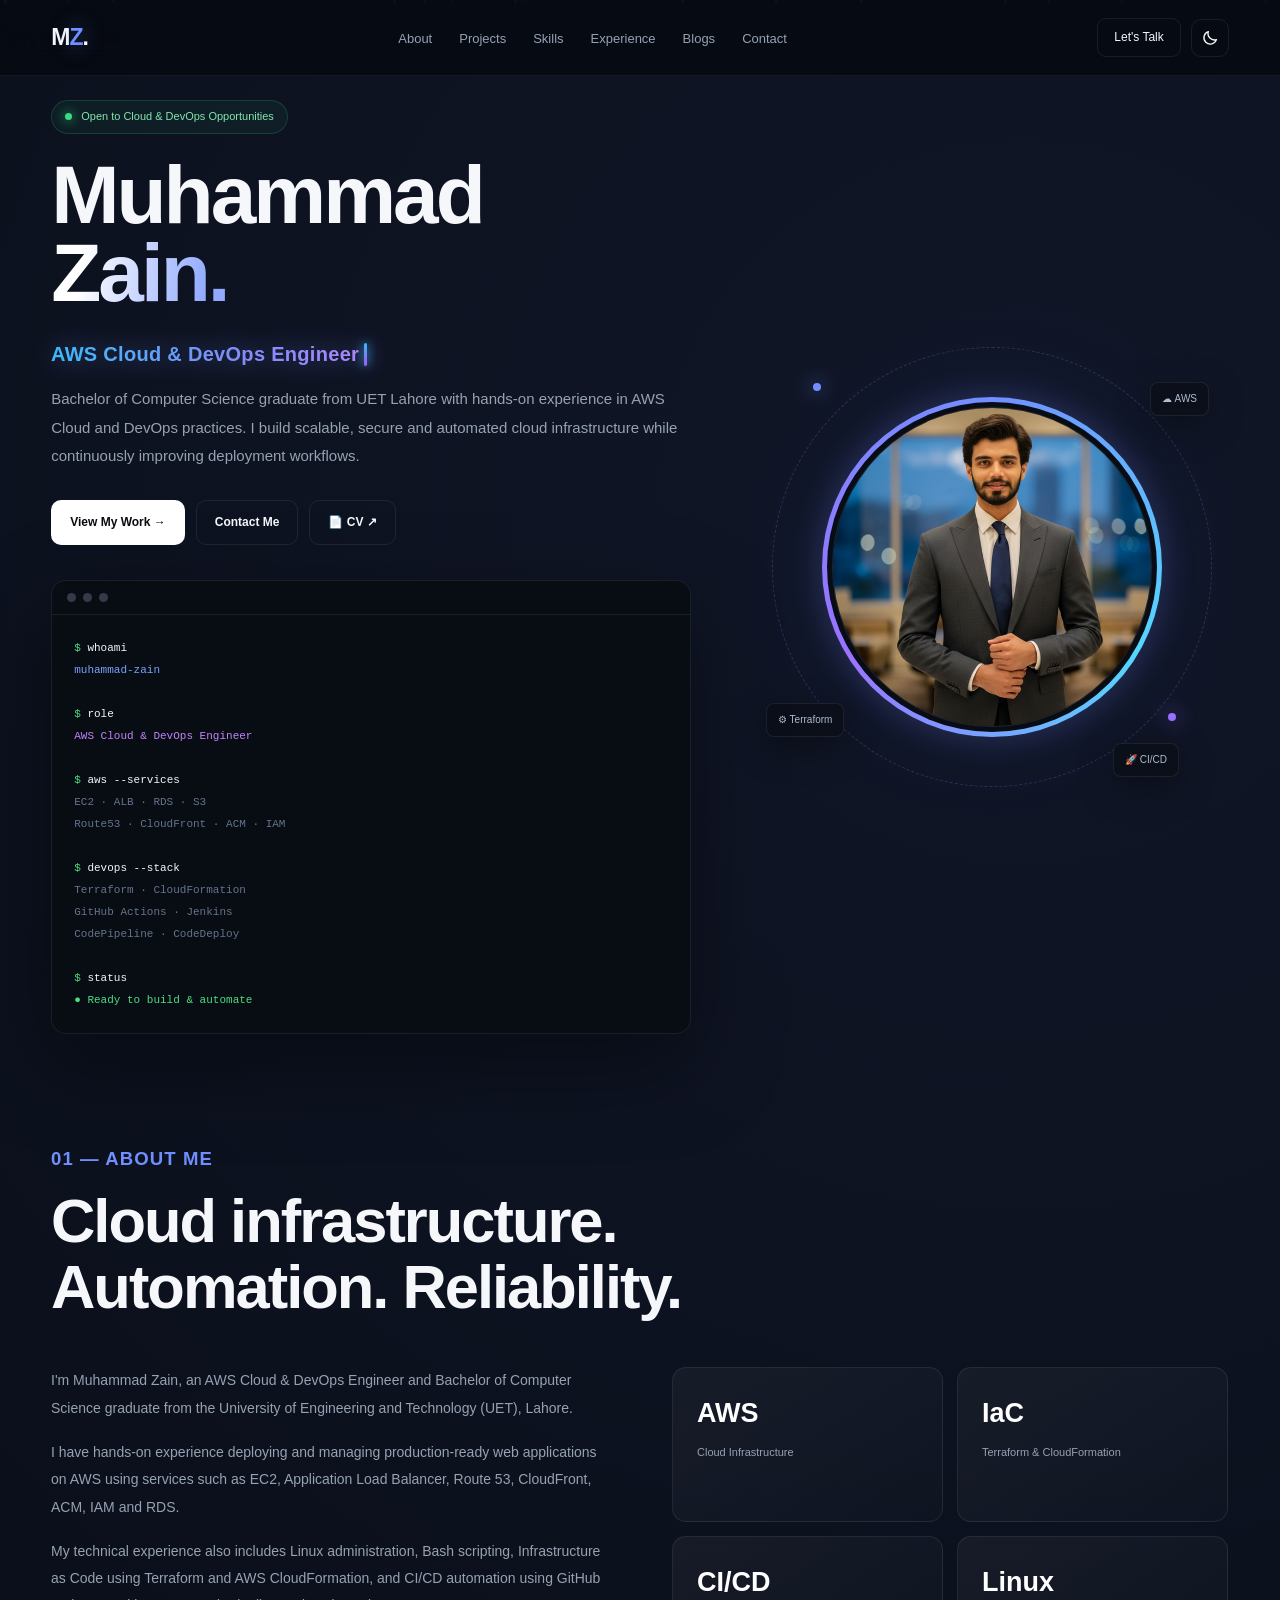
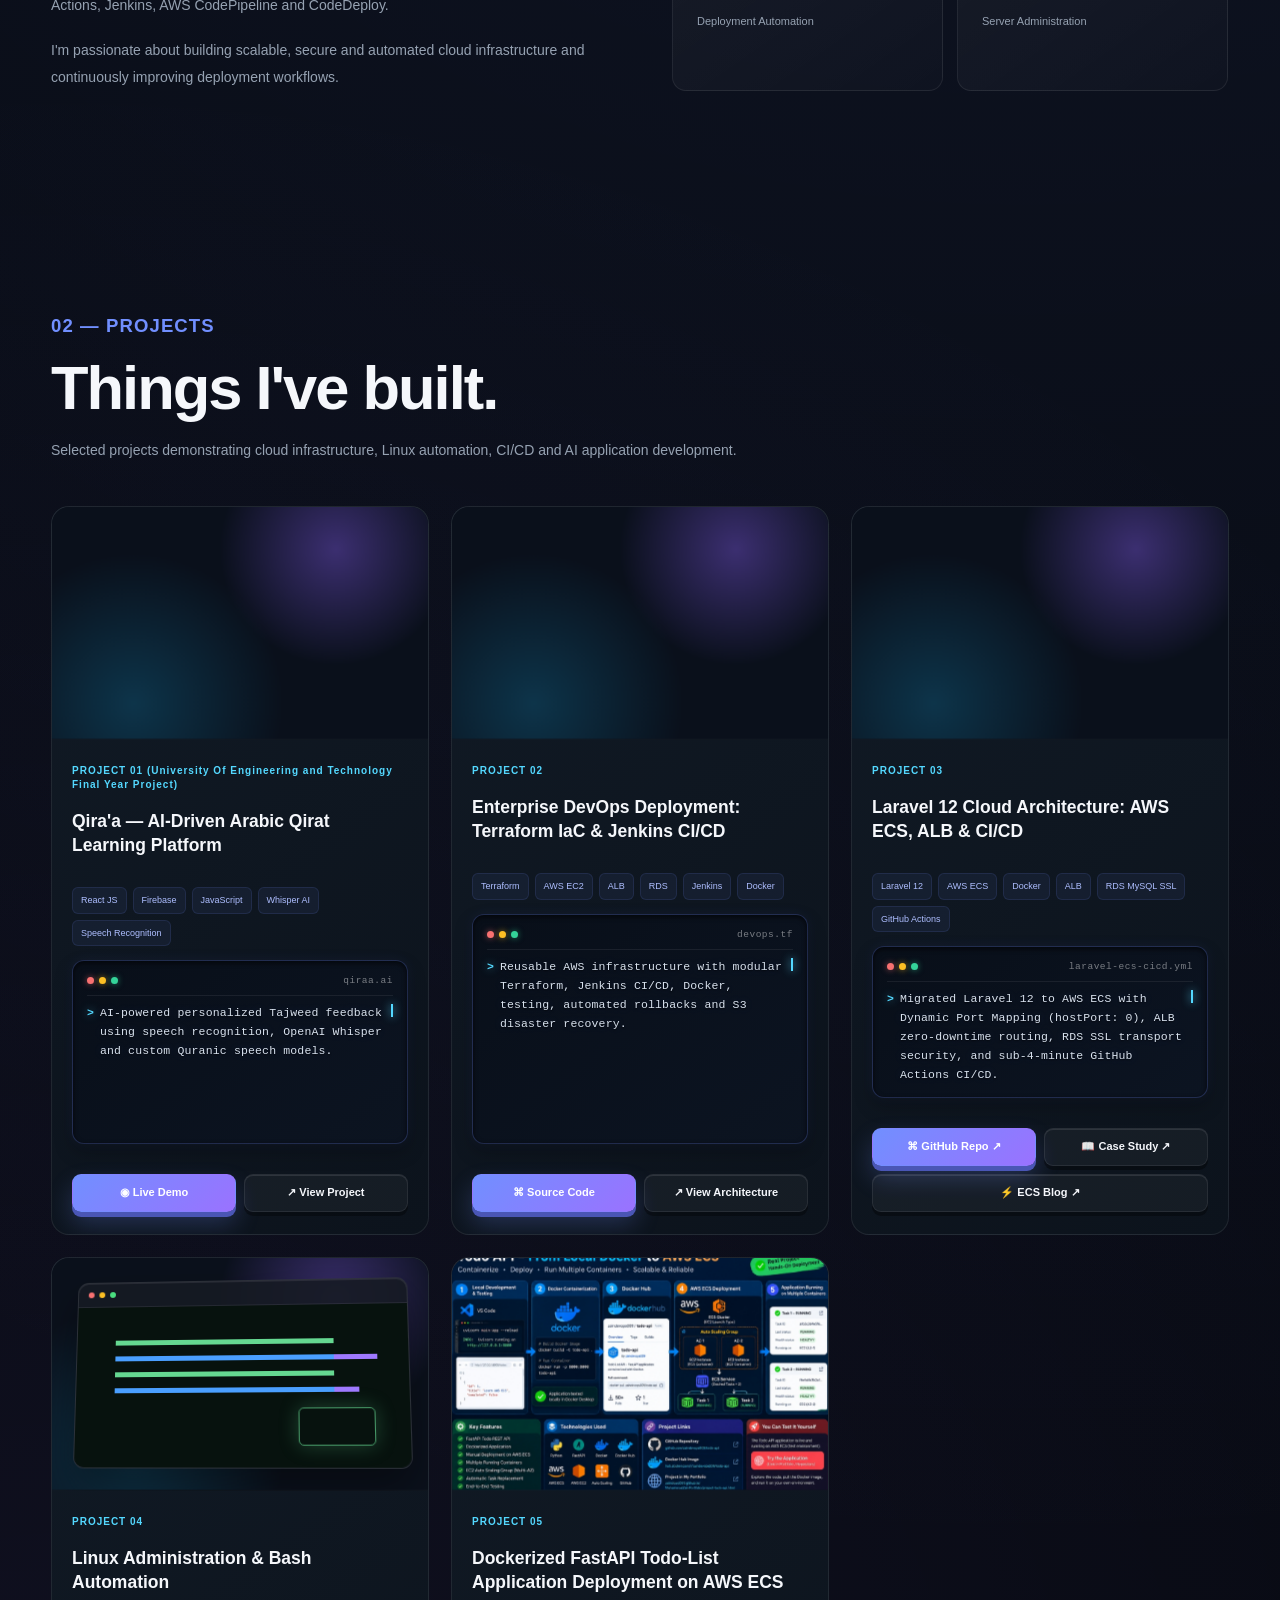
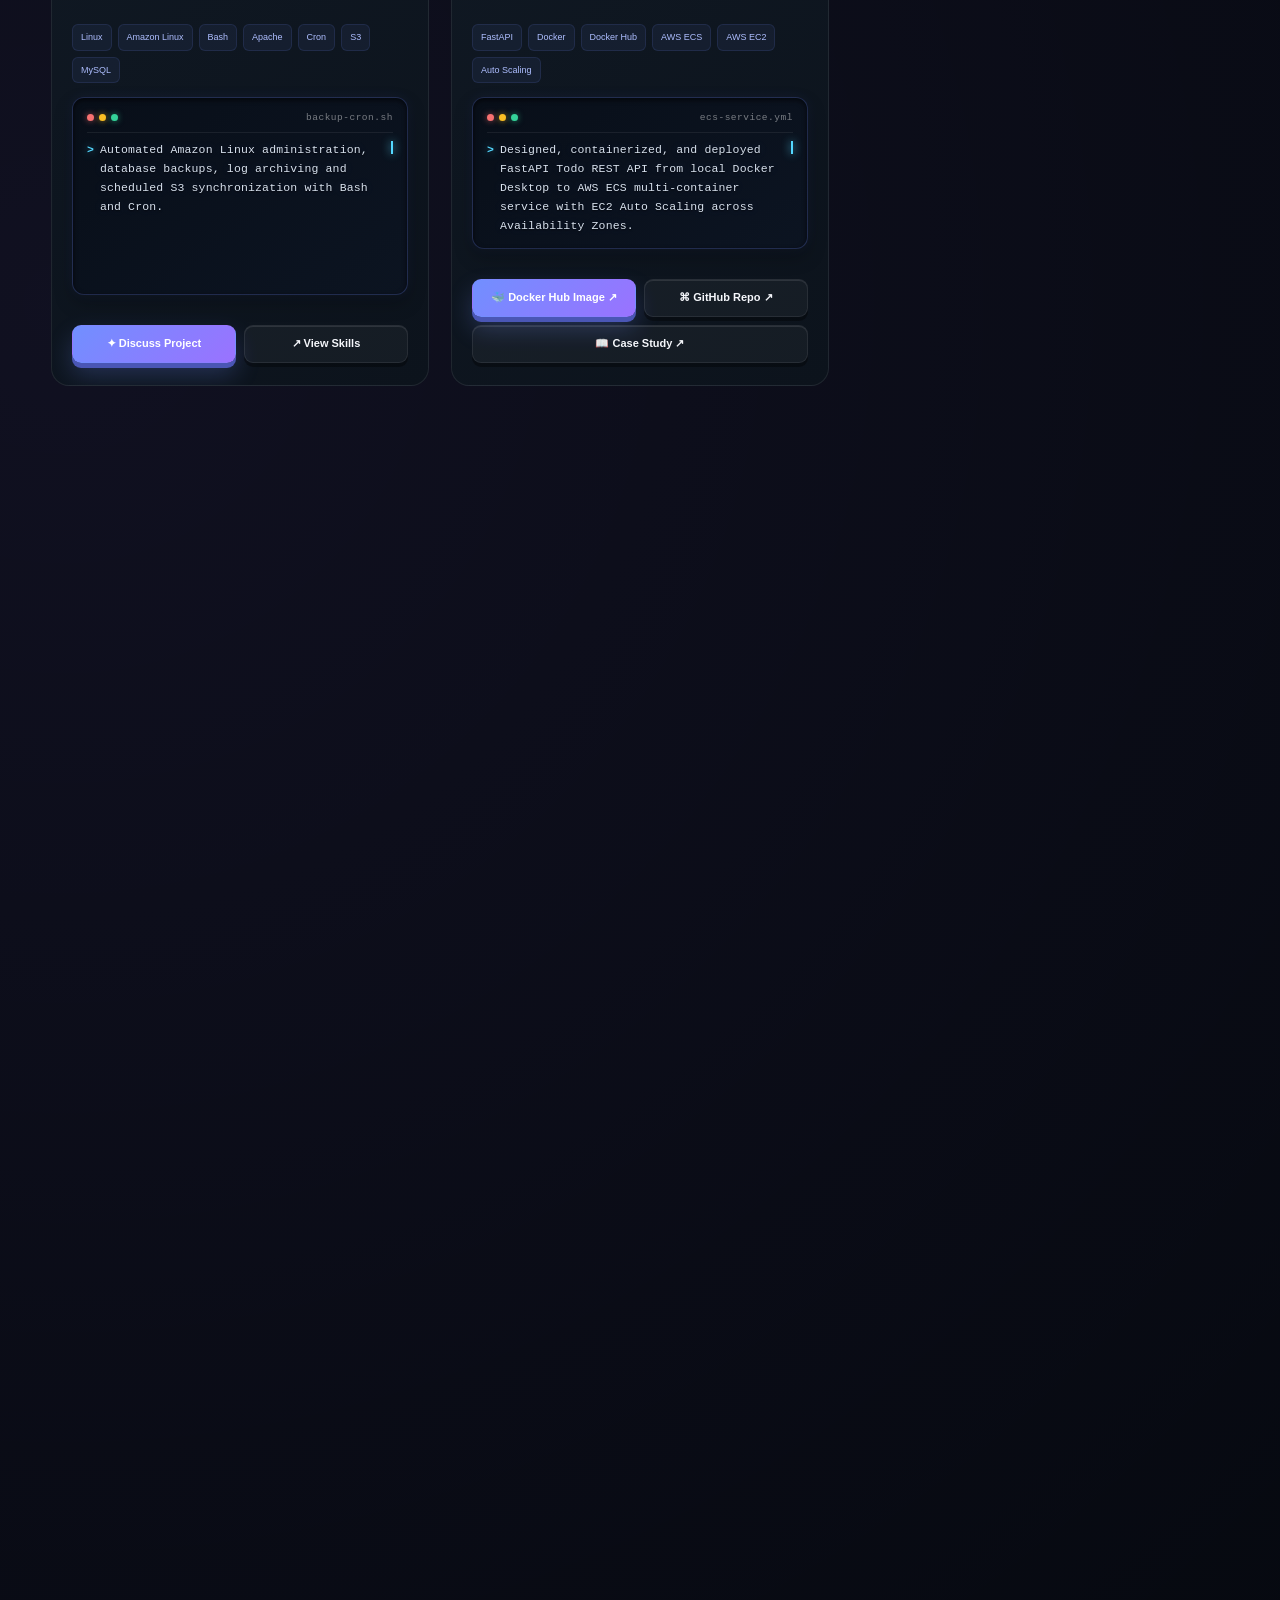
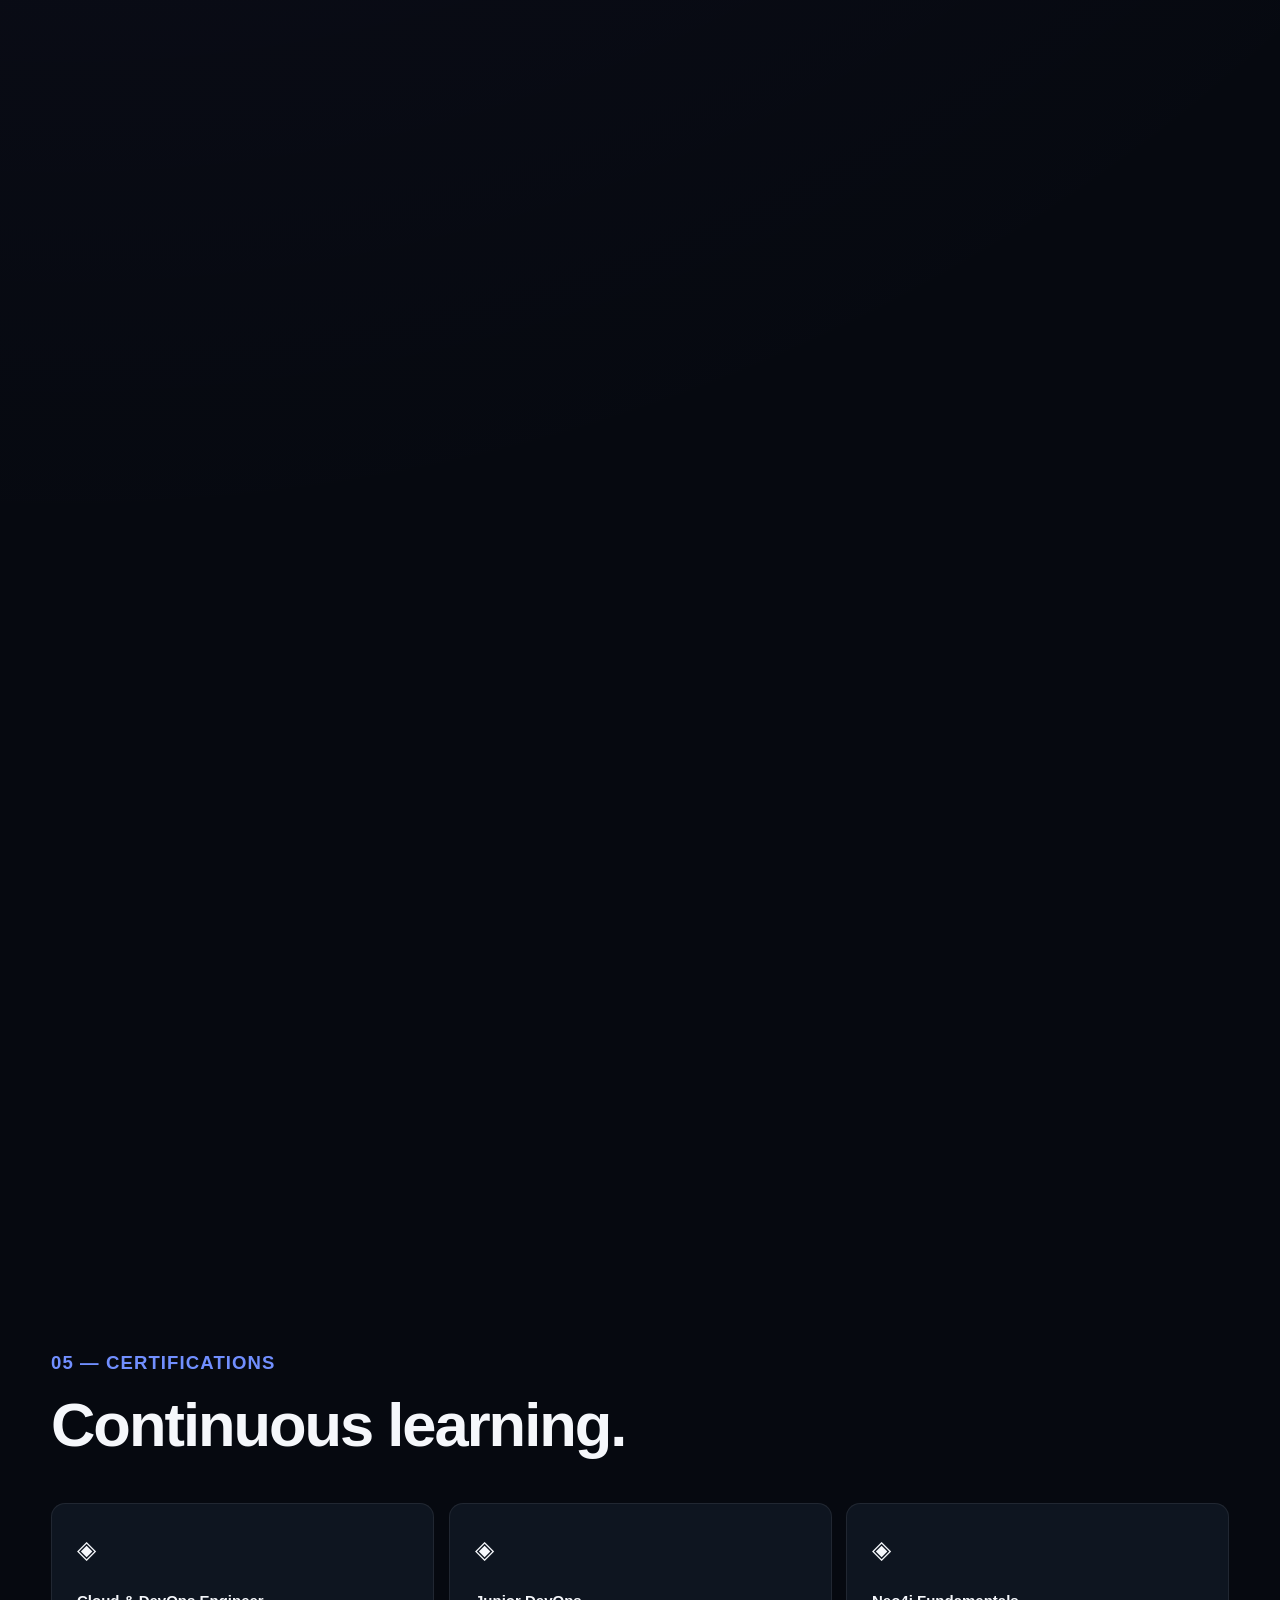
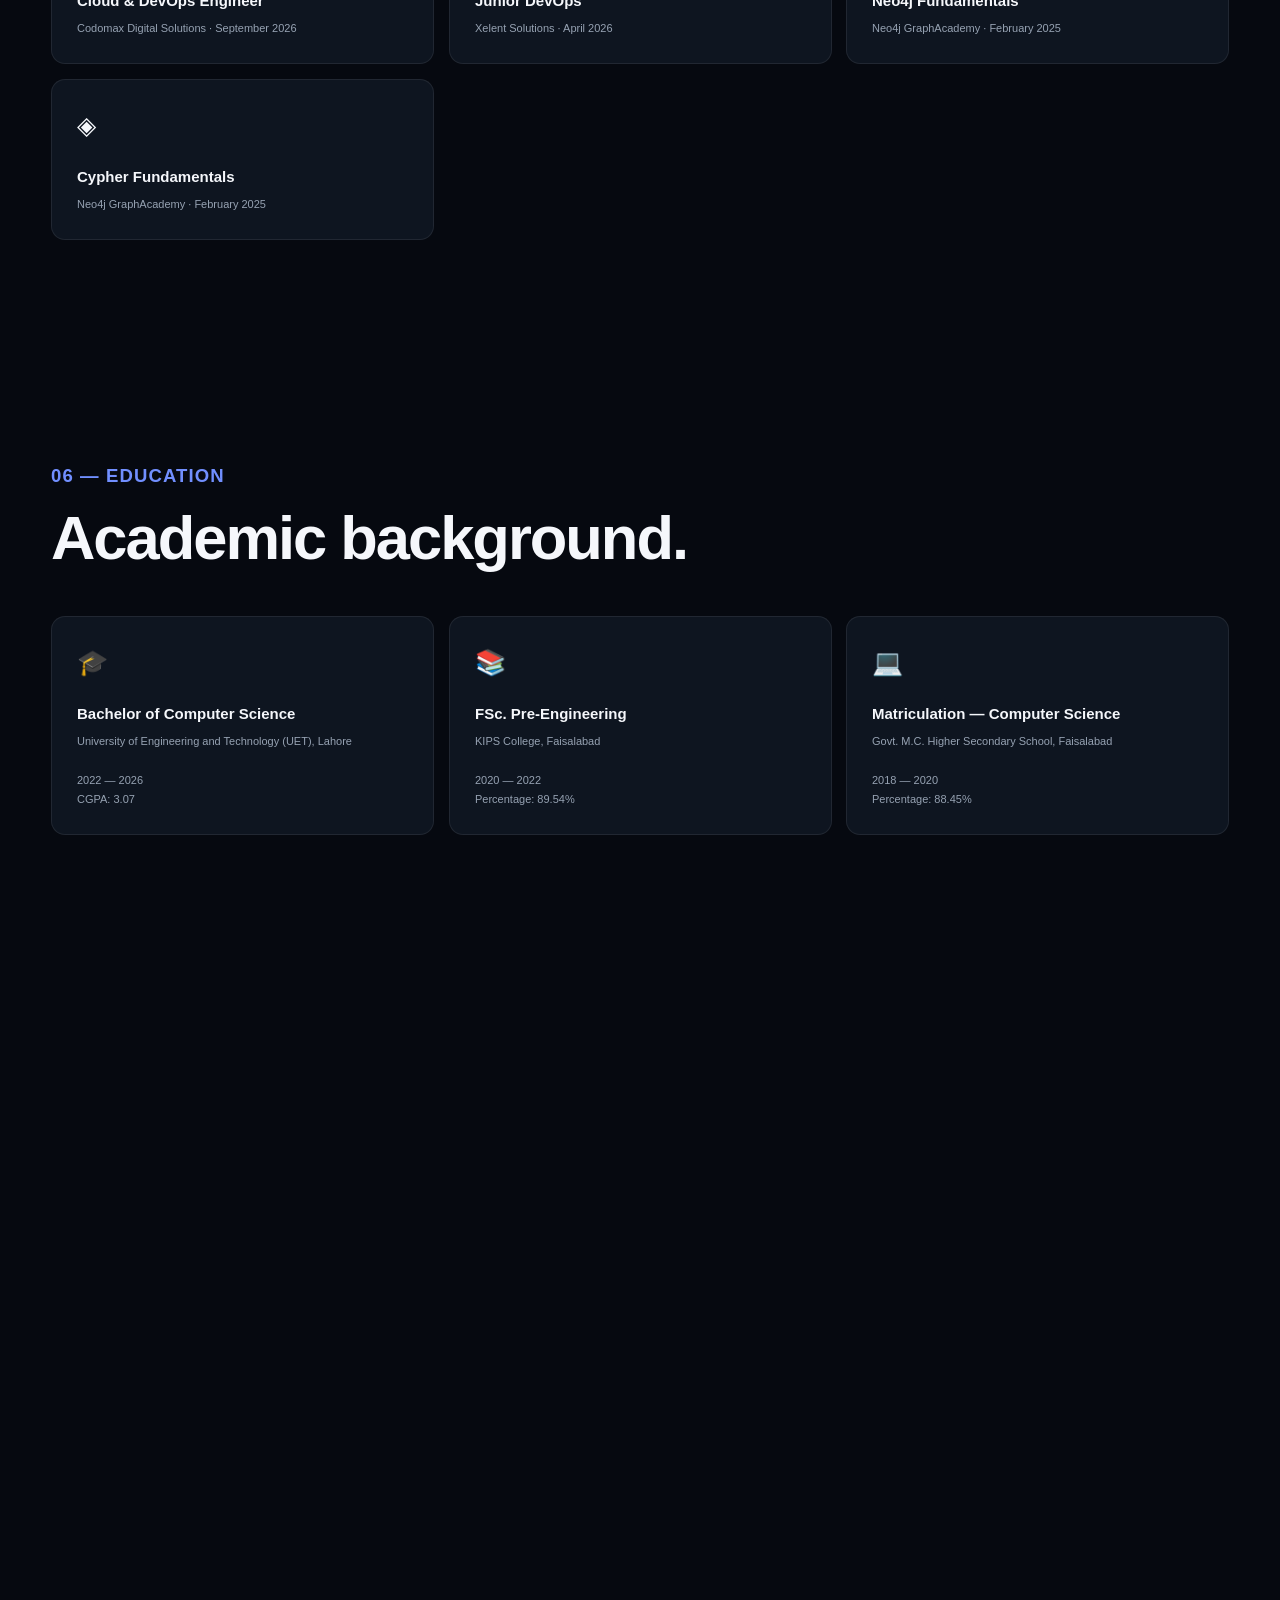
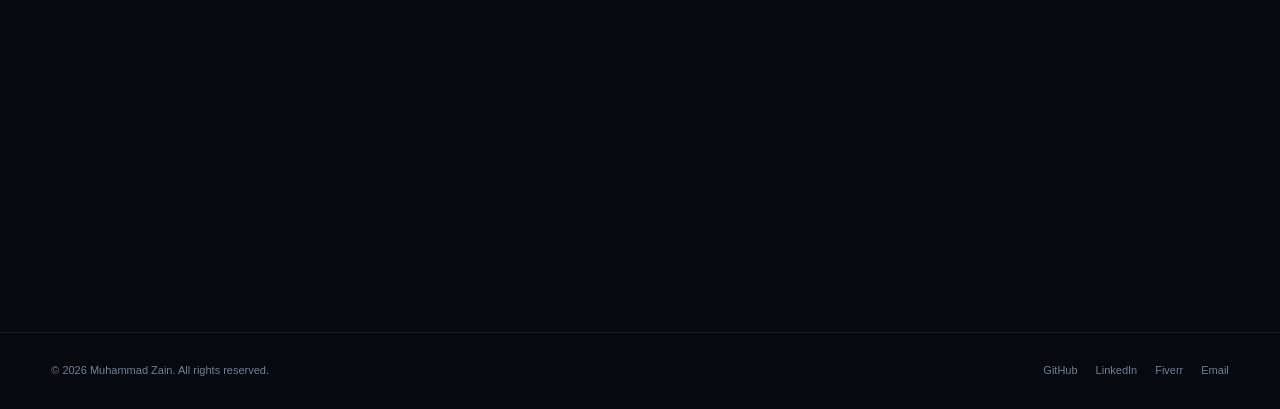
==== index.html @ e7972614 "Update CV URL" ====
<!DOCTYPE html>
<html lang="en">
<head>

<script type="application/ld+json">
{
  "@context": "https://schema.org",
  "@type": "Person",
  "name": "Muhammad Zain",
  "jobTitle": "DevOps Engineer",
  "url": "https://zaincloud009.github.io/MuhammadZainPortfolio/",
  "image": "https://zaincloud009.github.io/MuhammadZainPortfolio/images/muhammadzain.png",
  "sameAs": [
    "https://www.linkedin.com/in/muhammadzaindevops",
    "https://github.com/ZainCloud009"
  ]
}
</script>



<meta charset="UTF-8">
<meta name="viewport" content="width=device-width, initial-scale=1.0">
<meta name="theme-color" content="#060910">

<title>Muhammad Zain | AWS Cloud & DevOps Engineer</title>

<meta name="description"
content="Muhammad Zain — AWS Cloud & DevOps Engineer specializing in AWS, Infrastructure as Code, CI/CD, Linux administration, cloud security and automation.">

<meta name="keywords" content="Muhammad Zain, Muhammad Zain Portfolio, Muhammad Zain DevOps, Muhammad Zain GitHub, Muhammad Zain LinkedIn, Cloud Engineer">

<link rel="canonical" href="https://zaincloud009.github.io/MuhammadZainPortfolio/">

<style>

/* =========================================================
   RESET
========================================================= */

*{
    margin:0;
    padding:0;
    box-sizing:border-box;
}

html{
    scroll-behavior:smooth;
}

:root{
    --bg:#060910;
    --bg2:#0a0f18;
    --card:#0e1520;
    --card2:#101925;

    --border:rgba(255,255,255,.08);

    --text:#f5f7fb;
    --muted:#96a2b2;

    --primary:#718fff;
    --primary2:#9a72ff;

    --cyan:#54d8ff;
    --green:#36dc83;

    --white:#fff;
    --nav-bg:rgba(6,9,16,.82);

    --cursor-x:50%;
    --cursor-y:50%;
}

html[data-theme="light"]{
    --bg:#f5f7ff;
    --bg2:#edf1fb;
    --card:#ffffff;
    --card2:#f7f9ff;
    --border:rgba(31,48,81,.13);
    --text:#172033;
    --muted:#5f6c80;
    --primary:#526ee8;
    --primary2:#815ae8;
    --cyan:#1589b8;
    --green:#18995c;
    --white:#fff;
    --nav-bg:rgba(245,247,255,.84);
}

body{
    font-family:
        Inter,
        -apple-system,
        BlinkMacSystemFont,
        "Segoe UI",
        Roboto,
        Arial,
        sans-serif;

    color:var(--text);

    background:
        radial-gradient(
            circle at 80% 5%,
            rgba(113,143,255,.10),
            transparent 28%
        ),
        radial-gradient(
            circle at 5% 35%,
            rgba(154,114,255,.07),
            transparent 28%
        ),
        var(--bg);

    line-height:1.6;

    overflow-x:hidden;
}

a{
    color:inherit;
    text-decoration:none;
}

button,
a{
    -webkit-tap-highlight-color:transparent;
}

.container{
    width:min(1240px,92%);
    margin:auto;
}

section{
    padding:110px 0;
}

#skills,
#experience,
#certifications,
#education,
#contact,
#blogs{
    content-visibility:auto;
    contain-intrinsic-size:0 500px;
}


/* =========================================================
   CURSOR GLOW (DESKTOP ONLY)
========================================================= */

.cursor-glow{
    position:fixed;
    width:420px;
    height:420px;
    left:0;
    top:0;
    pointer-events:none;
    z-index:0;
    background:
        radial-gradient(
            circle,
            rgba(113,143,255,.12),
            transparent 65%
        );
    transform:translate3d(-500px, -500px, 0);
    will-change:transform;
    backface-visibility:hidden;
}

.cursor-dot{
    position:fixed;
    width:6px;
    height:6px;
    left:0;
    top:0;
    border-radius:50%;
    pointer-events:none;
    z-index:9999;
    background:#fff;
    box-shadow:
        0 0 12px rgba(113,143,255,.9),
        0 0 24px rgba(113,143,255,.5);
    transform:translate3d(-500px, -500px, 0);
    will-change:transform;
    backface-visibility:hidden;
}


/* =========================================================
   BACKGROUND GRID & PARTICLES
========================================================= */

.background-grid{
    position:fixed;
    inset:0;
    pointer-events:none;
    z-index:-2;
    opacity:.20;
    background-image:
        linear-gradient(
            rgba(255,255,255,.035) 1px,
            transparent 1px
        ),
        linear-gradient(
            90deg,
            rgba(255,255,255,.035) 1px,
            transparent 1px
        );
    background-size:55px 55px;
    mask-image:
        linear-gradient(
            to bottom,
            black,
            transparent 85%
        );
}

.particles{
    position:fixed;
    inset:0;
    pointer-events:none;
    z-index:-1;
    overflow:hidden;
}

.particle{
    position:absolute;
    width:3px;
    height:3px;
    border-radius:50%;
    background:rgba(143,166,255,.65);
    box-shadow:0 0 10px rgba(113,143,255,.6);
    animation:particleFloat linear infinite;
    will-change:transform;
}

@keyframes particleFloat{
    from{
        transform:translateY(110vh) translateX(0);
        opacity:0;
    }
    10%{ opacity:1; }
    90%{ opacity:1; }
    to{
        transform:translateY(-10vh) translateX(80px);
        opacity:0;
    }
}


/* =========================================================
   NAVBAR
========================================================= */

nav{
    position:fixed;
    top:0;
    left:0;
    right:0;
    height:76px;
    z-index:1000;
    background:var(--nav-bg);
    backdrop-filter:blur(20px);
    border-bottom:1px solid rgba(255,255,255,.06);
}

.nav-inner{
    height:100%;
    display:flex;
    align-items:center;
    justify-content:space-between;
}

.logo{
    font-size:23px;
    font-weight:800;
    letter-spacing:-1px;
}

.logo span{
    color:var(--primary);
    text-shadow:0 0 20px rgba(113,143,255,.6);
}

.nav-links{
    display:flex;
    gap:27px;
    list-style:none;
}

.nav-links a{
    position:relative;
    color:var(--muted);
    font-size:13px;
    transition:.25s;
}

.nav-links a::after{
    content:"";
    position:absolute;
    left:0;
    bottom:-7px;
    width:0;
    height:1px;
    background:linear-gradient(90deg, var(--primary), var(--primary2));
    transition:.3s;
}

.nav-links a:hover{
    color:white;
}

.nav-links a:hover::after{
    width:100%;
}

.nav-contact{
    padding:9px 16px;
    border:1px solid var(--border);
    border-radius:9px;
    font-size:12px;
    transition:.3s;
}

.nav-contact:hover{
    border-color:var(--primary);
    background:rgba(113,143,255,.09);
    box-shadow:0 0 25px rgba(113,143,255,.12);
}

.nav-actions{
    display:flex;
    align-items:center;
    gap:10px;
}

.theme-toggle,
.menu-toggle{
    width:38px;
    height:38px;
    display:inline-grid;
    place-items:center;
    border:1px solid var(--border);
    border-radius:10px;
    color:var(--text);
    background:transparent;
    cursor:pointer;
    transition:background .25s, border-color .25s, transform .25s;
}

.theme-toggle:hover,
.menu-toggle:hover{
    background:rgba(113,143,255,.12);
    border-color:var(--primary);
    transform:translateY(-2px);
}

.theme-toggle svg{
    width:18px;
    height:18px;
    fill:none;
    stroke:currentColor;
    stroke-width:1.8;
    stroke-linecap:round;
    stroke-linejoin:round;
}

.theme-toggle .moon-icon{ display:block; }
.theme-toggle .sun-icon{ display:none; }
html[data-theme="light"] .theme-toggle .moon-icon{ display:none; }
html[data-theme="light"] .theme-toggle .sun-icon{ display:block; }

.menu-toggle{
    display:none;
    font-size:21px;
    font-weight:700;
    line-height:1;
    letter-spacing:1px;
}

html[data-theme="light"] body{
    background:
        radial-gradient(circle at 80% 5%, rgba(82,110,232,.12), transparent 28%),
        radial-gradient(circle at 5% 35%, rgba(129,90,232,.08), transparent 28%),
        var(--bg);
}

html[data-theme="light"] .profile-image-wrap,
html[data-theme="light"] .terminal{
    background:#e9eef9;
}

html[data-theme="light"] .tech-float{
    background:rgba(255,255,255,.88);
    color:#45536a;
    box-shadow:0 10px 35px rgba(48,66,105,.14);
}

html[data-theme="light"] .skill,
html[data-theme="light"] .project{
    background:linear-gradient(145deg, #fff, #f1f4fb);
}

html[data-theme="light"] .stat{
    background:linear-gradient(145deg, #fff, #f4f6fc);
}

html[data-theme="light"] .experience{
    background:rgba(255,255,255,.72);
}

html[data-theme="light"] .experience:hover,
html[data-theme="light"] .stat:hover,
html[data-theme="light"] .skill:hover,
html[data-theme="light"] .project:hover,
html[data-theme="light"] .service:hover{
    background:linear-gradient(145deg, #fff, #eaf0ff) !important;
    box-shadow:0 18px 45px rgba(84,116,216,.16) !important;
}

html[data-theme="light"] .hero-role-text{
    background:linear-gradient(120deg, #0284c7 0%, #4f46e5 25%, #7c3aed 50%, #059669 75%, #0284c7 100%);
    background-size:300% 100%;
    -webkit-background-clip:text;
    -webkit-text-fill-color:transparent;
    filter:drop-shadow(0 2px 4px rgba(79,70,229,.2));
}

html[data-theme="light"] .hero-cursor{
    background:linear-gradient(180deg, #0284c7, #7c3aed);
    box-shadow:0 0 8px rgba(2,132,199,.5);
}

html[data-theme="light"] .experience-company{
    color:#3e4b60;
}

html[data-theme="light"] .stat strong{ color:var(--text); }


/* =========================================================
   HERO
========================================================= */

.hero{
    min-height:100vh;
    display:flex;
    align-items:center;
    padding-top:100px;
    position:relative;
}

.hero-grid{
    display:grid;
    grid-template-columns:1.15fr .85fr;
    gap:65px;
    align-items:center;
}

.hero-left{
    position:relative;
    z-index:2;
}

.availability{
    display:inline-flex;
    align-items:center;
    gap:9px;
    padding:7px 13px;
    border-radius:50px;
    color:#82e8af;
    background:rgba(54,220,131,.06);
    border:1px solid rgba(54,220,131,.18);
    font-size:11px;
    margin-bottom:22px;
    animation:badgePulse 3s ease-in-out infinite;
}

.status-dot{
    width:7px;
    height:7px;
    border-radius:50%;
    background:var(--green);
    box-shadow:0 0 12px var(--green);
}

@keyframes badgePulse{
    0%,100%{ box-shadow:0 0 0 rgba(54,220,131,0); }
    50%{ box-shadow:0 0 22px rgba(54,220,131,.20); }
}

.hero h1{
    font-size:clamp(40px,6.5vw,82px);
    line-height:.96;
    letter-spacing:-3px;
    margin-bottom:24px;
    animation:heroTitle .9s ease both;
}

@keyframes heroTitle{
    from{
        opacity:0;
        transform:translateY(30px);
        filter:blur(8px);
    }
    to{
        opacity:1;
        transform:translateY(0);
        filter:blur(0);
    }
}

.gradient{
    background:linear-gradient(100deg, #fff 10%, #91aaff 45%, #b18cff 90%);
    -webkit-background-clip:text;
    -webkit-text-fill-color:transparent;
    background-size:200% auto;
    animation:gradientMove 5s linear infinite;
}

@keyframes gradientMove{
    to{ background-position:200% center; }
}

@keyframes heroGradientShift{
    0%{ background-position:0% 50%; }
    50%{ background-position:100% 50%; }
    100%{ background-position:0% 50%; }
}

@keyframes heroRolePulse{
    0%, 100%{ transform:translate3d(0, 0, 0); }
    50%{ transform:translate3d(0, -3px, 0); }
}

@keyframes heroCursorBlink{
    0%, 45%{ opacity:1; }
    50%, 95%{ opacity:0; }
    100%{ opacity:1; }
}

.hero-role{
    display:inline-flex;
    align-items:center;
    flex-wrap:wrap;
    font-size:20px;
    font-weight:750;
    letter-spacing:.3px;
    margin-bottom:14px;
    min-height:34px;
    animation:fadeUp .9s .15s both, heroRolePulse 4s ease-in-out infinite 1.2s;
}

.hero-role-text{
    background:linear-gradient(120deg, #38bdf8 0%, #818cf8 25%, #c084fc 50%, #34d399 75%, #38bdf8 100%);
    background-size:250% 100%;
    -webkit-background-clip:text;
    -webkit-text-fill-color:transparent;
    animation:heroGradientShift 6s ease infinite;
    filter:drop-shadow(0 0 12px rgba(113,143,255,.45));
    display:inline-block;
    will-change:transform;
}

.hero-cursor{
    display:inline-block;
    width:3px;
    height:1.15em;
    vertical-align:-0.15em;
    margin-left:5px;
    background:linear-gradient(180deg, #38bdf8, #a855f7);
    border-radius:2px;
    box-shadow:0 0 10px #38bdf8, 0 0 20px #818cf8;
    animation:heroCursorBlink .8s ease-in-out infinite;
}

.hero-description{
    max-width:680px;
    color:var(--muted);
    font-size:15px;
    line-height:1.9;
    animation:fadeUp .9s .25s both;
}

@keyframes fadeUp{
    from{
        opacity:0;
        transform:translateY(18px);
    }
    to{
        opacity:1;
        transform:translateY(0);
    }
}

.hero-buttons{
    display:flex;
    gap:11px;
    margin-top:29px;
    flex-wrap:wrap;
    animation:fadeUp .9s .35s both;
}

.btn{
    display:inline-flex;
    align-items:center;
    justify-content:center;
    gap:8px;
    padding:12px 18px;
    border-radius:10px;
    font-size:12px;
    font-weight:650;
    border:1px solid var(--border);
    transition:transform .25s, box-shadow .25s, border-color .25s, background .25s;
    cursor:pointer;
}

.btn:hover{
    transform:translateY(-3px);
}

.btn:active{
    transform:scale(0.96);
}

.btn-primary{
    background:white;
    color:#080b10;
}

.btn-primary:hover{
    box-shadow:0 15px 40px rgba(255,255,255,.18);
}

.btn-secondary:hover{
    border-color:rgba(113,143,255,.65);
    background:rgba(113,143,255,.12);
    box-shadow:0 10px 35px rgba(113,143,255,.12);
}


/* =========================================================
   PROFILE PICTURE
========================================================= */

.profile-area{
    position:relative;
    display:flex;
    align-items:center;
    justify-content:center;
    min-height:450px;
    transform:translateY(-35px);
    animation:profileEntrance 1s .2s both;
}

@keyframes profileEntrance{
    from{
        opacity:0;
        transform:translateX(40px) scale(.92);
    }
    to{
        opacity:1;
        transform:translateX(0) scale(1);
    }
}

.profile-orbit{
    position:absolute;
    width:440px;
    height:440px;
    border-radius:50%;
    border:1px dashed rgba(113,143,255,.25);
    animation:orbitRotate 18s linear infinite;
}

.profile-orbit::before,
.profile-orbit::after{
    content:"";
    position:absolute;
    width:8px;
    height:8px;
    border-radius:50%;
    background:var(--primary);
    box-shadow:0 0 20px var(--primary);
}

.profile-orbit::before{
    top:35px;
    left:40px;
}

.profile-orbit::after{
    right:35px;
    bottom:65px;
    background:var(--primary2);
    box-shadow:0 0 20px var(--primary2);
}

@keyframes orbitRotate{
    to{ transform:rotate(360deg); }
}

.profile-glow{
    position:absolute;
    width:390px;
    height:390px;
    border-radius:50%;
    background:radial-gradient(circle, rgba(113,143,255,.23), rgba(154,114,255,.10) 45%, transparent 70%);
    filter:blur(12px);
    animation:profileGlow 4s ease-in-out infinite;
}

@keyframes profileGlow{
    0%,100%{ transform:scale(.96); opacity:.7; }
    50%{ transform:scale(1.06); opacity:1; }
}

.profile-ring{
    position:relative;
    width:340px;
    height:340px;
    border-radius:50%;
    padding:5px;
    background:conic-gradient(from 0deg, var(--primary), var(--cyan), var(--primary2), var(--primary));
    animation:ringRotate 8s linear infinite;
    box-shadow:0 0 35px rgba(113,143,255,.18), 0 0 100px rgba(113,143,255,.08);
}

@keyframes ringRotate{
    to{ transform:rotate(360deg); }
}

.profile-image-wrap{
    width:100%;
    height:100%;
    padding:5px;
    border-radius:50%;
    background:#080d15;
    animation:ringRotateReverse 8s linear infinite;
}

@keyframes ringRotateReverse{
    to{ transform:rotate(-360deg); }
}

.profile-image{
    width:100%;
    height:100%;
    display:block;
    object-fit:cover;
    object-position:center;
    border-radius:50%;
    filter:saturate(.95) contrast(1.04);
    border:1px solid rgba(255,255,255,.1);
}


/* =========================================================
   DEVOPS FLOATING LABELS
========================================================= */

.tech-float{
    position:absolute;
    padding:8px 11px;
    border:1px solid rgba(255,255,255,.08);
    border-radius:8px;
    background:rgba(10,15,24,.85);
    backdrop-filter:blur(10px);
    color:#aebbd0;
    font-size:10px;
    box-shadow:0 10px 35px rgba(0,0,0,.35);
    animation:techFloat 4s ease-in-out infinite;
}

.tech-aws{
    top:40px;
    right:20px;
}

.tech-terraform{
    bottom:55px;
    left:10px;
    animation-delay:1s;
}

.tech-cicd{
    bottom:15px;
    right:50px;
    animation-delay:2s;
}

@keyframes techFloat{
    0%,100%{ transform:translateY(0); }
    50%{ transform:translateY(-10px); }
}


/* =========================================================
   TERMINAL
========================================================= */

.terminal{
    margin-top:35px;
    background:#080c13;
    border:1px solid var(--border);
    border-radius:15px;
    overflow:hidden;
    box-shadow:0 30px 90px rgba(0,0,0,.4);
}

.terminal-top{
    padding:12px 15px;
    display:flex;
    gap:7px;
    border-bottom:1px solid var(--border);
}

.terminal-top i{
    width:9px;
    height:9px;
    border-radius:50%;
    background:#333b49;
}

.terminal-body{
    padding:22px;
    font-family:"SFMono-Regular", Consolas, monospace;
    font-size:11px;
    line-height:2;
}

.green{ color:#4ade80; }
.blue{ color:#7aa2ff; }
.purple{ color:#c084fc; }
.gray{ color:#64748b; }


/* =========================================================
   GENERAL SECTIONS
========================================================= */

.section-label{
    color:var(--primary);
    font-size:clamp(15px,1.45vw,20px);
    font-weight:800;
    text-transform:uppercase;
    letter-spacing:1.1px;
    margin-bottom:14px;
}

.section-title{
    font-size:clamp(38px,4.8vw,64px);
    line-height:1.08;
    letter-spacing:-2px;
    margin-bottom:18px;
}

/* Larger, individually animated headings for sections 01–06. */
.reveal .section-label,
.reveal .section-title{
    opacity:0;
}

.reveal.active .section-label{
    animation:sectionLabelIn .65s .12s cubic-bezier(.16,1,.3,1) forwards;
}

.reveal.active .section-title{
    animation:sectionTitleIn .8s .2s cubic-bezier(.16,1,.3,1) forwards;
}

@keyframes sectionLabelIn{
    from{ opacity:0; transform:translateX(-24px); letter-spacing:5px; }
    to{ opacity:1; transform:translateX(0); letter-spacing:1.1px; }
}

@keyframes sectionTitleIn{
    from{ opacity:0; transform:translateY(28px) scale(.96); filter:blur(7px); }
    to{ opacity:1; transform:translateY(0) scale(1); filter:blur(0); }
}

.section-description{
    max-width:700px;
    color:var(--muted);
    font-size:14px;
}


/* =========================================================
   ABOUT
========================================================= */

.about-grid{
    display:grid;
    grid-template-columns:1fr 1fr;
    gap:65px;
    margin-top:47px;
}

.about-text{
    color:var(--muted);
    font-size:14px;
    line-height:1.95;
}

.about-text p + p{
    margin-top:17px;
}

.stats{
    display:grid;
    grid-template-columns:1fr 1fr;
    gap:14px;
}


/* =========================================================
   UNIVERSAL INTERACTIVE BLOCK / CARD STYLING
========================================================= */

.stat,
.skill,
.project,
.service,
.experience{
    position:relative;
    overflow:hidden;
    cursor:pointer;
    transition:transform .32s cubic-bezier(0.16, 1, 0.3, 1),
               border-color .32s ease,
               box-shadow .32s ease,
               background .32s ease;
    will-change:transform;
}

/* Subtle open arrow icon indicating clickability */
.stat::after,
.skill::after,
.project::after,
.service::after{
    content:"↗";
    position:absolute;
    top:16px;
    right:16px;
    font-size:14px;
    font-weight:700;
    color:var(--cyan);
    opacity:0;
    transform:translate(-6px, 6px);
    transition:opacity .3s ease, transform .3s ease;
    pointer-events:none;
}

.stat:hover::after,
.skill:hover::after,
.project:hover::after,
.service:hover::after{
    opacity:1;
    transform:translate(0, 0);
}

/* Hover effects */
.stat:hover,
.skill:hover,
.project:hover,
.service:hover{
    transform:translateY(-8px) scale(1.02);
    border-color:rgba(84,216,255,.55) !important;
    background:linear-gradient(145deg, #131d2e, #0e1622) !important;
    box-shadow:0 18px 45px rgba(84,216,255,.14),
               0 0 30px rgba(113,143,255,.18) !important;
}

/* Active click press feeling */
.stat:active,
.skill:active,
.project:active,
.service:active,
.experience:active{
    transform:scale(0.98);
}

/* Specific card baseline paddings & borders */
.stat{
    padding:24px;
    background:linear-gradient(145deg, rgba(255,255,255,.045), rgba(255,255,255,.015));
    border:1px solid var(--border);
    border-radius:14px;
}

.stat strong{
    display:block;
    font-size:27px;
    margin-bottom:3px;
    color:#fff;
}

.stat span{
    color:var(--muted);
    font-size:11px;
}

.skills-grid{
    margin-top:45px;
    display:grid;
    grid-template-columns:repeat(4,1fr);
    gap:14px;
}

.skill{
    padding:21px;
    background:linear-gradient(145deg, #101823, #0c131c);
    border:1px solid var(--border);
    border-radius:13px;
}

.skill-icon{
    font-size:25px;
    margin-bottom:11px;
    display:inline-block;
    transition:.35s;
}

.skill:hover .skill-icon{
    transform:translateY(-3px) scale(1.15) rotate(4deg);
}

.skill h3{
    font-size:14px;
    margin-bottom:5px;
}

.skill p{
    color:var(--muted);
    font-size:10.5px;
    line-height:1.65;
}

.projects{
    margin-top:45px;
    display:grid;
    grid-template-columns:repeat(3,1fr);
    gap:22px;
}

.project{
    display:flex;
    flex-direction:column;
    padding:0 0 22px;
    background:linear-gradient(145deg, #111a25, #0c131c);
    border:1px solid var(--border);
    border-radius:18px;
    transform-style:preserve-3d;
    perspective:1200px;
    min-height:100%;
    cursor:pointer;
    transition:transform .4s cubic-bezier(.16,1,.3,1), background .4s, border-color .4s, box-shadow .4s;
}

.project::after{
    display:none;
}

.project:hover{
    transform:perspective(1200px) rotateX(3deg) rotateY(-2deg) translateY(-10px) !important;
    background:linear-gradient(145deg, #16233a, #0d1625) !important;
    border-color:rgba(113,143,255,.45);
    box-shadow:0 24px 45px rgba(0,0,0,.35), 0 0 28px rgba(113,143,255,.14);
}

.project-content{
    display:flex;
    flex-direction:column;
    flex:1;
    padding:22px 20px 0;
}

.project-visual{
    position:relative;
    height:auto;
    aspect-ratio:16 / 10;
    overflow:hidden;
    isolation:isolate;
    border-radius:17px 17px 0 0;
    border-bottom:1px solid var(--border);
    background:#0a101b;
    transform:translateZ(18px);
}

.project-image{
    position:absolute;
    inset:0;
    z-index:1;
    width:100%;
    height:100%;
    display:block;
    object-fit:cover;
    object-position:center;
    transition:transform .6s cubic-bezier(.16,1,.3,1), filter .4s ease;
}

.project:hover .project-image{
    transform:scale(1.055);
    filter:saturate(1.08) contrast(1.03);
}

.project-visual::before{
    content:"";
    position:absolute;
    inset:0;
    z-index:-1;
    background:radial-gradient(circle at 75% 20%, rgba(129,90,232,.42), transparent 34%), radial-gradient(circle at 22% 85%, rgba(21,137,184,.3), transparent 42%);
}

.mockup-window{
    position:absolute;
    inset:25px 23px 22px;
    overflow:hidden;
    border:1px solid rgba(255,255,255,.15);
    border-radius:11px;
    background:rgba(6,11,20,.9);
    box-shadow:0 18px 38px rgba(0,0,0,.38), inset 0 1px rgba(255,255,255,.08);
    transform:perspective(650px) rotateX(7deg) rotateY(-4deg);
    transition:transform .45s cubic-bezier(.16,1,.3,1), box-shadow .45s;
}

.project:hover .mockup-window{
    transform:perspective(650px) rotateX(1deg) rotateY(0) translateY(-5px);
    box-shadow:0 25px 42px rgba(0,0,0,.45), 0 0 28px rgba(113,143,255,.26);
}

.mockup-bar{
    display:flex;
    align-items:center;
    gap:5px;
    height:25px;
    padding:0 10px;
    background:rgba(255,255,255,.055);
    border-bottom:1px solid rgba(255,255,255,.07);
}

.mockup-bar i{
    width:6px;
    height:6px;
    border-radius:50%;
    background:#f87171;
}

.mockup-bar i:nth-child(2){ background:#fbbf24; }
.mockup-bar i:nth-child(3){ background:#4ade80; }

.mockup-screen{
    position:relative;
    height:calc(100% - 25px);
    overflow:hidden;
}

.mockup-screen::before,
.mockup-screen::after{
    content:"";
    position:absolute;
}

.visual-qiraa .mockup-screen{
    background:linear-gradient(145deg, #141136, #071b29);
}

.visual-qiraa .mockup-screen::before{
    width:68%;
    height:58%;
    left:16%;
    top:20%;
    border-radius:12px;
    border:1px solid rgba(174,137,255,.6);
    background:repeating-linear-gradient(90deg, transparent 0 11px, rgba(91,219,255,.18) 12px 14px), linear-gradient(180deg, rgba(113,143,255,.25), rgba(129,90,232,.08));
    box-shadow:0 0 32px rgba(137,97,255,.34);
}

.visual-qiraa .mockup-screen::after{
    left:28%;
    bottom:21%;
    width:45%;
    height:2px;
    background:#74e0ff;
    box-shadow:-12px -13px 0 #a182ff, 12px 10px 0 #74e0ff, 25px -8px 0 #a182ff, -27px 8px 0 #74e0ff;
}

.visual-devops .mockup-screen{
    background:linear-gradient(135deg, #081b27, #12263d);
}

.visual-devops .mockup-screen::before{
    inset:17% 13%;
    border-radius:10px;
    background:linear-gradient(90deg, rgba(71,214,255,.8) 0 19%, transparent 19% 24%, rgba(129,90,232,.84) 24% 46%, transparent 46% 51%, rgba(59,220,139,.82) 51% 75%, transparent 75% 80%, rgba(71,214,255,.65) 80% 100%);
    opacity:.8;
    filter:drop-shadow(0 0 14px rgba(84,216,255,.3));
}

.visual-devops .mockup-screen::after{
    width:68%;
    height:1px;
    left:16%;
    top:50%;
    background:rgba(218,239,255,.7);
    box-shadow:0 -18px 0 rgba(218,239,255,.25), 0 18px 0 rgba(218,239,255,.25);
}

.visual-laravel .mockup-screen{
    background:linear-gradient(135deg, #17213b, #0b2c30);
}

.visual-laravel .mockup-screen::before{
    left:12%;
    top:15%;
    width:35%;
    height:71%;
    border-radius:7px;
    background:linear-gradient(#fb7185 0 18%, rgba(255,255,255,.16) 18% 27%, transparent 27% 40%, rgba(255,255,255,.1) 40% 47%, transparent 47% 62%, rgba(255,255,255,.1) 62% 69%, transparent 69%);
}

.visual-laravel .mockup-screen::after{
    right:12%;
    top:22%;
    width:39%;
    height:56%;
    border-radius:9px;
    background:linear-gradient(145deg, rgba(74,222,128,.8), rgba(21,137,184,.78));
    box-shadow:0 0 0 8px rgba(255,255,255,.07), 0 0 26px rgba(74,222,128,.28);
}

.visual-linux .mockup-screen{
    padding:15px;
    background:#07120e;
}

.visual-linux .mockup-screen::before{
    top:21%;
    left:12%;
    width:66%;
    height:5px;
    background:#65d891;
    box-shadow:0 16px 0 #4a9fff, 0 32px 0 #65d891, 0 48px 0 #4a9fff, 42px 16px 0 #9f79ff, 24px 48px 0 #9f79ff;
}

.visual-linux .mockup-screen::after{
    right:10%;
    bottom:13%;
    width:22%;
    height:22%;
    border:1px solid rgba(101,216,145,.68);
    border-radius:5px;
    box-shadow:0 0 19px rgba(101,216,145,.26);
}

/* VISUAL TODO / DOCKER MOCKUP */
.visual-todo .mockup-screen{
    padding:11px 13px;
    background:linear-gradient(135deg, #07101e, #0b1c30);
    display:flex;
    flex-direction:column;
    justify-content:center;
}

.mockup-bar-title{
    margin-left:auto;
    font-size:8.5px;
    color:rgba(255,255,255,.45);
    font-family:ui-monospace, SFMono-Regular, Menlo, Monaco, Consolas, monospace;
}

.todo-mockup-body{
    display:flex;
    flex-direction:column;
    gap:7px;
    font-family:ui-monospace, SFMono-Regular, Menlo, Monaco, Consolas, monospace;
}

.todo-badge-row{
    display:flex;
    align-items:center;
    gap:6px;
}

.todo-pill{
    font-size:8.5px;
    font-weight:700;
    padding:2px 7px;
    border-radius:4px;
    letter-spacing:.3px;
}

.pill-docker{
    background:rgba(13,110,253,.2);
    color:#58a6ff;
    border:1px solid rgba(88,166,255,.35);
}

.pill-green{
    background:rgba(46,160,67,.2);
    color:#3fb950;
    border:1px solid rgba(63,185,80,.35);
}

.todo-code-preview{
    background:rgba(0,0,0,.5);
    border:1px solid rgba(255,255,255,.08);
    border-radius:6px;
    padding:6px 8px;
    font-size:8.5px;
    line-height:1.45;
    color:#c9d1d9;
    overflow:hidden;
}

.todo-code-preview .t-kw{ color:#ff7b72; font-weight:700; }
.todo-code-preview .t-str{ color:#a5d6ff; }

.todo-pipeline-bar{
    display:flex;
    align-items:center;
    gap:4px;
    font-size:8px;
    margin-top:2px;
}

.pipe-step{
    padding:2px 5px;
    border-radius:3px;
    background:rgba(255,255,255,.06);
    color:#8b949e;
}

.pipe-step.done{
    background:rgba(56,139,253,.15);
    color:#79c0ff;
    border:1px solid rgba(56,139,253,.3);
}

.pipe-arrow{
    color:#58a6ff;
    font-size:9px;
}

html[data-theme="light"] .visual-todo .mockup-screen{
    background:linear-gradient(135deg, #f0f4fc, #e2eaf8);
}

html[data-theme="light"] .mockup-bar-title{
    color:rgba(0,0,0,.5);
}

html[data-theme="light"] .todo-code-preview{
    background:#ffffff;
    color:#1f2937;
    border-color:rgba(0,0,0,.08);
}

.project-number{
    margin-bottom:8px;
    font-size:10px;
    line-height:1.4;
    letter-spacing:1px;
    color:var(--cyan);
    font-weight:750;
}

.project h3{
    position:relative;
    font-size:17.5px;
    line-height:1.35;
    margin-bottom:12px;
    transform:translateZ(14px);
}

/* 3D TYPING TERMINAL DESCRIPTION BOX */
.project-desc-3d{
    position:relative;
    display:flex;
    flex-direction:column;
    flex:1;
    margin-top:14px;
    margin-bottom:16px;
    padding:12px 14px;
    background:linear-gradient(145deg, rgba(8, 14, 24, 0.9), rgba(12, 20, 34, 0.9));
    border:1px solid rgba(113, 143, 255, 0.22);
    border-radius:12px;
    box-shadow:inset 0 2px 5px rgba(0, 0, 0, 0.6), 0 8px 18px rgba(0, 0, 0, 0.25), 0 0 14px rgba(113, 143, 255, 0.08);
    transform:translateZ(22px);
    transform-style:preserve-3d;
    transition:all .35s cubic-bezier(.16,1,.3,1);
    min-height:98px;
}

.project:hover .project-desc-3d{
    border-color:rgba(84, 216, 255, 0.45);
    box-shadow:inset 0 2px 6px rgba(0, 0, 0, 0.7), 0 12px 24px rgba(0, 0, 0, 0.35), 0 0 22px rgba(84, 216, 255, 0.22);
    transform:translateZ(28px);
}

.project-desc-header{
    display:flex;
    align-items:center;
    gap:5px;
    padding-bottom:7px;
    margin-bottom:8px;
    border-bottom:1px solid rgba(255, 255, 255, 0.07);
}

.desc-dot{
    width:7px;
    height:7px;
    border-radius:50%;
    display:inline-block;
}

.desc-dot.red{ background:#f87171; box-shadow:0 0 6px rgba(248,113,113,.6); }
.desc-dot.yellow{ background:#fbbf24; box-shadow:0 0 6px rgba(251,191,36,.6); }
.desc-dot.green{ background:#34d399; box-shadow:0 0 6px rgba(52,211,153,.6); }

.desc-terminal-title{
    margin-left:auto;
    font-size:9.5px;
    font-family:ui-monospace, SFMono-Regular, Menlo, Monaco, Consolas, monospace;
    color:rgba(255, 255, 255, 0.45);
    letter-spacing:.5px;
}

.project-desc-body{
    display:flex;
    align-items:flex-start;
    gap:6px;
    font-family:ui-monospace, SFMono-Regular, Menlo, Monaco, Consolas, monospace;
    font-size:11.5px;
    line-height:1.65;
}

.desc-prompt{
    color:var(--cyan);
    font-weight:700;
    user-select:none;
    flex-shrink:0;
    text-shadow:0 0 8px rgba(84,216,255,.6);
}

.project-desc-text{
    color:#d8e2ef;
    letter-spacing:.15px;
    margin:0;
    min-height:auto;
    text-shadow:0 1px 2px rgba(0, 0, 0, 0.8), 0 0 8px rgba(113, 143, 255, 0.2);
    word-break:break-word;
}

.desc-cursor{
    display:inline-block;
    width:2px;
    height:1.15em;
    vertical-align:-0.15em;
    background:var(--cyan);
    box-shadow:0 0 8px var(--cyan);
    animation:descCursorBlink .7s infinite;
    flex-shrink:0;
}

@keyframes descCursorBlink{
    0%, 49%{ opacity:1; }
    50%, 100%{ opacity:0; }
}

.project-actions{
    display:flex;
    flex-wrap:wrap;
    gap:8px;
    margin-top:auto;
    padding-top:14px;
    transform:translateZ(16px);
}

.project-action{
    display:inline-flex;
    align-items:center;
    justify-content:center;
    gap:7px;
    min-height:38px;
    padding:9px 12px;
    border:1px solid var(--border);
    border-radius:9px;
    font-size:11px;
    font-weight:750;
    color:var(--text);
    background:rgba(255,255,255,.04);
    box-shadow:0 4px 0 rgba(0,0,0,.34), inset 0 1px rgba(255,255,255,.1);
    transition:transform .22s ease, box-shadow .22s ease, background .22s ease;
    flex:1 1 115px;
}

.project-action.primary{
    color:#fff;
    border-color:transparent;
    background:linear-gradient(135deg, var(--primary), var(--primary2));
    box-shadow:0 5px 0 #4a56b5, 0 12px 24px rgba(113,143,255,.24);
}

.project-action:hover{
    transform:translateY(-4px) translateZ(8px);
    box-shadow:0 8px 0 rgba(0,0,0,.24), 0 15px 26px rgba(113,143,255,.24);
}

.project-action.primary:hover{
    box-shadow:0 8px 0 #4a56b5, 0 17px 30px rgba(113,143,255,.34);
}

.project-action:active{
    transform:translateY(3px);
    box-shadow:0 1px 0 rgba(0,0,0,.3);
}

html[data-theme="light"] .project{
    background:linear-gradient(145deg, #fff, #eef3fb);
    box-shadow:0 10px 28px rgba(45,65,105,.08);
}

html[data-theme="light"] .project:hover{
    background:linear-gradient(145deg, #fff, #e4edff) !important;
    box-shadow:0 22px 42px rgba(70,96,163,.17) !important;
}

html[data-theme="light"] .project-desc-3d{
    background:linear-gradient(145deg, #f3f6fc, #eaf0fa);
    border-color:rgba(82, 110, 232, 0.22);
    box-shadow:inset 0 2px 4px rgba(31, 48, 81, 0.08), 0 6px 16px rgba(82, 110, 232, 0.08);
}

html[data-theme="light"] .project:hover .project-desc-3d{
    border-color:rgba(82, 110, 232, 0.45);
    box-shadow:inset 0 2px 5px rgba(31, 48, 81, 0.12), 0 10px 22px rgba(82, 110, 232, 0.16);
}

html[data-theme="light"] .project-desc-header{
    border-bottom-color:rgba(31, 48, 81, 0.09);
}

html[data-theme="light"] .desc-terminal-title{
    color:rgba(31, 48, 81, 0.55);
}

html[data-theme="light"] .project-desc-text{
    color:#1e293b;
    text-shadow:0 1px 0 rgba(255, 255, 255, 0.8);
}

html[data-theme="light"] .desc-prompt{
    color:var(--primary);
    text-shadow:none;
}

html[data-theme="light"] .desc-cursor{
    background:var(--primary);
    box-shadow:0 0 6px var(--primary);
}

html[data-theme="light"] .project-action{
    background:#fff;
    box-shadow:0 4px 0 rgba(67,86,123,.18), inset 0 1px rgba(255,255,255,.9);
}

html[data-theme="light"] .project-action.primary{
    color:#fff;
    background:linear-gradient(135deg, var(--primary), var(--primary2));
}

.contact-box .section-label{
    font-size:11px;
    letter-spacing:2px;
}

.reveal.active .contact-box .section-label{
    opacity:1;
    animation:none;
}

.project-number{
    position:relative;
    color:var(--cyan);
    font-size:10px;
    font-weight:750;
    letter-spacing:1px;
    margin-bottom:18px;
}


.tags{
    position:relative;
    display:flex;
    flex-wrap:wrap;
    gap:6px;
    margin-top:18px;
}

.tag{
    padding:5px 8px;
    border-radius:6px;
    background:rgba(113,143,255,.07);
    color:#aebeff;
    font-size:9px;
    border:1px solid rgba(113,143,255,.12);
    transition:.25s;
}

.tag:hover{
    background:rgba(113,143,255,.2);
    border-color:rgba(113,143,255,.45);
    transform:translateY(-2px);
}

.timeline{
    margin-top:47px;
    border-left:1px solid var(--border);
    padding-left:30px;
}

.experience{
    padding:20px;
    margin-bottom:25px;
    border-radius:14px;
    background:rgba(14,21,32,.5);
    border:1px solid transparent;
}

.experience:hover{
    background:rgba(17,26,38,.9);
    border-color:rgba(113,143,255,.35);
    transform:translateX(6px);
    box-shadow:0 10px 30px rgba(0,0,0,.3);
}

.experience::before{
    content:"";
    position:absolute;
    width:9px;
    height:9px;
    left:-35px;
    top:25px;
    border-radius:50%;
    background:var(--primary);
    box-shadow:0 0 16px rgba(113,143,255,.7);
    animation:timelinePulse 2.5s ease-in-out infinite;
}

@keyframes timelinePulse{
    0%,100%{ box-shadow:0 0 5px rgba(113,143,255,.3); }
    50%{ box-shadow:0 0 22px rgba(113,143,255,.8); }
}

.experience-date{
    color:var(--primary);
    font-size:10px;
    font-weight:750;
    letter-spacing:.7px;
    margin-bottom:6px;
}

.experience h3{
    font-size:19px;
    margin-bottom:3px;
}

.experience-company{
    color:#c4ccd8;
    font-size:12px;
    margin-bottom:12px;
}

.experience p,
.experience ul{
    color:var(--muted);
    max-width:800px;
    font-size:12px;
    line-height:1.85;
}

.experience ul{
    padding-left:18px;
}

.experience li{
    margin-bottom:7px;
}

.services{
    margin-top:45px;
    display:grid;
    grid-template-columns:repeat(3,1fr);
    gap:15px;
}

.service{
    padding:25px;
    background:var(--card);
    border:1px solid var(--border);
    border-radius:14px;
}

.service h3{
    margin:9px 0 6px;
    font-size:15px;
}

.service p{
    color:var(--muted);
    font-size:11px;
    line-height:1.75;
}

.project-link{
    display:block;
    color:inherit;
    text-decoration:none;
}


/* =========================================================
   CONTACT & FOOTER
========================================================= */

.contact-box{
    position:relative;
    overflow:hidden;
    margin-top:45px;
    padding:60px 30px;
    text-align:center;
    background:radial-gradient(circle at center, rgba(113,143,255,.13), transparent 60%), var(--card);
    border:1px solid var(--border);
    border-radius:20px;
}

.contact-box h2{
    position:relative;
    font-size:clamp(30px,5vw,50px);
    letter-spacing:-1.5px;
    margin-bottom:14px;
}

.contact-box p{
    position:relative;
    max-width:620px;
    margin:auto;
    color:var(--muted);
    font-size:13px;
}

.contact-buttons{
    position:relative;
    display:flex;
    justify-content:center;
    flex-wrap:wrap;
    gap:10px;
    margin-top:27px;
}

.contact-info{
    position:relative;
    margin-top:22px;
    color:#788596;
    font-size:11px;
}


/* =========================================================
   BLOGS
========================================================= */

.blogs{
    padding-top:40px;
}

.blog-kicker{
    color:var(--primary);
    font-size:12px;
    font-weight:800;
    letter-spacing:2px;
    text-transform:uppercase;
    margin-bottom:11px;
}

.blogs-heading{
    font-size:clamp(34px,4.4vw,58px);
    line-height:1.08;
    letter-spacing:-1.8px;
}

.blogs-description{
    max-width:640px;
    margin-top:14px;
    color:var(--muted);
    font-size:14px;
}

.blogs-grid{
    display:grid;
    grid-template-columns:repeat(2,1fr);
    gap:22px;
    margin-top:42px;
}

.blog-card{
    display:flex;
    flex-direction:column;
    text-decoration:none;
    color:inherit;
    cursor:pointer;
    overflow:hidden;
    border:1px solid var(--border);
    border-radius:17px;
    background:linear-gradient(145deg, var(--card2), var(--card));
    box-shadow:0 14px 35px rgba(0,0,0,.14);
    transition:transform .35s cubic-bezier(.16,1,.3,1), border-color .35s, box-shadow .35s;
}

.blog-card:hover{
    transform:translateY(-9px) rotateX(2deg);
    border-color:rgba(113,143,255,.5);
    box-shadow:0 24px 45px rgba(0,0,0,.24), 0 0 26px rgba(113,143,255,.13);
}

.blog-image{
    position:relative;
    aspect-ratio:16 / 9;
    overflow:hidden;
    background-image:url('images/blog-devops-triptych.png');
    background-repeat:no-repeat;
    background-size:300% auto;
    transition:transform .5s cubic-bezier(.16,1,.3,1), filter .35s;
}

.blog-card:hover .blog-image{
    transform:scale(1.045);
    filter:saturate(1.12);
}

.blog-image::after{
    content:"";
    position:absolute;
    inset:0;
    background:linear-gradient(180deg, transparent 55%, rgba(4,8,16,.45));
}

.blog-image.cloud{ background-position:0 center; }
.blog-image.automation{ background-position:50% center; }
.blog-image.cicd{ background-position:100% center; }
.blog-image.career{
    background-image:none;
    background:radial-gradient(circle at 85% 15%, rgba(0,242,254,.28) 0%, transparent 55%),
              radial-gradient(circle at 15% 85%, rgba(113,143,255,.32) 0%, transparent 60%),
              linear-gradient(135deg, #070e1e 0%, #0d1b38 50%, #07192c 100%);
    display:flex;
    align-items:center;
    justify-content:center;
}

.career-bg-art{
    position:absolute;
    inset:0;
    display:flex;
    align-items:center;
    justify-content:center;
    pointer-events:none;
}

.career-svg-pattern{
    width:88%;
    height:88%;
    opacity:.85;
}

.blog-image.laravel-ecs{
    background-image:none;
    background:radial-gradient(circle at 80% 20%, rgba(244,63,94,.28) 0%, transparent 55%),
              radial-gradient(circle at 20% 80%, rgba(113,143,255,.32) 0%, transparent 60%),
              linear-gradient(135deg, #090e1a 0%, #161a33 50%, #091326 100%);
    display:flex;
    align-items:center;
    justify-content:center;
}

.ecs-bg-art{
    position:absolute;
    inset:0;
    display:flex;
    align-items:center;
    justify-content:center;
    pointer-events:none;
}

.ecs-svg-pattern{
    width:88%;
    height:88%;
    opacity:.9;
}

.blog-badge-tag{
    position:relative;
    z-index:2;
    display:inline-flex;
    align-items:center;
    gap:6px;
    padding:8px 18px;
    border-radius:999px;
    font-size:11.5px;
    font-weight:800;
    letter-spacing:1.2px;
    text-transform:uppercase;
    color:#fff;
    background:rgba(113,143,255,.22);
    border:1px solid rgba(113,143,255,.45);
    box-shadow:0 10px 30px rgba(0,0,0,.35), inset 0 0 16px rgba(113,143,255,.15);
    backdrop-filter:blur(8px);
}

.blog-content{
    padding:22px;
    display:flex;
    flex-direction:column;
    flex:1;
}

.blog-meta{
    display:flex;
    align-items:center;
    gap:8px;
    margin-bottom:10px;
    color:var(--primary);
    font-size:10px;
    font-weight:800;
    letter-spacing:.8px;
    text-transform:uppercase;
}

.blog-meta span:last-child{
    color:var(--muted);
    font-weight:650;
}

.blog-card h3{
    font-size:19px;
    line-height:1.3;
    margin-bottom:10px;
}

.blog-card p{
    color:var(--muted);
    font-size:12px;
    line-height:1.8;
    flex:1;
}

.blog-read{
    display:inline-flex;
    align-items:center;
    gap:7px;
    margin-top:18px;
    color:var(--cyan);
    font-size:12px;
    font-weight:800;
    transition:gap .25s, color .25s;
}

.blog-read:hover,
.blog-card:hover .blog-read{
    gap:11px;
    color:var(--primary2);
}

html[data-theme="light"] .blog-card{
    background:linear-gradient(145deg, #fff, #eef3fb);
    box-shadow:0 14px 35px rgba(45,65,105,.1);
}

.blog-article{
    scroll-margin-top:104px;
    margin-top:78px;
    padding:clamp(28px,5vw,64px);
    border:1px solid var(--border);
    border-radius:22px;
    background:radial-gradient(circle at 92% 0%, rgba(113,143,255,.15), transparent 31%), var(--card);
    box-shadow:0 25px 60px rgba(0,0,0,.15);
}

.article-eyebrow{
    display:inline-flex;
    align-items:center;
    gap:8px;
    padding:7px 11px;
    border:1px solid rgba(113,143,255,.25);
    border-radius:50px;
    color:var(--primary);
    background:rgba(113,143,255,.08);
    font-size:10px;
    font-weight:800;
    letter-spacing:1px;
    text-transform:uppercase;
}

.blog-article h2{
    max-width:820px;
    margin:17px 0 14px;
    font-size:clamp(34px,5vw,62px);
    line-height:1.05;
    letter-spacing:-2px;
}

.article-lead{
    max-width:770px;
    color:var(--muted);
    font-size:16px;
    line-height:1.9;
}

.article-byline{
    display:flex;
    flex-wrap:wrap;
    gap:8px 16px;
    margin-top:23px;
    color:var(--muted);
    font-size:11px;
}

.article-byline span:first-child{ color:var(--cyan); }

.article-divider{
    height:1px;
    margin:41px 0;
    background:var(--border);
}

.article-section + .article-section{
    margin-top:48px;
}

.article-section h3{
    margin-bottom:13px;
    font-size:clamp(24px,3vw,34px);
    letter-spacing:-.8px;
}

.article-section h4{
    margin-bottom:6px;
    font-size:15px;
}

.article-section p,
.article-section li{
    color:var(--muted);
    font-size:14px;
    line-height:1.9;
}

.article-section p + p{ margin-top:13px; }

.article-list{
    display:grid;
    gap:9px;
    margin:18px 0 0;
    padding-left:20px;
}

.article-list strong{ color:var(--text); }

.article-callout{
    margin-top:23px;
    padding:18px 20px;
    border-left:3px solid var(--cyan);
    border-radius:0 12px 12px 0;
    background:rgba(84,216,255,.07);
    color:var(--muted);
    font-size:13px;
    line-height:1.8;
}

.service-models{
    display:grid;
    grid-template-columns:repeat(3,1fr);
    gap:13px;
    margin-top:22px;
}

.service-model{
    padding:20px;
    border:1px solid var(--border);
    border-radius:13px;
    background:rgba(255,255,255,.025);
}

.service-model .model-icon{
    display:grid;
    place-items:center;
    width:34px;
    height:34px;
    margin-bottom:13px;
    border-radius:9px;
    color:var(--cyan);
    background:rgba(84,216,255,.12);
    font-size:15px;
    font-weight:800;
}

.service-model p{ font-size:12px; }

.article-table-wrap{
    overflow-x:auto;
    margin-top:22px;
    border:1px solid var(--border);
    border-radius:13px;
}

.article-table{
    width:100%;
    min-width:620px;
    border-collapse:collapse;
    font-size:12px;
}

.article-table th,
.article-table td{
    padding:12px 14px;
    border-bottom:1px solid var(--border);
    text-align:left;
}

.article-table th{
    color:var(--text);
    background:rgba(113,143,255,.12);
    font-size:11px;
}

.article-table td{ color:var(--muted); }
.article-table tr:last-child td{ border-bottom:0; }

.cloud-map{
    display:grid;
    grid-template-columns:repeat(2,1fr);
    gap:13px;
    margin-top:22px;
}

.cloud-map-item{
    padding:19px;
    border:1px solid var(--border);
    border-radius:13px;
    background:rgba(255,255,255,.025);
}

.cloud-map-item span{
    display:block;
    margin-bottom:8px;
    color:var(--primary);
    font-size:11px;
    font-weight:800;
    letter-spacing:1px;
    text-transform:uppercase;
}

.cloud-map-item p{ font-size:12px; }

.article-back{
    display:inline-flex;
    margin-top:38px;
    color:var(--cyan);
    font-size:12px;
    font-weight:800;
}

html[data-theme="light"] .blog-article{
    background:radial-gradient(circle at 92% 0%, rgba(82,110,232,.14), transparent 31%), #fff;
    box-shadow:0 25px 60px rgba(45,65,105,.11);
}

html[data-theme="light"] .service-model,
html[data-theme="light"] .cloud-map-item{
    background:#f7f9ff;
}

footer{
    padding:29px 0;
    border-top:1px solid var(--border);
    color:#718092;
    font-size:11px;
}

.footer-inner{
    display:flex;
    justify-content:space-between;
    align-items:center;
    gap:20px;
}

.socials{
    display:flex;
    gap:18px;
}

.socials a{
    transition:.25s;
}

.socials a:hover{
    color:white;
    transform:translateY(-2px);
}

.reveal{
    opacity:0;
    transform:translate3d(0, 25px, 0);
    transition:opacity .6s cubic-bezier(.16,1,.3,1), transform .6s cubic-bezier(.16,1,.3,1);
    will-change:opacity, transform;
}

.reveal.active{
    opacity:1;
    transform:translate3d(0, 0, 0);
}

.scroll-progress{
    position:fixed;
    top:0;
    left:0;
    height:2px;
    width:0%;
    z-index:9999;
    background:linear-gradient(90deg, var(--primary), var(--cyan), var(--primary2));
    box-shadow:0 0 12px rgba(113,143,255,.6);
}


/* =========================================================
   RESPONSIVE & MOBILE DESIGN SYSTEM
========================================================= */

@media(max-width:1080px){
    .projects{
        grid-template-columns:repeat(2,1fr);
        gap:18px;
    }
}

@media(max-width:900px){
    .nav-inner{
        position:relative;
    }

    /* The links live inside the three-dots menu on smaller screens. */
    .nav-links{
        position:absolute;
        top:calc(100% + 10px);
        right:0;
        width:min(240px, calc(100vw - 10%));
        display:none;
        flex-direction:column;
        gap:0;
        padding:8px;
        background:var(--card);
        border:1px solid var(--border);
        border-radius:14px;
        box-shadow:0 18px 45px rgba(0,0,0,.22);
    }
    .nav-links.is-open{
        display:flex;
    }
    .nav-links a{
        display:block;
        padding:11px 12px;
        border-radius:8px;
        font-size:13px;
    }
    .nav-links a:hover{
        background:rgba(113,143,255,.10);
    }
    .nav-links a::after{
        display:none;
    }
    .nav-contact{
        display:none;
    }
    .menu-toggle{
        display:inline-grid;
    }

    .hero{
        padding-top:110px;
        min-height:auto;
        padding-bottom:50px;
    }

    .hero-grid{
        grid-template-columns:1fr;
        gap:45px;
    }

    /* Put profile picture nicely in view */
    .profile-area{
        order:-1;
        min-height:300px;
        margin-top:15px;
        transform:none !important;
    }

    .profile-orbit{
        width:290px;
        height:290px;
    }

    .profile-glow{
        width:250px;
        height:250px;
    }

    .profile-ring{
        width:215px;
        height:215px;
    }

    .about-grid{
        grid-template-columns:1fr;
        gap:35px;
    }

    .skills-grid{
        grid-template-columns:repeat(2,1fr);
    }

    .projects{
        grid-template-columns:repeat(2,1fr);
    }

    .project-visual{
        aspect-ratio:16 / 10;
    }

    .project-content{
        padding:21px 19px 0;
    }

    .project-actions{
        gap:8px;
    }

    .project-action{
        flex:1;
        padding:9px 10px;
    }

    .blogs-grid{
        grid-template-columns:repeat(2,1fr);
    }

    .services{
        grid-template-columns:1fr 1fr;
    }
}

@media(max-width:650px){
    section{
        padding:70px 0;
    }

    .container{
        width:92%;
    }

    .projects{
        grid-template-columns:1fr;
        gap:16px;
    }

    .hero h1{
        font-size:42px;
        letter-spacing:-2px;
    }

    .hero-role{
        font-size:17px;
    }

    .hero-description{
        font-size:13.5px;
        line-height:1.75;
    }

    .hero-buttons{
        width:100%;
    }

    .hero-buttons .btn{
        flex:1 1 auto;
    }

    .services{
        grid-template-columns:1fr;
    }

    .blogs-grid{
        grid-template-columns:1fr;
    }

    .service-models,
    .cloud-map{
        grid-template-columns:1fr;
    }

    .blog-article{
        padding:27px 20px;
        border-radius:17px;
    }

    .article-lead{
        font-size:14px;
    }

    .profile-area{
        min-height:260px;
    }

    .profile-orbit{
        width:240px;
        height:240px;
    }

    .profile-glow{
        width:210px;
        height:210px;
    }

    .profile-ring{
        width:180px;
        height:180px;
    }

    .tech-aws{
        right:-5px;
        top:20px;
    }

    .tech-terraform{
        left:-5px;
        bottom:25px;
    }

    .tech-cicd{
        right:5px;
        bottom:-10px;
    }

    .terminal-body{
        font-size:10px;
        padding:15px;
    }

    .footer-inner{
        flex-direction:column;
        text-align:center;
    }

    /* Disable desktop-only pointer on touch screens */
    .cursor-dot,
    .cursor-glow{
        display:none !important;
    }
}

@media(max-width:430px){
    .skills-grid{
        grid-template-columns:1fr;
    }

    .stats{
        grid-template-columns:1fr;
    }

    .hero h1{
        font-size:36px;
    }

    .contact-box{
        padding:45px 18px;
    }
}

@media(prefers-reduced-motion:reduce){
    *,
    *::before,
    *::after{
        animation-duration:.01ms !important;
        animation-iteration-count:1 !important;
        scroll-behavior:auto !important;
        transition-duration:.01ms !important;
    }
}

</style>
</head>


<body>

<!-- EFFECT LAYERS -->
<div class="scroll-progress" id="scrollProgress"></div>
<div class="background-grid"></div>
<div class="particles" id="particles"></div>
<div class="cursor-glow"></div>
<div class="cursor-dot"></div>

<!-- NAVIGATION -->
<nav>
<div class="container nav-inner">

<a href="#" class="logo">
    M<span>Z</span>.
</a>

<ul class="nav-links" id="navLinks">
<li><a href="#about">About</a></li>
<li><a href="#projects">Projects</a></li>
<li><a href="#skills">Skills</a></li>
<li><a href="#experience">Experience</a></li>
<li><a href="#blogs">Blogs</a></li>
<li><a href="#contact">Contact</a></li>
</ul>

<div class="nav-actions">
    <a href="#contact" class="nav-contact">Let's Talk</a>
    <button class="theme-toggle" id="themeToggle" type="button" aria-label="Switch to light mode" title="Switch to light mode">
        <svg class="moon-icon" viewBox="0 0 24 24" aria-hidden="true"><path d="M20.5 14.2A8.5 8.5 0 0 1 9.8 3.5 8.5 8.5 0 1 0 20.5 14.2Z"/></svg>
        <svg class="sun-icon" viewBox="0 0 24 24" aria-hidden="true"><circle cx="12" cy="12" r="3.5"/><path d="M12 2.5v2M12 19.5v2M21.5 12h-2M4.5 12h-2M18.7 5.3l-1.4 1.4M6.7 17.3l-1.4 1.4M18.7 18.7l-1.4-1.4M6.7 6.7 5.3 5.3"/></svg>
    </button>
    <button class="menu-toggle" id="menuToggle" type="button" aria-label="Open navigation menu" aria-controls="navLinks" aria-expanded="false">•••</button>
</div>

</div>
</nav>

<!-- HERO -->
<header class="hero">
<div class="container hero-grid">

<!-- LEFT -->
<div class="hero-left">

<div class="availability">
<span class="status-dot"></span>
Open to Cloud & DevOps Opportunities
</div>

<h1>
Muhammad<br>
<span class="gradient">Zain.</span>
</h1>

<div class="hero-role" aria-label="AWS Cloud & DevOps Engineer">
<span class="hero-role-text" id="heroRoleText">AWS Cloud & DevOps Engineer</span><span class="hero-cursor" aria-hidden="true"></span>
</div>

<p class="hero-description">
Bachelor of Computer Science graduate from UET Lahore
with hands-on experience in AWS Cloud and DevOps practices.
I build scalable, secure and automated cloud infrastructure
while continuously improving deployment workflows.
</p>

<div class="hero-buttons">
<a href="#projects" class="btn btn-primary">View My Work →</a>
<a href="#contact" class="btn btn-secondary">Contact Me</a>
<a href="https://drive.google.com/file/d/100W0Yy_I06woXztVn3gAwPJDVft_xlY1/view?usp=drive_link" target="_blank" rel="noopener noreferrer" class="btn btn-secondary">📄 CV ↗</a>
</div>

<!-- TERMINAL -->
<div class="terminal">
<div class="terminal-top">
<i></i><i></i><i></i>
</div>
<div class="terminal-body">
<div><span class="green">$</span> <span id="terminalCommand">whoami</span></div>
<div class="blue" id="terminalOutput">muhammad-zain</div>
<br>
<div><span class="green">$</span> role</div>
<div class="purple">AWS Cloud & DevOps Engineer</div>
<br>
<div><span class="green">$</span> aws --services</div>
<div class="gray">EC2 · ALB · RDS · S3<br>Route53 · CloudFront · ACM · IAM</div>
<br>
<div><span class="green">$</span> devops --stack</div>
<div class="gray">Terraform · CloudFormation<br>GitHub Actions · Jenkins<br>CodePipeline · CodeDeploy</div>
<br>
<div><span class="green">$</span> status</div>
<div class="green">● Ready to build & automate</div>
</div>
</div>

</div>

<!-- RIGHT (PROFILE) -->
<div class="profile-area">
<div class="profile-orbit"></div>
<div class="profile-glow"></div>

<div class="profile-ring">
<div class="profile-image-wrap">
<img class="profile-image" src="images/muhammadzain.png" alt="Muhammad Zain" title="Muhammad Zain" width="584" height="800" fetchpriority="high" decoding="async">
</div>
</div>

<div class="tech-float tech-aws">☁ AWS</div>
<div class="tech-float tech-terraform">⚙ Terraform</div>
<div class="tech-float tech-cicd">🚀 CI/CD</div>
</div>

</div>
</header>

<!-- ABOUT -->
<section id="about">
<div class="container reveal">
<div class="section-label">01 — About Me</div>
<h2 class="section-title">Cloud infrastructure.<br>Automation. Reliability.</h2>

<div class="about-grid">
<div class="about-text">
<p>
I'm Muhammad Zain, an AWS Cloud & DevOps Engineer and Bachelor of Computer Science graduate from the University of Engineering and Technology (UET), Lahore.
</p>
<p>
I have hands-on experience deploying and managing production-ready web applications on AWS using services such as EC2, Application Load Balancer, Route 53, CloudFront, ACM, IAM and RDS.
</p>
<p>
My technical experience also includes Linux administration, Bash scripting, Infrastructure as Code using Terraform and AWS CloudFormation, and CI/CD automation using GitHub Actions, Jenkins, AWS CodePipeline and CodeDeploy.
</p>
<p>
I'm passionate about building scalable, secure and automated cloud infrastructure and continuously improving deployment workflows.
</p>
</div>

<div class="stats">
<div class="stat">
<strong>AWS</strong>
<span>Cloud Infrastructure</span>
</div>
<div class="stat">
<strong>IaC</strong>
<span>Terraform & CloudFormation</span>
</div>
<div class="stat">
<strong>CI/CD</strong>
<span>Deployment Automation</span>
</div>
<div class="stat">
<strong>Linux</strong>
<span>Server Administration</span>
</div>
</div>

</div>
</div>
</section>

<!-- PROJECTS -->
<section id="projects">
<div class="container reveal">
<div class="section-label">02 — Projects</div>
<h2 class="section-title">Things I've built.</h2>
<p class="section-description">Selected projects demonstrating cloud infrastructure, Linux automation, CI/CD and AI application development.</p>

<div class="projects">

<article class="project" data-href="project-qiraa-ai.html">
    <div class="project-visual visual-qiraa">
        <img class="project-image" src="images/Project1.jpeg" alt="Qira'a AI-powered Quran recitation learning platform preview" loading="lazy" decoding="async" width="900" height="600">
    </div>
    <div class="project-content">
        <div class="project-number">PROJECT 01 (University Of Engineering and Technology Final Year Project)</div>
        <h3>Qira'a — AI-Driven Arabic Qirat Learning Platform</h3>
        <div class="tags"><span class="tag">React JS</span><span class="tag">Firebase</span><span class="tag">JavaScript</span><span class="tag">Whisper AI</span><span class="tag">Speech Recognition</span></div>
        <div class="project-desc-3d">
            <div class="project-desc-header">
                <span class="desc-dot red"></span>
                <span class="desc-dot yellow"></span>
                <span class="desc-dot green"></span>
                <span class="desc-terminal-title">qiraa.ai</span>
            </div>
            <div class="project-desc-body">
                <span class="desc-prompt">&gt;</span>
                <p class="project-desc-text" data-text="AI-powered personalized Tajweed feedback using speech recognition, OpenAI Whisper and custom Quranic speech models.">AI-powered personalized Tajweed feedback using speech recognition, OpenAI Whisper and custom Quranic speech models.</p>
                <span class="desc-cursor" aria-hidden="true"></span>
            </div>
        </div>
        <div class="project-actions">
            <a href="https://qiraa-h.web.app/" target="_blank" rel="noopener noreferrer" class="project-action primary">◉ Live Demo</a>
            <a href="https://github.com/ZainCloud009/Qiraa-h.git" target="_blank" rel="noopener noreferrer" class="project-action">↗ View Project</a>
        </div>
    </div>
</article>



<article class="project" data-href="project-enterprise-devops.html">
    <div class="project-visual visual-devops">
        <img class="project-image" src="images/Project2.jpeg" alt="Enterprise DevOps deployment architecture with Terraform and Jenkins preview" loading="lazy" decoding="async" width="900" height="600">
    </div>
    <div class="project-content">
        <div class="project-number">PROJECT 02</div>
        <h3>Enterprise DevOps Deployment: Terraform IaC & Jenkins CI/CD</h3>
        <div class="tags"><span class="tag">Terraform</span><span class="tag">AWS EC2</span><span class="tag">ALB</span><span class="tag">RDS</span><span class="tag">Jenkins</span><span class="tag">Docker</span></div>
        <div class="project-desc-3d">
            <div class="project-desc-header">
                <span class="desc-dot red"></span>
                <span class="desc-dot yellow"></span>
                <span class="desc-dot green"></span>
                <span class="desc-terminal-title">devops.tf</span>
            </div>
            <div class="project-desc-body">
                <span class="desc-prompt">&gt;</span>
                <p class="project-desc-text" data-text="Reusable AWS infrastructure with modular Terraform, Jenkins CI/CD, Docker, testing, automated rollbacks and S3 disaster recovery.">Reusable AWS infrastructure with modular Terraform, Jenkins CI/CD, Docker, testing, automated rollbacks and S3 disaster recovery.</p>
                <span class="desc-cursor" aria-hidden="true"></span>
            </div>
        </div>
        <div class="project-actions">
            <a href="https://github.com/zain5103/devops-assessments.git" target="_blank" rel="noopener noreferrer" class="project-action primary">⌘ Source Code</a>
            <a href="https://github.com/zain5103/devops-assessments.git" target="_blank" rel="noopener noreferrer" class="project-action">↗ View Architecture</a>
        </div>
    </div>
</article>




<article class="project" data-href="project-laravel-aws.html">
    <div class="project-visual visual-laravel">
        <img class="project-image" src="images/Project3.jpeg" alt="Laravel 12 application on AWS ECS architecture preview" loading="lazy" decoding="async" width="900" height="600">
    </div>
    <div class="project-content">
        <div class="project-number">PROJECT 03</div>
        <h3>Laravel 12 Cloud Architecture: AWS ECS, ALB &amp; CI/CD</h3>
        <div class="tags"><span class="tag">Laravel 12</span><span class="tag">AWS ECS</span><span class="tag">Docker</span><span class="tag">ALB</span><span class="tag">RDS MySQL SSL</span><span class="tag">GitHub Actions</span></div>
        <div class="project-desc-3d">
            <div class="project-desc-header">
                <span class="desc-dot red"></span>
                <span class="desc-dot yellow"></span>
                <span class="desc-dot green"></span>
                <span class="desc-terminal-title">laravel-ecs-cicd.yml</span>
            </div>
            <div class="project-desc-body">
                <span class="desc-prompt">&gt;</span>
                <p class="project-desc-text" data-text="Migrated Laravel 12 to AWS ECS with Dynamic Port Mapping (hostPort: 0), ALB zero-downtime routing, RDS SSL transport security, and sub-4-minute GitHub Actions CI/CD.">Migrated Laravel 12 to AWS ECS with Dynamic Port Mapping (hostPort: 0), ALB zero-downtime routing, RDS SSL transport security, and sub-4-minute GitHub Actions CI/CD.</p>
                <span class="desc-cursor" aria-hidden="true"></span>
            </div>
        </div>
        <div class="project-actions">
            <a href="https://github.com/ZainCloud009/IdeaProj.git" target="_blank" rel="noopener noreferrer" class="project-action primary">⌘ GitHub Repo ↗</a>
            <a href="project-laravel-aws.html" class="project-action">📖 Case Study ↗</a>
            <a href="blog-laravel-ecs-deployment.html" class="project-action">⚡ ECS Blog ↗</a>
        </div>
    </div>
</article>


<article class="project" data-href="project-linux-automation.html">
<div class="project-visual visual-linux" role="img" aria-label="Linux administration and Bash automation preview">
    <div class="mockup-window"><div class="mockup-bar"><i></i><i></i><i></i></div><div class="mockup-screen"></div></div>
</div>
<div class="project-content">
<div class="project-number">PROJECT 04</div>
<h3>Linux Administration & Bash Automation</h3>
<div class="tags">
<span class="tag">Linux</span>
<span class="tag">Amazon Linux</span>
<span class="tag">Bash</span>
<span class="tag">Apache</span>
<span class="tag">Cron</span>
<span class="tag">S3</span>
<span class="tag">MySQL</span>
</div>
<div class="project-desc-3d">
    <div class="project-desc-header">
        <span class="desc-dot red"></span>
        <span class="desc-dot yellow"></span>
        <span class="desc-dot green"></span>
        <span class="desc-terminal-title">backup-cron.sh</span>
    </div>
    <div class="project-desc-body">
        <span class="desc-prompt">&gt;</span>
        <p class="project-desc-text" data-text="Automated Amazon Linux administration, database backups, log archiving and scheduled S3 synchronization with Bash and Cron.">Automated Amazon Linux administration, database backups, log archiving and scheduled S3 synchronization with Bash and Cron.</p>
        <span class="desc-cursor" aria-hidden="true"></span>
    </div>
</div>
<div class="project-actions">
    <a href="#contact" class="project-action primary">✦ Discuss Project</a>
    <a href="#skills" class="project-action">↗ View Skills</a>
</div>
</div>
</article>

<article class="project" data-href="project-todo-api.html">
    <div class="project-visual visual-todo">
        <img class="project-image" src="images/Project5.jpg" alt="Dockerized FastAPI Todo-List Application Deployment on AWS ECS preview" loading="lazy" decoding="async" width="900" height="600">
    </div>
    <div class="project-content">
        <div class="project-number">PROJECT 05</div>
        <h3>Dockerized FastAPI Todo-List Application Deployment on AWS ECS</h3>
        <div class="tags">
            <span class="tag">FastAPI</span>
            <span class="tag">Docker</span>
            <span class="tag">Docker Hub</span>
            <span class="tag">AWS ECS</span>
            <span class="tag">AWS EC2</span>
            <span class="tag">Auto Scaling</span>
        </div>
        <div class="project-desc-3d">
            <div class="project-desc-header">
                <span class="desc-dot red"></span>
                <span class="desc-dot yellow"></span>
                <span class="desc-dot green"></span>
                <span class="desc-terminal-title">ecs-service.yml</span>
            </div>
            <div class="project-desc-body">
                <span class="desc-prompt">&gt;</span>
                <p class="project-desc-text" data-text="Designed, containerized, and deployed FastAPI Todo REST API from local Docker Desktop to AWS ECS multi-container service with EC2 Auto Scaling across Availability Zones.">Designed, containerized, and deployed FastAPI Todo REST API from local Docker Desktop to AWS ECS multi-container service with EC2 Auto Scaling across Availability Zones.</p>
                <span class="desc-cursor" aria-hidden="true"></span>
            </div>
        </div>
        <div class="project-actions">
            <a href="https://hub.docker.com/r/zaindevops009/todo-api" target="_blank" rel="noopener noreferrer" class="project-action primary">🐳 Docker Hub Image ↗</a>
            <a href="https://github.com/zaindevops009/todo-api" target="_blank" rel="noopener noreferrer" class="project-action">⌘ GitHub Repo ↗</a>
            <a href="project-todo-api.html" class="project-action">📖 Case Study ↗</a>
        </div>
    </div>
</article>

</div>
</div>
</section>

<!-- SKILLS -->
<section id="skills">
<div class="container reveal">
<div class="section-label">03 — Technical Skills</div>
<h2 class="section-title">Tools I work with.</h2>
<p class="section-description">A practical technical stack covering cloud infrastructure, automation, networking, server administration and deployment.</p>

<div class="skills-grid">
<div class="skill">
<div class="skill-icon">☁️</div>
<h3>AWS Cloud</h3>
<p>EC2 · Route 53 · CloudFront · ALB · ACM · IAM · RDS · VPC · S3</p>
</div>

<div class="skill">
<div class="skill-icon">🏗️</div>
<h3>Infrastructure as Code</h3>
<p>Terraform · AWS CloudFormation</p>
</div>

<div class="skill">
<div class="skill-icon">🔄</div>
<h3>CI/CD</h3>
<p>GitHub Actions · Jenkins · AWS CodePipeline · CodeDeploy</p>
</div>

<div class="skill">
<div class="skill-icon">🐧</div>
<h3>Linux Administration</h3>
<p>Amazon Linux · Apache · systemd · SSH · Virtual Hosts</p>
</div>

<div class="skill">
<div class="skill-icon">💻</div>
<h3>Scripting</h3>
<p>Bash Scripting · Python Scripting</p>
</div>

<div class="skill">
<div class="skill-icon">🔐</div>
<h3>Cloud Security</h3>
<p>IAM · Security Groups · Least-Privilege Permissions</p>
</div>

<div class="skill">
<div class="skill-icon">🌐</div>
<h3>Web Infrastructure</h3>
<p>Apache · PHP · Node.js · Composer · MySQL · SSL</p>
</div>

<div class="skill">
<div class="skill-icon">📦</div>
<h3>Version Control</h3>
<p>Git · GitHub</p>
</div>

<div class="skill">
<div class="skill-icon">🛡️</div>
<h3>Networking</h3>
<p>VPC · Subnets · Routing · Security Groups · DNS</p>
</div>

<div class="skill">
<div class="skill-icon">🗄️</div>
<h3>Databases</h3>
<p>MySQL · RDS · SQL · Neo4j</p>
</div>

<div class="skill">
<div class="skill-icon">🪟</div>
<h3>Operating Systems</h3>
<p>Linux · Windows</p>
</div>

<div class="skill">
<div class="skill-icon">✍️</div>
<h3>Professional Skills</h3>
<p>Technical Writing · Problem Solving</p>
</div>
</div>

</div>
</section>

<!-- EXPERIENCE -->
<section id="experience">
<div class="container reveal">
<div class="section-label">04 — Experience</div>
<h2 class="section-title">Professional experience.</h2>

<div class="timeline">


<div class="experience">
<div class="experience-date">SEPTEMBER 2026</div>
<h3>Cloud & DevOps Intern</h3>
<div class="experience-company">Codomax Digital Solutions</div>
<ul>
<li>Deployed and managed Web applications on AWS using EC2, ECS, Docker Desktop, RDS, Route 53, IAM, CloudFront, ALB and ACM.</li>
<li>Configured and administered Linux (Amazon Linux) servers, Apache HTTP Server, SSL certificates and web hosting environments.</li>
<li>I Used AWS ECS Services to create Multiple Clusters and also run multiples Tasks.I also Monitored, troubleshot and optimized cloud infrastructure for high availability and reliability.</li>
<li>Collaborated using Git & GitHub (Github Actions) for version control and automated deployments.</li>
</ul>
</div>


<div class="experience">
<div class="experience-date">APRIL 2026 — JULY 2026</div>
<h3>Junior DevOps Intern</h3>
<div class="experience-company">Xelent Solutions</div>
<ul>
<li>Deployed and managed Laravel applications on AWS using EC2, RDS, Route 53, IAM, CloudFront, ALB and ACM.</li>
<li>Configured and administered Linux (Amazon Linux) servers, Apache HTTP Server, SSL certificates and web hosting environments.</li>
<li>Monitored, troubleshot and optimized cloud infrastructure for high availability and reliability.</li>
<li>Collaborated using Git & GitHub for version control and automated deployments.</li>
</ul>
</div>

<div class="experience">
<div class="experience-date">2025 · 2 MONTHS</div>
<h3>SEO Intern</h3>
<div class="experience-company">Alpha-IT Software House</div>
<ul>
<li>Performed on-page SEO including meta tag optimization, keyword placement and content structuring.</li>
<li>Conducted off-page SEO activities including backlink building and outreach.</li>
<li>Executed competitor analysis to identify organic ranking opportunities.</li>
</ul>
</div>

<div class="experience">
<div class="experience-date">2024 · 6 WEEKS</div>
<h3>Database Intern</h3>
<div class="experience-company">Sitara Textile Limited</div>
<ul>
<li>Assisted in managing and maintaining company databases to ensure data integrity.</li>
<li>Wrote and executed optimized SQL queries to retrieve and organize production data.</li>
<li>Handled data validation and inventory record-keeping tasks.</li>
</ul>
</div>

</div>
</div>
</section>

<!-- CERTIFICATIONS -->
<section>
<div class="container reveal">
<div class="section-label">05 — Certifications</div>
<h2 class="section-title">Continuous learning.</h2>

<div class="services">


<a href="https://www.linkedin.com/posts/muhammadzaindevops_cloud-devops-internship-completion-certificate-activity-7510764886033870849-Ee8y?utm_source=share&utm_medium=member_desktop&rcm=ACoAAEIWYQgB9NW4FNZ8kZUivcdLbzU7t19fUms" target="_blank" rel="noopener noreferrer" class="project-link">
<div class="service">
<div class="skill-icon">◈</div>
<h3>Cloud & DevOps Engineer</h3>
<p>Codomax Digital Solutions · September 2026</p>
</div>
</a>


<a href="https://www.linkedin.com/posts/muhammadzaindevops_devops-cloudcomputing-devopsengineer-activity-7503033416657969152-4eFc?utm_source=share&utm_medium=member_desktop&rcm=ACoAAEIWYQgB9NW4FNZ8kZUivcdLbzU7t19fUms" target="_blank" rel="noopener noreferrer" class="project-link">
<div class="service">
<div class="skill-icon">◈</div>
<h3>Junior DevOps</h3>
<p>Xelent Solutions · April 2026</p>
</div>
</a>

<a href="https://graphacademy.neo4j.com/c/4593b0d9-9f89-4786-a80f-7d5168b3b43f" target="_blank" rel="noopener noreferrer" class="project-link">
<div class="service">
<div class="skill-icon">◈</div>
<h3>Neo4j Fundamentals</h3>
<p>Neo4j GraphAcademy · February 2025</p>
</div>
</a>

<a href="https://graphacademy.neo4j.com/c/70ae1450-7b9f-4e06-8997-e86728f82718" target="_blank" rel="noopener noreferrer" class="project-link">
<div class="service">
<div class="skill-icon">◈</div>
<h3>Cypher Fundamentals</h3>
<p>Neo4j GraphAcademy · February 2025</p>
</div>
</a>

</div>
</div>
</section>

<!-- EDUCATION -->
<section>
<div class="container reveal">
<div class="section-label">06 — Education</div>
<h2 class="section-title">Academic background.</h2>

<div class="services">

<div class="service">
<div class="skill-icon">🎓</div>
<h3>Bachelor of Computer Science</h3>
<p>University of Engineering and Technology (UET), Lahore<br><br>2022 — 2026<br>CGPA: 3.07</p>
</div>

<div class="service">
<div class="skill-icon">📚</div>
<h3>FSc. Pre-Engineering</h3>
<p>KIPS College, Faisalabad<br><br>2020 — 2022<br>Percentage: 89.54%</p>
</div>

<div class="service">
<div class="skill-icon">💻</div>
<h3>Matriculation — Computer Science</h3>
<p>Govt. M.C. Higher Secondary School, Faisalabad<br><br>2018 — 2020<br>Percentage: 88.45%</p>
</div>

</div>
</div>
</section>

<!-- CONTACT -->
<section id="contact">
<div class="container reveal">
<div class="contact-box">
<div class="section-label">07 — Contact</div>
<h2>Let's build something reliable.</h2>
<p>I'm open to Cloud & DevOps opportunities where I can contribute to cloud infrastructure, automation, deployment workflows and reliable systems.</p>

<div class="contact-buttons">
<a href="mailto:muhammadzain8489@gmail.com" class="btn btn-primary">✉ Email Me</a>
<a href="https://www.linkedin.com/in/muhammadzaindevops/" target="_blank" rel="noopener noreferrer" class="btn btn-secondary">LinkedIn ↗</a>
<a href="https://github.com/ZainCloud009" target="_blank" rel="noopener noreferrer" class="btn btn-secondary">GitHub ↗</a>
<a href="https://www.fiverr.com/users/zain1238/" target="_blank" rel="noopener noreferrer" class="btn btn-secondary">Fiverr ↗</a>
<a href="tel:+923247474009" class="btn btn-secondary">☎ Call Me</a>
</div>

<div class="contact-info">
muhammadzain8489@gmail.com &nbsp; · &nbsp; +92 324 7474009
</div>
</div>
</div>
</section>

<!-- BLOGS -->
<section id="blogs" class="blogs">
<div class="container reveal">
<div class="blog-kicker">From the blog</div>
<h2 class="blogs-heading">Cloud, automation &amp; career guides.</h2>
<p class="blogs-description">Practical guides and insights on cloud architecture, DevOps automation, CI/CD pipelines, and software engineering career growth.</p>

<div class="blogs-grid">
    <a href="blog-laravel-ecs-deployment.html" class="blog-card">
        <div class="blog-image laravel-ecs" role="img" aria-label="Migrating Laravel 12 to AWS ECS with Dynamic Port Mapping and CI/CD">
            <div class="ecs-bg-art" aria-hidden="true">
                <svg viewBox="0 0 200 120" fill="none" xmlns="http://www.w3.org/2000/svg" class="ecs-svg-pattern">
                    <rect x="20" y="32" width="48" height="34" rx="7" stroke="rgba(244,63,94,0.7)" stroke-width="1.8" fill="rgba(244,63,94,0.12)"/>
                    <rect x="132" y="32" width="48" height="34" rx="7" stroke="rgba(113,143,255,0.7)" stroke-width="1.8" fill="rgba(113,143,255,0.12)"/>
                    <circle cx="100" cy="84" r="18" stroke="rgba(0,242,254,0.75)" stroke-width="1.8" fill="rgba(0,242,254,0.12)"/>
                    <path d="M68 49 L132 49" stroke="rgba(255,255,255,0.35)" stroke-width="1.5" stroke-dasharray="3 3"/>
                    <path d="M44 66 L86 78" stroke="rgba(244,63,94,0.55)" stroke-width="1.5"/>
                    <path d="M156 66 L114 78" stroke="rgba(113,143,255,0.55)" stroke-width="1.5"/>
                    <text x="44" y="53" fill="#f43f5e" font-size="9.5" font-family="ui-monospace, monospace" font-weight="bold" text-anchor="middle">PHP 8.2</text>
                    <text x="156" y="53" fill="#718fff" font-size="9.5" font-family="ui-monospace, monospace" font-weight="bold" text-anchor="middle">AWS ECS</text>
                    <text x="100" y="88" fill="#00f2fe" font-size="9" font-family="ui-monospace, monospace" font-weight="bold" text-anchor="middle">ALB:0</text>
                </svg>
            </div>
            <span class="blog-badge-tag">⚡ AWS ECS &amp; LARAVEL 12</span>
        </div>
        <div class="blog-content">
            <div class="blog-meta"><span>AWS Cloud &amp; DevOps</span><span>· 8 min read</span></div>
            <h3>Migrating Laravel 12 to AWS ECS with Dynamic Port Mapping &amp; CI/CD</h3>
            <p>Zero-downtime containerized deployment with multi-stage Docker, AWS ALB dynamic ports, RDS SSL security, and a 4-minute GitHub Actions pipeline.</p>
            <span class="blog-read">Read article <span>→</span></span>
        </div>
    </a>

    <a href="blog-software-internship-guide-2026.html" class="blog-card">
        <div class="blog-image career" role="img" aria-label="Software Development Internship Roadmap 2026 Guide">
            <div class="career-bg-art" aria-hidden="true">
                <svg viewBox="0 0 200 120" fill="none" xmlns="http://www.w3.org/2000/svg" class="career-svg-pattern">
                    <circle cx="100" cy="60" r="45" stroke="rgba(113,143,255,0.18)" stroke-width="1.5" stroke-dasharray="4 4"/>
                    <circle cx="100" cy="60" r="28" stroke="rgba(0,242,254,0.22)" stroke-width="1.5"/>
                    <path d="M40 95 L80 60 L120 75 L160 25" stroke="rgba(113,143,255,0.3)" stroke-width="2" stroke-linecap="round"/>
                    <circle cx="40" cy="95" r="3.5" fill="#718fff"/>
                    <circle cx="80" cy="60" r="3.5" fill="#718fff"/>
                    <circle cx="120" cy="75" r="3.5" fill="#00f2fe"/>
                    <circle cx="160" cy="25" r="4.5" fill="#00f2fe"/>
                </svg>
            </div>
            <span class="blog-badge-tag">🎓 2026 ROADMAP</span>
        </div>
        <div class="blog-content">
            <div class="blog-meta"><span>Career &amp; Tech</span><span>· 12 min read</span></div>
            <h3>How to Get Your First Software Development Internship in India in 2026</h3>
            <p>A practical step-by-step roadmap for college students: tech stack selection, real-world projects, GitHub, resume, and interview tactics.</p>
            <span class="blog-read">Read article <span>→</span></span>
        </div>
    </a>

    <a href="blog-cloud-fundamentals.html" class="blog-card">
        <div class="blog-image cloud" role="img" aria-label="Cloud infrastructure and server network illustration"></div>
        <div class="blog-content">
            <div class="blog-meta"><span>AWS Cloud</span><span>· 8 min read</span></div>
            <h3>What is Cloud Computing? Practical AWS Exploration</h3>
            <p>From service models to scalable infrastructure: what I learned while exploring core AWS services hands-on.</p>
            <span class="blog-read">Read article <span>→</span></span>
        </div>
    </a>

    <a href="blog-bash-automation.html" class="blog-card">
        <div class="blog-image automation" role="img" aria-label="Bash automation terminal illustration"></div>
        <div class="blog-content">
            <div class="blog-meta"><span>Automation</span><span>· 5 min read</span></div>
            <h3>Simple Bash scripts that save hours every week</h3>
            <p>How small, repeatable automation scripts can help manage backups, logs and routine Linux administration.</p>
            <span class="blog-read">Read article <span>→</span></span>
        </div>
    </a>

    <a href="blog-cicd-pipeline.html" class="blog-card">
        <div class="blog-image cicd" role="img" aria-label="Continuous integration and deployment pipeline illustration"></div>
        <div class="blog-content">
            <div class="blog-meta"><span>CI/CD</span><span>· 6 min read</span></div>
            <h3>Designing a CI/CD pipeline your team can trust</h3>
            <p>A practical overview of build checks, deployment gates and rollbacks for safer software delivery.</p>
            <span class="blog-read">Read article <span>→</span></span>
        </div>
    </a>
</div>
</div>
</section>

<!-- FOOTER -->
<footer>
<div class="container footer-inner">
<div>
© <span id="year"></span> Muhammad Zain. All rights reserved.
</div>
<div class="socials">
<a href="https://github.com/ZainCloud009" target="_blank" rel="noopener noreferrer">GitHub</a>
<a href="https://www.linkedin.com/in/muhammadzaindevops/" target="_blank" rel="noopener noreferrer">LinkedIn</a>
<a href="https://www.fiverr.com/users/zain1238/" target="_blank" rel="noopener noreferrer">Fiverr</a>
<a href="mailto:muhammadzain8489@gmail.com">Email</a>
</div>
</div>
</footer>

<!-- JAVASCRIPT -->
<script>
// CURRENT YEAR
document.getElementById("year").textContent = new Date().getFullYear();

// THEME TOGGLE
const themeToggle = document.getElementById("themeToggle");
const themeColor = document.querySelector('meta[name="theme-color"]');

function setTheme(theme){
    document.documentElement.dataset.theme = theme;
    const isLight = theme === "light";
    themeToggle.setAttribute("aria-label", isLight ? "Switch to dark mode" : "Switch to light mode");
    themeToggle.title = isLight ? "Switch to dark mode" : "Switch to light mode";
    themeColor.setAttribute("content", isLight ? "#f5f7ff" : "#060910");
}

try{
    const savedTheme = localStorage.getItem("portfolio-theme");
    if(savedTheme === "light" || savedTheme === "dark"){
        setTheme(savedTheme);
    }
}catch(error){
    // The site still works when browser storage is unavailable.
}

themeToggle.addEventListener("click", function(){
    const nextTheme = document.documentElement.dataset.theme === "light" ? "dark" : "light";
    setTheme(nextTheme);
    try{
        localStorage.setItem("portfolio-theme", nextTheme);
    }catch(error){}
});

// MOBILE THREE-DOTS NAVIGATION
const menuToggle = document.getElementById("menuToggle");
const navLinks = document.getElementById("navLinks");

function closeMobileMenu(){
    navLinks.classList.remove("is-open");
    menuToggle.setAttribute("aria-expanded", "false");
    menuToggle.setAttribute("aria-label", "Open navigation menu");
}

menuToggle.addEventListener("click", function(){
    const isOpen = navLinks.classList.toggle("is-open");
    menuToggle.setAttribute("aria-expanded", String(isOpen));
    menuToggle.setAttribute("aria-label", isOpen ? "Close navigation menu" : "Open navigation menu");
});

navLinks.addEventListener("click", function(event){
    if(event.target.closest("a")) closeMobileMenu();
});

document.addEventListener("click", function(event){
    if(!event.target.closest(".nav-inner")) closeMobileMenu();
});

document.addEventListener("keydown", function(event){
    if(event.key === "Escape") closeMobileMenu();
});

window.addEventListener("resize", function(){
    if(window.innerWidth > 900) closeMobileMenu();
});

// UNIFIED HIGH-PERFORMANCE MOUSE TRACKER (ZERO LAYOUT REFLOWS)
const cursorGlow = document.querySelector(".cursor-glow");
const cursorDot = document.querySelector(".cursor-dot");
const profileArea = document.querySelector(".profile-area");

let mouseX = -500, mouseY = -500;
let mouseTicking = false;

document.addEventListener("mousemove", function(e){
    mouseX = e.clientX;
    mouseY = e.clientY;
    if(!mouseTicking){
        mouseTicking = true;
        requestAnimationFrame(updateMouseVisuals);
    }
}, { passive: true });

function updateMouseVisuals(){
    if(window.innerWidth > 650){
        if(cursorGlow) cursorGlow.style.transform = `translate3d(${mouseX - 210}px, ${mouseY - 210}px, 0)`;
        if(cursorDot) cursorDot.style.transform = `translate3d(${mouseX - 3}px, ${mouseY - 3}px, 0)`;
    }
    if(profileArea && window.innerWidth > 900){
        const x = (window.innerWidth / 2 - mouseX) / 55;
        const y = (window.innerHeight / 2 - mouseY) / 55;
        profileArea.style.transform = `translate3d(${x}px, ${y}px, 0)`;
    }
    mouseTicking = false;
}

// PARTICLES
const particleContainer = document.getElementById("particles");
if(particleContainer){
    for(let i = 0; i < 24; i++){
        const particle = document.createElement("div");
        particle.className = "particle";
        particle.style.left = Math.random() * 100 + "%";
        particle.style.animationDuration = (8 + Math.random() * 15) + "s";
        particle.style.animationDelay = (-Math.random() * 15) + "s";
        particle.style.opacity = Math.random();
        particleContainer.appendChild(particle);
    }
}

// SCROLL REVEAL
const revealElements = document.querySelectorAll(".reveal");
const revealObserver = new IntersectionObserver(function(entries){
    entries.forEach(function(entry){
        if(entry.isIntersecting){
            entry.target.classList.add("active");
            revealObserver.unobserve(entry.target);
        }
    });
}, { threshold: 0.08 });

revealElements.forEach(function(element){
    revealObserver.observe(element);
});

// SCROLL PROGRESS (THROTTLED TO RAF)
const progress = document.getElementById("scrollProgress");
let scrollTicking = false;
window.addEventListener("scroll", function(){
    if(!scrollTicking){
        scrollTicking = true;
        requestAnimationFrame(function(){
            const scrollTop = window.scrollY;
            const docHeight = document.documentElement.scrollHeight - window.innerHeight;
            if(docHeight > 0 && progress){
                progress.style.width = (scrollTop / docHeight * 100) + "%";
            }
            scrollTicking = false;
        });
    }
}, { passive: true });

// TERMINAL ANIMATION
const commands = [
    ["whoami", "muhammad-zain"],
    ["aws --services", "EC2 · ALB · RDS · S3"],
    ["devops --stack", "Terraform · GitHub Actions"],
    ["status", "● Ready to build & automate"]
];
const commandElement = document.getElementById("terminalCommand");
const outputElement = document.getElementById("terminalOutput");
let commandIndex = 0;

if(commandElement && outputElement){
    setInterval(function(){
        const current = commands[commandIndex];
        commandElement.textContent = current[0];
        outputElement.textContent = current[1];
        commandIndex = (commandIndex + 1) % commands.length;
    }, 3200);
}

// CLICKABLE PROJECT CARDS
document.querySelectorAll(".project[data-href]").forEach(function(card){
    card.addEventListener("click", function(event){
        if(event.target.closest(".project-action")) return;
        const href = card.getAttribute("data-href");
        if(href) window.location.href = href;
    });
});

// HERO ROLE TYPING ANIMATION (FAST & CRISP)
(function(){
    const heroRoleText = document.getElementById("heroRoleText");
    if(!heroRoleText) return;
    const roleText = "AWS Cloud & DevOps Engineer";
    let charIndex = 0;
    let isDeleting = false;
    heroRoleText.textContent = "";

    function typeHeroRole(){
        if(!isDeleting){
            heroRoleText.textContent = roleText.substring(0, charIndex + 1);
            charIndex++;
            if(charIndex === roleText.length){
                isDeleting = true;
                setTimeout(typeHeroRole, 4200);
                return;
            }
            setTimeout(typeHeroRole, 32);
        } else {
            heroRoleText.textContent = roleText.substring(0, charIndex - 1);
            charIndex--;
            if(charIndex === 0){
                isDeleting = false;
                setTimeout(typeHeroRole, 500);
                return;
            }
            setTimeout(typeHeroRole, 18);
        }
    }
    setTimeout(typeHeroRole, 200);
})();

// PROJECT DESCRIPTIONS 3D TYPING ANIMATION (FAST, ZERO-LAG MICRO-BATCHES)
(function(){
    const projectDescTexts = document.querySelectorAll(".project-desc-text");
    if(!projectDescTexts.length) return;

    function typeProjectDescription(element, delay){
        const fullText = element.getAttribute("data-text") || element.textContent.trim();
        element.setAttribute("data-text", fullText);

        setTimeout(function(){
            element.textContent = "";
            let idx = 0;
            const step = Math.max(2, Math.round(fullText.length / 32));
            const timer = setInterval(function(){
                idx += step;
                if(idx >= fullText.length){
                    element.textContent = fullText;
                    clearInterval(timer);
                } else {
                    element.textContent = fullText.substring(0, idx);
                }
            }, 16);
        }, delay);
    }

    const projectsSection = document.getElementById("projects");
    let hasProjectsTyped = false;

    function runProjectsTyping(){
        if(hasProjectsTyped) return;
        hasProjectsTyped = true;
        projectDescTexts.forEach(function(el, i){
            typeProjectDescription(el, i * 75);
        });
    }

    if(projectsSection && window.IntersectionObserver){
        const projectsObserver = new IntersectionObserver(function(entries){
            entries.forEach(function(entry){
                if(entry.isIntersecting){
                    runProjectsTyping();
                    projectsObserver.unobserve(entry.target);
                }
            });
        }, { threshold: 0.1 });
        projectsObserver.observe(projectsSection);
    } else {
        setTimeout(runProjectsTyping, 400);
    }
})();
</script>

</body>
</html>
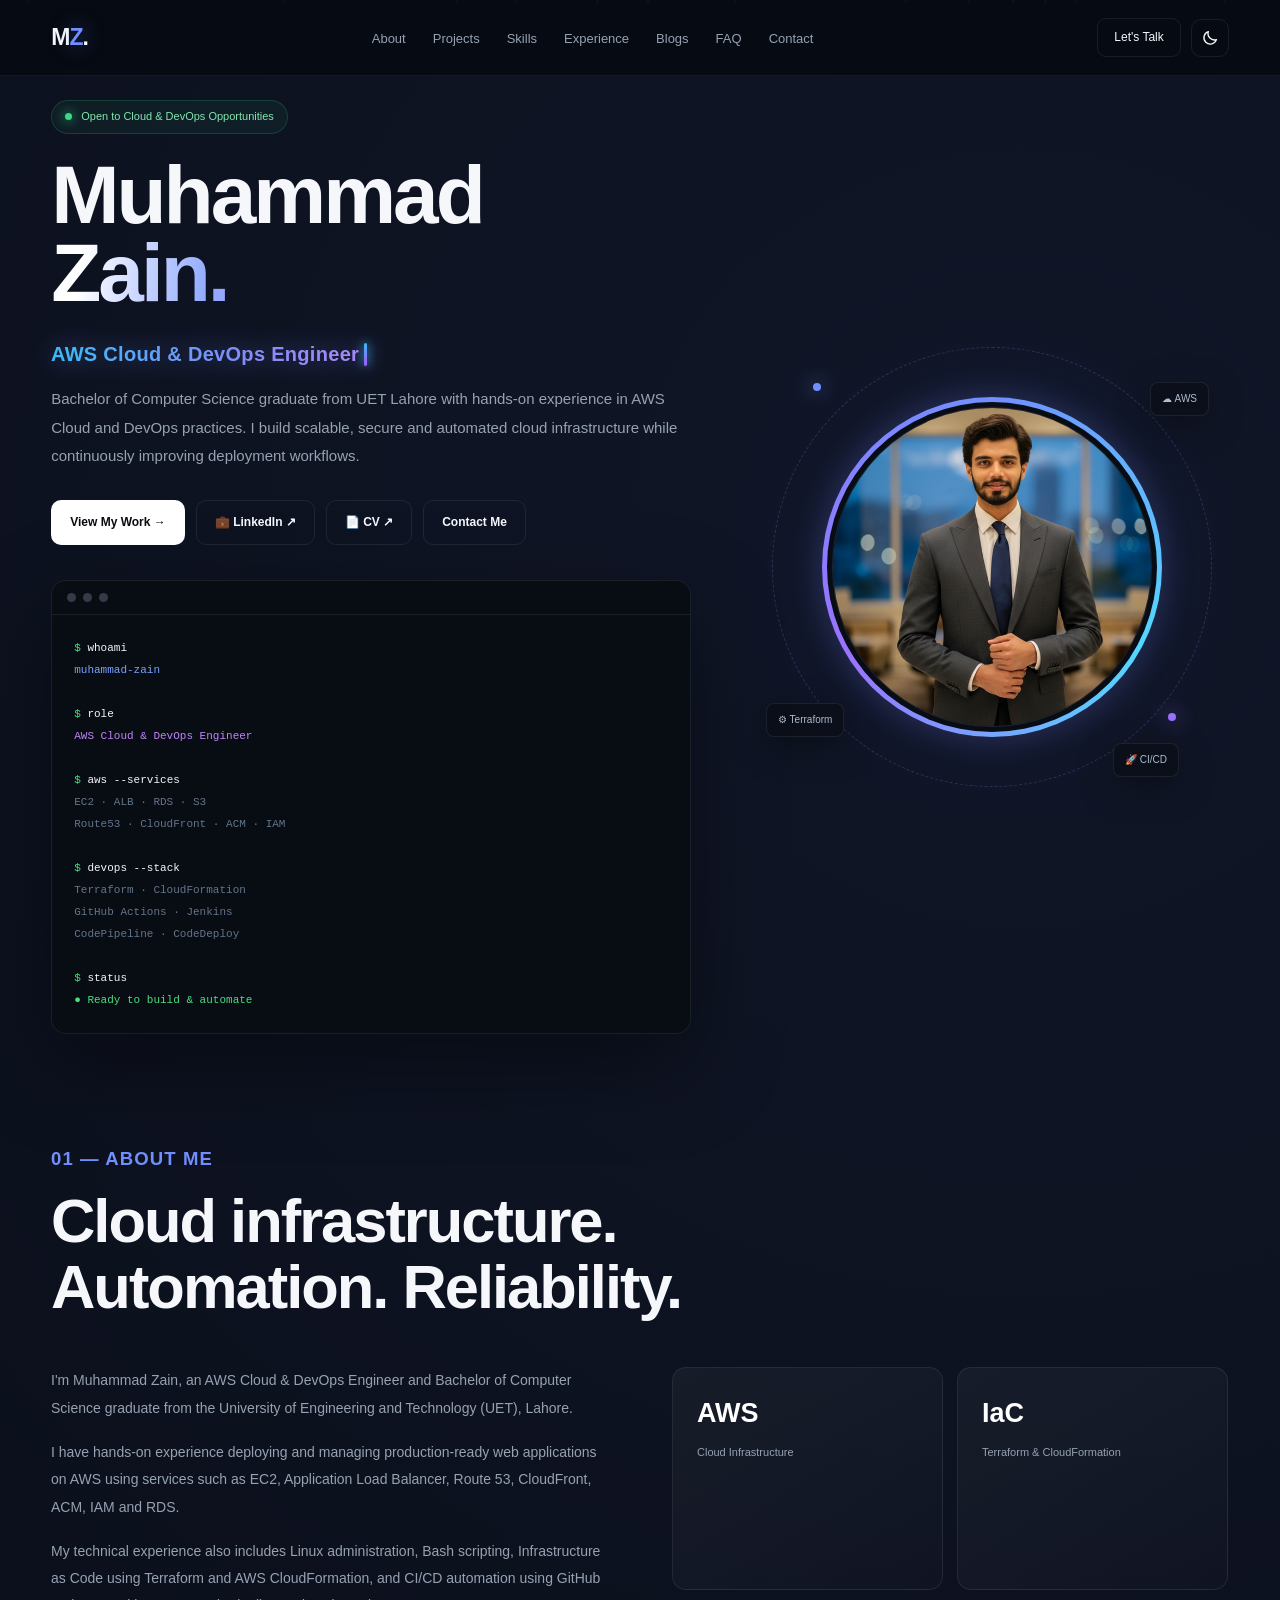
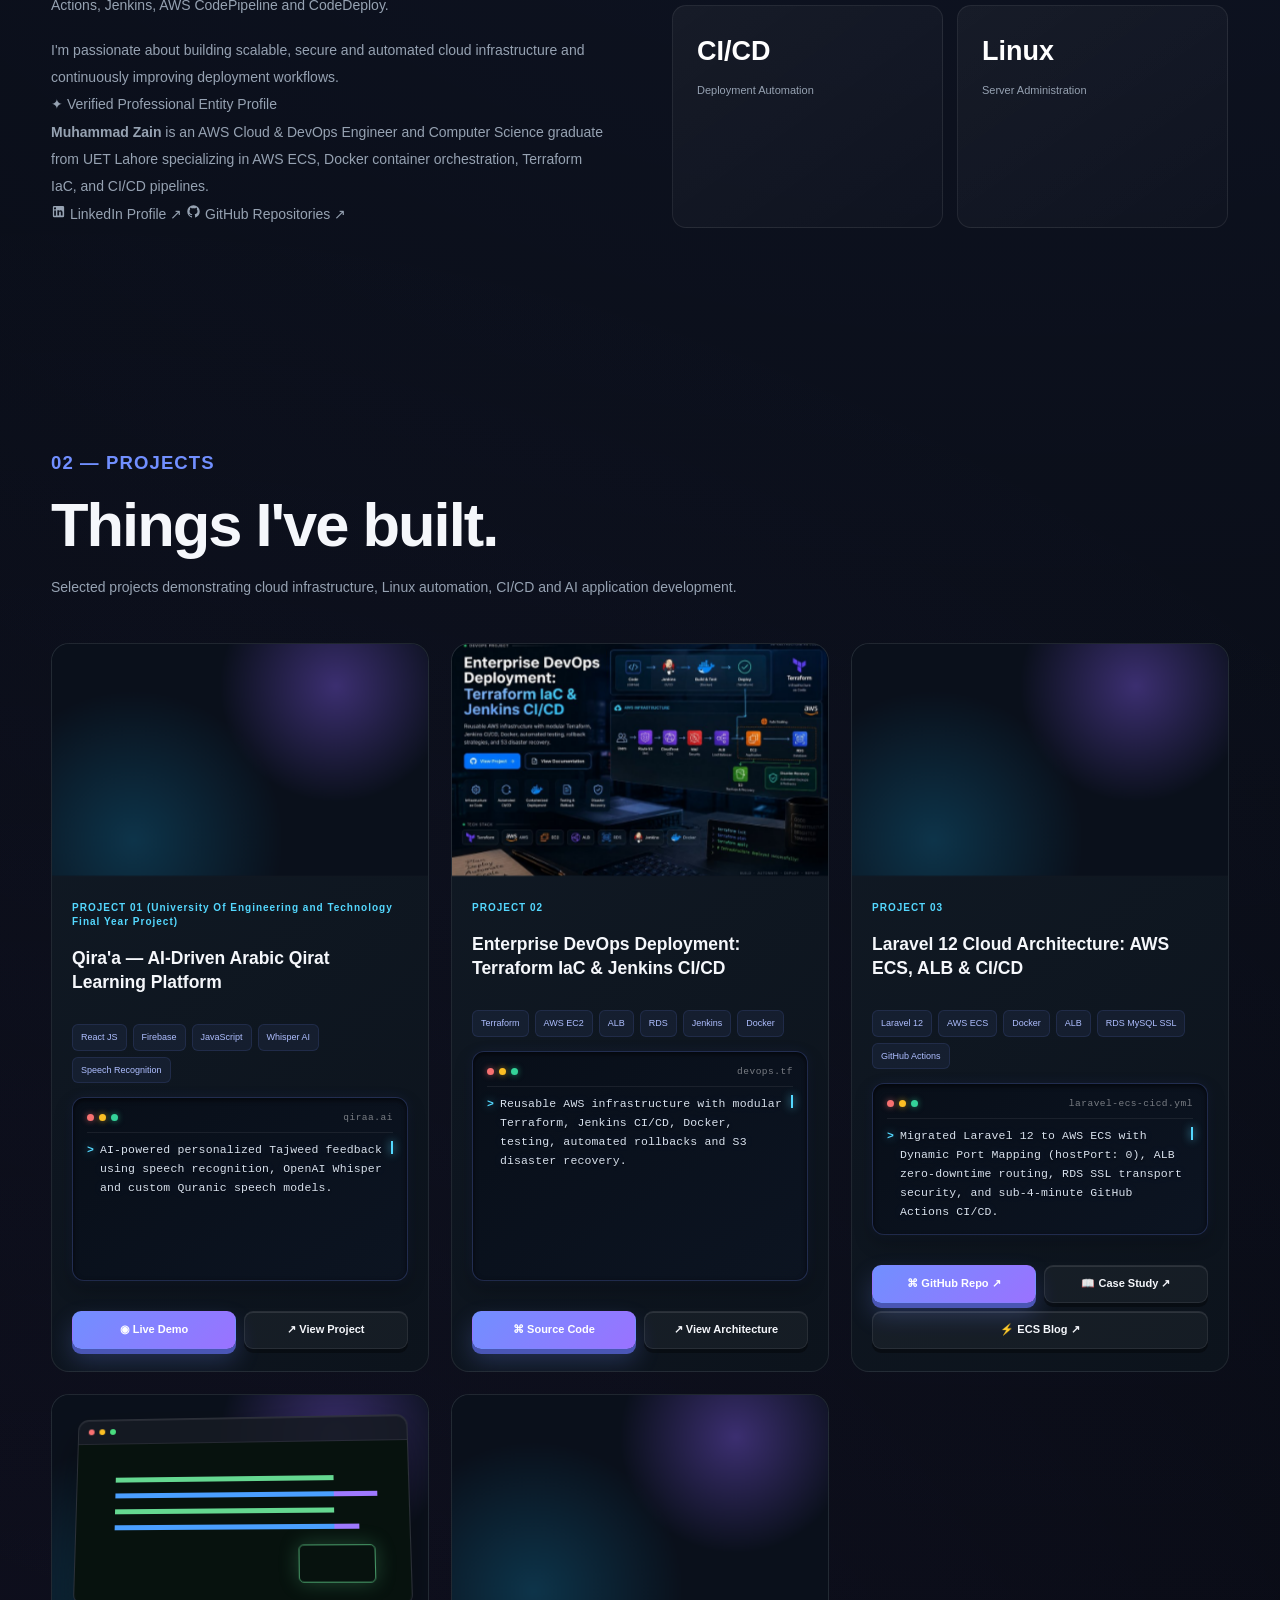
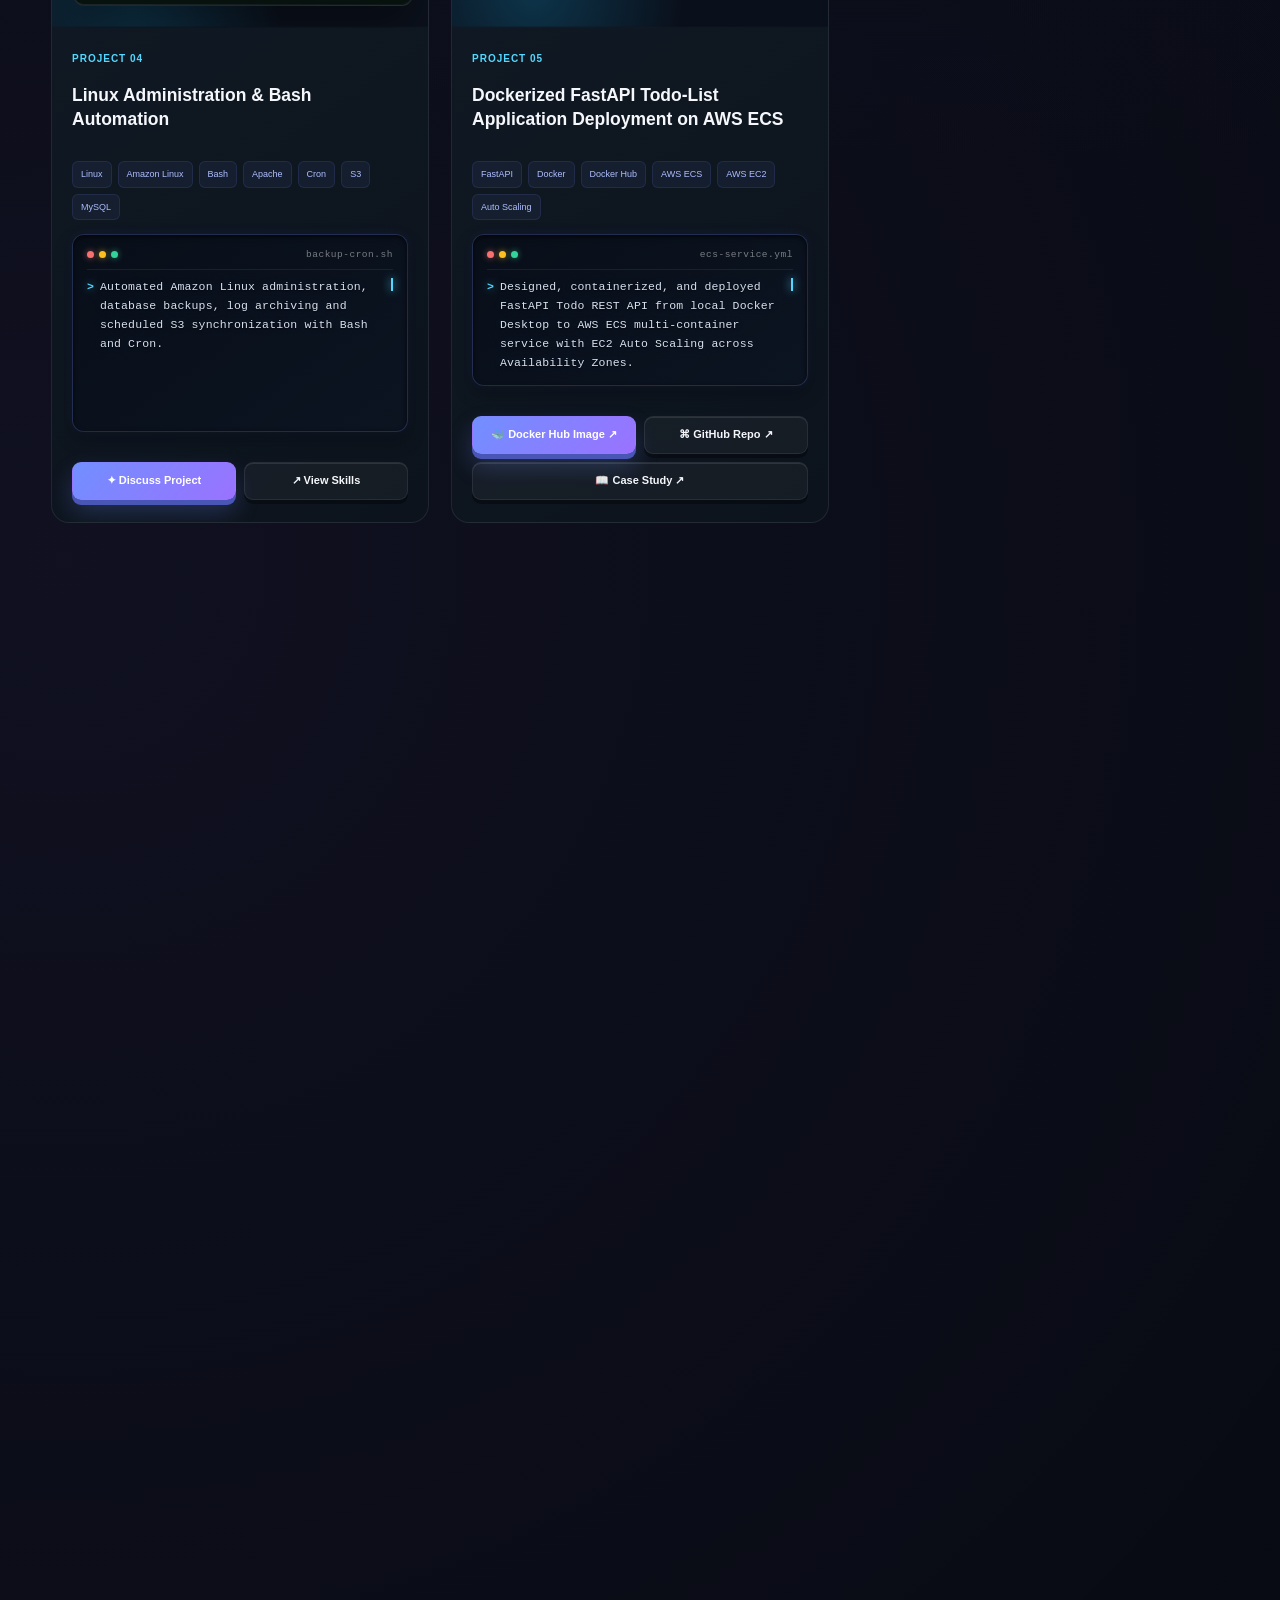
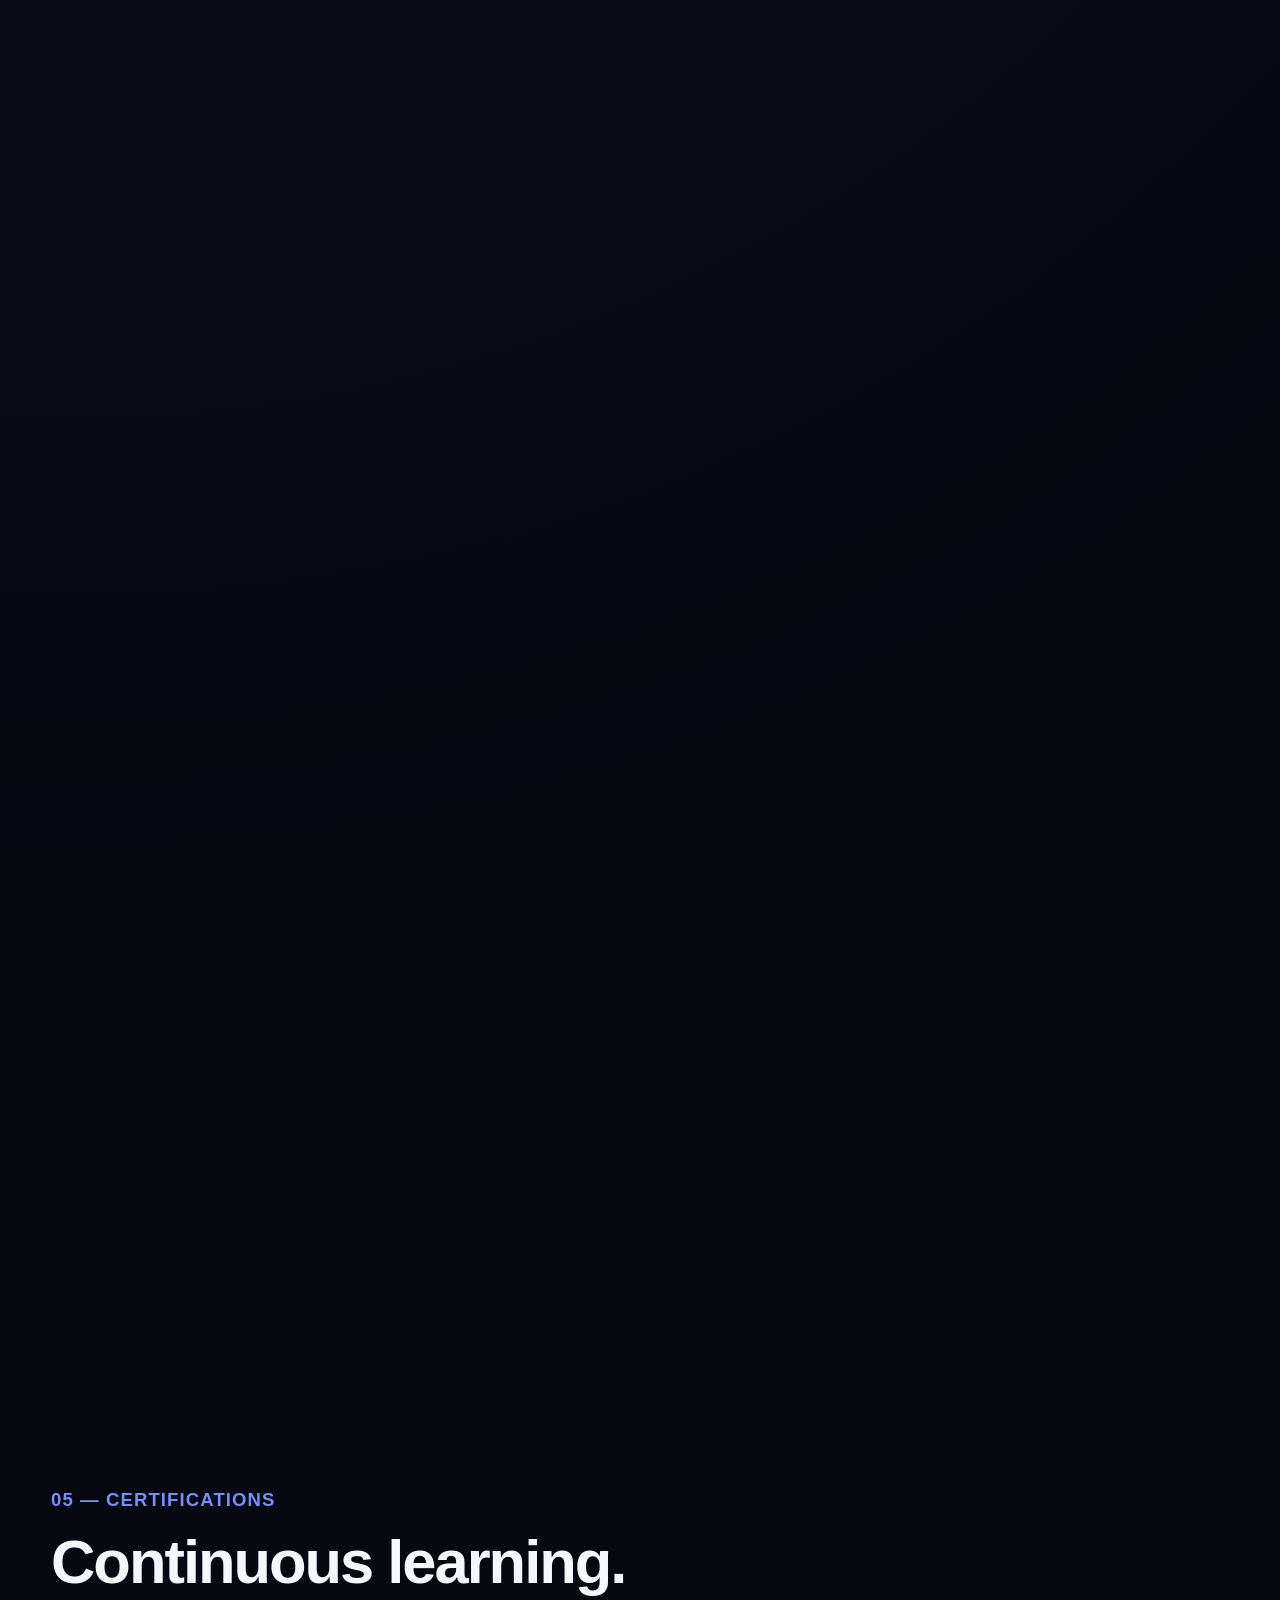
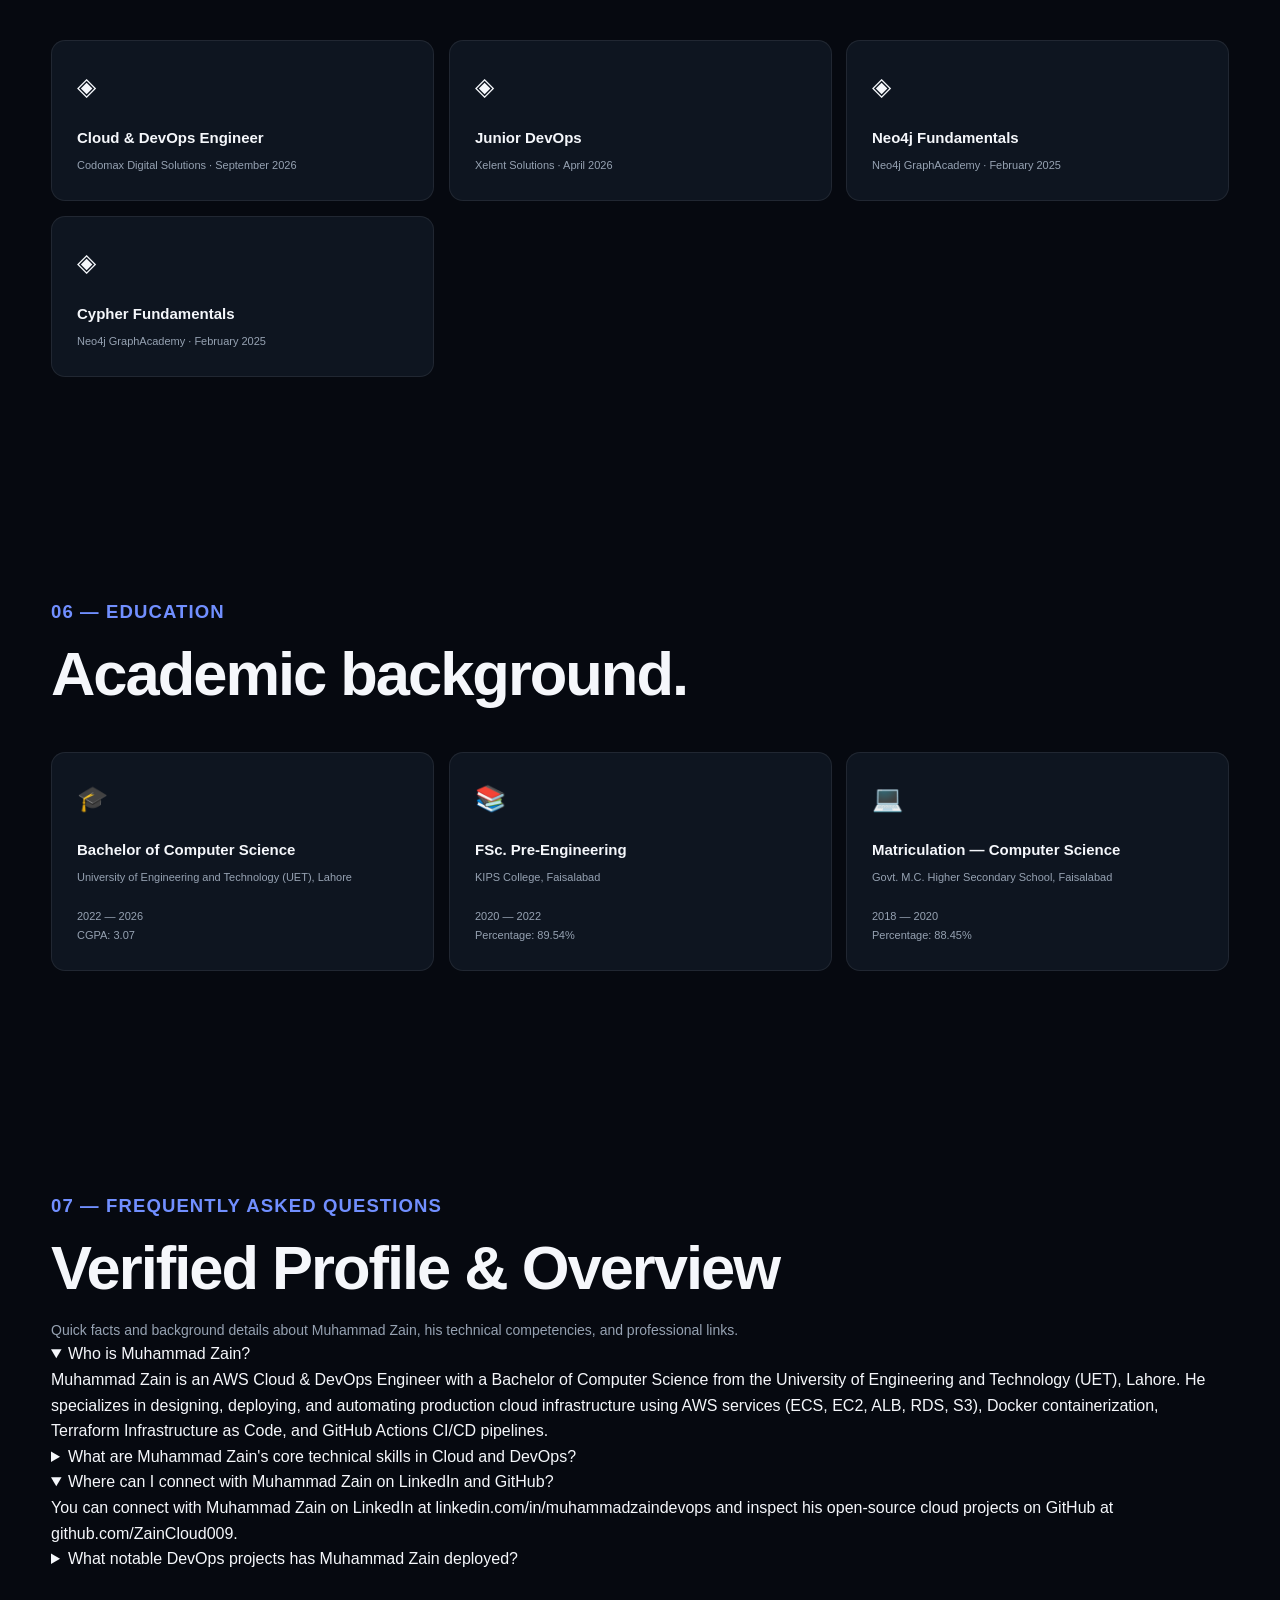
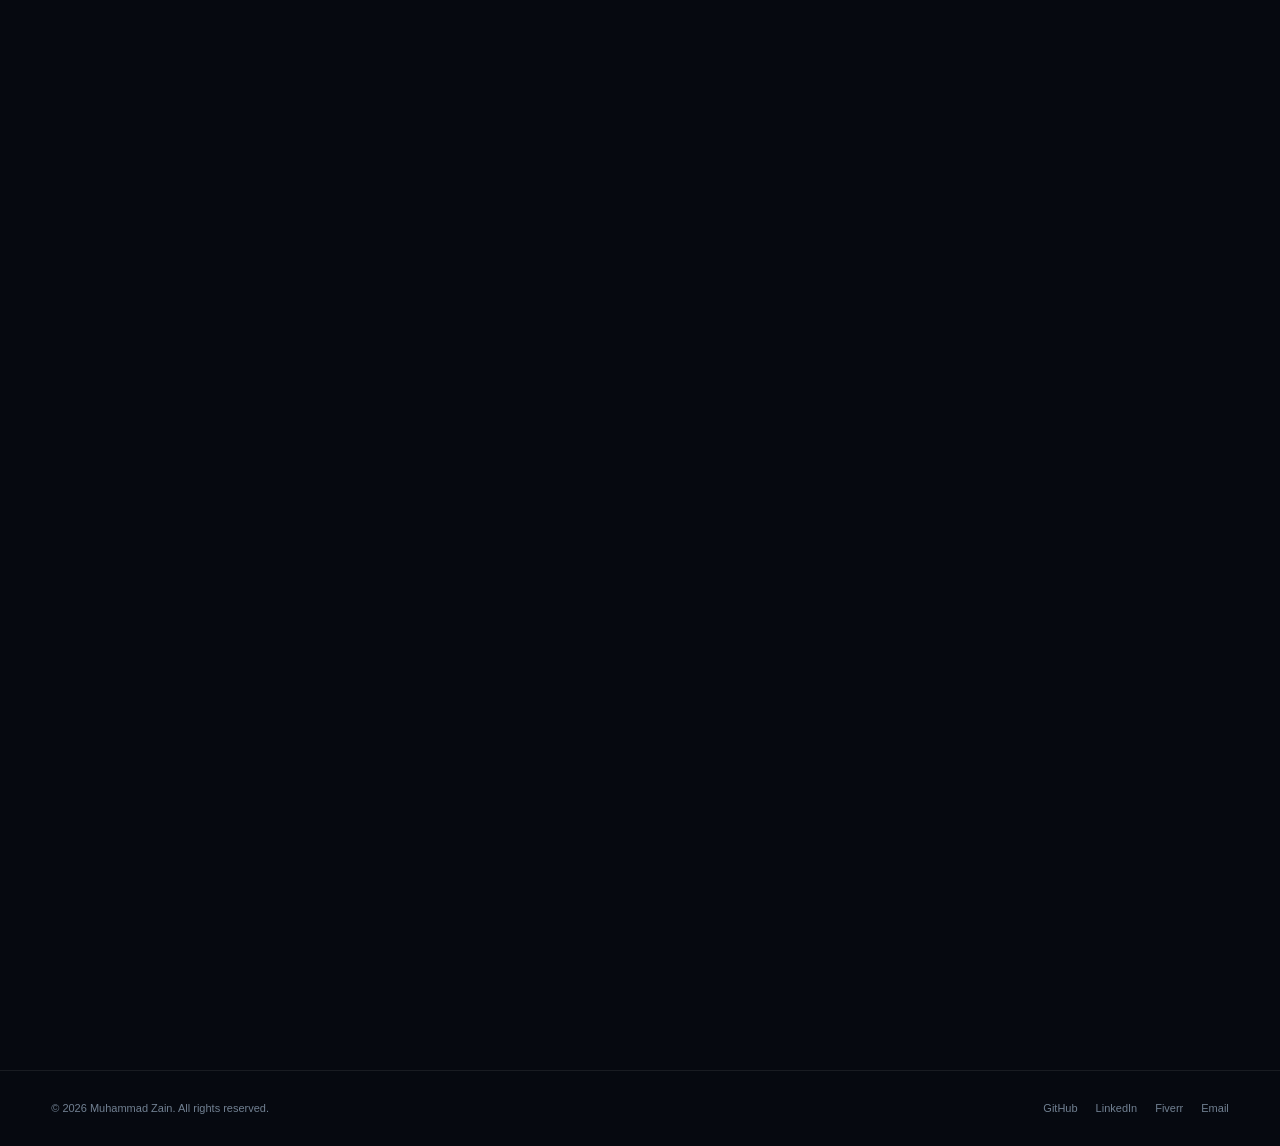
==== commit 8a6eaa2a: "feat(seo): add site favicons, Google AI Overview GEO schema, verified entity card, and FAQ section" ====
--- a/index.html
+++ b/index.html
@@ -2,35 +2,174 @@
 <html lang="en">
 <head>
 
+<!-- PRIMARY METADATA -->
+<meta charset="UTF-8">
+<meta name="viewport" content="width=device-width, initial-scale=1.0">
+<meta name="theme-color" content="#060910">
+<meta name="author" content="Muhammad Zain">
+<meta name="robots" content="index, follow, max-snippet:-1, max-image-preview:large, max-video-preview:-1">
+<meta name="googlebot" content="index, follow, max-snippet:-1, max-image-preview:large, max-video-preview:-1">
+
+<title>Muhammad Zain | AWS Cloud & DevOps Engineer Portfolio</title>
+<meta name="title" content="Muhammad Zain | AWS Cloud & DevOps Engineer Portfolio">
+<meta name="description" content="Official portfolio of Muhammad Zain — AWS Cloud & DevOps Engineer. Specializing in AWS ECS, EC2, ALB, RDS, Docker container orchestration, Terraform IaC, Linux automation, and GitHub Actions CI/CD. Connect on LinkedIn: /in/muhammadzaindevops">
+<meta name="keywords" content="Muhammad Zain, Muhammad Zain Portfolio, Muhammad Zain DevOps, Muhammad Zain AWS, Muhammad Zain Cloud Engineer, Muhammad Zain LinkedIn, Muhammad Zain GitHub, AWS ECS, Terraform IaC, Docker, CI/CD, UET Lahore">
+
+<link rel="canonical" href="https://zaincloud009.github.io/MuhammadZainPortfolio/">
+
+<!-- SITE ICONS & FAVICONS -->
+<link rel="icon" type="image/x-icon" href="favicon.ico">
+<link rel="icon" type="image/png" sizes="192x192" href="favicon-192.png">
+<link rel="icon" type="image/png" sizes="48x48" href="favicon-48.png">
+<link rel="icon" type="image/png" sizes="32x32" href="favicon-32.png">
+<link rel="apple-touch-icon" sizes="180x180" href="apple-touch-icon.png">
+<link rel="shortcut icon" href="favicon.ico">
+
+<!-- OPEN GRAPH / FACEBOOK / LINKEDIN -->
+<meta property="og:type" content="profile">
+<meta property="og:locale" content="en_US">
+<meta property="og:url" content="https://zaincloud009.github.io/MuhammadZainPortfolio/">
+<meta property="og:site_name" content="Muhammad Zain | AWS Cloud & DevOps Engineer">
+<meta property="og:title" content="Muhammad Zain | AWS Cloud & DevOps Engineer">
+<meta property="og:description" content="AWS Cloud & DevOps Engineer specializing in AWS ECS, Docker containerization, Terraform IaC, and automated CI/CD pipelines. Connect on LinkedIn: /in/muhammadzaindevops">
+<meta property="og:image" content="https://zaincloud009.github.io/MuhammadZainPortfolio/images/site-icon.png">
+<meta property="og:image:alt" content="Muhammad Zain - AWS Cloud & DevOps Engineer">
+<meta property="profile:first_name" content="Muhammad">
+<meta property="profile:last_name" content="Zain">
+<meta property="profile:username" content="muhammadzaindevops">
+
+<!-- TWITTER CARD -->
+<meta name="twitter:card" content="summary_large_image">
+<meta name="twitter:url" content="https://zaincloud009.github.io/MuhammadZainPortfolio/">
+<meta name="twitter:title" content="Muhammad Zain | AWS Cloud & DevOps Engineer">
+<meta name="twitter:description" content="AWS Cloud & DevOps Engineer specializing in AWS ECS, Docker containerization, Terraform IaC, and automated CI/CD. Explore portfolio & connect on LinkedIn.">
+<meta name="twitter:image" content="https://zaincloud009.github.io/MuhammadZainPortfolio/images/site-icon.png">
+<meta name="twitter:creator" content="@ZainCloud009">
+
+<!-- JSON-LD MULTI-ENTITY GRAPH (PERSON, PROFILEPAGE, WEBSITE, FAQPAGE) -->
 <script type="application/ld+json">
 {
   "@context": "https://schema.org",
-  "@type": "Person",
-  "name": "Muhammad Zain",
-  "jobTitle": "DevOps Engineer",
-  "url": "https://zaincloud009.github.io/MuhammadZainPortfolio/",
-  "image": "https://zaincloud009.github.io/MuhammadZainPortfolio/images/muhammadzain.png",
-  "sameAs": [
-    "https://www.linkedin.com/in/muhammadzaindevops",
-    "https://github.com/ZainCloud009"
+  "@graph": [
+    {
+      "@type": "Person",
+      "@id": "https://zaincloud009.github.io/MuhammadZainPortfolio/#person",
+      "name": "Muhammad Zain",
+      "givenName": "Muhammad",
+      "familyName": "Zain",
+      "alternateName": [
+        "Zain",
+        "Muhammad Zain DevOps",
+        "Muhammad Zain Cloud",
+        "ZainCloud009"
+      ],
+      "jobTitle": "AWS Cloud & DevOps Engineer",
+      "gender": "https://schema.org/Male",
+      "nationality": {
+        "@type": "Country",
+        "name": "Pakistan"
+      },
+      "url": "https://zaincloud009.github.io/MuhammadZainPortfolio/",
+      "image": "https://zaincloud009.github.io/MuhammadZainPortfolio/images/site-icon.png",
+      "description": "Muhammad Zain is an AWS Cloud & DevOps Engineer and Computer Science graduate from UET Lahore, specializing in AWS cloud infrastructure (ECS, EC2, ALB, RDS, S3), Docker container orchestration, Terraform Infrastructure as Code, Linux administration, and CI/CD pipelines.",
+      "disambiguatingDescription": "Muhammad Zain is a Pakistani Cloud & DevOps Engineer and UET Lahore Computer Science graduate specializing in AWS cloud architecture, Docker, and CI/CD automation.",
+      "email": "mailto:muhammadzain8489@gmail.com",
+      "telephone": "+923247474009",
+      "sameAs": [
+        "https://www.linkedin.com/in/muhammadzaindevops/",
+        "https://github.com/ZainCloud009",
+        "https://github.com/zaindevops009",
+        "https://hub.docker.com/r/zaindevops009",
+        "https://www.fiverr.com/users/zain1238/"
+      ],
+      "alumniOf": {
+        "@type": "EducationalOrganization",
+        "name": "University of Engineering and Technology (UET), Lahore",
+        "url": "https://uet.edu.pk"
+      },
+      "knowsAbout": [
+        "Amazon Web Services (AWS)",
+        "AWS Elastic Container Service (ECS)",
+        "Docker",
+        "Docker Hub",
+        "DevOps",
+        "Terraform",
+        "CI/CD Pipelines",
+        "GitHub Actions",
+        "Linux Server Administration",
+        "Bash Automation",
+        "Application Load Balancer (ALB)",
+        "AWS RDS MySQL",
+        "FastAPI",
+        "Python",
+        "Laravel"
+      ]
+    },
+    {
+      "@type": "WebSite",
+      "@id": "https://zaincloud009.github.io/MuhammadZainPortfolio/#website",
+      "url": "https://zaincloud009.github.io/MuhammadZainPortfolio/",
+      "name": "Muhammad Zain Portfolio",
+      "description": "Official portfolio of Muhammad Zain, AWS Cloud & DevOps Engineer.",
+      "publisher": {
+        "@id": "https://zaincloud009.github.io/MuhammadZainPortfolio/#person"
+      },
+      "inLanguage": "en"
+    },
+    {
+      "@type": "ProfilePage",
+      "@id": "https://zaincloud009.github.io/MuhammadZainPortfolio/#profilepage",
+      "url": "https://zaincloud009.github.io/MuhammadZainPortfolio/",
+      "name": "Muhammad Zain — Professional Profile & Cloud Portfolio",
+      "isPartOf": {
+        "@id": "https://zaincloud009.github.io/MuhammadZainPortfolio/#website"
+      },
+      "mainEntity": {
+        "@id": "https://zaincloud009.github.io/MuhammadZainPortfolio/#person"
+      },
+      "primaryImageOfPage": "https://zaincloud009.github.io/MuhammadZainPortfolio/images/site-icon.png"
+    },
+    {
+      "@type": "FAQPage",
+      "@id": "https://zaincloud009.github.io/MuhammadZainPortfolio/#faq",
+      "mainEntity": [
+        {
+          "@type": "Question",
+          "name": "Who is Muhammad Zain?",
+          "acceptedAnswer": {
+            "@type": "Answer",
+            "text": "Muhammad Zain is an AWS Cloud & DevOps Engineer with a Bachelor of Computer Science from the University of Engineering and Technology (UET), Lahore. He specializes in designing, deploying, and automating production cloud infrastructure using AWS services (ECS, EC2, ALB, RDS, S3), Docker containerization, Terraform Infrastructure as Code, and GitHub Actions CI/CD pipelines."
+          }
+        },
+        {
+          "@type": "Question",
+          "name": "What are Muhammad Zain's core technical skills in Cloud and DevOps?",
+          "acceptedAnswer": {
+            "@type": "Answer",
+            "text": "Muhammad Zain's core technical skills include AWS Cloud Architecture (ECS EC2 launch type, ALB dynamic port mapping, RDS MySQL SSL, VPC, Route 53, CloudFront), Docker containerization, Docker Hub distribution, Terraform Infrastructure as Code, Linux server administration, Bash automation, and CI/CD pipelines with GitHub Actions."
+          }
+        },
+        {
+          "@type": "Question",
+          "name": "Where can I connect with Muhammad Zain on LinkedIn and GitHub?",
+          "acceptedAnswer": {
+            "@type": "Answer",
+            "text": "You can connect with Muhammad Zain on LinkedIn at https://www.linkedin.com/in/muhammadzaindevops/ and view his open-source code repositories on GitHub at https://github.com/ZainCloud009."
+          }
+        },
+        {
+          "@type": "Question",
+          "name": "What notable DevOps projects has Muhammad Zain deployed?",
+          "acceptedAnswer": {
+            "@type": "Answer",
+            "text": "Muhammad Zain's featured projects include: (1) Dockerized FastAPI Todo-List Application deployed on AWS ECS with multi-container Auto Scaling across Availability Zones, (2) Laravel 12 Zero-Downtime Deployment on AWS ECS with dynamic port mapping (hostPort: 0) and ALB routing, and (3) Enterprise DevOps deployment using modular Terraform IaC, Jenkins CI/CD, and S3 disaster recovery."
+          }
+        }
+      ]
+    }
   ]
 }
 </script>
-
-
-
-<meta charset="UTF-8">
-<meta name="viewport" content="width=device-width, initial-scale=1.0">
-<meta name="theme-color" content="#060910">
-
-<title>Muhammad Zain | AWS Cloud & DevOps Engineer</title>
-
-<meta name="description"
-content="Muhammad Zain — AWS Cloud & DevOps Engineer specializing in AWS, Infrastructure as Code, CI/CD, Linux administration, cloud security and automation.">
-
-<meta name="keywords" content="Muhammad Zain, Muhammad Zain Portfolio, Muhammad Zain DevOps, Muhammad Zain GitHub, Muhammad Zain LinkedIn, Cloud Engineer">
-
-<link rel="canonical" href="https://zaincloud009.github.io/MuhammadZainPortfolio/">
 
 <style>
 
@@ -2498,7 +2637,181 @@
         animation-iteration-count:1 !important;
         scroll-behavior:auto !important;
         transition-duration:.01ms !important;
-    }
+/* =========================================================
+   ENTITY VERIFICATION CARD & AI OVERVIEW FAQ STYLES
+========================================================= */
+.about-verified-card{
+    margin-top:24px;
+    padding:20px 22px;
+    border:1px solid rgba(113,143,255,.24);
+    border-radius:16px;
+    background:rgba(113,143,255,.05);
+    box-shadow:0 8px 24px rgba(0,0,0,.15);
+}
+
+html[data-theme="light"] .about-verified-card{
+    background:#ffffff;
+    border-color:rgba(82,110,232,.25);
+    box-shadow:0 4px 18px rgba(31,48,81,.06);
+}
+
+.verified-card-header{
+    display:flex;
+    align-items:center;
+    gap:9px;
+    font-size:12px;
+    font-weight:750;
+    color:var(--cyan);
+    letter-spacing:.5px;
+    text-transform:uppercase;
+    margin-bottom:10px;
+}
+
+.verified-icon{
+    font-size:14px;
+    color:var(--cyan);
+}
+
+.verified-summary{
+    font-size:13.5px !important;
+    line-height:1.8 !important;
+    color:var(--text) !important;
+    margin-bottom:14px !important;
+}
+
+.verified-links-grid{
+    display:flex;
+    flex-wrap:wrap;
+    gap:10px;
+}
+
+.verified-link-pill{
+    display:inline-flex;
+    align-items:center;
+    gap:8px;
+    padding:8px 15px;
+    border-radius:10px;
+    font-size:12.5px;
+    font-weight:700;
+    text-decoration:none;
+    color:var(--text);
+    background:rgba(255,255,255,.05);
+    border:1px solid var(--border);
+    transition:all .25s ease;
+}
+
+.verified-link-pill:hover{
+    transform:translateY(-2px);
+    border-color:var(--primary);
+    color:#fff;
+    background:linear-gradient(135deg, var(--primary), var(--primary2));
+    box-shadow:0 6px 16px rgba(113,143,255,.3);
+}
+
+html[data-theme="light"] .verified-link-pill{
+    background:#f4f7fd;
+    border-color:rgba(31,48,81,.12);
+}
+
+/* FAQ SECTION */
+.faq-section{
+    padding:90px 0;
+    border-top:1px solid var(--border);
+}
+
+.faq-kicker{
+    font-size:12px;
+    font-weight:800;
+    letter-spacing:1.5px;
+    text-transform:uppercase;
+    color:var(--primary);
+    margin-bottom:10px;
+}
+
+.faq-heading{
+    font-size:clamp(28px, 4vw, 38px);
+    letter-spacing:-1px;
+    color:var(--text);
+    margin-bottom:12px;
+}
+
+.faq-description{
+    font-size:15px;
+    color:var(--muted);
+    max-width:650px;
+}
+
+.faq-grid{
+    display:grid;
+    gap:16px;
+    max-width:880px;
+    margin-top:36px;
+}
+
+.faq-item{
+    border:1px solid var(--border);
+    border-radius:14px;
+    background:var(--card);
+    overflow:hidden;
+    transition:border-color .25s ease, box-shadow .25s ease;
+}
+
+.faq-item:hover{
+    border-color:rgba(113,143,255,.35);
+    box-shadow:0 8px 24px rgba(0,0,0,.15);
+}
+
+html[data-theme="light"] .faq-item{
+    background:#ffffff;
+    box-shadow:0 4px 16px rgba(31,48,81,.05);
+}
+
+.faq-question{
+    padding:20px 24px;
+    font-size:15.5px;
+    font-weight:700;
+    color:var(--text);
+    cursor:pointer;
+    display:flex;
+    align-items:center;
+    justify-content:space-between;
+    list-style:none;
+    user-select:none;
+}
+
+.faq-question::-webkit-details-marker{
+    display:none;
+}
+
+.faq-question::after{
+    content:"+";
+    font-size:22px;
+    font-weight:400;
+    color:var(--cyan);
+    transition:transform .25s ease;
+}
+
+details[open] .faq-question::after{
+    transform:rotate(45deg);
+}
+
+.faq-answer{
+    padding:0 24px 20px;
+    font-size:14px;
+    line-height:1.85;
+    color:var(--muted);
+    border-top:1px solid rgba(255,255,255,.04);
+    padding-top:14px;
+}
+
+html[data-theme="light"] .faq-answer{
+    border-top-color:rgba(31,48,81,.06);
+}
+
+.faq-answer a{
+    color:var(--cyan);
+    font-weight:600;
+    text-decoration:underline;
 }
 
 </style>
@@ -2528,6 +2841,7 @@
 <li><a href="#skills">Skills</a></li>
 <li><a href="#experience">Experience</a></li>
 <li><a href="#blogs">Blogs</a></li>
+<li><a href="#faq">FAQ</a></li>
 <li><a href="#contact">Contact</a></li>
 </ul>
 
@@ -2573,8 +2887,9 @@
 
 <div class="hero-buttons">
 <a href="#projects" class="btn btn-primary">View My Work →</a>
+<a href="https://www.linkedin.com/in/muhammadzaindevops/" target="_blank" rel="noopener noreferrer" class="btn btn-secondary">💼 LinkedIn ↗</a>
+<a href="https://drive.google.com/file/d/100W0Yy_I06woXztVn3gAwPJDVft_xlY1/view?usp=drive_link" target="_blank" rel="noopener noreferrer" class="btn btn-secondary">📄 CV ↗</a>
 <a href="#contact" class="btn btn-secondary">Contact Me</a>
-<a href="https://drive.google.com/file/d/100W0Yy_I06woXztVn3gAwPJDVft_xlY1/view?usp=drive_link" target="_blank" rel="noopener noreferrer" class="btn btn-secondary">📄 CV ↗</a>
 </div>
 
 <!-- TERMINAL -->
@@ -2641,6 +2956,27 @@
 <p>
 I'm passionate about building scalable, secure and automated cloud infrastructure and continuously improving deployment workflows.
 </p>
+
+<!-- VERIFIED PROFILE & ENTITY CARD (AI OVERVIEW OPTIMIZED) -->
+<div class="about-verified-card">
+    <div class="verified-card-header">
+        <span class="verified-icon">✦</span>
+        <span>Verified Professional Entity Profile</span>
+    </div>
+    <p class="verified-summary">
+        <strong>Muhammad Zain</strong> is an AWS Cloud &amp; DevOps Engineer and Computer Science graduate from UET Lahore specializing in AWS ECS, Docker container orchestration, Terraform IaC, and CI/CD pipelines.
+    </p>
+    <div class="verified-links-grid">
+        <a href="https://www.linkedin.com/in/muhammadzaindevops/" target="_blank" rel="noopener noreferrer" class="verified-link-pill">
+            <svg viewBox="0 0 24 24" width="15" height="15" fill="currentColor"><path d="M19 3a2 2 0 0 1 2 2v14a2 2 0 0 1-2 2H5a2 2 0 0 1-2-2V5a2 2 0 0 1 2-2h14m-.5 15.5v-5.3a3.26 3.26 0 0 0-3.26-3.26c-.85 0-1.84.52-2.28 1.3v-1.11h-2.79v8.37h2.79v-4.93c0-.77.62-1.4 1.39-1.4a1.4 1.4 0 0 1 1.4 1.4v4.93h2.75M6.46 8.76a1.68 1.68 0 0 0 1.68-1.68c0-.93-.75-1.69-1.68-1.69a1.69 1.69 0 0 0-1.69 1.69c0 .93.76 1.68 1.69 1.68m1.39 9.94v-8.37H5.07v8.37h2.78z"/></svg>
+            <span>LinkedIn Profile ↗</span>
+        </a>
+        <a href="https://github.com/ZainCloud009" target="_blank" rel="noopener noreferrer" class="verified-link-pill">
+            <svg viewBox="0 0 24 24" width="15" height="15" fill="currentColor"><path d="M12 2A10 10 0 0 0 2 12c0 4.42 2.87 8.17 6.84 9.5.5.08.66-.23.66-.5v-1.69c-2.77.6-3.36-1.34-3.36-1.34-.46-1.16-1.11-1.47-1.11-1.47-.91-.62.07-.6.07-.6 1 .07 1.53 1.03 1.53 1.03.87 1.52 2.34 1.07 2.91.83.1-.65.35-1.09.63-1.34-2.22-.25-4.55-1.11-4.55-4.92 0-1.11.38-2 1.03-2.71-.1-.25-.45-1.29.1-2.64 0 0 .84-.27 2.75 1.02.79-.22 1.65-.33 2.5-.33.85 0 1.71.11 2.5.33 1.91-1.29 2.75-1.02 2.75-1.02.55 1.35.2 2.39.1 2.64.65.71 1.03 1.6 1.03 2.71 0 3.82-2.34 4.66-4.57 4.91.36.31.69.92.69 1.85V21c0 .27.16.59.67.5C19.14 20.16 22 16.42 22 12A10 10 0 0 0 12 2z"/></svg>
+            <span>GitHub Repositories ↗</span>
+        </a>
+    </div>
+</div>
 </div>
 
 <div class="stats">
@@ -3062,11 +3398,51 @@
 </div>
 </section>
 
+<!-- FAQ SECTION -->
+<section id="faq" class="faq-section">
+<div class="container reveal">
+<div class="section-label">07 — Frequently Asked Questions</div>
+<h2 class="section-title">Verified Profile & Overview</h2>
+<p class="section-description">Quick facts and background details about Muhammad Zain, his technical competencies, and professional links.</p>
+
+<div class="faq-grid">
+  <details class="faq-item" open>
+    <summary class="faq-question">Who is Muhammad Zain?</summary>
+    <div class="faq-answer">
+      <p>Muhammad Zain is an AWS Cloud & DevOps Engineer with a Bachelor of Computer Science from the University of Engineering and Technology (UET), Lahore. He specializes in designing, deploying, and automating production cloud infrastructure using AWS services (ECS, EC2, ALB, RDS, S3), Docker containerization, Terraform Infrastructure as Code, and GitHub Actions CI/CD pipelines.</p>
+    </div>
+  </details>
+
+  <details class="faq-item">
+    <summary class="faq-question">What are Muhammad Zain's core technical skills in Cloud and DevOps?</summary>
+    <div class="faq-answer">
+      <p>Muhammad Zain's core technical skills include AWS Cloud Architecture (ECS EC2 launch type, ALB dynamic port mapping, RDS MySQL SSL, VPC, Route 53, CloudFront), Docker containerization, Docker Hub distribution, Terraform Infrastructure as Code, Linux server administration, Bash automation, and CI/CD pipelines with GitHub Actions.</p>
+    </div>
+  </details>
+
+  <details class="faq-item" open>
+    <summary class="faq-question">Where can I connect with Muhammad Zain on LinkedIn and GitHub?</summary>
+    <div class="faq-answer">
+      <p>You can connect with Muhammad Zain on LinkedIn at <a href="https://www.linkedin.com/in/muhammadzaindevops/" target="_blank" rel="noopener noreferrer">linkedin.com/in/muhammadzaindevops</a> and inspect his open-source cloud projects on GitHub at <a href="https://github.com/ZainCloud009" target="_blank" rel="noopener noreferrer">github.com/ZainCloud009</a>.</p>
+    </div>
+  </details>
+
+  <details class="faq-item">
+    <summary class="faq-question">What notable DevOps projects has Muhammad Zain deployed?</summary>
+    <div class="faq-answer">
+      <p>Muhammad Zain's featured projects include: (1) <strong>Dockerized FastAPI Todo-List Application</strong> deployed on AWS ECS with multi-container Auto Scaling across Availability Zones, (2) <strong>Laravel 12 Zero-Downtime Deployment</strong> on AWS ECS with dynamic port mapping (hostPort: 0) and ALB routing, and (3) <strong>Enterprise DevOps deployment</strong> using modular Terraform IaC, Jenkins CI/CD, and S3 disaster recovery.</p>
+    </div>
+  </details>
+</div>
+
+</div>
+</section>
+
 <!-- CONTACT -->
 <section id="contact">
 <div class="container reveal">
 <div class="contact-box">
-<div class="section-label">07 — Contact</div>
+<div class="section-label">08 — Contact</div>
 <h2>Let's build something reliable.</h2>
 <p>I'm open to Cloud & DevOps opportunities where I can contribute to cloud infrastructure, automation, deployment workflows and reliable systems.</p>
 
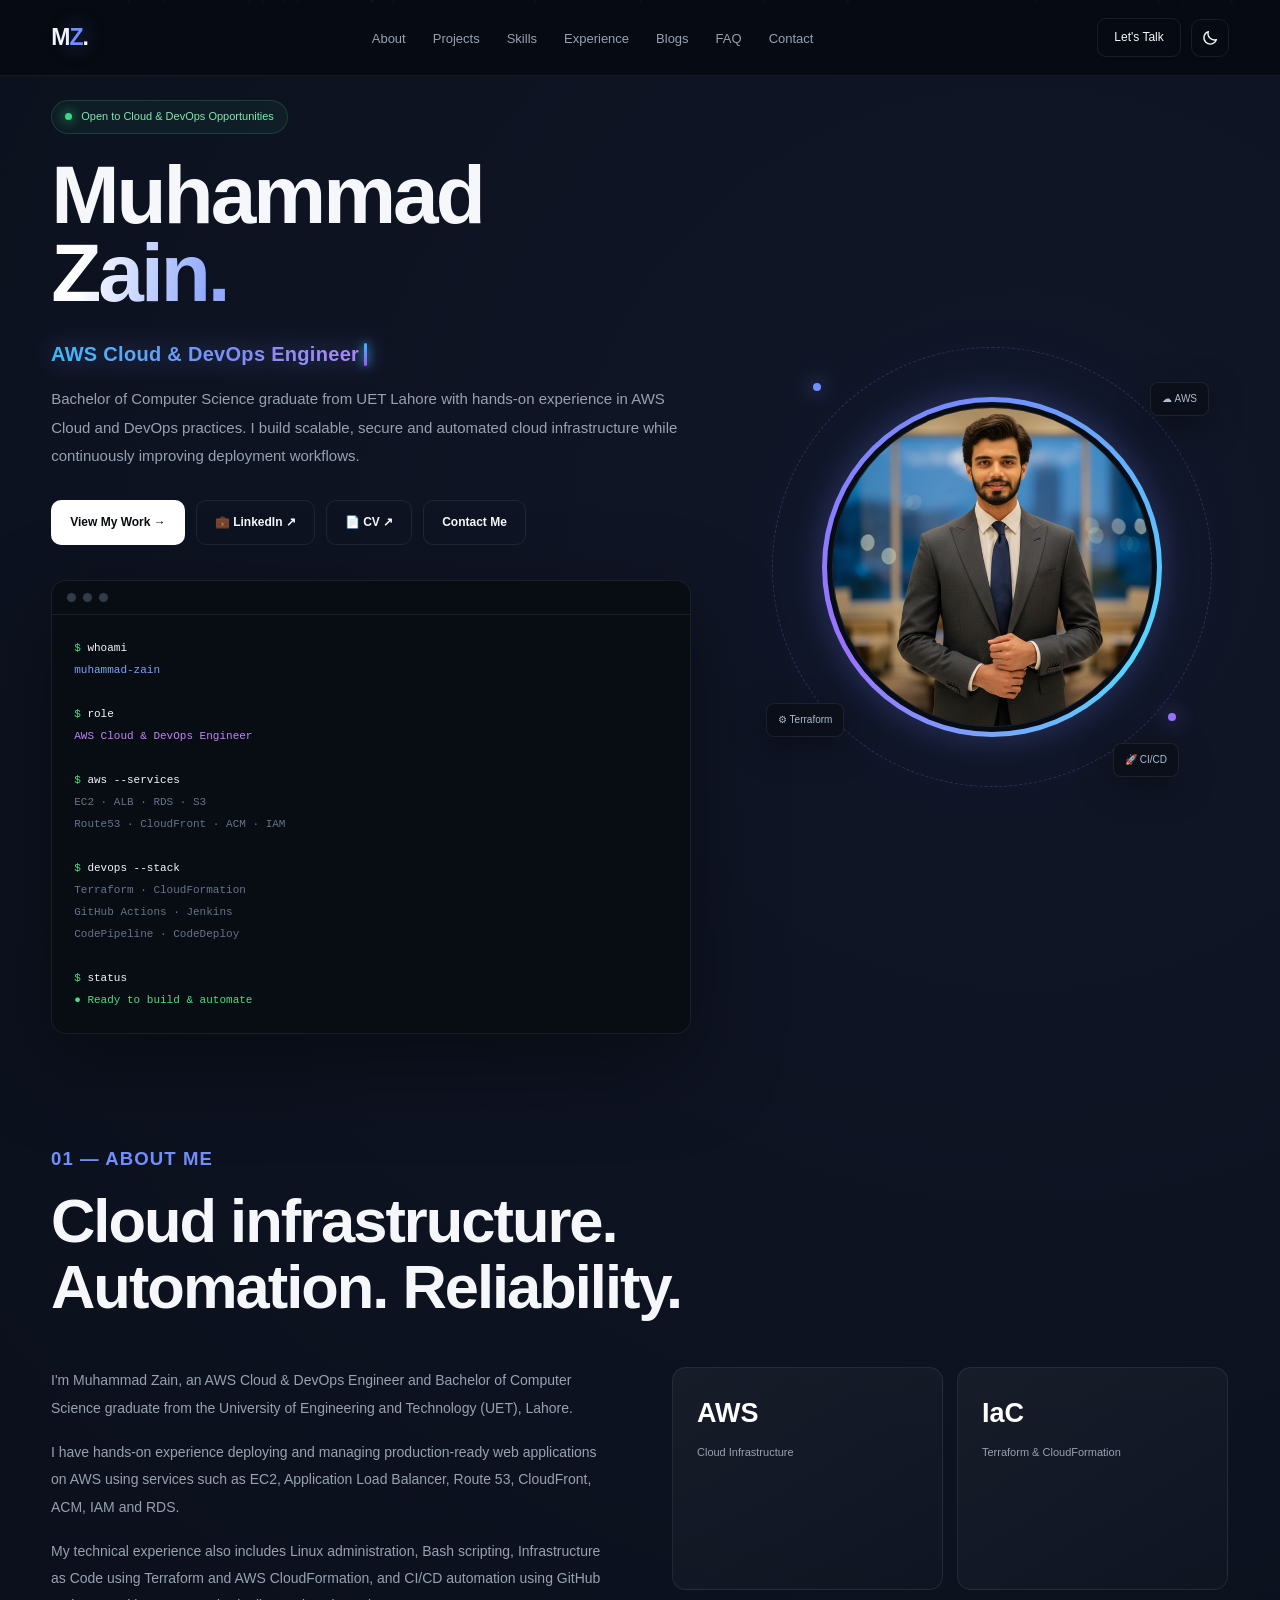
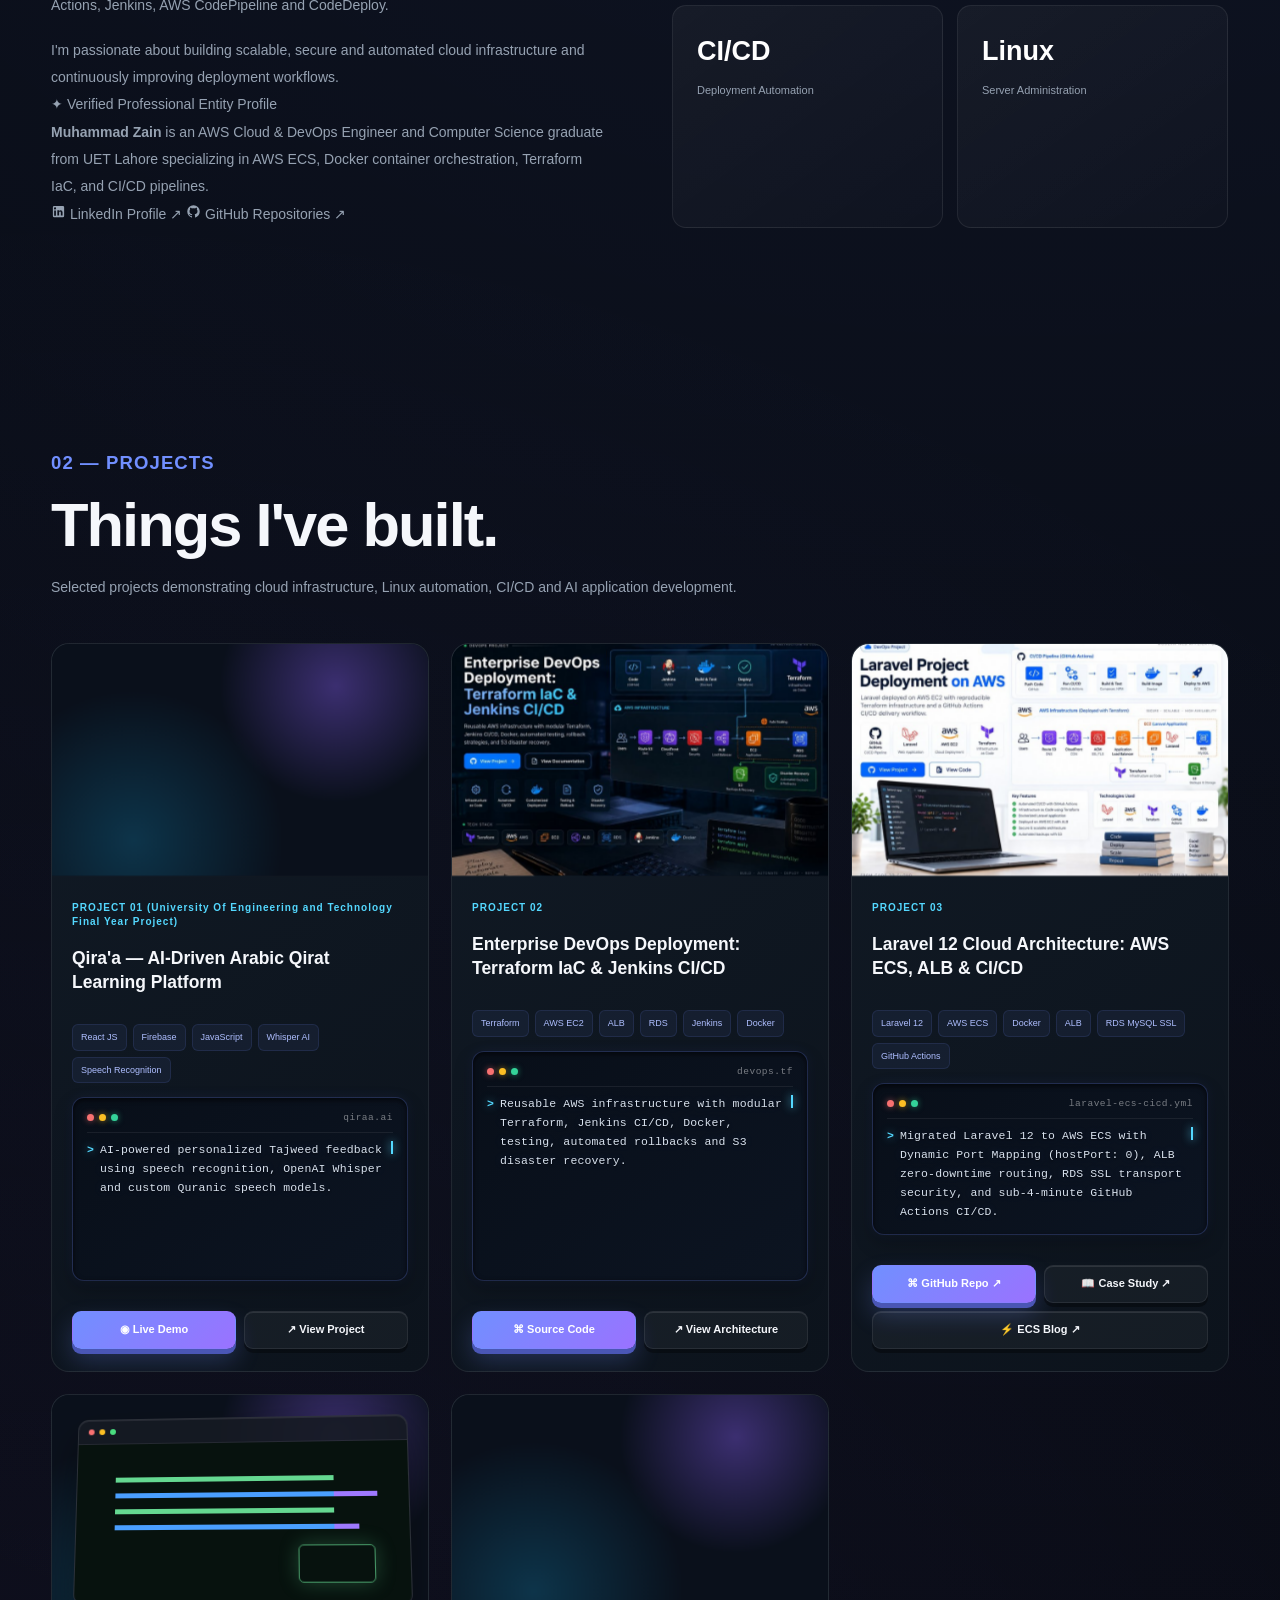
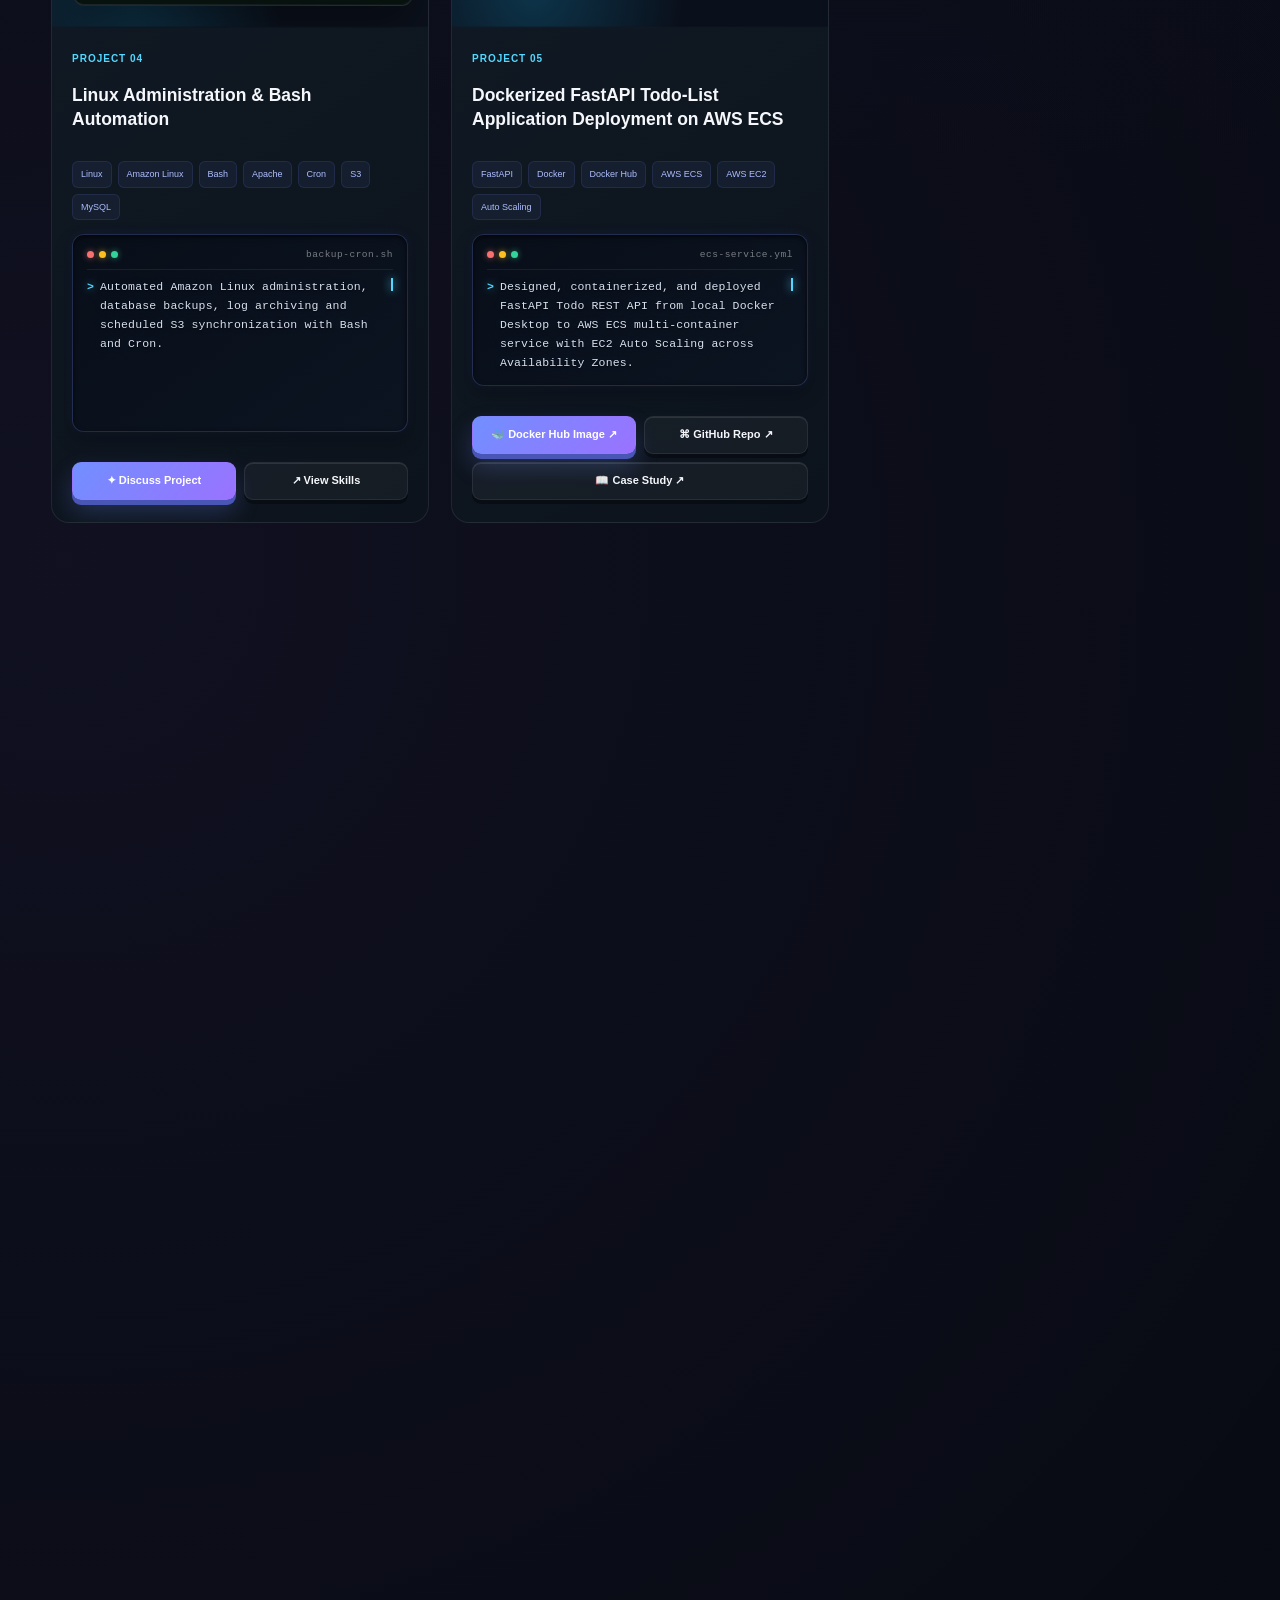
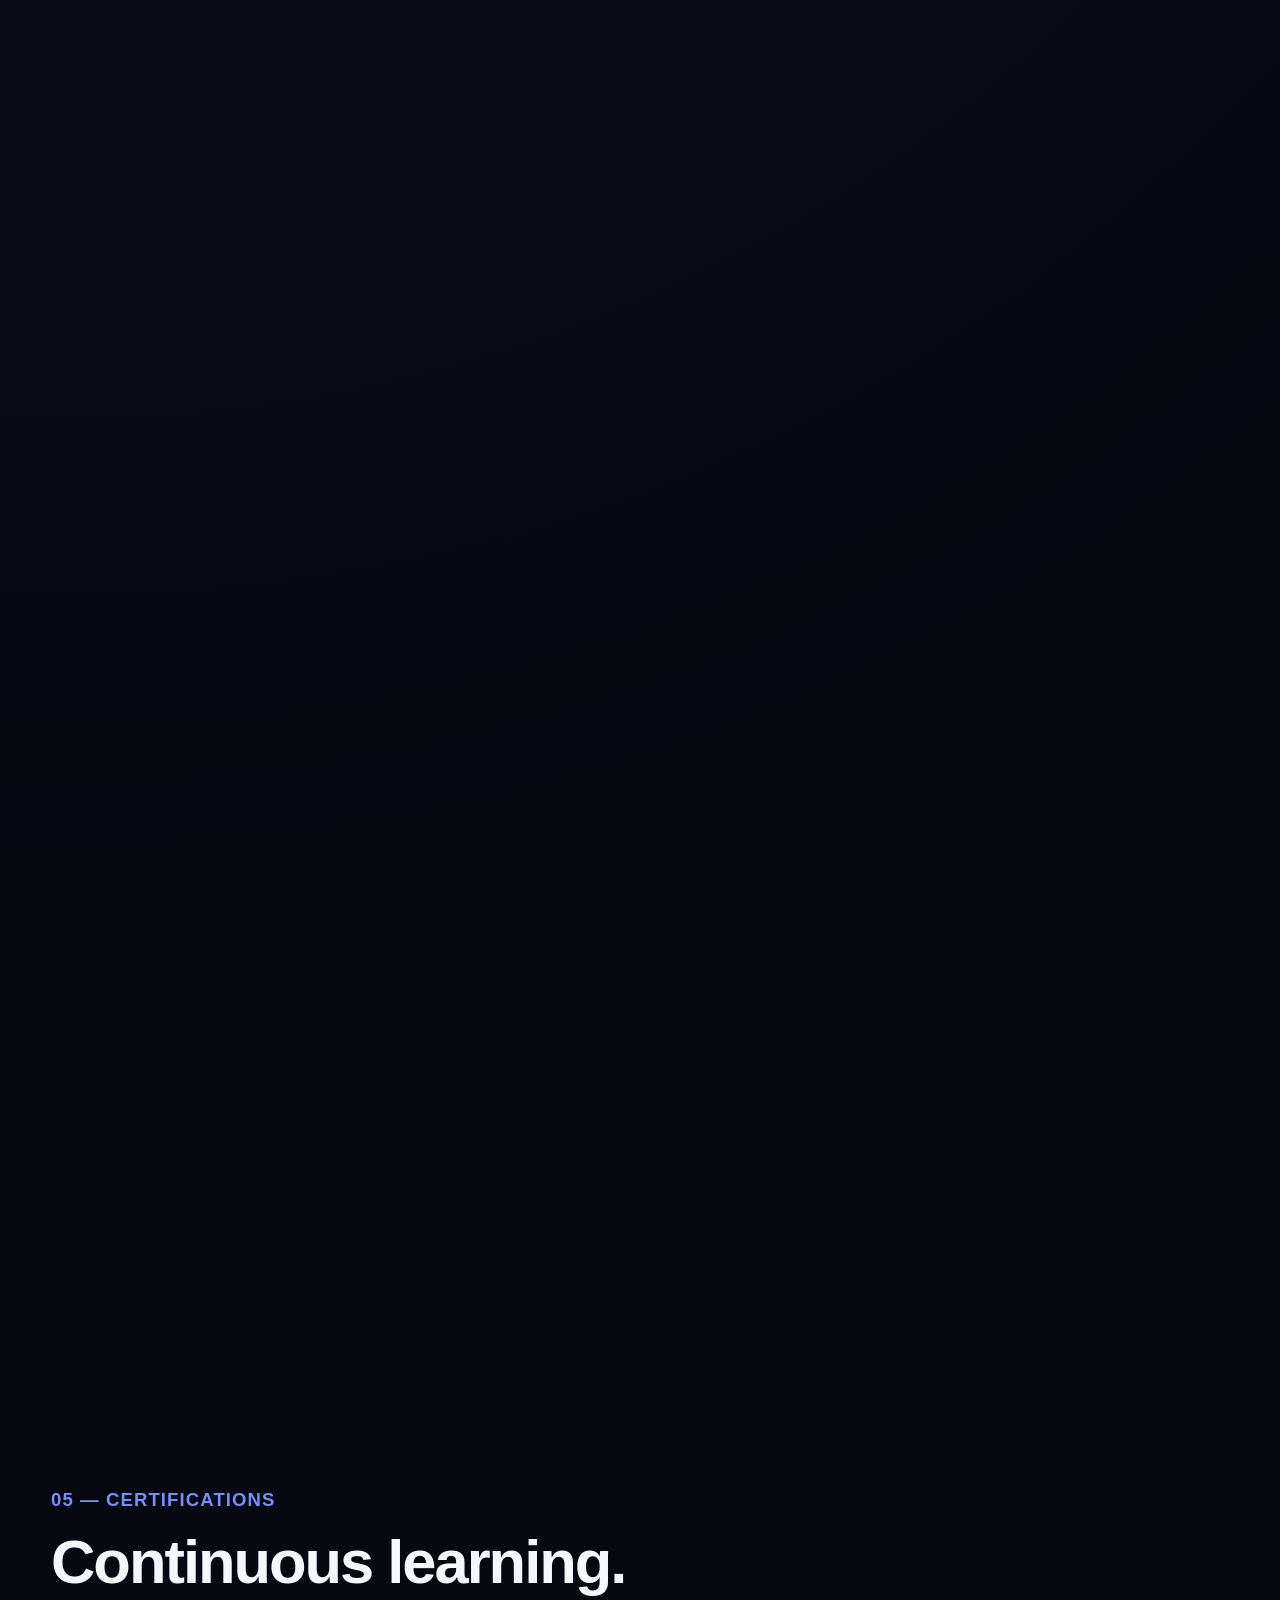
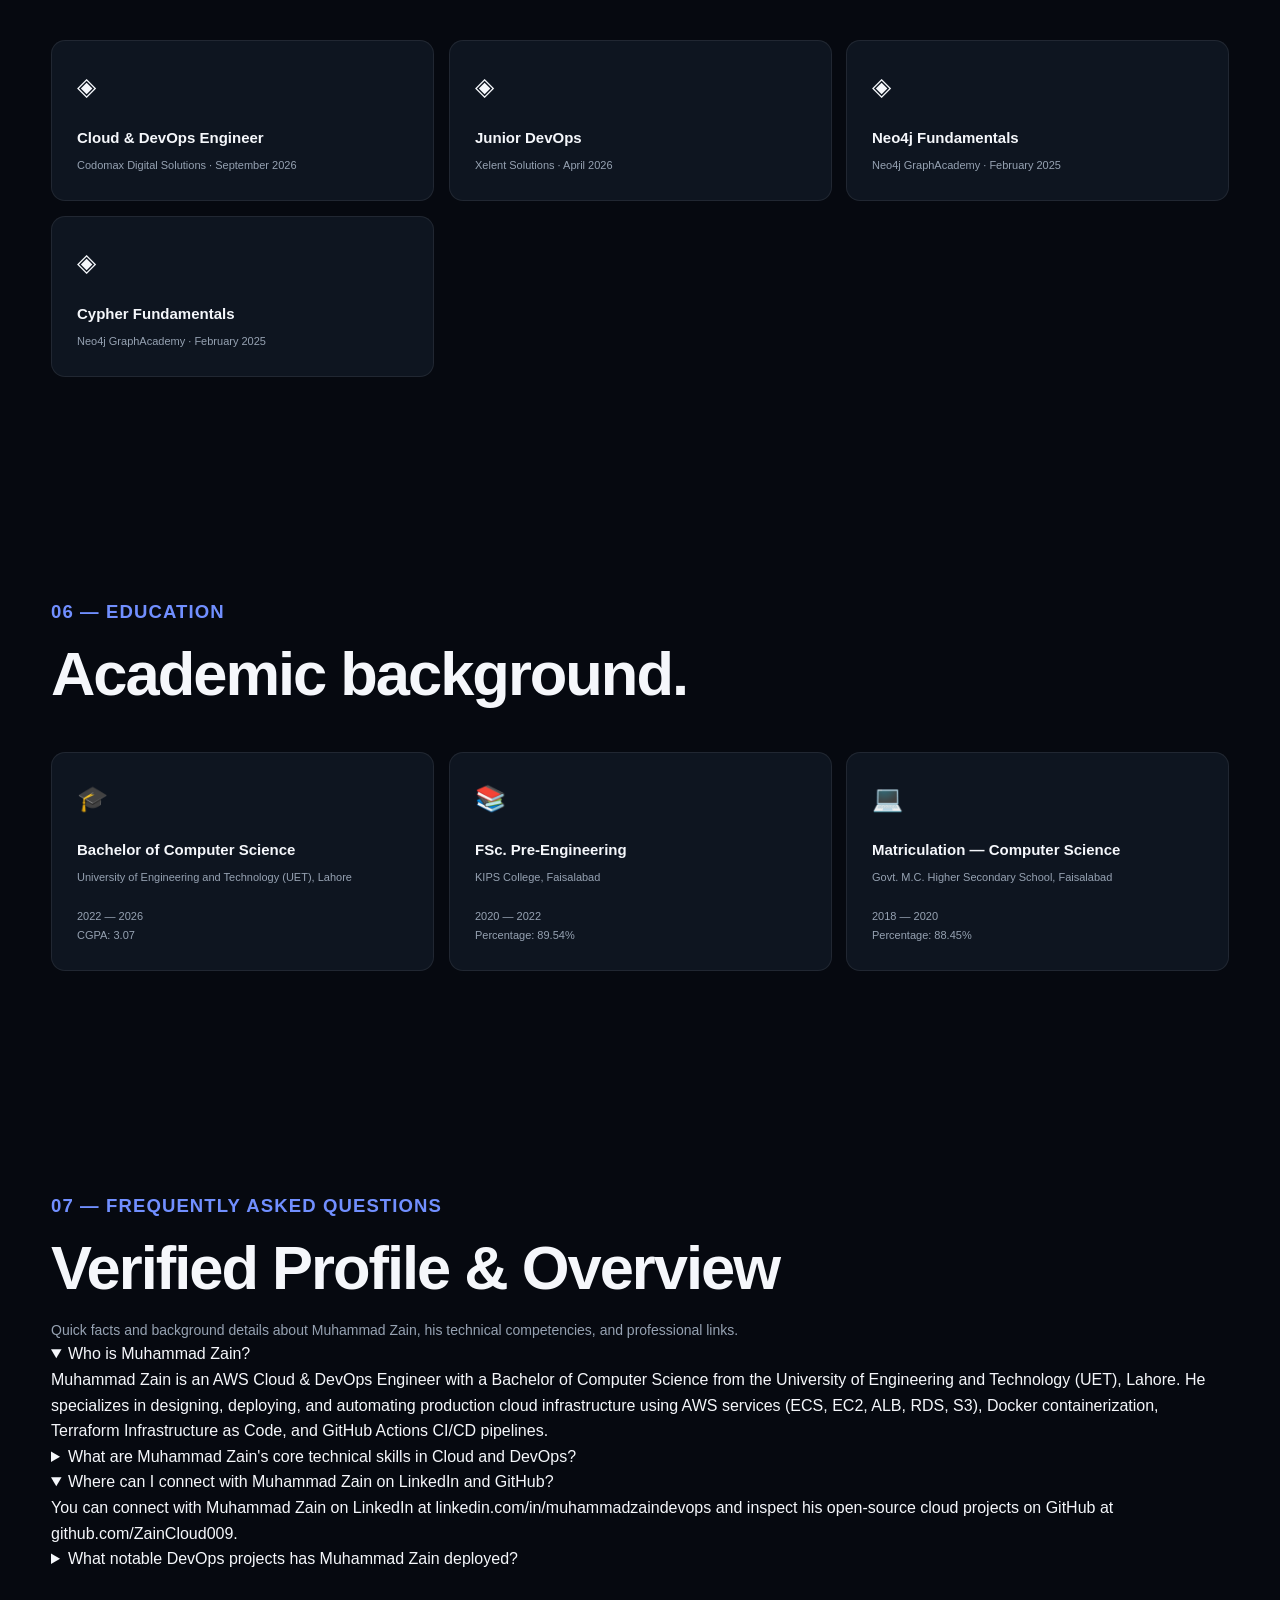
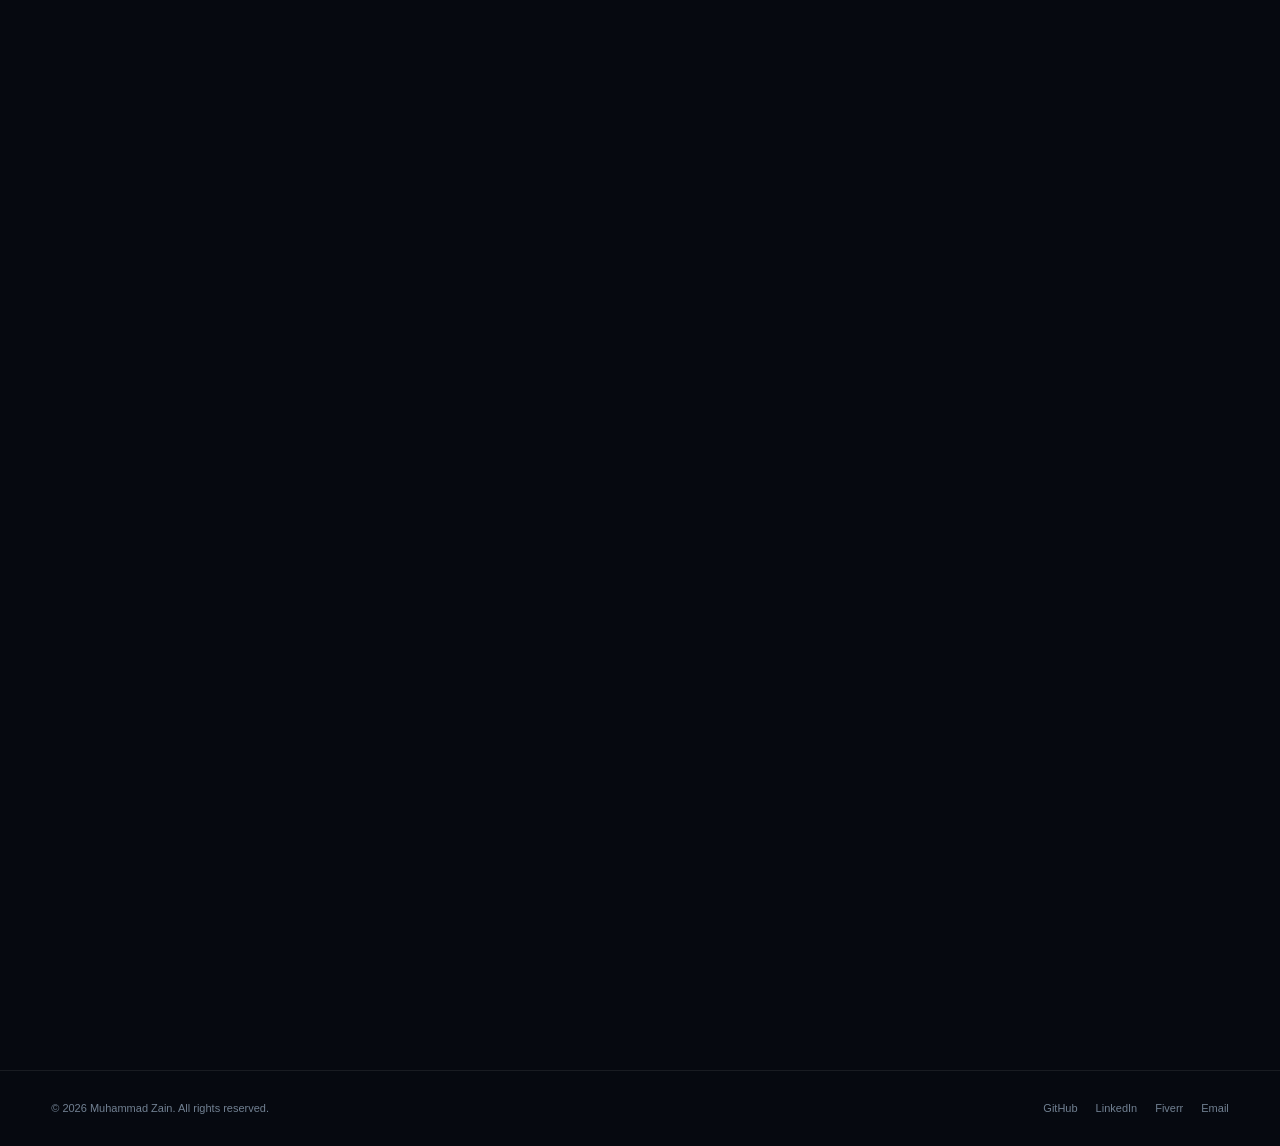
==== commit 46dc5dfc: "feat(seo): optimize favicons with absolute URLs, 48px/96px multiples, and WebSite alternateName sche" ====
--- a/index.html
+++ b/index.html
@@ -17,13 +17,14 @@
 
 <link rel="canonical" href="https://zaincloud009.github.io/MuhammadZainPortfolio/">
 
-<!-- SITE ICONS & FAVICONS -->
-<link rel="icon" type="image/x-icon" href="favicon.ico">
-<link rel="icon" type="image/png" sizes="192x192" href="favicon-192.png">
-<link rel="icon" type="image/png" sizes="48x48" href="favicon-48.png">
-<link rel="icon" type="image/png" sizes="32x32" href="favicon-32.png">
-<link rel="apple-touch-icon" sizes="180x180" href="apple-touch-icon.png">
-<link rel="shortcut icon" href="favicon.ico">
+<!-- SITE ICONS & FAVICONS (GOOGLE SEARCH COMPLIANT) -->
+<link rel="icon" type="image/png" sizes="48x48" href="https://zaincloud009.github.io/MuhammadZainPortfolio/favicon-48.png">
+<link rel="icon" type="image/png" sizes="96x96" href="https://zaincloud009.github.io/MuhammadZainPortfolio/favicon-96.png">
+<link rel="icon" type="image/png" sizes="192x192" href="https://zaincloud009.github.io/MuhammadZainPortfolio/favicon-192.png">
+<link rel="icon" type="image/x-icon" href="https://zaincloud009.github.io/MuhammadZainPortfolio/favicon.ico">
+<link rel="icon" type="image/png" sizes="32x32" href="https://zaincloud009.github.io/MuhammadZainPortfolio/favicon-32.png">
+<link rel="shortcut icon" href="https://zaincloud009.github.io/MuhammadZainPortfolio/favicon.ico">
+<link rel="apple-touch-icon" sizes="180x180" href="https://zaincloud009.github.io/MuhammadZainPortfolio/apple-touch-icon.png">
 
 <!-- OPEN GRAPH / FACEBOOK / LINKEDIN -->
 <meta property="og:type" content="profile">
@@ -110,6 +111,12 @@
       "@id": "https://zaincloud009.github.io/MuhammadZainPortfolio/#website",
       "url": "https://zaincloud009.github.io/MuhammadZainPortfolio/",
       "name": "Muhammad Zain Portfolio",
+      "alternateName": [
+        "Muhammad Zain",
+        "Muhammad Zain DevOps",
+        "Muhammad Zain AWS",
+        "ZainCloud009"
+      ],
       "description": "Official portfolio of Muhammad Zain, AWS Cloud & DevOps Engineer.",
       "publisher": {
         "@id": "https://zaincloud009.github.io/MuhammadZainPortfolio/#person"
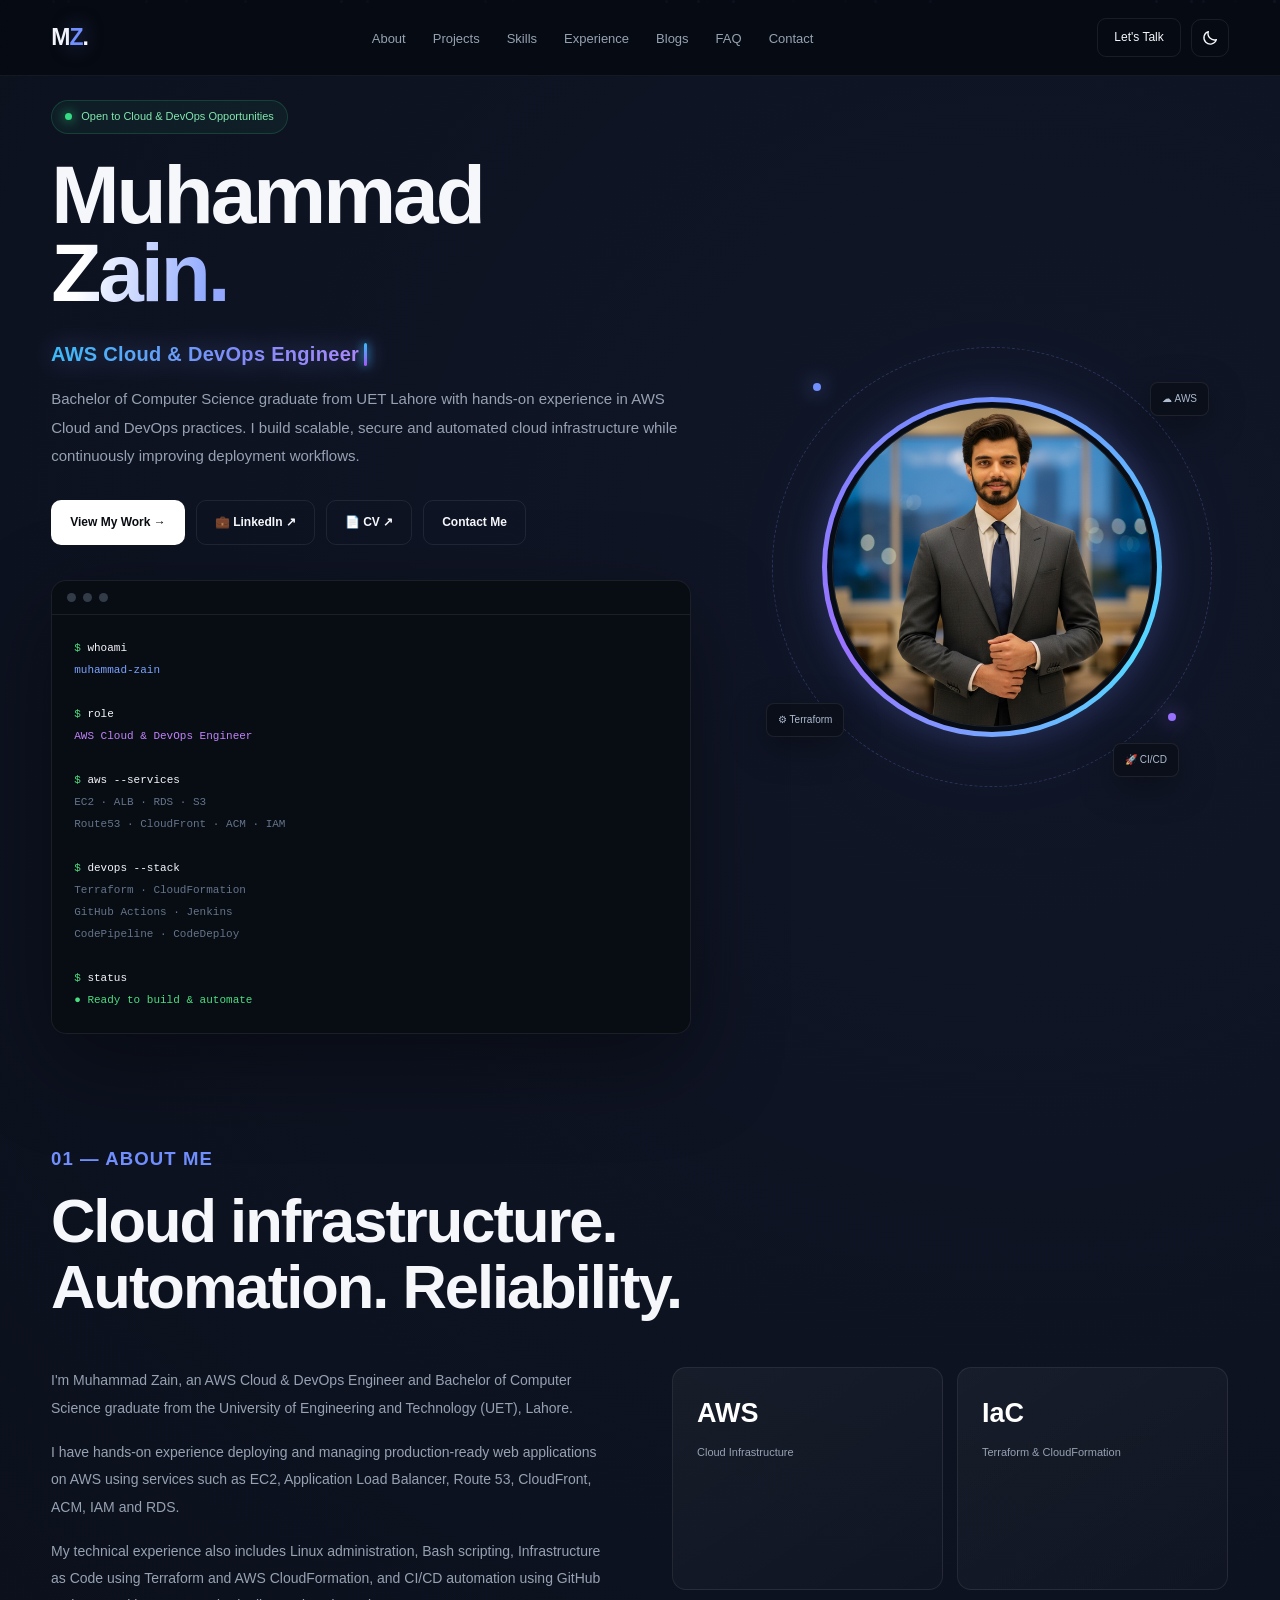
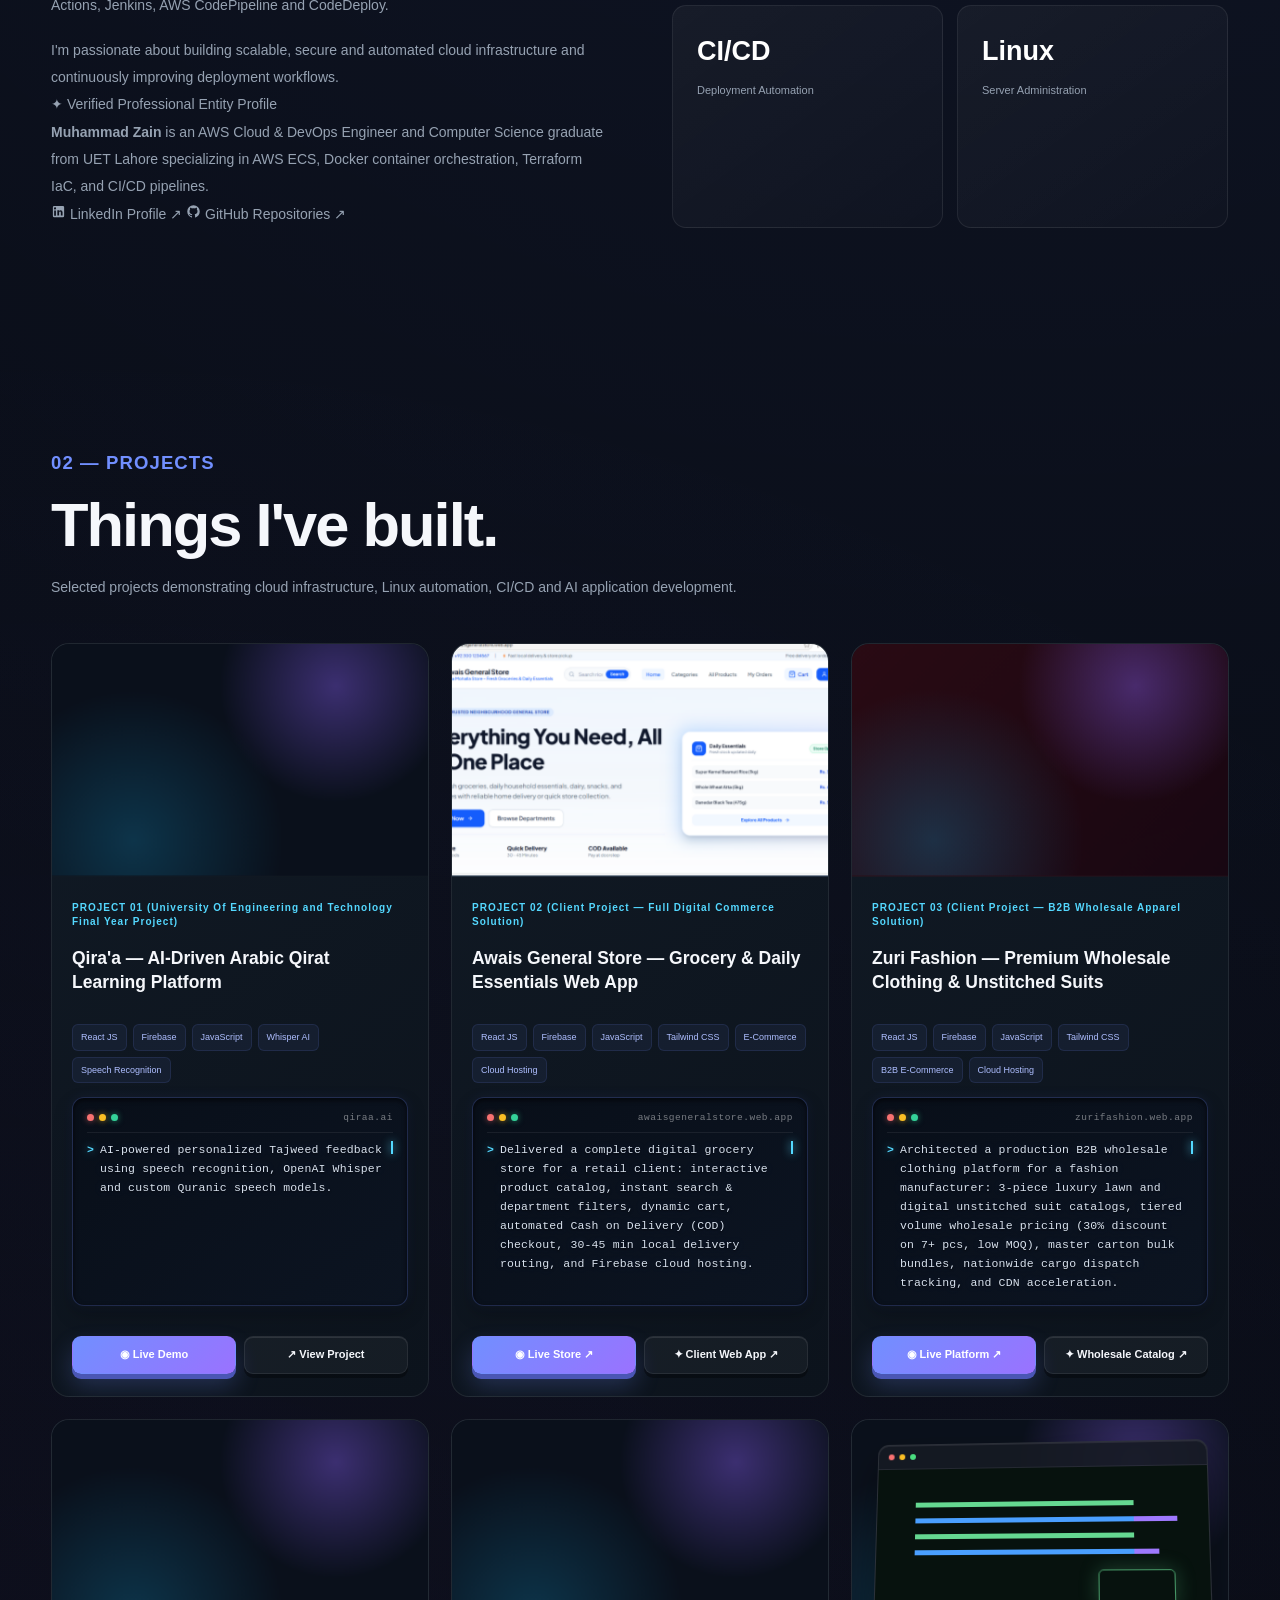
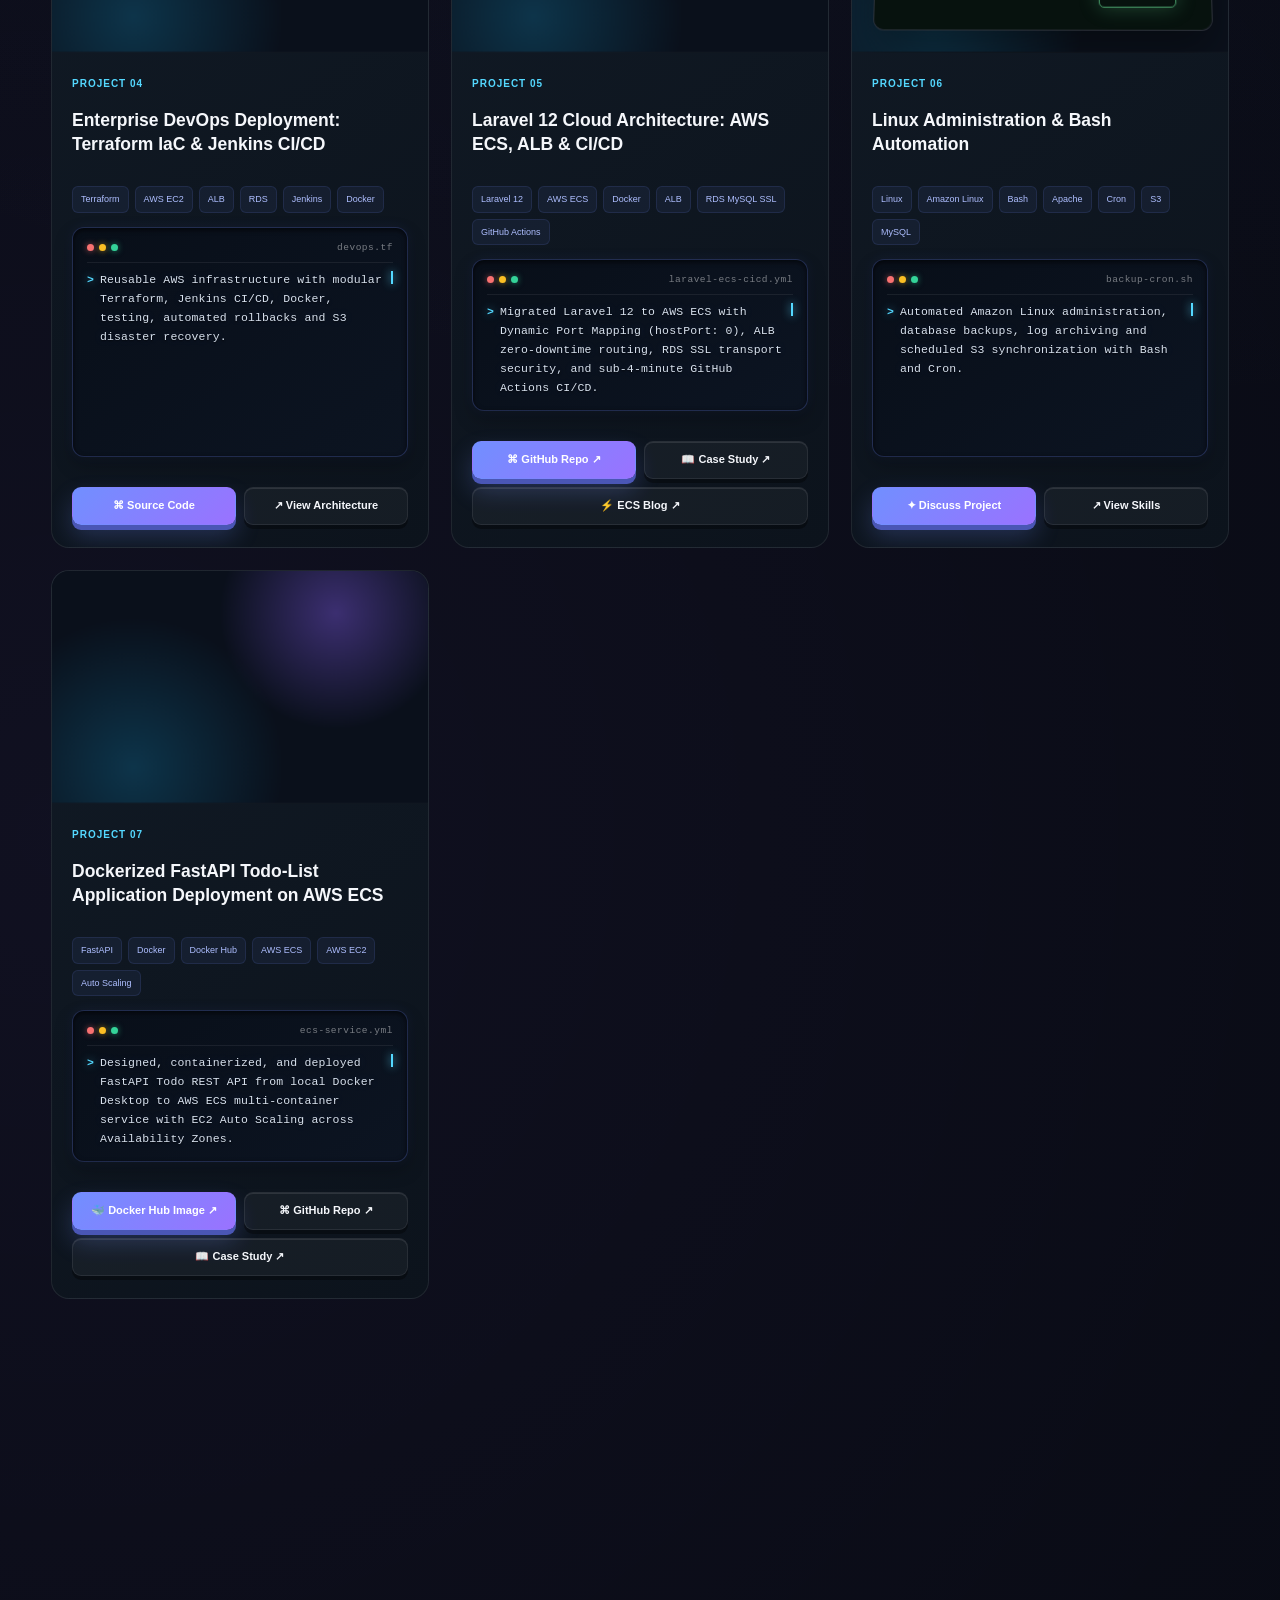
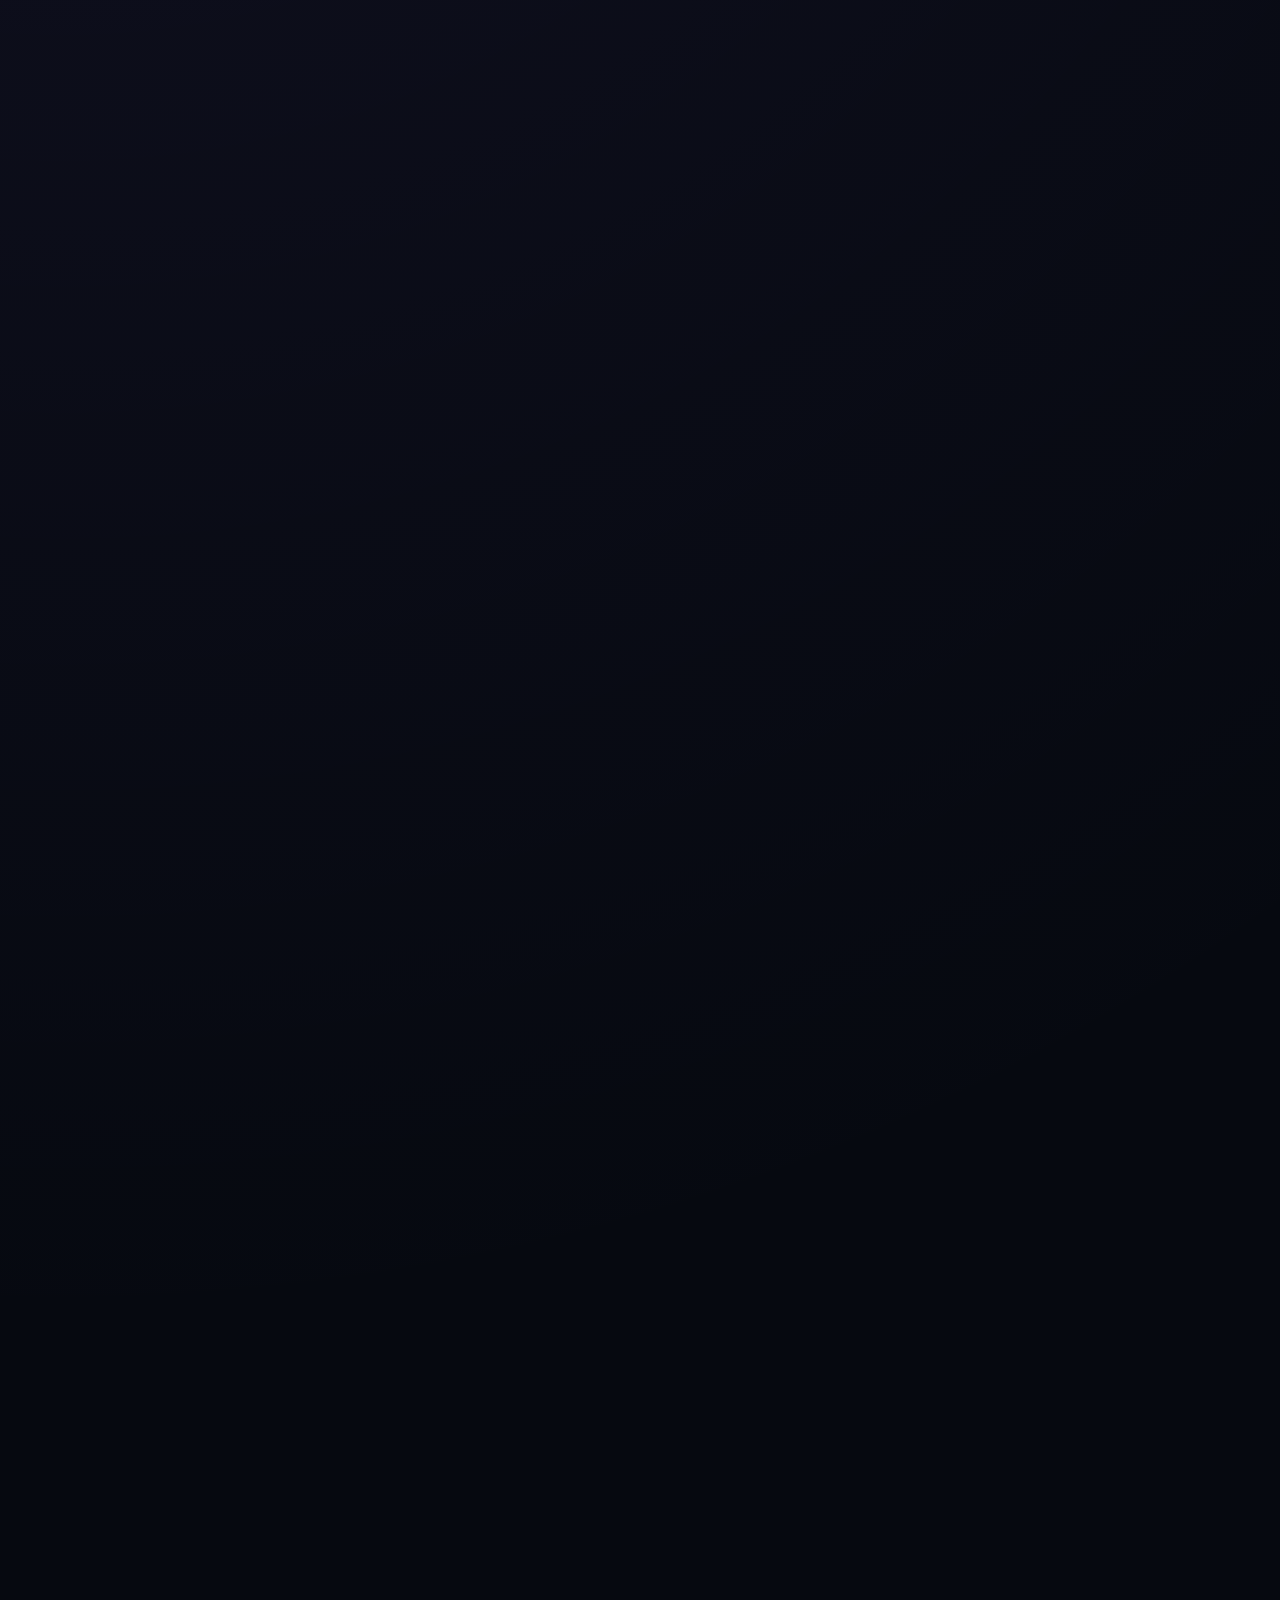
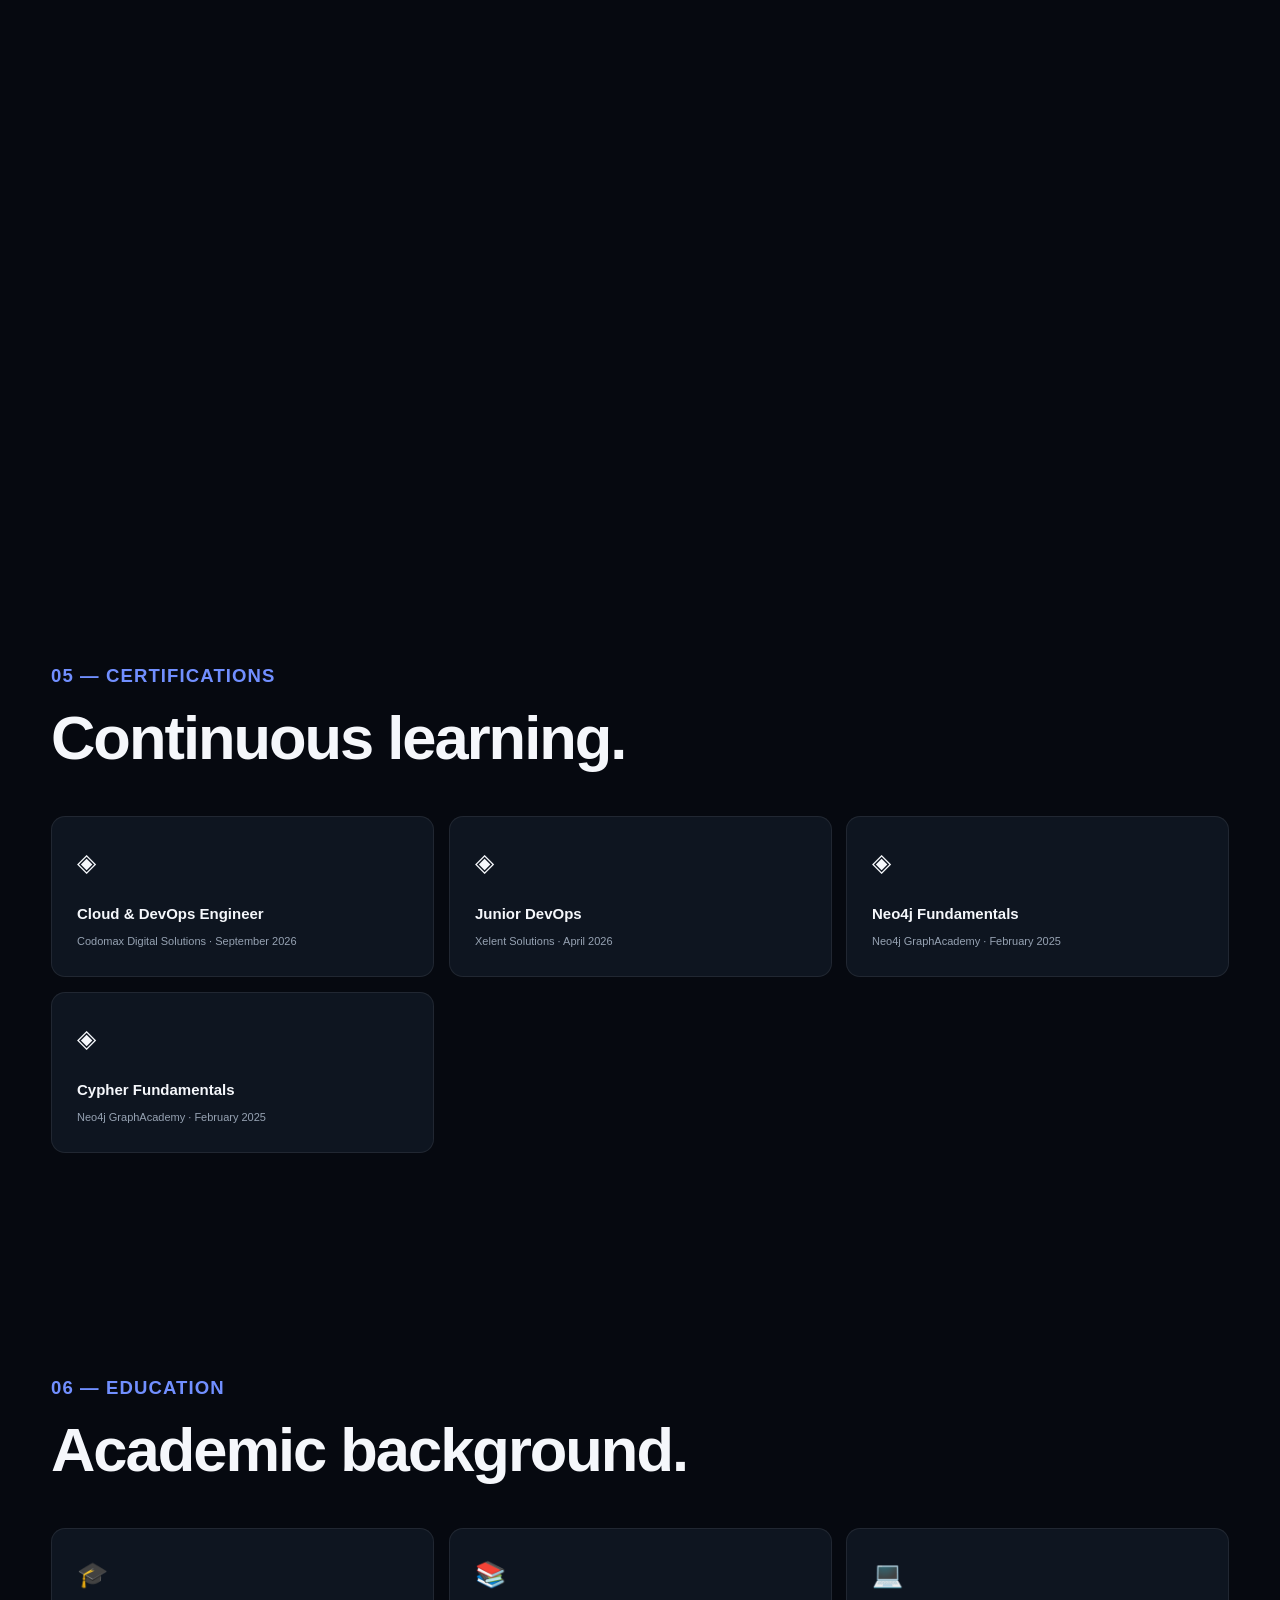
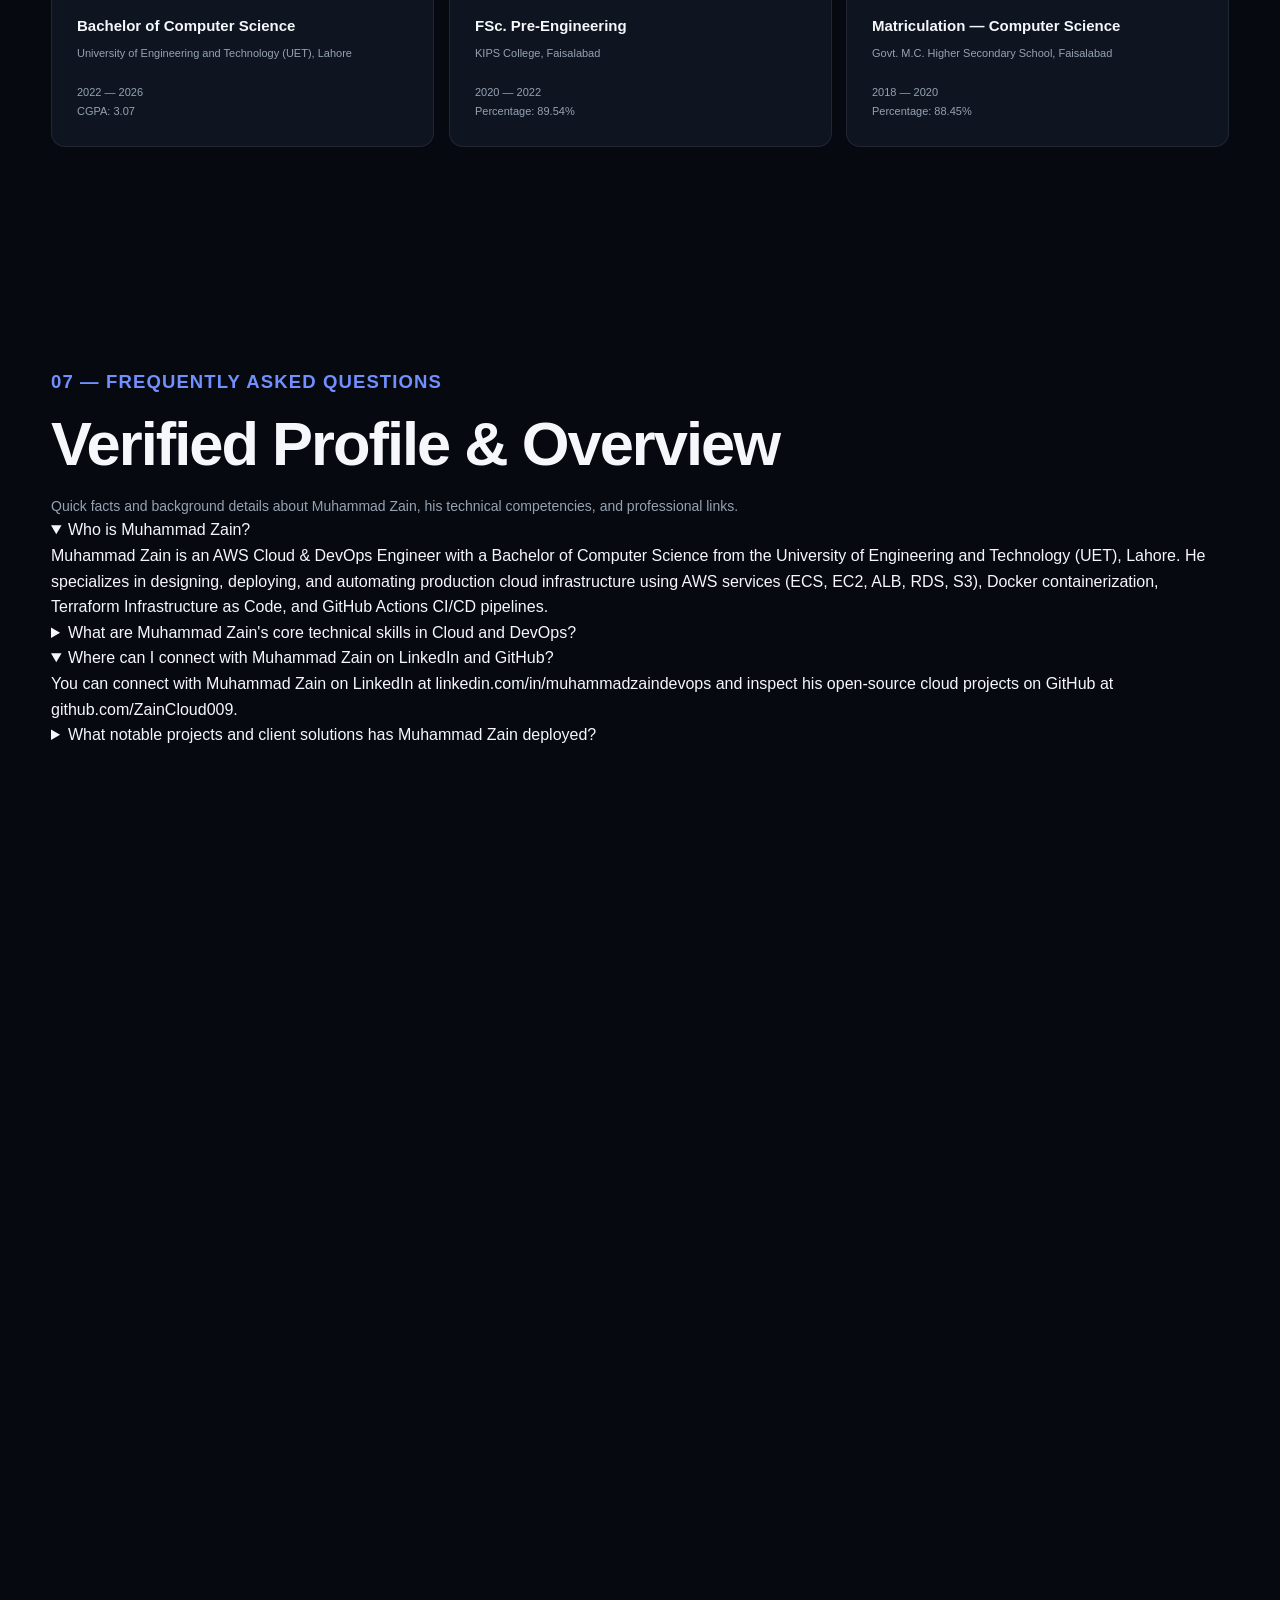
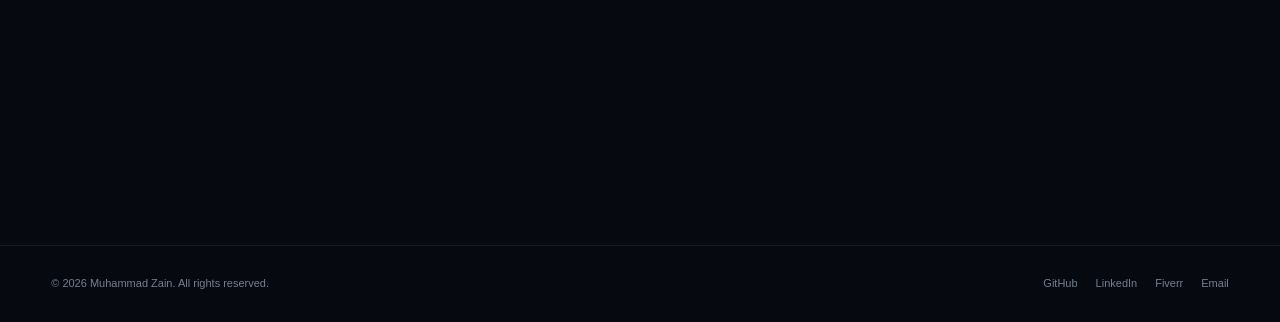
==== commit bd9bcc3f: "feat(projects): add client projects Awais General Store (Project 02) and Zuri Fashion (Project 03)" ====
--- a/index.html
+++ b/index.html
@@ -166,10 +166,10 @@
         },
         {
           "@type": "Question",
-          "name": "What notable DevOps projects has Muhammad Zain deployed?",
+          "name": "What notable projects and client solutions has Muhammad Zain deployed?",
           "acceptedAnswer": {
             "@type": "Answer",
-            "text": "Muhammad Zain's featured projects include: (1) Dockerized FastAPI Todo-List Application deployed on AWS ECS with multi-container Auto Scaling across Availability Zones, (2) Laravel 12 Zero-Downtime Deployment on AWS ECS with dynamic port mapping (hostPort: 0) and ALB routing, and (3) Enterprise DevOps deployment using modular Terraform IaC, Jenkins CI/CD, and S3 disaster recovery."
+            "text": "Muhammad Zain's featured engineering projects include: (1) Awais General Store — end-to-end digital grocery & daily essentials e-commerce web app for a retail client, (2) Zuri Fashion — enterprise B2B wholesale clothing web app with tiered volume pricing and nationwide cargo dispatch, (3) Dockerized FastAPI Todo-List Application deployed on AWS ECS with multi-container Auto Scaling across Availability Zones, (4) Laravel 12 Zero-Downtime Deployment on AWS ECS with dynamic port mapping (hostPort: 0) and ALB routing, and (5) Enterprise DevOps deployment using modular Terraform IaC, Jenkins CI/CD, and S3 disaster recovery."
           }
         }
       ]
@@ -1333,6 +1333,14 @@
     height:2px;
     background:#74e0ff;
     box-shadow:-12px -13px 0 #a182ff, 12px 10px 0 #74e0ff, 25px -8px 0 #a182ff, -27px 8px 0 #74e0ff;
+}
+
+.visual-awais{
+    background:linear-gradient(135deg, #07172c, #0d2847);
+}
+
+.visual-zuri{
+    background:linear-gradient(135deg, #2a0b14, #180712);
 }
 
 .visual-devops .mockup-screen{
@@ -3048,13 +3056,83 @@
 
 
 
+<article class="project" data-href="https://awaisgeneralstore.web.app/">
+    <div class="project-visual visual-awais">
+        <img class="project-image" src="images/awais-general-store.png" alt="Awais General Store - Grocery &amp; Daily Essentials E-Commerce Web App preview" loading="lazy" decoding="async" width="1024" height="512">
+    </div>
+    <div class="project-content">
+        <div class="project-number">PROJECT 02 (Client Project — Full Digital Commerce Solution)</div>
+        <h3>Awais General Store — Grocery &amp; Daily Essentials Web App</h3>
+        <div class="tags">
+            <span class="tag">React JS</span>
+            <span class="tag">Firebase</span>
+            <span class="tag">JavaScript</span>
+            <span class="tag">Tailwind CSS</span>
+            <span class="tag">E-Commerce</span>
+            <span class="tag">Cloud Hosting</span>
+        </div>
+        <div class="project-desc-3d">
+            <div class="project-desc-header">
+                <span class="desc-dot red"></span>
+                <span class="desc-dot yellow"></span>
+                <span class="desc-dot green"></span>
+                <span class="desc-terminal-title">awaisgeneralstore.web.app</span>
+            </div>
+            <div class="project-desc-body">
+                <span class="desc-prompt">&gt;</span>
+                <p class="project-desc-text" data-text="Delivered a complete digital grocery store for a retail client: interactive product catalog, instant search & department filters, dynamic cart, automated Cash on Delivery (COD) checkout, 30-45 min local delivery routing, and Firebase cloud hosting.">Delivered a complete digital grocery store for a retail client: interactive product catalog, instant search & department filters, dynamic cart, automated Cash on Delivery (COD) checkout, 30-45 min local delivery routing, and Firebase cloud hosting.</p>
+                <span class="desc-cursor" aria-hidden="true"></span>
+            </div>
+        </div>
+        <div class="project-actions">
+            <a href="https://awaisgeneralstore.web.app/" target="_blank" rel="noopener noreferrer" class="project-action primary">◉ Live Store ↗</a>
+            <a href="https://awaisgeneralstore.web.app/" target="_blank" rel="noopener noreferrer" class="project-action">✦ Client Web App ↗</a>
+        </div>
+    </div>
+</article>
+
+<article class="project" data-href="https://zurifashion.web.app/">
+    <div class="project-visual visual-zuri">
+        <img class="project-image" src="images/zuri-fashion.png" alt="Zuri Fashion - Premium Wholesale Clothing &amp; Unstitched Suits preview" loading="lazy" decoding="async" width="1024" height="515">
+    </div>
+    <div class="project-content">
+        <div class="project-number">PROJECT 03 (Client Project — B2B Wholesale Apparel Solution)</div>
+        <h3>Zuri Fashion — Premium Wholesale Clothing &amp; Unstitched Suits</h3>
+        <div class="tags">
+            <span class="tag">React JS</span>
+            <span class="tag">Firebase</span>
+            <span class="tag">JavaScript</span>
+            <span class="tag">Tailwind CSS</span>
+            <span class="tag">B2B E-Commerce</span>
+            <span class="tag">Cloud Hosting</span>
+        </div>
+        <div class="project-desc-3d">
+            <div class="project-desc-header">
+                <span class="desc-dot red"></span>
+                <span class="desc-dot yellow"></span>
+                <span class="desc-dot green"></span>
+                <span class="desc-terminal-title">zurifashion.web.app</span>
+            </div>
+            <div class="project-desc-body">
+                <span class="desc-prompt">&gt;</span>
+                <p class="project-desc-text" data-text="Architected a production B2B wholesale clothing platform for a fashion manufacturer: 3-piece luxury lawn and digital unstitched suit catalogs, tiered volume wholesale pricing (30% discount on 7+ pcs, low MOQ), master carton bulk bundles, nationwide cargo dispatch tracking, and CDN acceleration.">Architected a production B2B wholesale clothing platform for a fashion manufacturer: 3-piece luxury lawn and digital unstitched suit catalogs, tiered volume wholesale pricing (30% discount on 7+ pcs, low MOQ), master carton bulk bundles, nationwide cargo dispatch tracking, and CDN acceleration.</p>
+                <span class="desc-cursor" aria-hidden="true"></span>
+            </div>
+        </div>
+        <div class="project-actions">
+            <a href="https://zurifashion.web.app/" target="_blank" rel="noopener noreferrer" class="project-action primary">◉ Live Platform ↗</a>
+            <a href="https://zurifashion.web.app/" target="_blank" rel="noopener noreferrer" class="project-action">✦ Wholesale Catalog ↗</a>
+        </div>
+    </div>
+</article>
+
 <article class="project" data-href="project-enterprise-devops.html">
     <div class="project-visual visual-devops">
         <img class="project-image" src="images/Project2.jpeg" alt="Enterprise DevOps deployment architecture with Terraform and Jenkins preview" loading="lazy" decoding="async" width="900" height="600">
     </div>
     <div class="project-content">
-        <div class="project-number">PROJECT 02</div>
-        <h3>Enterprise DevOps Deployment: Terraform IaC & Jenkins CI/CD</h3>
+        <div class="project-number">PROJECT 04</div>
+        <h3>Enterprise DevOps Deployment: Terraform IaC &amp; Jenkins CI/CD</h3>
         <div class="tags"><span class="tag">Terraform</span><span class="tag">AWS EC2</span><span class="tag">ALB</span><span class="tag">RDS</span><span class="tag">Jenkins</span><span class="tag">Docker</span></div>
         <div class="project-desc-3d">
             <div class="project-desc-header">
@@ -3084,7 +3162,7 @@
         <img class="project-image" src="images/Project3.jpeg" alt="Laravel 12 application on AWS ECS architecture preview" loading="lazy" decoding="async" width="900" height="600">
     </div>
     <div class="project-content">
-        <div class="project-number">PROJECT 03</div>
+        <div class="project-number">PROJECT 05</div>
         <h3>Laravel 12 Cloud Architecture: AWS ECS, ALB &amp; CI/CD</h3>
         <div class="tags"><span class="tag">Laravel 12</span><span class="tag">AWS ECS</span><span class="tag">Docker</span><span class="tag">ALB</span><span class="tag">RDS MySQL SSL</span><span class="tag">GitHub Actions</span></div>
         <div class="project-desc-3d">
@@ -3114,8 +3192,8 @@
     <div class="mockup-window"><div class="mockup-bar"><i></i><i></i><i></i></div><div class="mockup-screen"></div></div>
 </div>
 <div class="project-content">
-<div class="project-number">PROJECT 04</div>
-<h3>Linux Administration & Bash Automation</h3>
+<div class="project-number">PROJECT 06</div>
+<h3>Linux Administration &amp; Bash Automation</h3>
 <div class="tags">
 <span class="tag">Linux</span>
 <span class="tag">Amazon Linux</span>
@@ -3150,7 +3228,7 @@
         <img class="project-image" src="images/Project5.jpg" alt="Dockerized FastAPI Todo-List Application Deployment on AWS ECS preview" loading="lazy" decoding="async" width="900" height="600">
     </div>
     <div class="project-content">
-        <div class="project-number">PROJECT 05</div>
+        <div class="project-number">PROJECT 07</div>
         <h3>Dockerized FastAPI Todo-List Application Deployment on AWS ECS</h3>
         <div class="tags">
             <span class="tag">FastAPI</span>
@@ -3435,9 +3513,9 @@
   </details>
 
   <details class="faq-item">
-    <summary class="faq-question">What notable DevOps projects has Muhammad Zain deployed?</summary>
+    <summary class="faq-question">What notable projects and client solutions has Muhammad Zain deployed?</summary>
     <div class="faq-answer">
-      <p>Muhammad Zain's featured projects include: (1) <strong>Dockerized FastAPI Todo-List Application</strong> deployed on AWS ECS with multi-container Auto Scaling across Availability Zones, (2) <strong>Laravel 12 Zero-Downtime Deployment</strong> on AWS ECS with dynamic port mapping (hostPort: 0) and ALB routing, and (3) <strong>Enterprise DevOps deployment</strong> using modular Terraform IaC, Jenkins CI/CD, and S3 disaster recovery.</p>
+      <p>Muhammad Zain's featured engineering projects include: (1) <strong>Awais General Store</strong> — end-to-end digital grocery & daily essentials e-commerce web app for a retail client, (2) <strong>Zuri Fashion</strong> — enterprise B2B wholesale clothing web app with tiered volume pricing and nationwide cargo dispatch, (3) <strong>Dockerized FastAPI Todo-List Application</strong> on AWS ECS with multi-container Auto Scaling across Availability Zones, (4) <strong>Laravel 12 Cloud Architecture</strong> on AWS ECS with dynamic port mapping (hostPort: 0) and ALB routing, and (5) <strong>Enterprise DevOps Pipeline</strong> using modular Terraform IaC, Jenkins CI/CD, and S3 disaster recovery.</p>
     </div>
   </details>
 </div>
@@ -3739,7 +3817,12 @@
     card.addEventListener("click", function(event){
         if(event.target.closest(".project-action")) return;
         const href = card.getAttribute("data-href");
-        if(href) window.location.href = href;
+        if(!href) return;
+        if(href.startsWith("http://") || href.startsWith("https://")){
+            window.open(href, "_blank", "noopener,noreferrer");
+        } else {
+            window.location.href = href;
+        }
     });
 });
 
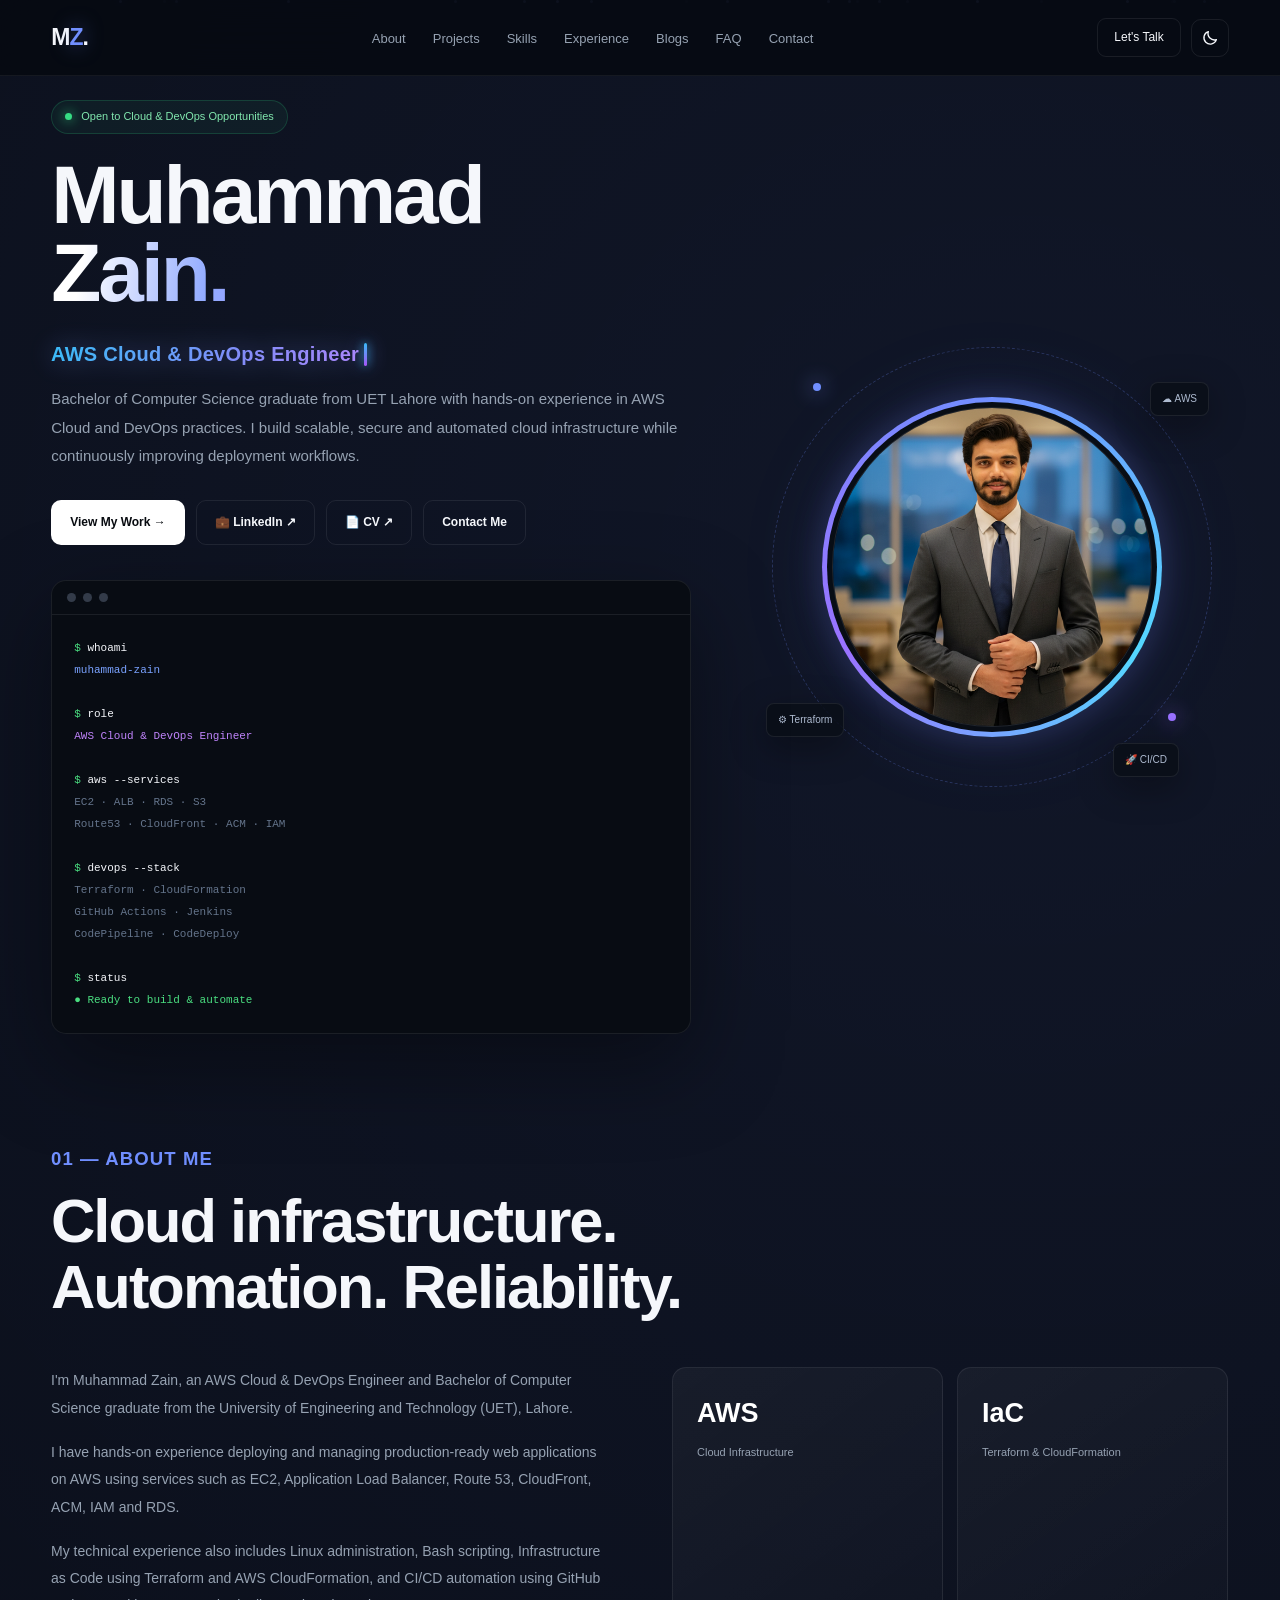
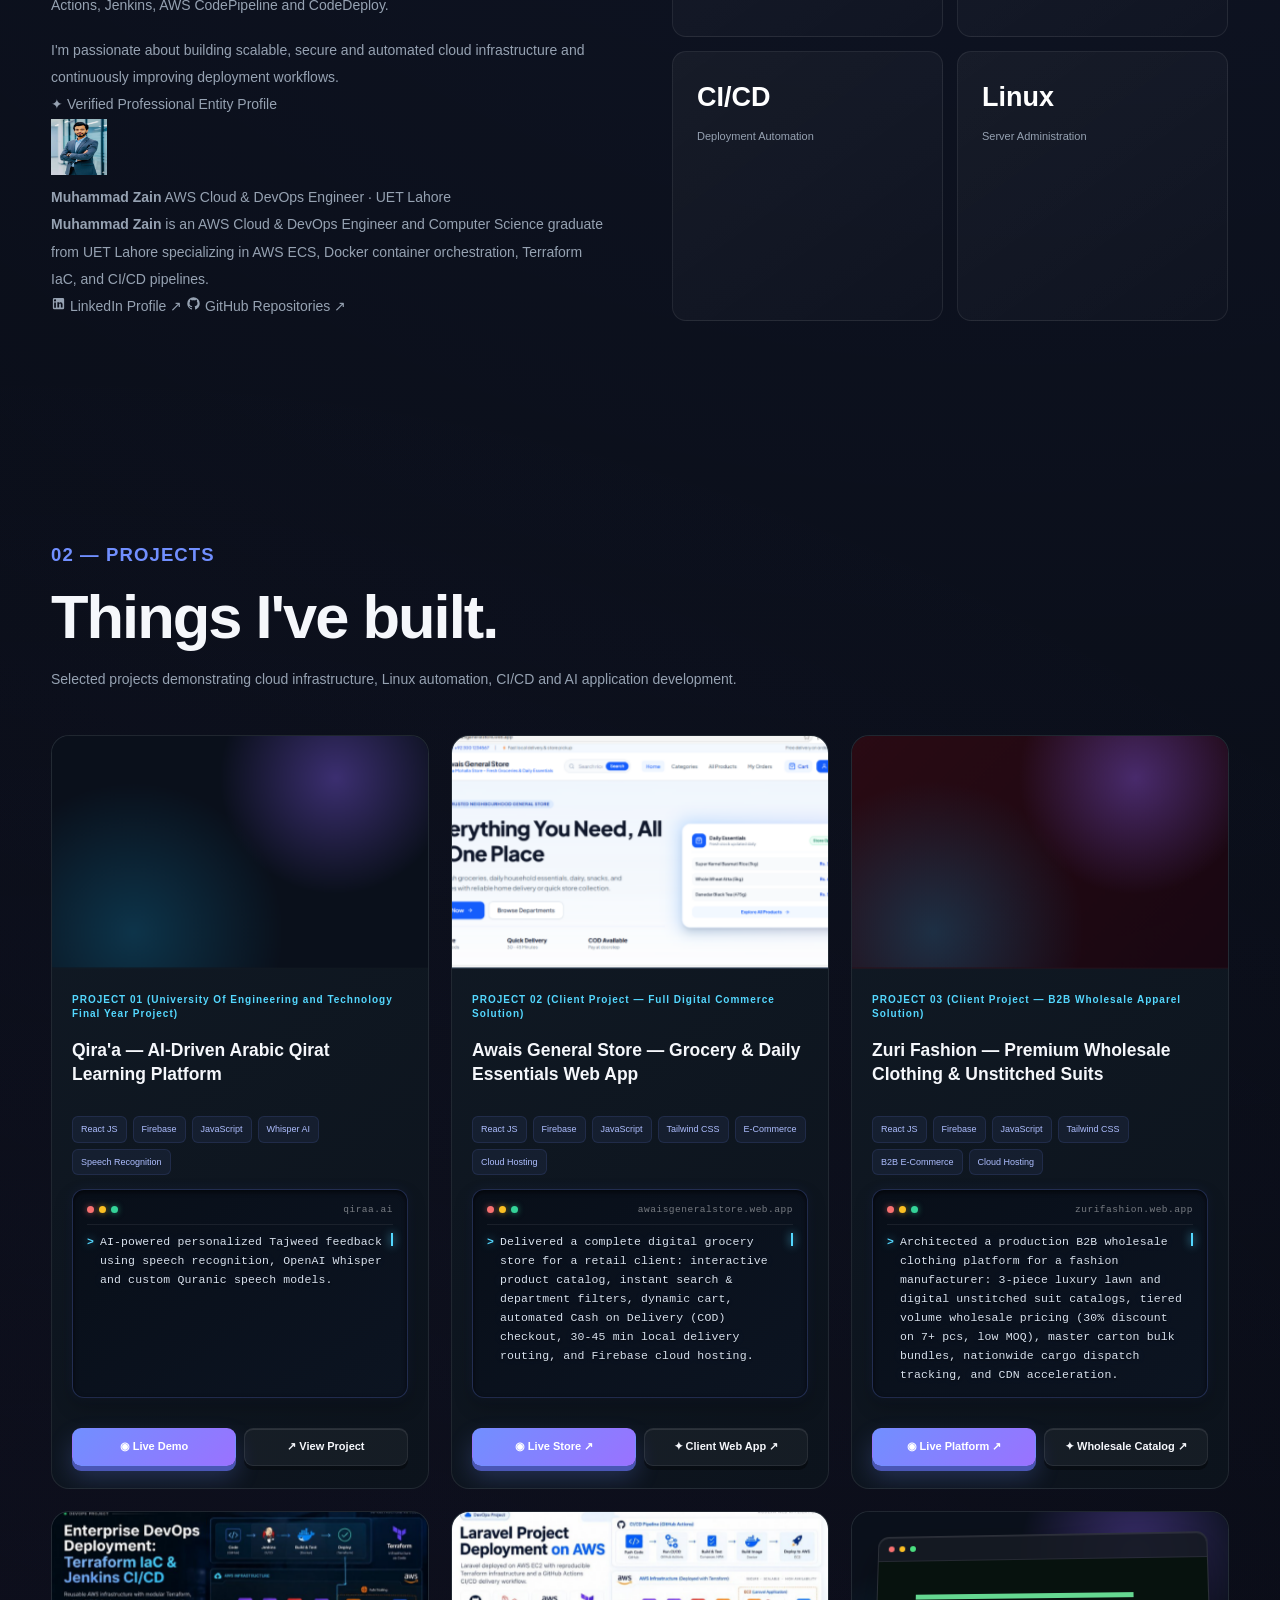
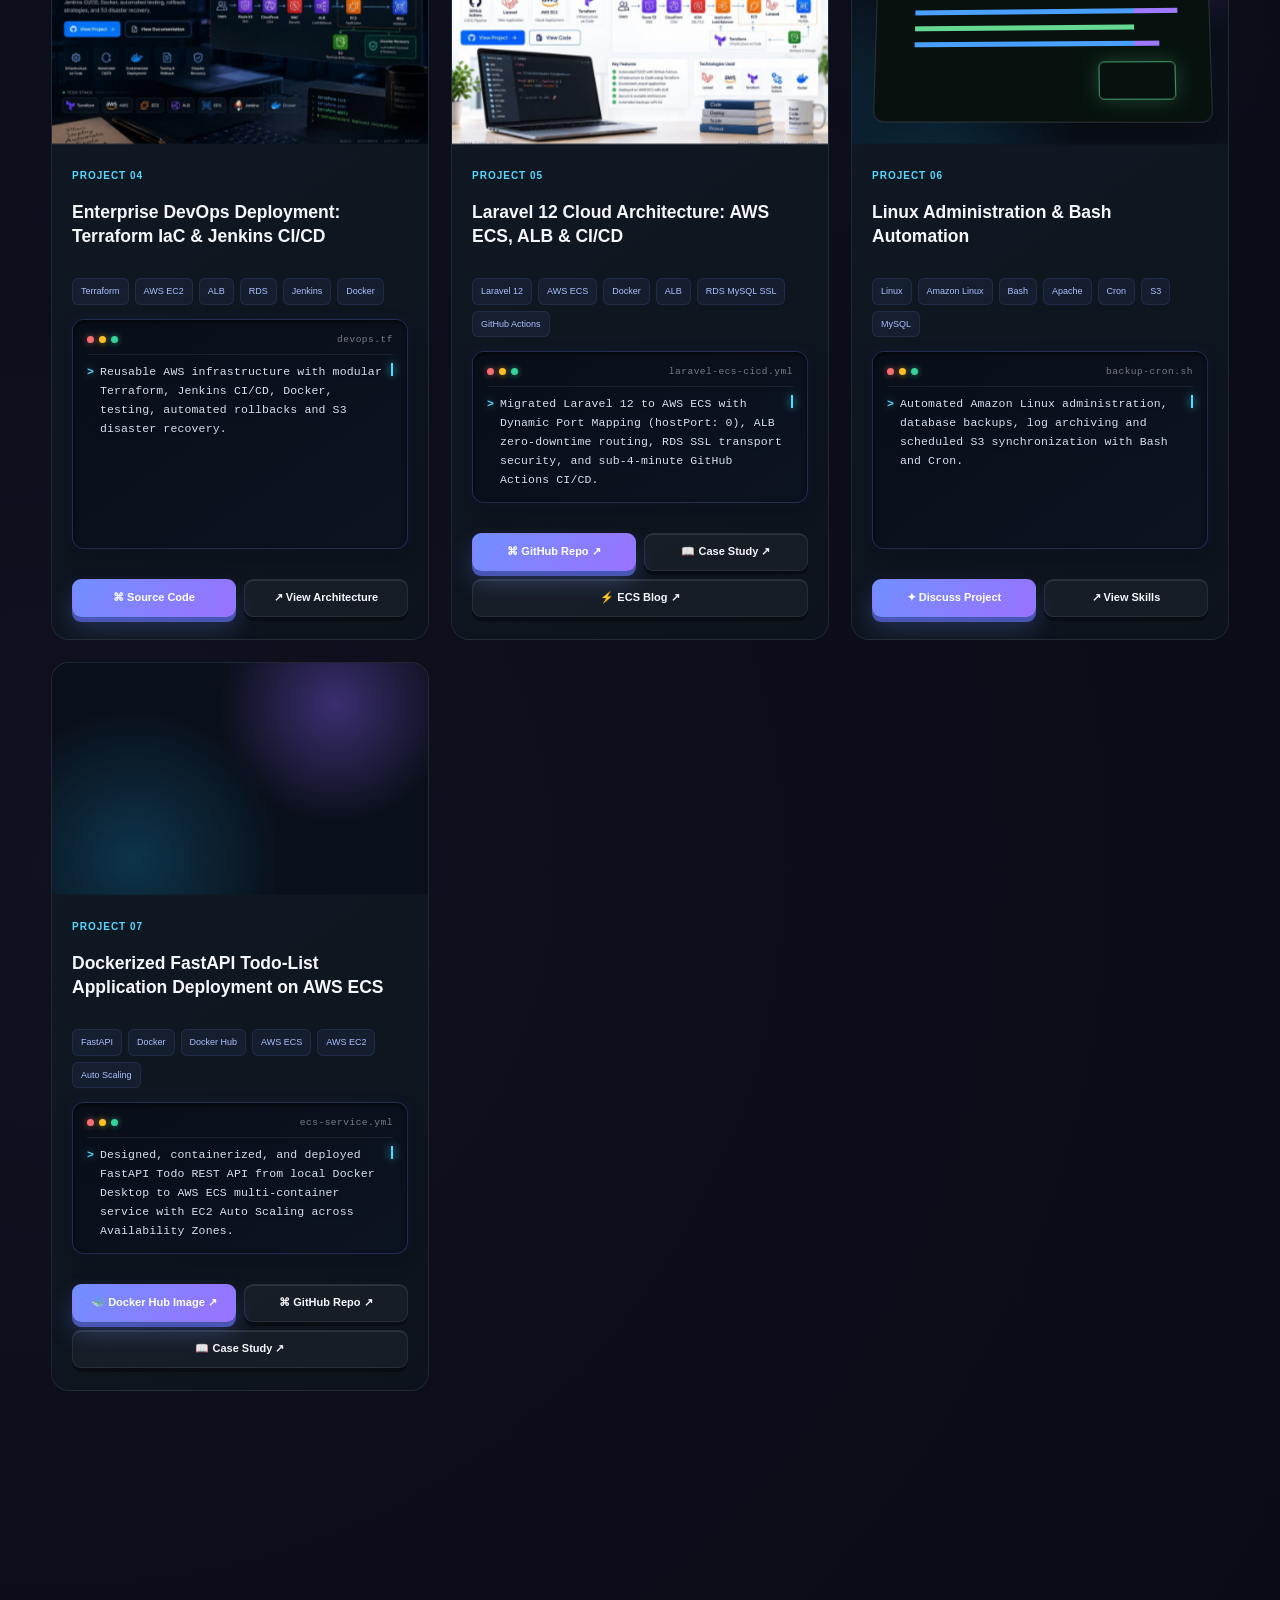
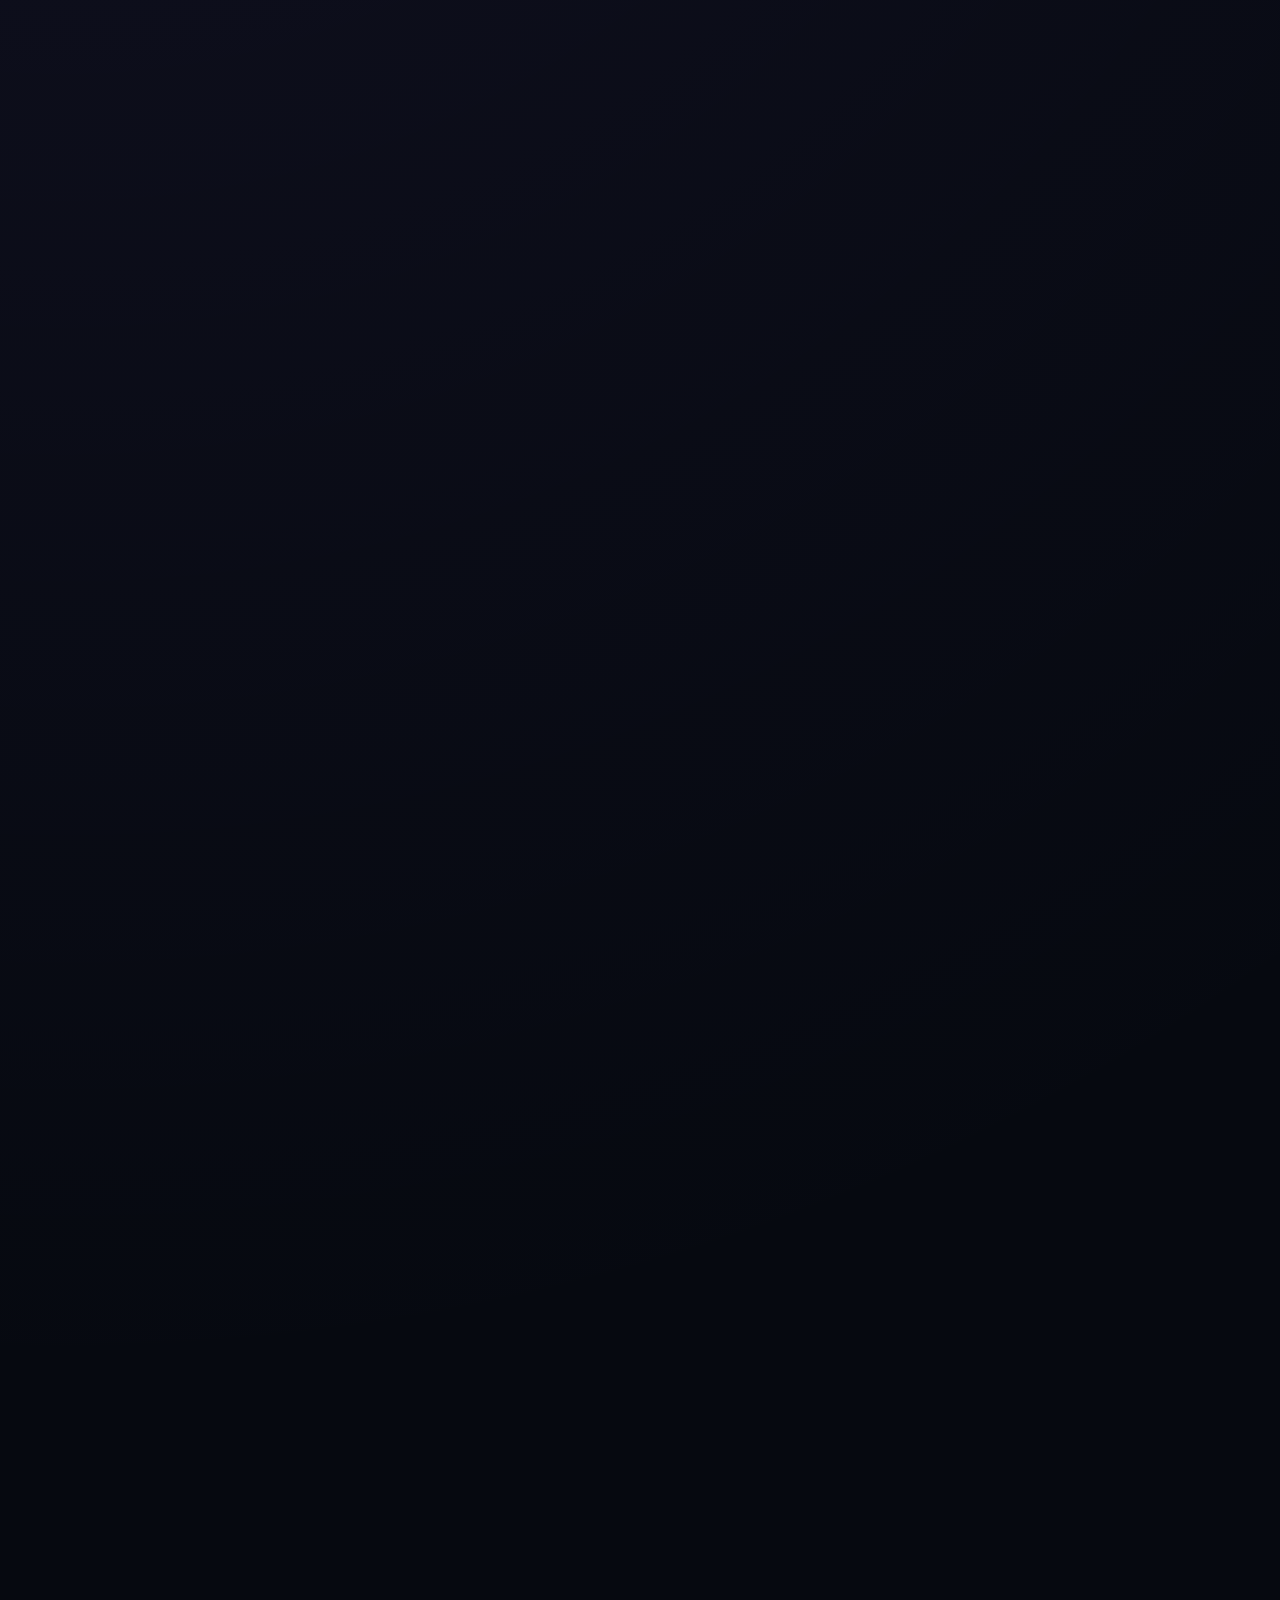
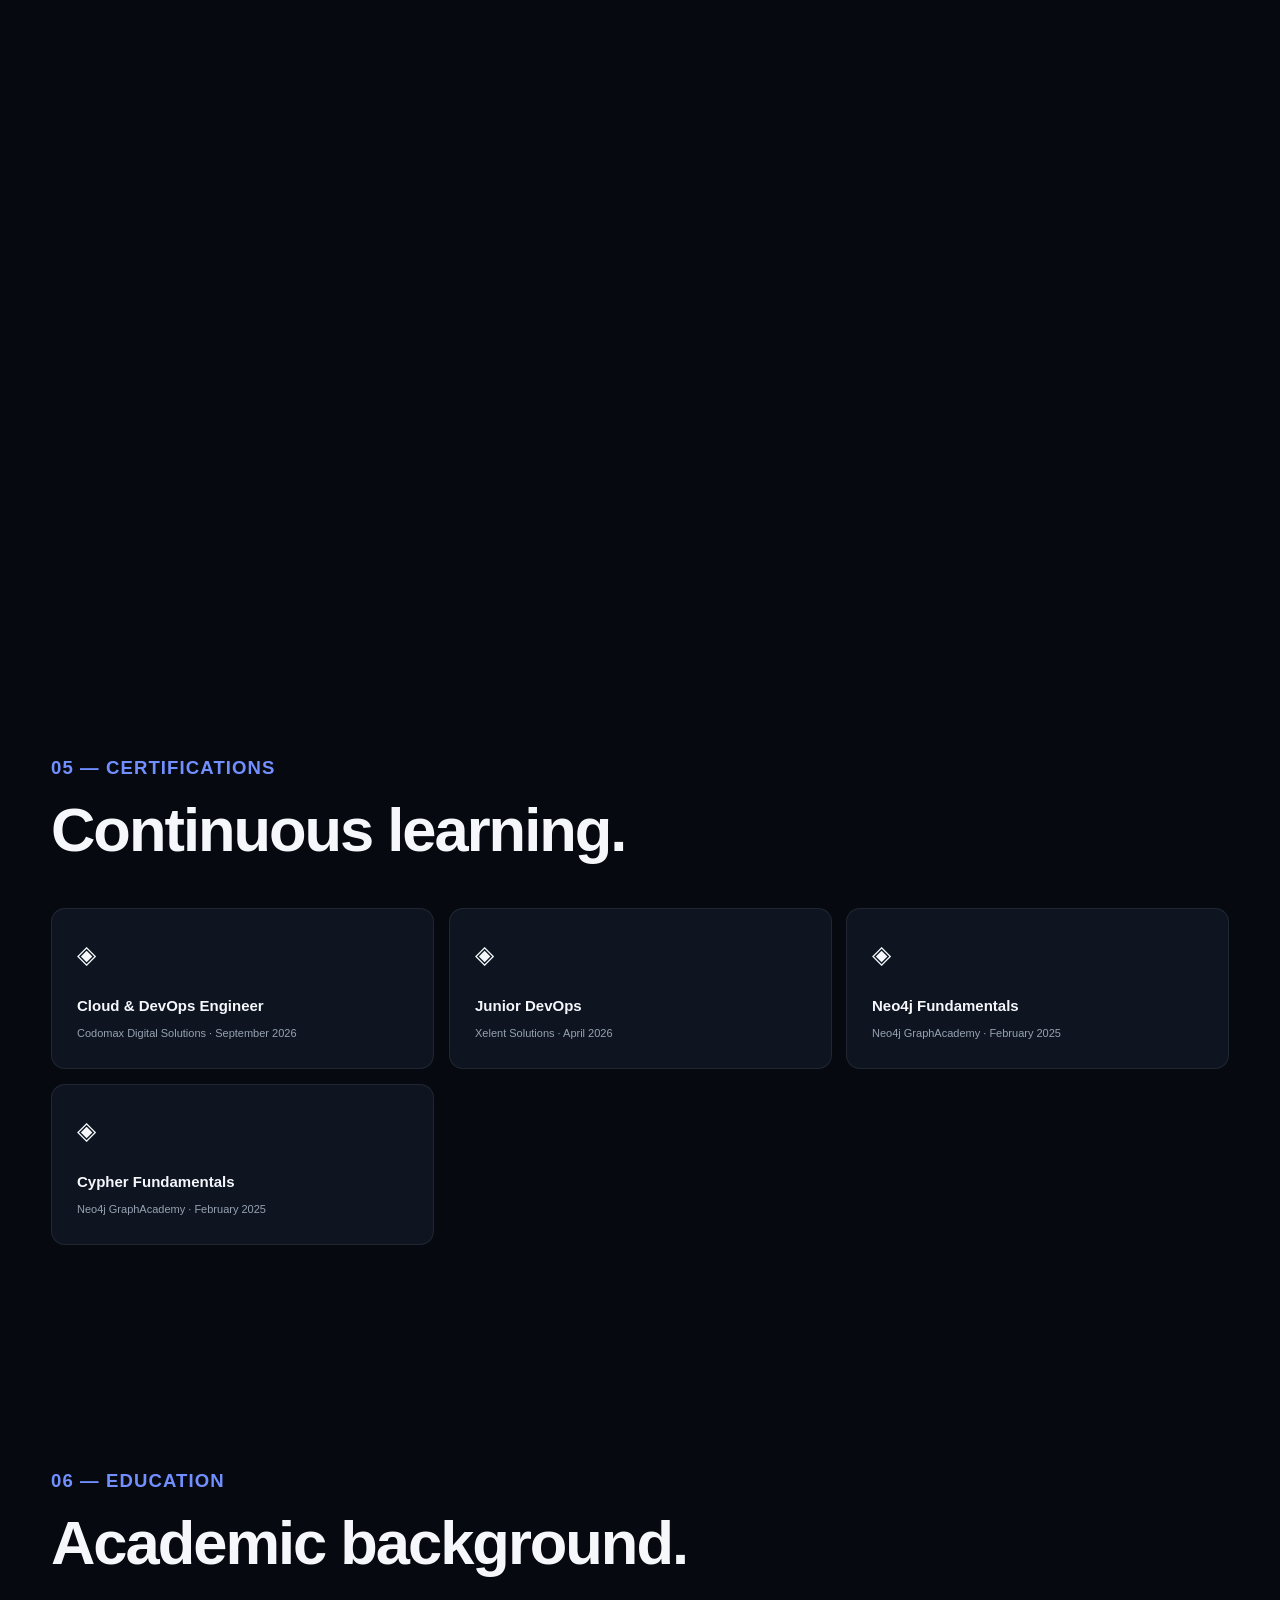
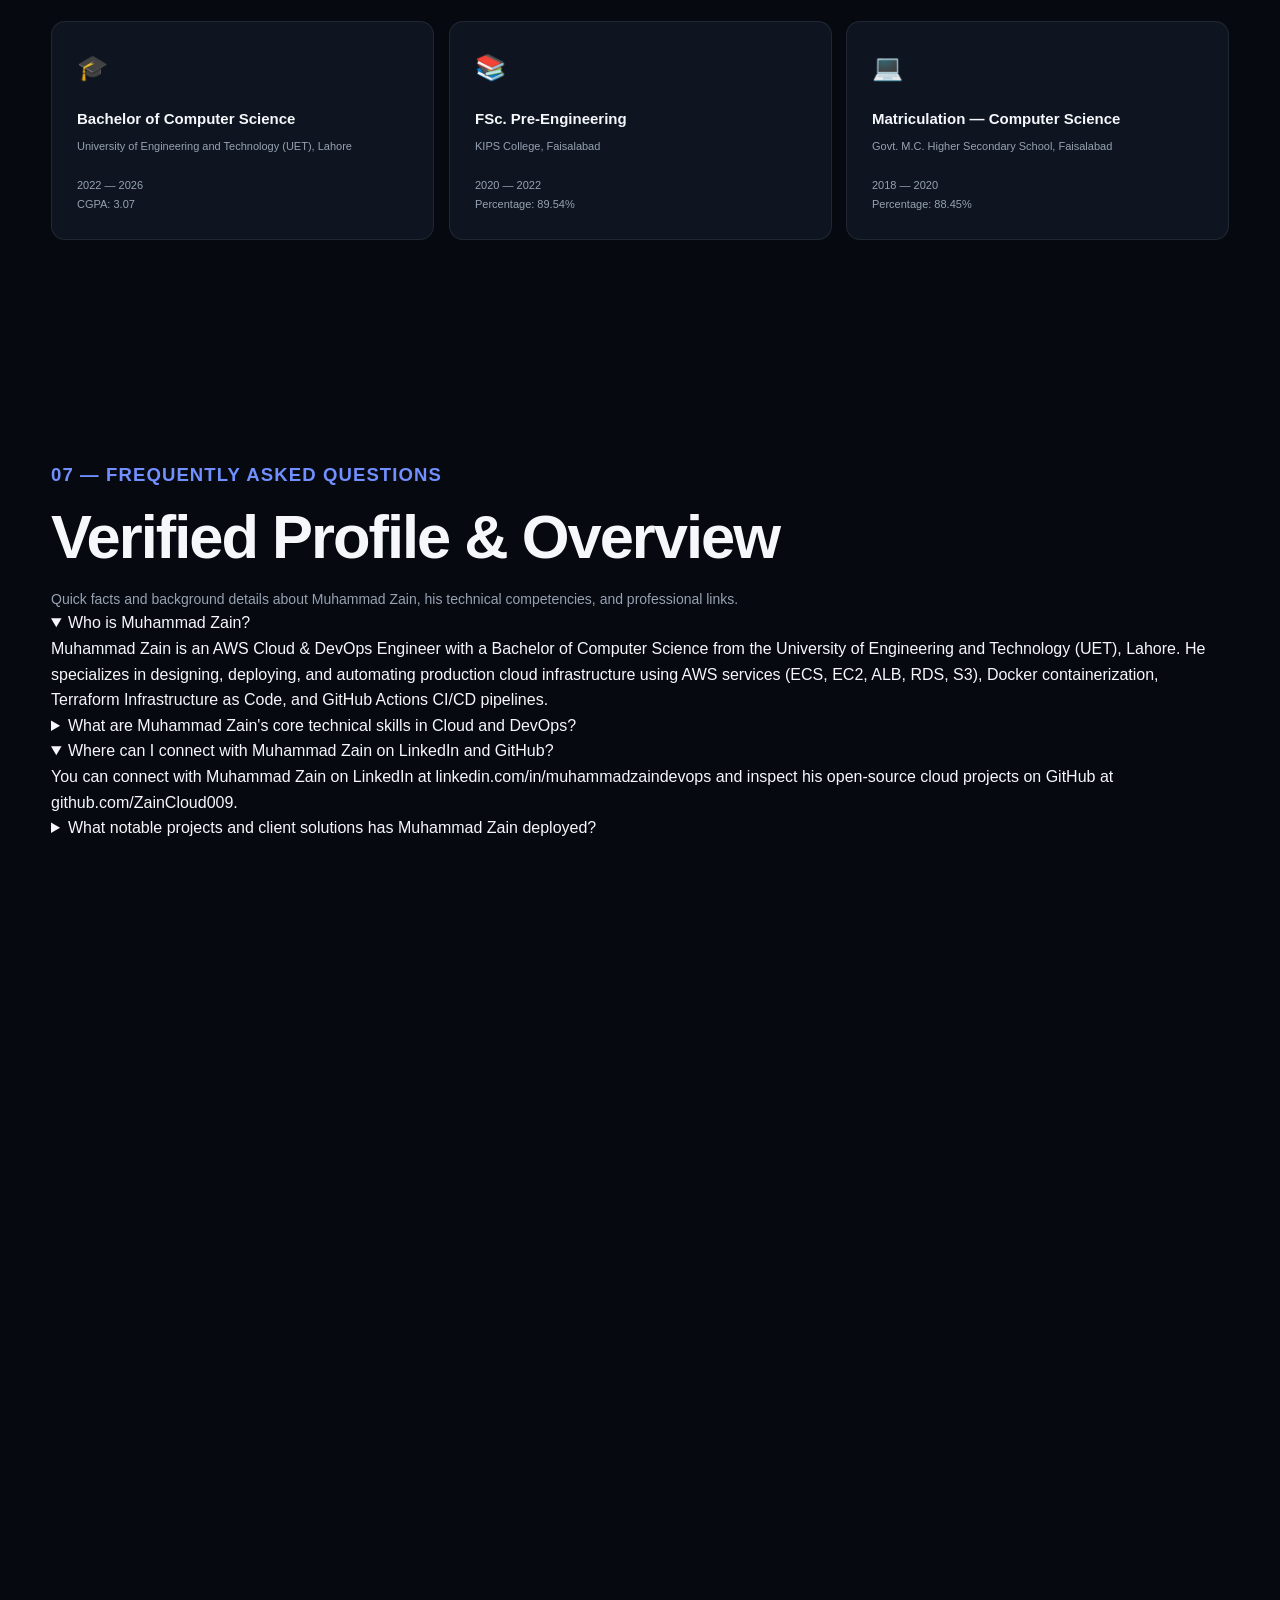
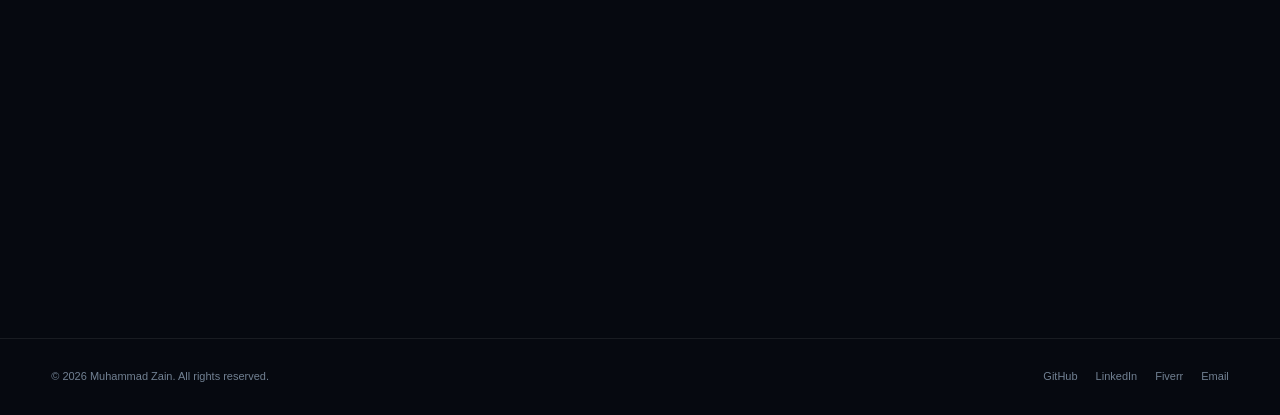
==== commit 2c209201: "fix(seo): fix sitemap image 404 typo, add Google Image Sitemap with rich metadata, optimize alt tags" ====
--- a/index.html
+++ b/index.html
@@ -31,10 +31,24 @@
 <meta property="og:locale" content="en_US">
 <meta property="og:url" content="https://zaincloud009.github.io/MuhammadZainPortfolio/">
 <meta property="og:site_name" content="Muhammad Zain | AWS Cloud & DevOps Engineer">
-<meta property="og:title" content="Muhammad Zain | AWS Cloud & DevOps Engineer">
-<meta property="og:description" content="AWS Cloud & DevOps Engineer specializing in AWS ECS, Docker containerization, Terraform IaC, and automated CI/CD pipelines. Connect on LinkedIn: /in/muhammadzaindevops">
+<meta property="og:title" content="Muhammad Zain | AWS Cloud & DevOps Engineer Portfolio">
+<meta property="og:description" content="Official portfolio of Muhammad Zain, AWS Cloud & DevOps Engineer and UET Lahore Computer Science graduate. Specializing in AWS ECS, Docker container orchestration, Terraform IaC, and automated CI/CD pipelines.">
+<meta property="og:image" content="https://zaincloud009.github.io/MuhammadZainPortfolio/images/muhammadzain.png">
+<meta property="og:image:secure_url" content="https://zaincloud009.github.io/MuhammadZainPortfolio/images/muhammadzain.png">
+<meta property="og:image:type" content="image/png">
+<meta property="og:image:width" content="584">
+<meta property="og:image:height" content="800">
+<meta property="og:image:alt" content="Muhammad Zain - AWS Cloud & DevOps Engineer Portfolio">
+<meta property="og:image" content="https://zaincloud009.github.io/MuhammadZainPortfolio/images/muhammadzain-new.jpg">
+<meta property="og:image:type" content="image/jpeg">
+<meta property="og:image:width" content="747">
+<meta property="og:image:height" content="1024">
+<meta property="og:image:alt" content="Muhammad Zain Portrait - AWS Cloud & DevOps Engineer">
 <meta property="og:image" content="https://zaincloud009.github.io/MuhammadZainPortfolio/images/site-icon.png">
-<meta property="og:image:alt" content="Muhammad Zain - AWS Cloud & DevOps Engineer">
+<meta property="og:image:type" content="image/png">
+<meta property="og:image:width" content="512">
+<meta property="og:image:height" content="512">
+<meta property="og:image:alt" content="Muhammad Zain Profile Icon">
 <meta property="profile:first_name" content="Muhammad">
 <meta property="profile:last_name" content="Zain">
 <meta property="profile:username" content="muhammadzaindevops">
@@ -43,8 +57,9 @@
 <meta name="twitter:card" content="summary_large_image">
 <meta name="twitter:url" content="https://zaincloud009.github.io/MuhammadZainPortfolio/">
 <meta name="twitter:title" content="Muhammad Zain | AWS Cloud & DevOps Engineer">
-<meta name="twitter:description" content="AWS Cloud & DevOps Engineer specializing in AWS ECS, Docker containerization, Terraform IaC, and automated CI/CD. Explore portfolio & connect on LinkedIn.">
-<meta name="twitter:image" content="https://zaincloud009.github.io/MuhammadZainPortfolio/images/site-icon.png">
+<meta name="twitter:description" content="Official portfolio of Muhammad Zain, AWS Cloud & DevOps Engineer. Specializing in AWS ECS, Docker, Terraform IaC, and CI/CD pipelines.">
+<meta name="twitter:image" content="https://zaincloud009.github.io/MuhammadZainPortfolio/images/muhammadzain.png">
+<meta name="twitter:image:alt" content="Muhammad Zain - AWS Cloud & DevOps Engineer">
 <meta name="twitter:creator" content="@ZainCloud009">
 
 <!-- JSON-LD MULTI-ENTITY GRAPH (PERSON, PROFILEPAGE, WEBSITE, FAQPAGE) -->
@@ -71,7 +86,38 @@
         "name": "Pakistan"
       },
       "url": "https://zaincloud009.github.io/MuhammadZainPortfolio/",
-      "image": "https://zaincloud009.github.io/MuhammadZainPortfolio/images/site-icon.png",
+      "image": [
+        {
+          "@type": "ImageObject",
+          "@id": "https://zaincloud009.github.io/MuhammadZainPortfolio/#image-profile",
+          "url": "https://zaincloud009.github.io/MuhammadZainPortfolio/images/muhammadzain.png",
+          "contentUrl": "https://zaincloud009.github.io/MuhammadZainPortfolio/images/muhammadzain.png",
+          "caption": "Muhammad Zain - AWS Cloud & DevOps Engineer",
+          "description": "Professional photograph of Muhammad Zain, AWS Cloud & DevOps Engineer and Computer Science graduate from UET Lahore",
+          "width": 584,
+          "height": 800,
+          "representativeOfPage": true
+        },
+        {
+          "@type": "ImageObject",
+          "@id": "https://zaincloud009.github.io/MuhammadZainPortfolio/#image-portrait",
+          "url": "https://zaincloud009.github.io/MuhammadZainPortfolio/images/muhammadzain-new.jpg",
+          "contentUrl": "https://zaincloud009.github.io/MuhammadZainPortfolio/images/muhammadzain-new.jpg",
+          "caption": "Muhammad Zain - Professional Portrait",
+          "description": "Portrait photograph of Muhammad Zain, AWS Cloud and DevOps Automation Specialist",
+          "width": 747,
+          "height": 1024
+        },
+        {
+          "@type": "ImageObject",
+          "@id": "https://zaincloud009.github.io/MuhammadZainPortfolio/#image-icon",
+          "url": "https://zaincloud009.github.io/MuhammadZainPortfolio/images/site-icon.png",
+          "contentUrl": "https://zaincloud009.github.io/MuhammadZainPortfolio/images/site-icon.png",
+          "caption": "Muhammad Zain Verified Avatar Icon",
+          "width": 512,
+          "height": 512
+        }
+      ],
       "description": "Muhammad Zain is an AWS Cloud & DevOps Engineer and Computer Science graduate from UET Lahore, specializing in AWS cloud infrastructure (ECS, EC2, ALB, RDS, S3), Docker container orchestration, Terraform Infrastructure as Code, Linux administration, and CI/CD pipelines.",
       "disambiguatingDescription": "Muhammad Zain is a Pakistani Cloud & DevOps Engineer and UET Lahore Computer Science graduate specializing in AWS cloud architecture, Docker, and CI/CD automation.",
       "email": "mailto:muhammadzain8489@gmail.com",
@@ -134,7 +180,15 @@
       "mainEntity": {
         "@id": "https://zaincloud009.github.io/MuhammadZainPortfolio/#person"
       },
-      "primaryImageOfPage": "https://zaincloud009.github.io/MuhammadZainPortfolio/images/site-icon.png"
+      "primaryImageOfPage": {
+        "@type": "ImageObject",
+        "@id": "https://zaincloud009.github.io/MuhammadZainPortfolio/#image-profile",
+        "url": "https://zaincloud009.github.io/MuhammadZainPortfolio/images/muhammadzain.png",
+        "contentUrl": "https://zaincloud009.github.io/MuhammadZainPortfolio/images/muhammadzain.png",
+        "caption": "Muhammad Zain - AWS Cloud & DevOps Engineer Portfolio",
+        "width": 584,
+        "height": 800
+      }
     },
     {
       "@type": "FAQPage",
@@ -2679,7 +2733,50 @@
     color:var(--cyan);
     letter-spacing:.5px;
     text-transform:uppercase;
-    margin-bottom:10px;
+    margin-bottom:12px;
+}
+
+.verified-author-badge{
+    display:flex;
+    align-items:center;
+    gap:14px;
+    margin-bottom:14px;
+    padding-bottom:14px;
+    border-bottom:1px solid rgba(255,255,255,.07);
+}
+
+html[data-theme="light"] .verified-author-badge{
+    border-bottom-color:rgba(31,48,81,.08);
+}
+
+.verified-avatar{
+    width:56px;
+    height:56px;
+    border-radius:50%;
+    object-fit:cover;
+    object-position:center top;
+    border:2px solid var(--primary);
+    box-shadow:0 4px 14px rgba(71,214,255,.25);
+    flex-shrink:0;
+}
+
+.verified-author-meta{
+    display:flex;
+    flex-direction:column;
+    gap:3px;
+}
+
+.verified-name{
+    font-size:15.5px;
+    font-weight:800;
+    color:var(--text);
+    letter-spacing:-.3px;
+}
+
+.verified-role{
+    font-size:12.5px;
+    color:var(--muted);
+    font-weight:600;
 }
 
 .verified-icon{
@@ -2939,7 +3036,7 @@
 
 <div class="profile-ring">
 <div class="profile-image-wrap">
-<img class="profile-image" src="images/muhammadzain.png" alt="Muhammad Zain" title="Muhammad Zain" width="584" height="800" fetchpriority="high" decoding="async">
+<img class="profile-image" src="images/muhammadzain.png" alt="Muhammad Zain - AWS Cloud &amp; DevOps Engineer Portfolio" title="Muhammad Zain - AWS Cloud &amp; DevOps Engineer" width="584" height="800" fetchpriority="high" loading="eager" decoding="async">
 </div>
 </div>
 
@@ -2972,11 +3069,18 @@
 I'm passionate about building scalable, secure and automated cloud infrastructure and continuously improving deployment workflows.
 </p>
 
-<!-- VERIFIED PROFILE & ENTITY CARD (AI OVERVIEW OPTIMIZED) -->
+<!-- VERIFIED PROFILE & ENTITY CARD (AI OVERVIEW & GOOGLE IMAGES OPTIMIZED) -->
 <div class="about-verified-card">
     <div class="verified-card-header">
         <span class="verified-icon">✦</span>
         <span>Verified Professional Entity Profile</span>
+    </div>
+    <div class="verified-author-badge">
+        <img src="images/muhammadzain-new.jpg" alt="Muhammad Zain - AWS Cloud &amp; DevOps Engineer Portrait" title="Muhammad Zain - Cloud Infrastructure Specialist" class="verified-avatar" width="56" height="56" loading="lazy" decoding="async">
+        <div class="verified-author-meta">
+            <strong class="verified-name">Muhammad Zain</strong>
+            <span class="verified-role">AWS Cloud &amp; DevOps Engineer · UET Lahore</span>
+        </div>
     </div>
     <p class="verified-summary">
         <strong>Muhammad Zain</strong> is an AWS Cloud &amp; DevOps Engineer and Computer Science graduate from UET Lahore specializing in AWS ECS, Docker container orchestration, Terraform IaC, and CI/CD pipelines.
@@ -3028,7 +3132,7 @@
 
 <article class="project" data-href="project-qiraa-ai.html">
     <div class="project-visual visual-qiraa">
-        <img class="project-image" src="images/Project1.jpeg" alt="Qira'a AI-powered Quran recitation learning platform preview" loading="lazy" decoding="async" width="900" height="600">
+        <img class="project-image" src="images/Project1.jpeg" alt="Qira'a AI - Quran Tajweed Speech Recognition Platform by Muhammad Zain" title="Qira'a AI Platform by Muhammad Zain" loading="lazy" decoding="async" width="900" height="600">
     </div>
     <div class="project-content">
         <div class="project-number">PROJECT 01 (University Of Engineering and Technology Final Year Project)</div>
@@ -3058,7 +3162,7 @@
 
 <article class="project" data-href="https://awaisgeneralstore.web.app/">
     <div class="project-visual visual-awais">
-        <img class="project-image" src="images/awais-general-store.png" alt="Awais General Store - Grocery &amp; Daily Essentials E-Commerce Web App preview" loading="lazy" decoding="async" width="1024" height="512">
+        <img class="project-image" src="images/awais-general-store.png" alt="Awais General Store - Digital Grocery E-Commerce Platform by Muhammad Zain" title="Awais General Store by Muhammad Zain" loading="lazy" decoding="async" width="1024" height="512">
     </div>
     <div class="project-content">
         <div class="project-number">PROJECT 02 (Client Project — Full Digital Commerce Solution)</div>
@@ -3093,7 +3197,7 @@
 
 <article class="project" data-href="https://zurifashion.web.app/">
     <div class="project-visual visual-zuri">
-        <img class="project-image" src="images/zuri-fashion.png" alt="Zuri Fashion - Premium Wholesale Clothing &amp; Unstitched Suits preview" loading="lazy" decoding="async" width="1024" height="515">
+        <img class="project-image" src="images/zuri-fashion.png" alt="Zuri Fashion - Wholesale Clothing &amp; E-Commerce Web App by Muhammad Zain" title="Zuri Fashion Platform by Muhammad Zain" loading="lazy" decoding="async" width="1024" height="515">
     </div>
     <div class="project-content">
         <div class="project-number">PROJECT 03 (Client Project — B2B Wholesale Apparel Solution)</div>
@@ -3128,7 +3232,7 @@
 
 <article class="project" data-href="project-enterprise-devops.html">
     <div class="project-visual visual-devops">
-        <img class="project-image" src="images/Project2.jpeg" alt="Enterprise DevOps deployment architecture with Terraform and Jenkins preview" loading="lazy" decoding="async" width="900" height="600">
+        <img class="project-image" src="images/Project2.jpeg" alt="Enterprise DevOps Deployment - Terraform IaC &amp; Jenkins CI/CD Architecture by Muhammad Zain" title="Enterprise DevOps Architecture by Muhammad Zain" loading="lazy" decoding="async" width="900" height="600">
     </div>
     <div class="project-content">
         <div class="project-number">PROJECT 04</div>
@@ -3159,7 +3263,7 @@
 
 <article class="project" data-href="project-laravel-aws.html">
     <div class="project-visual visual-laravel">
-        <img class="project-image" src="images/Project3.jpeg" alt="Laravel 12 application on AWS ECS architecture preview" loading="lazy" decoding="async" width="900" height="600">
+        <img class="project-image" src="images/Project3.jpeg" alt="Laravel 12 AWS ECS Deployment - Zero-Downtime ALB Architecture by Muhammad Zain" title="Laravel 12 on AWS ECS by Muhammad Zain" loading="lazy" decoding="async" width="900" height="600">
     </div>
     <div class="project-content">
         <div class="project-number">PROJECT 05</div>
@@ -3225,7 +3329,7 @@
 
 <article class="project" data-href="project-todo-api.html">
     <div class="project-visual visual-todo">
-        <img class="project-image" src="images/Project5.jpg" alt="Dockerized FastAPI Todo-List Application Deployment on AWS ECS preview" loading="lazy" decoding="async" width="900" height="600">
+        <img class="project-image" src="images/Project5.jpg" alt="Dockerized FastAPI Todo-List Application on AWS ECS by Muhammad Zain" title="Dockerized FastAPI on AWS ECS by Muhammad Zain" loading="lazy" decoding="async" width="900" height="600">
     </div>
     <div class="project-content">
         <div class="project-number">PROJECT 07</div>
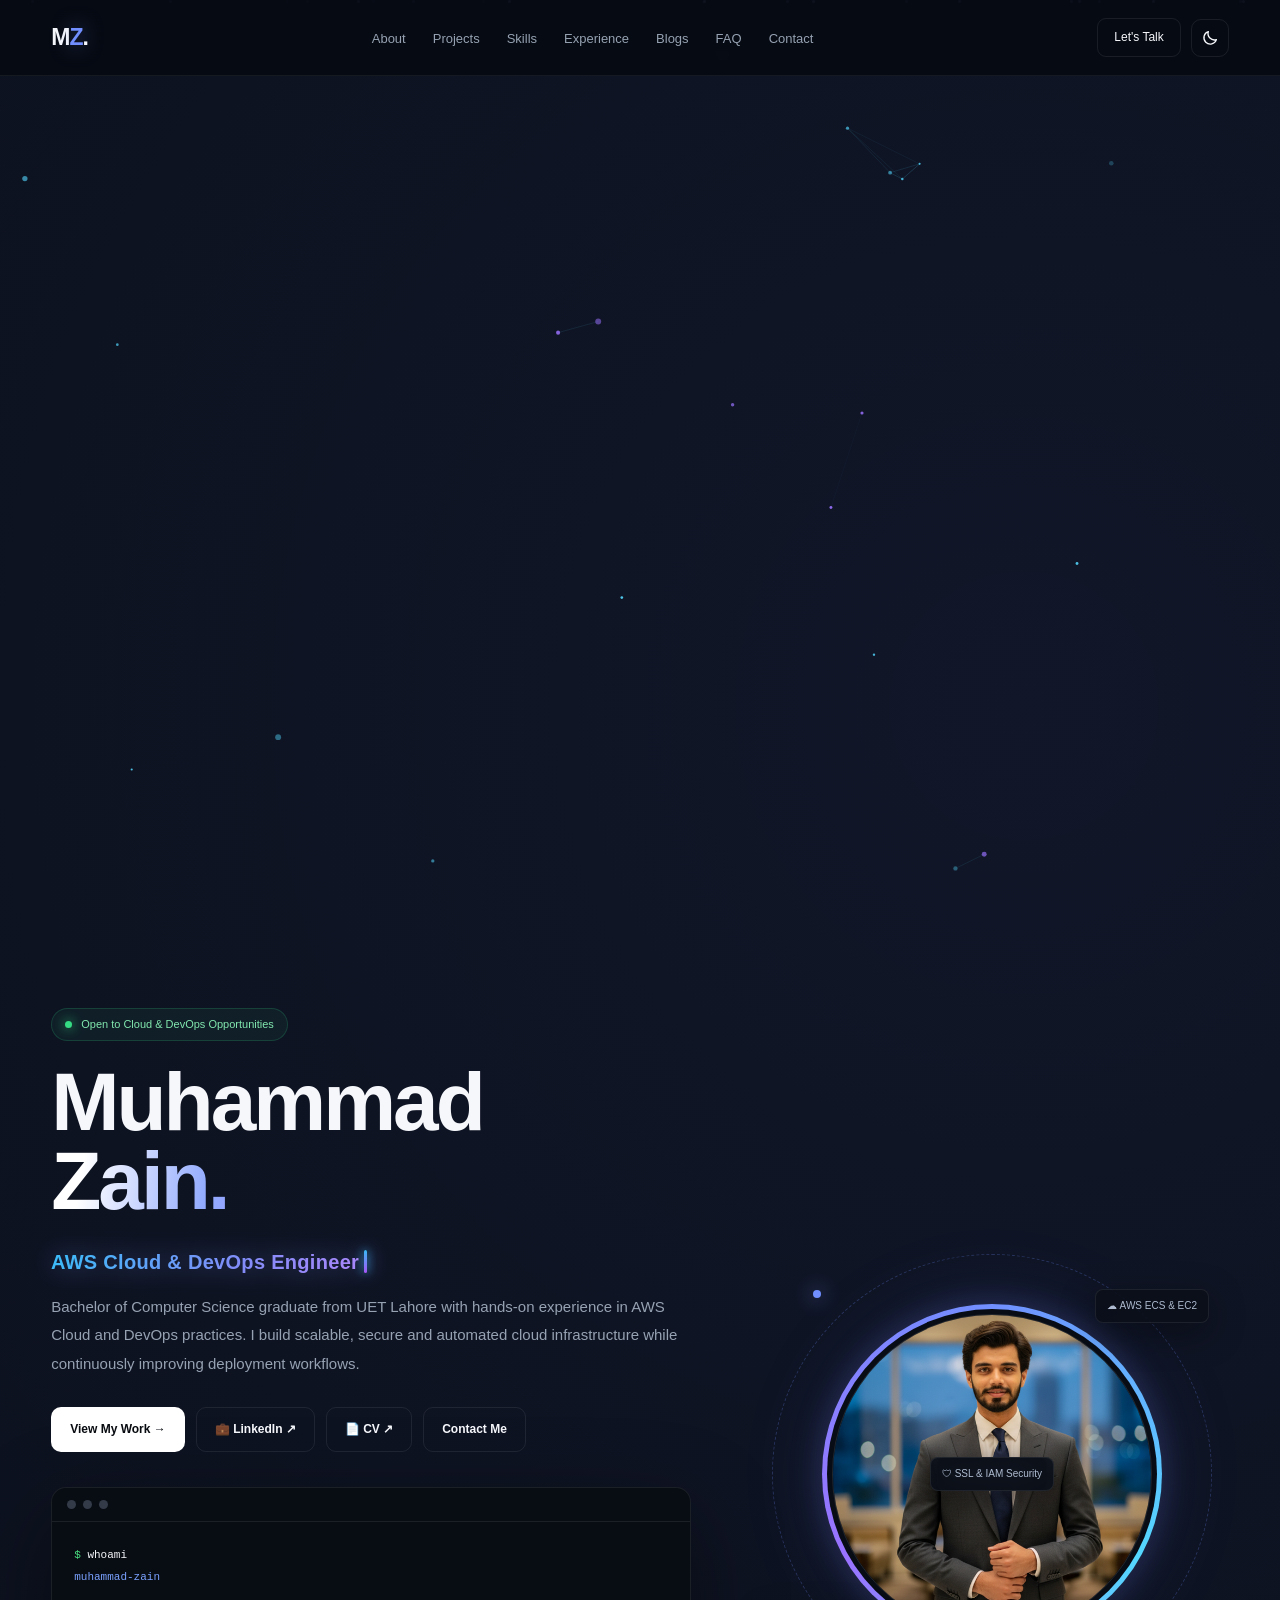
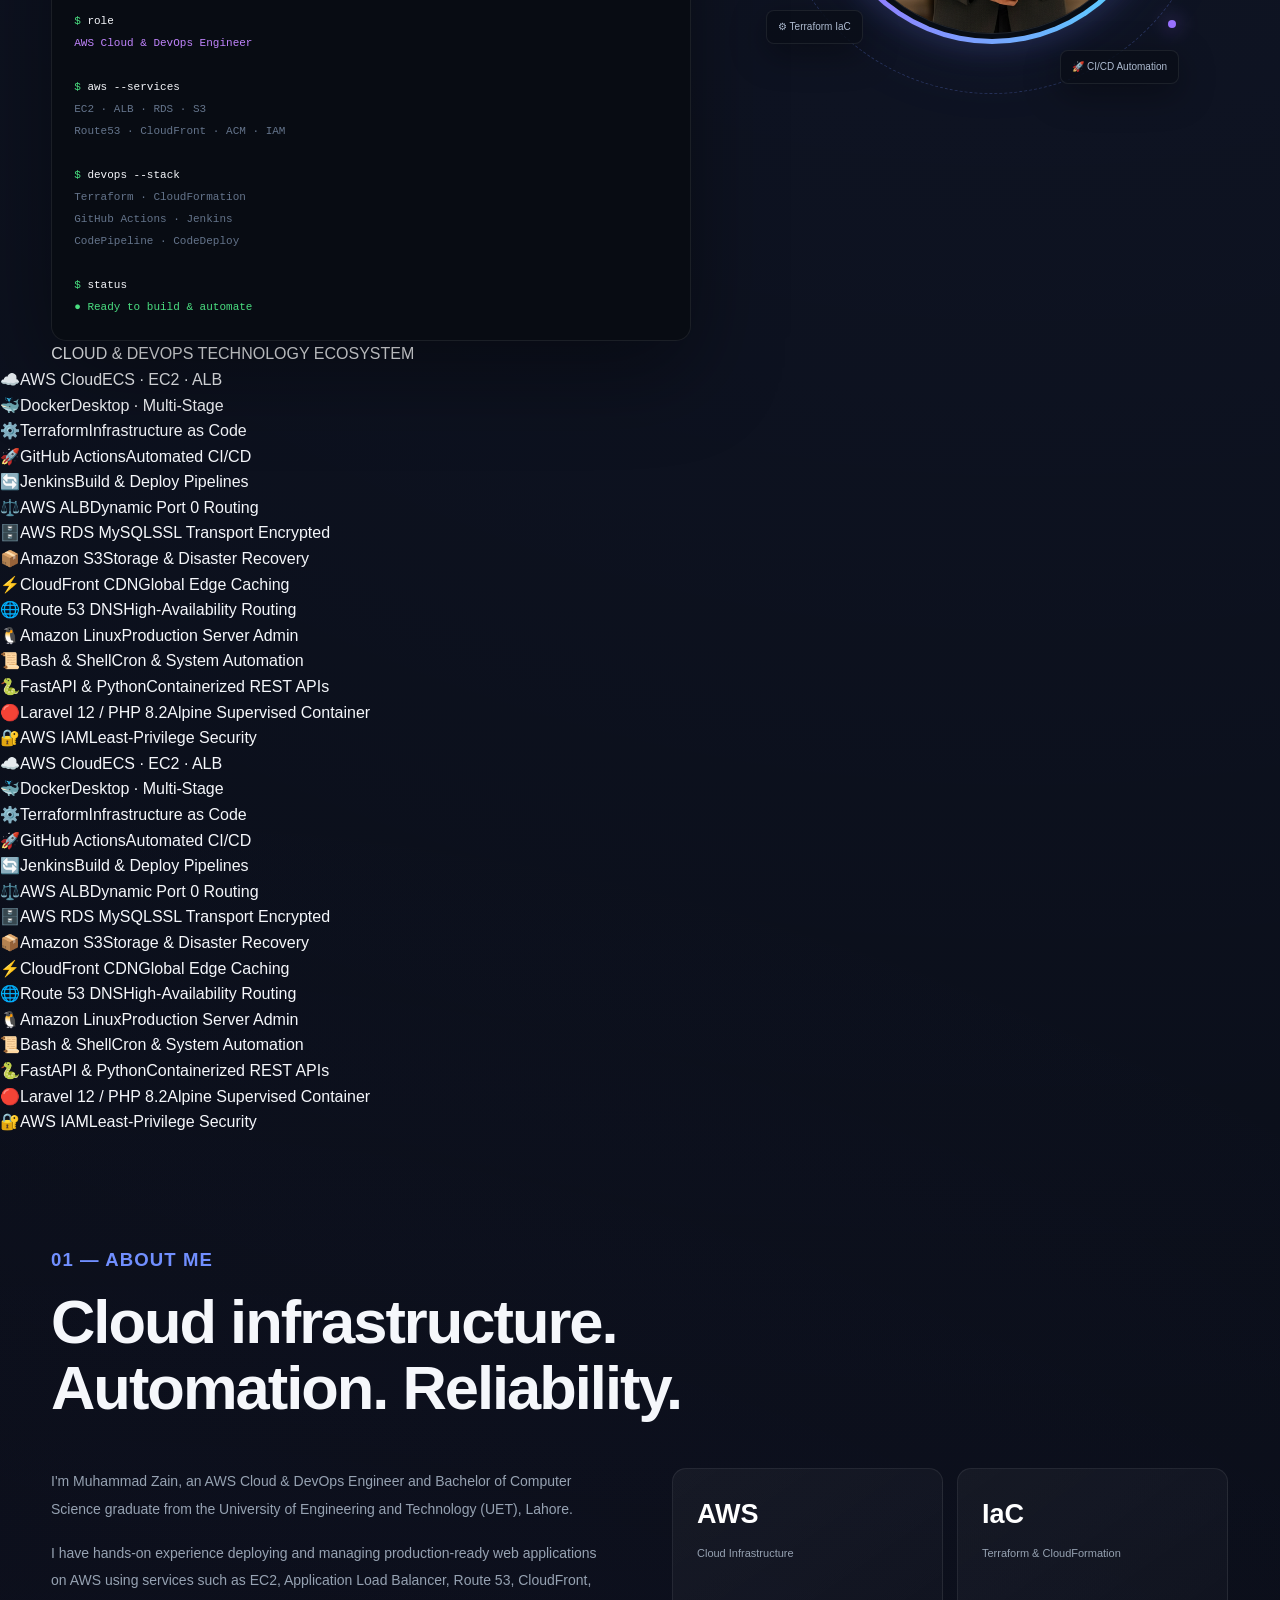
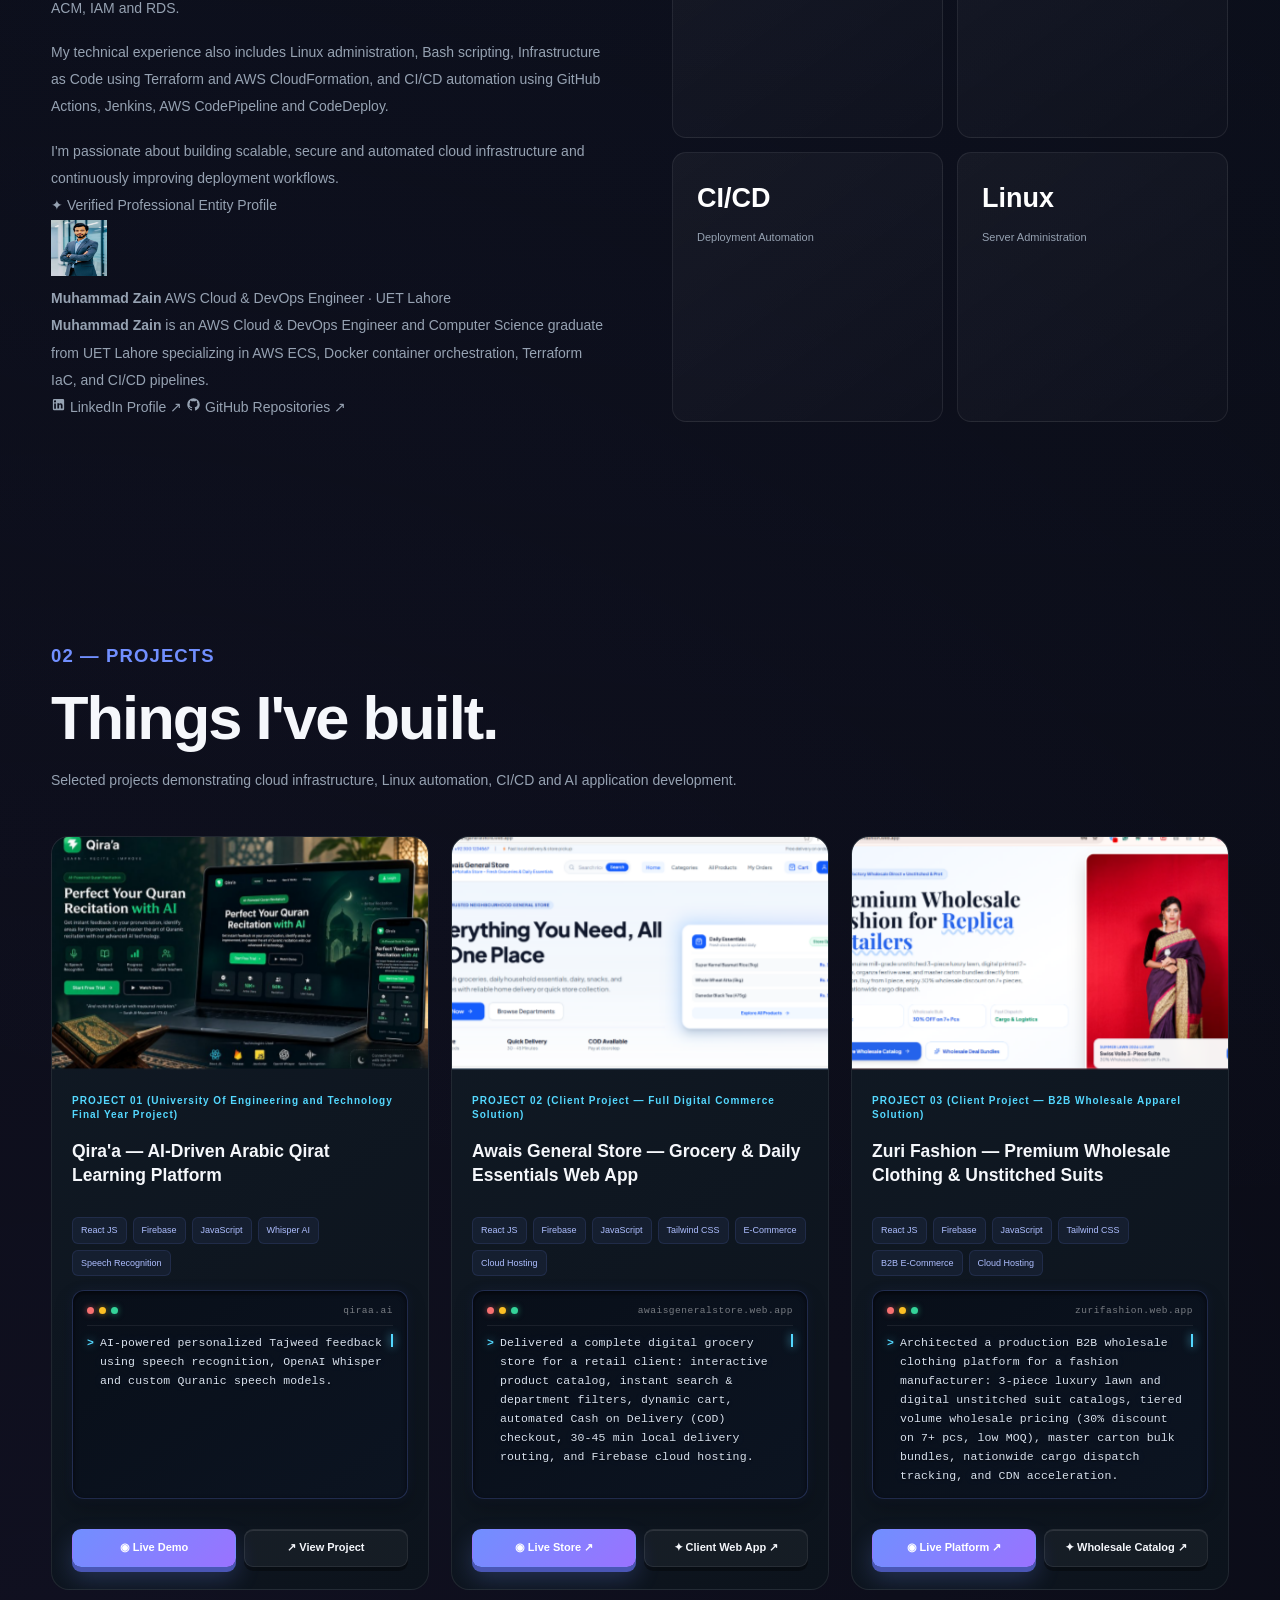
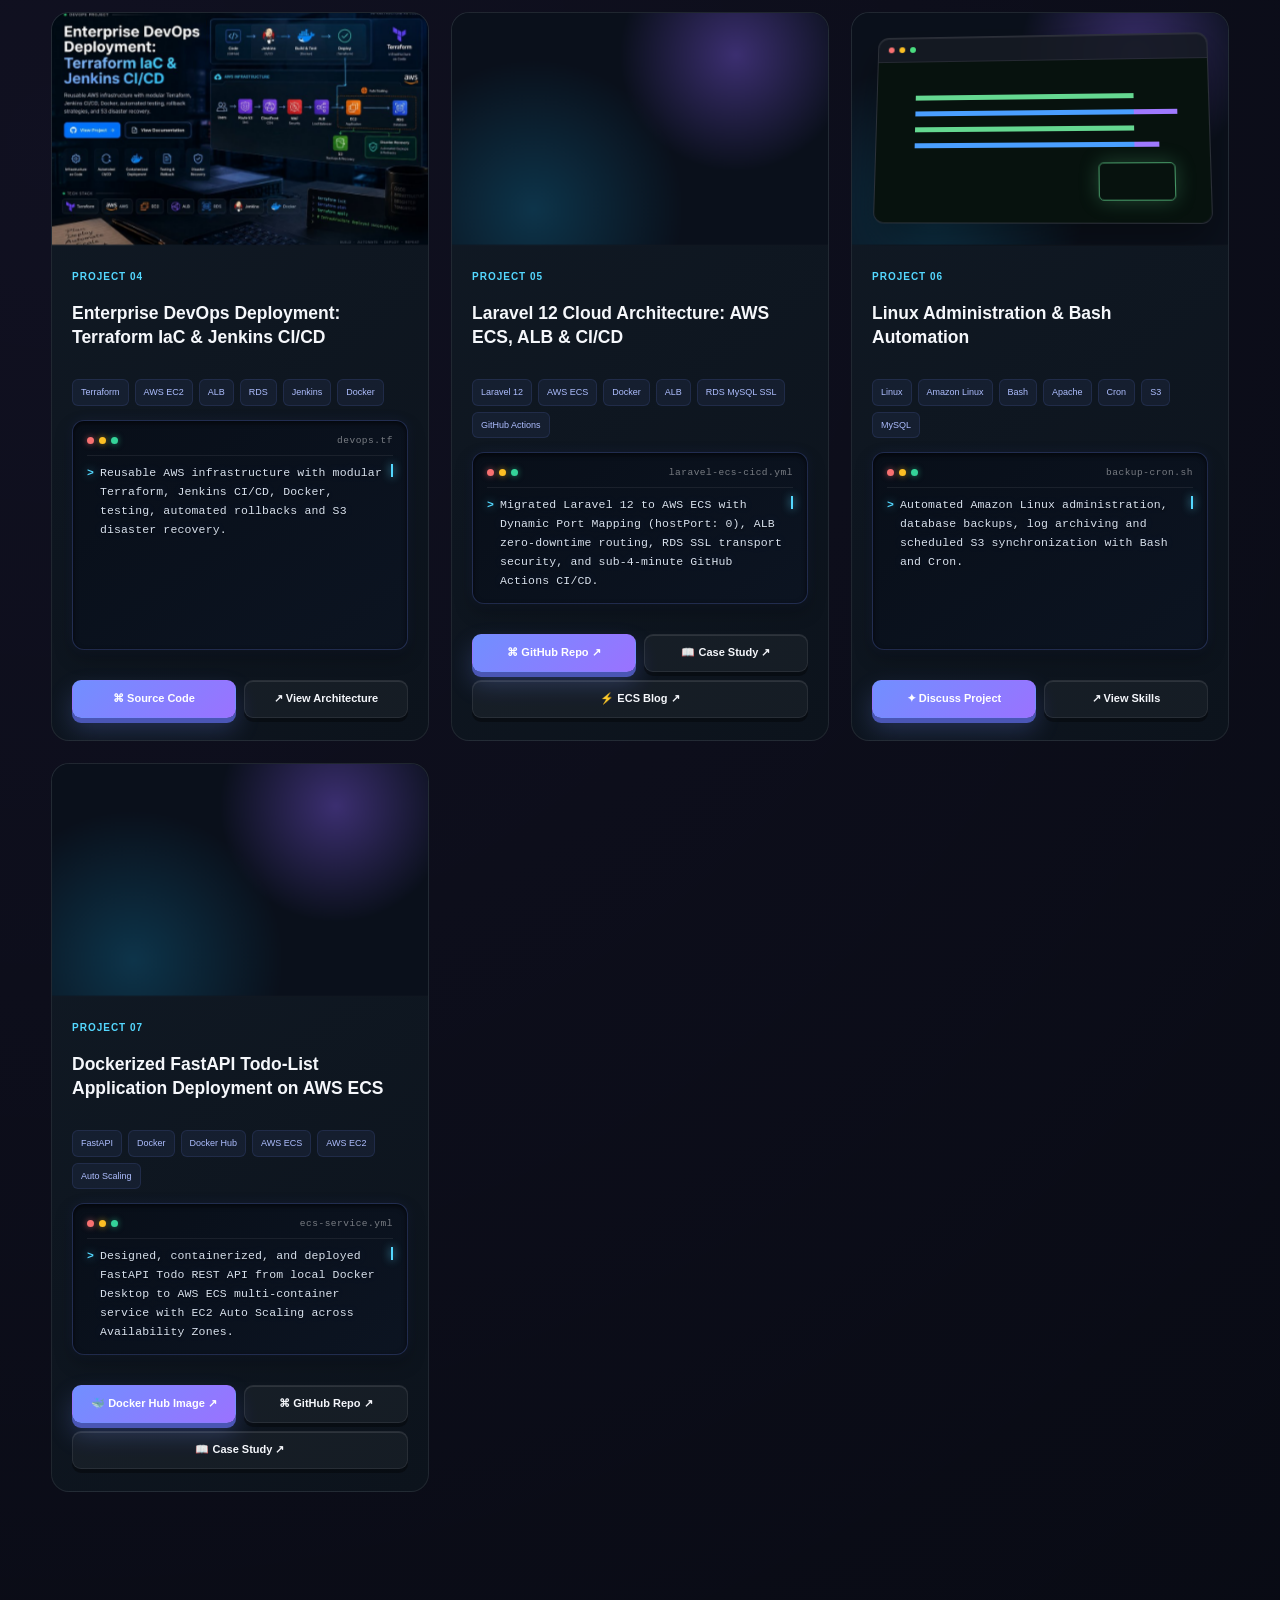
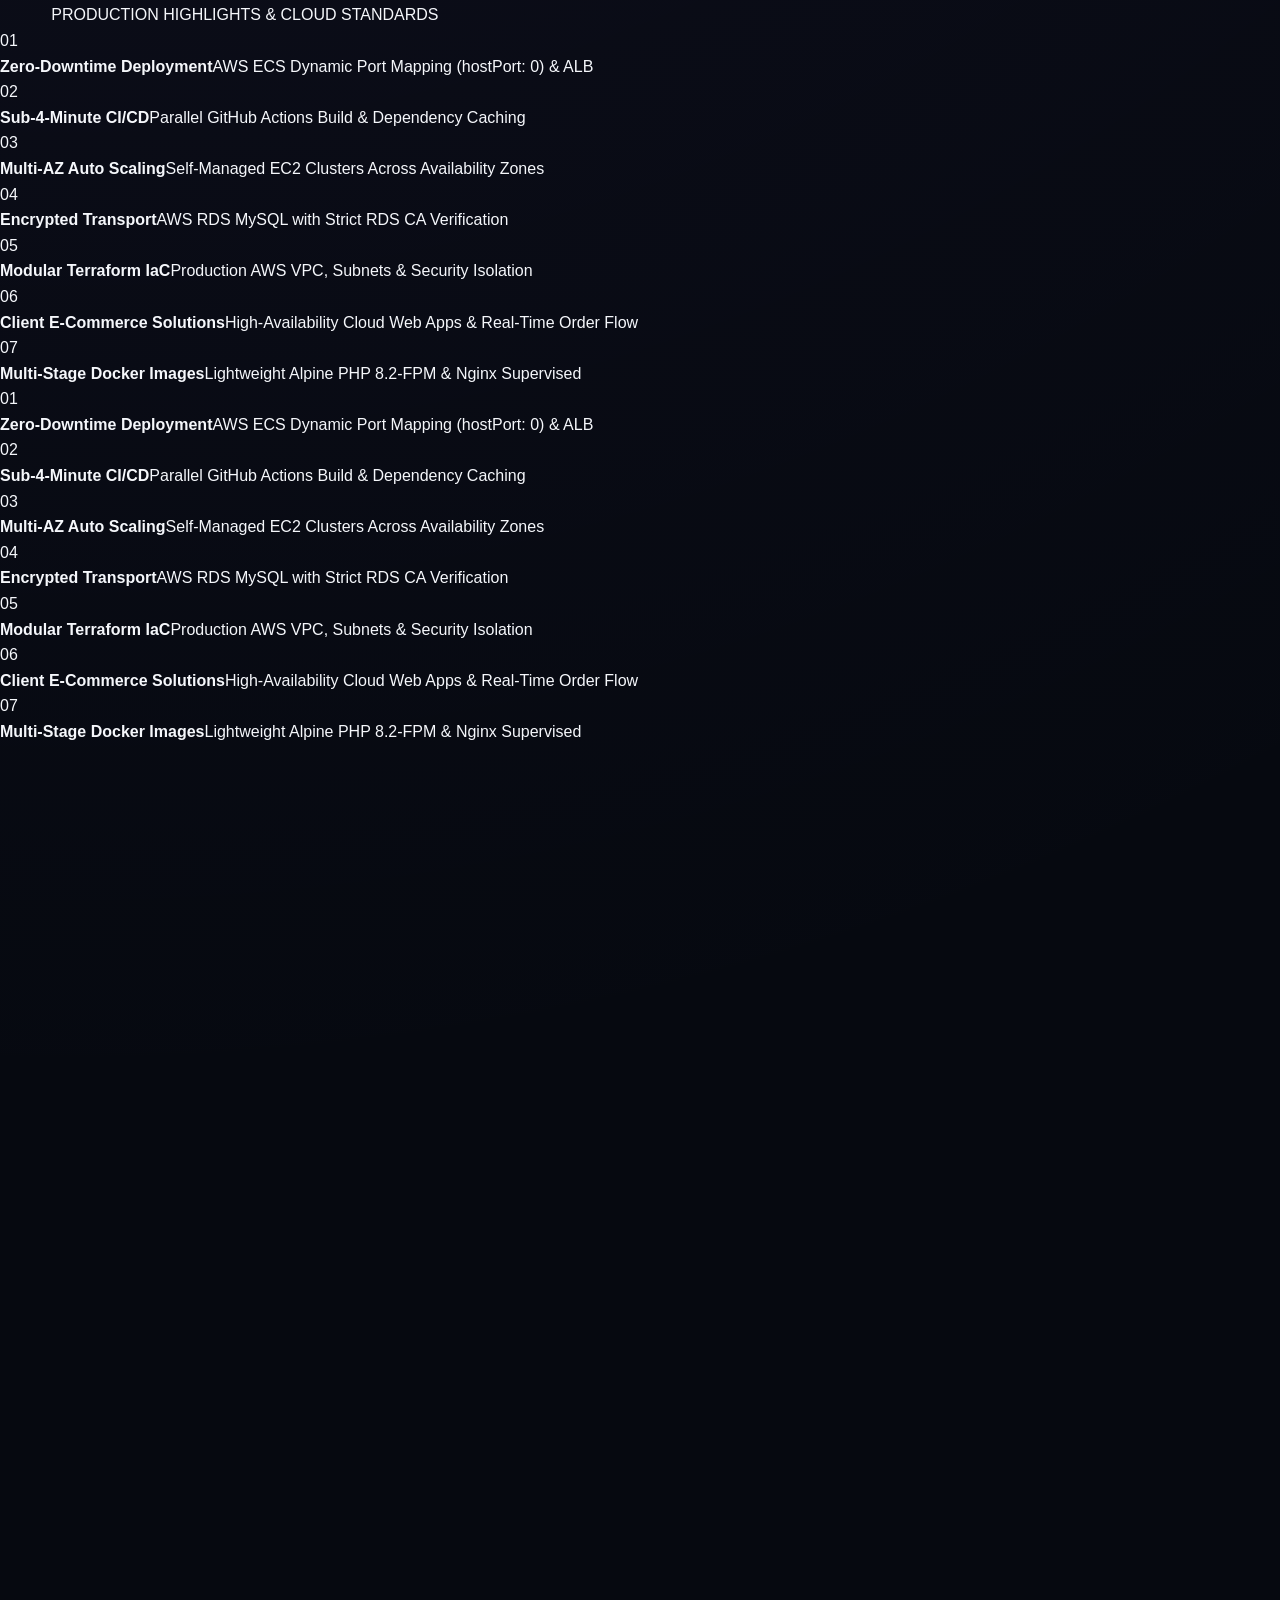
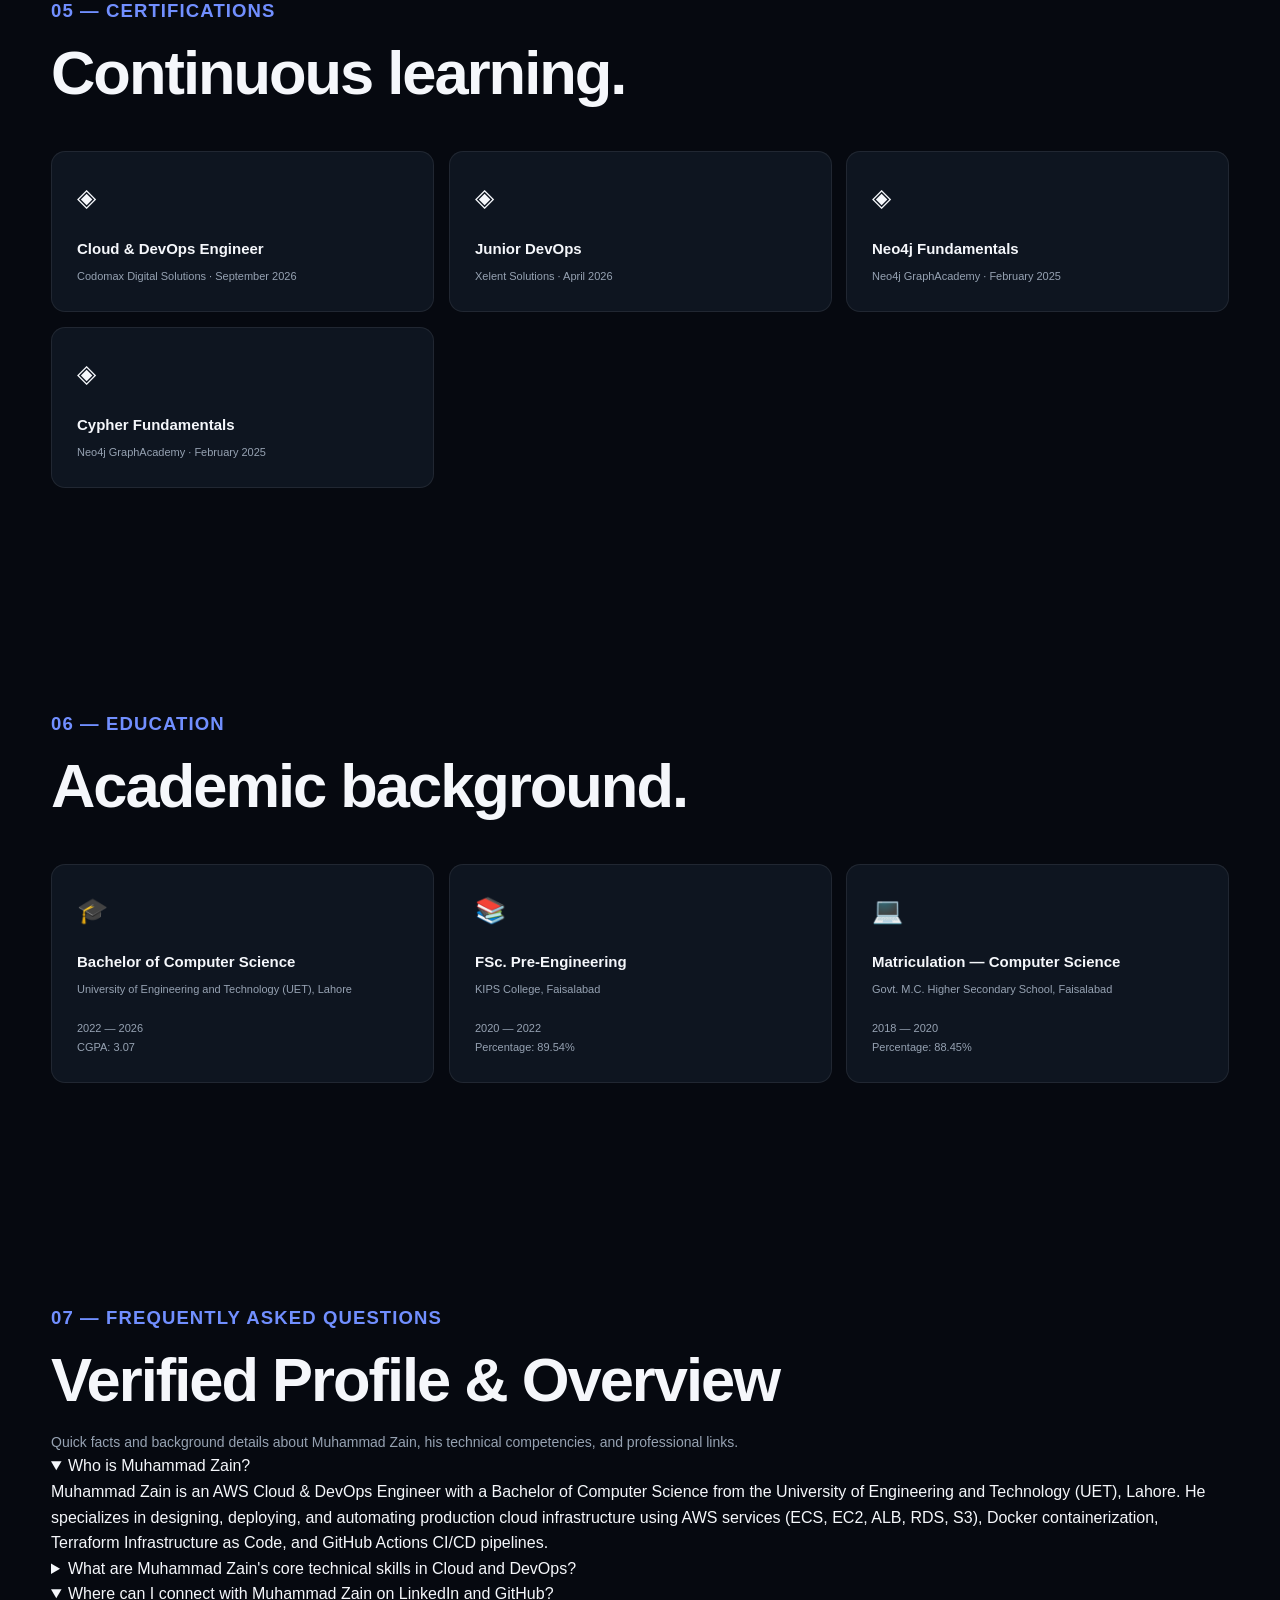
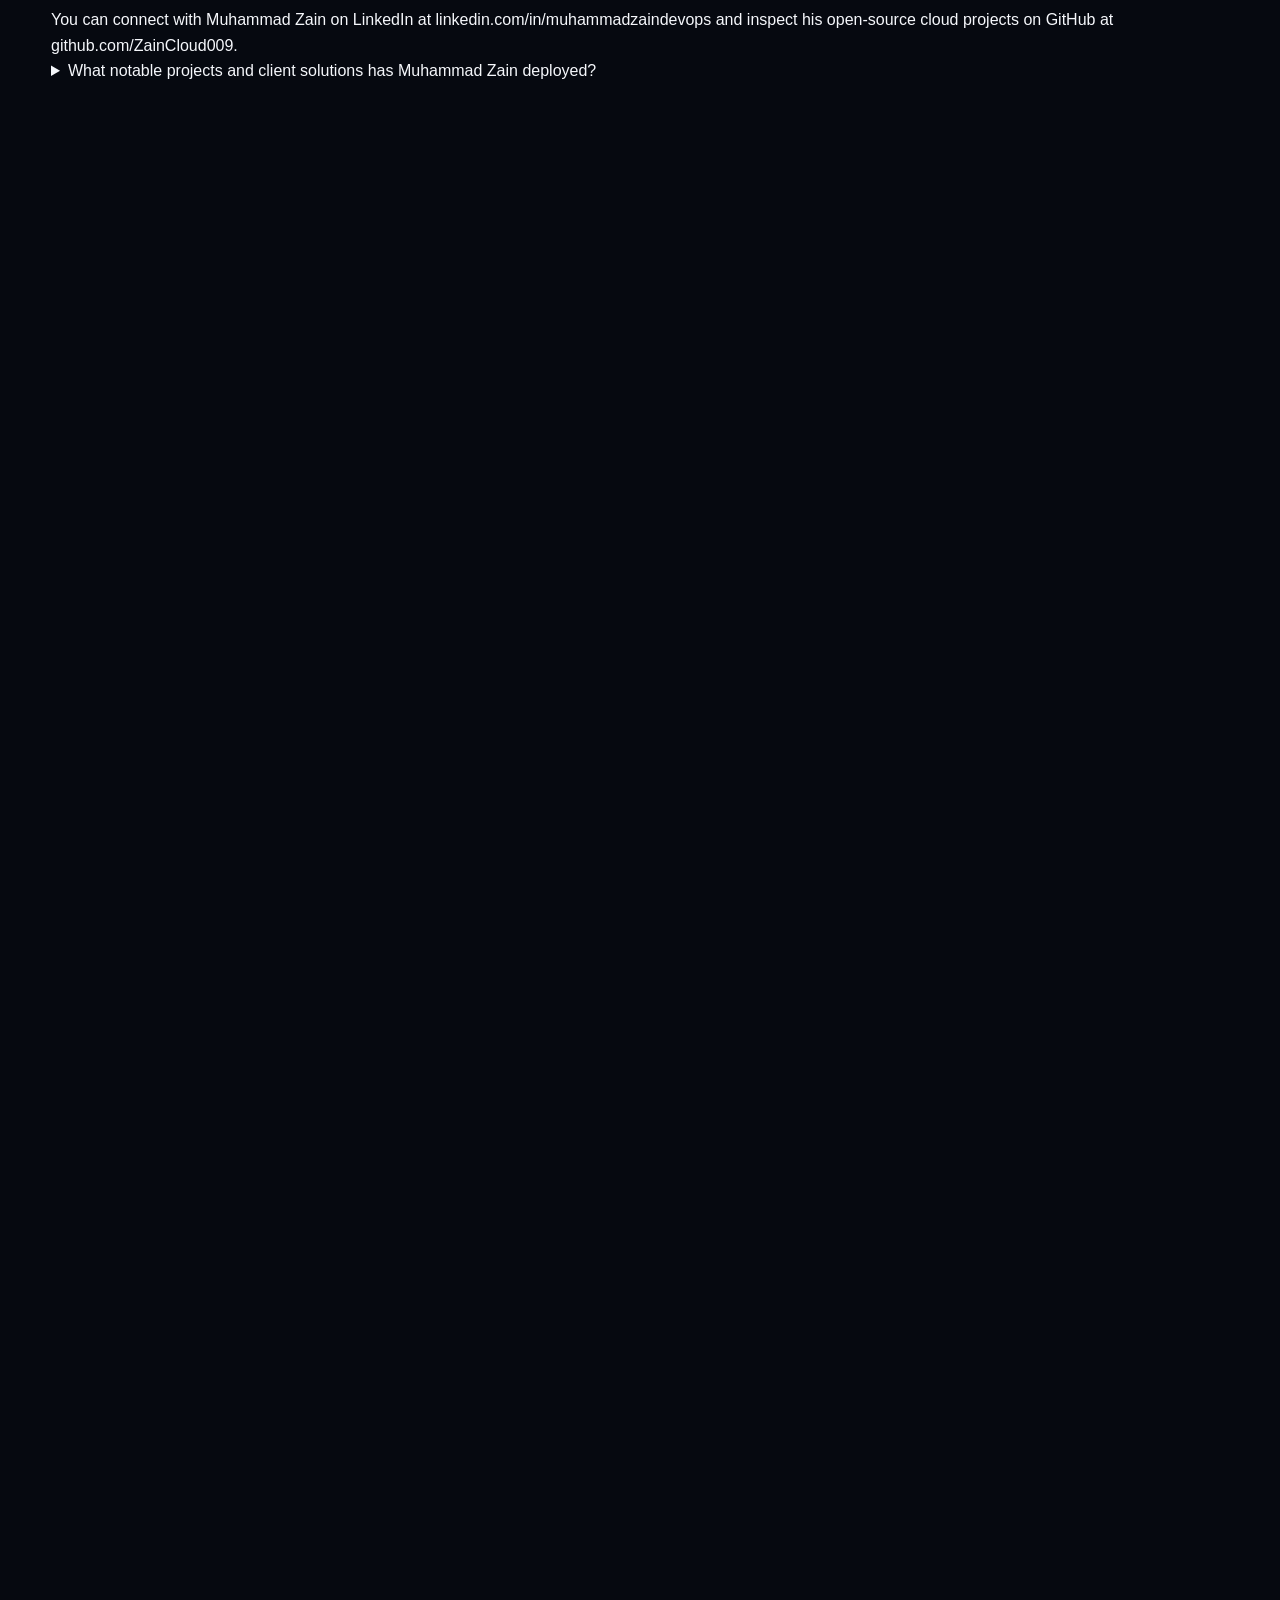
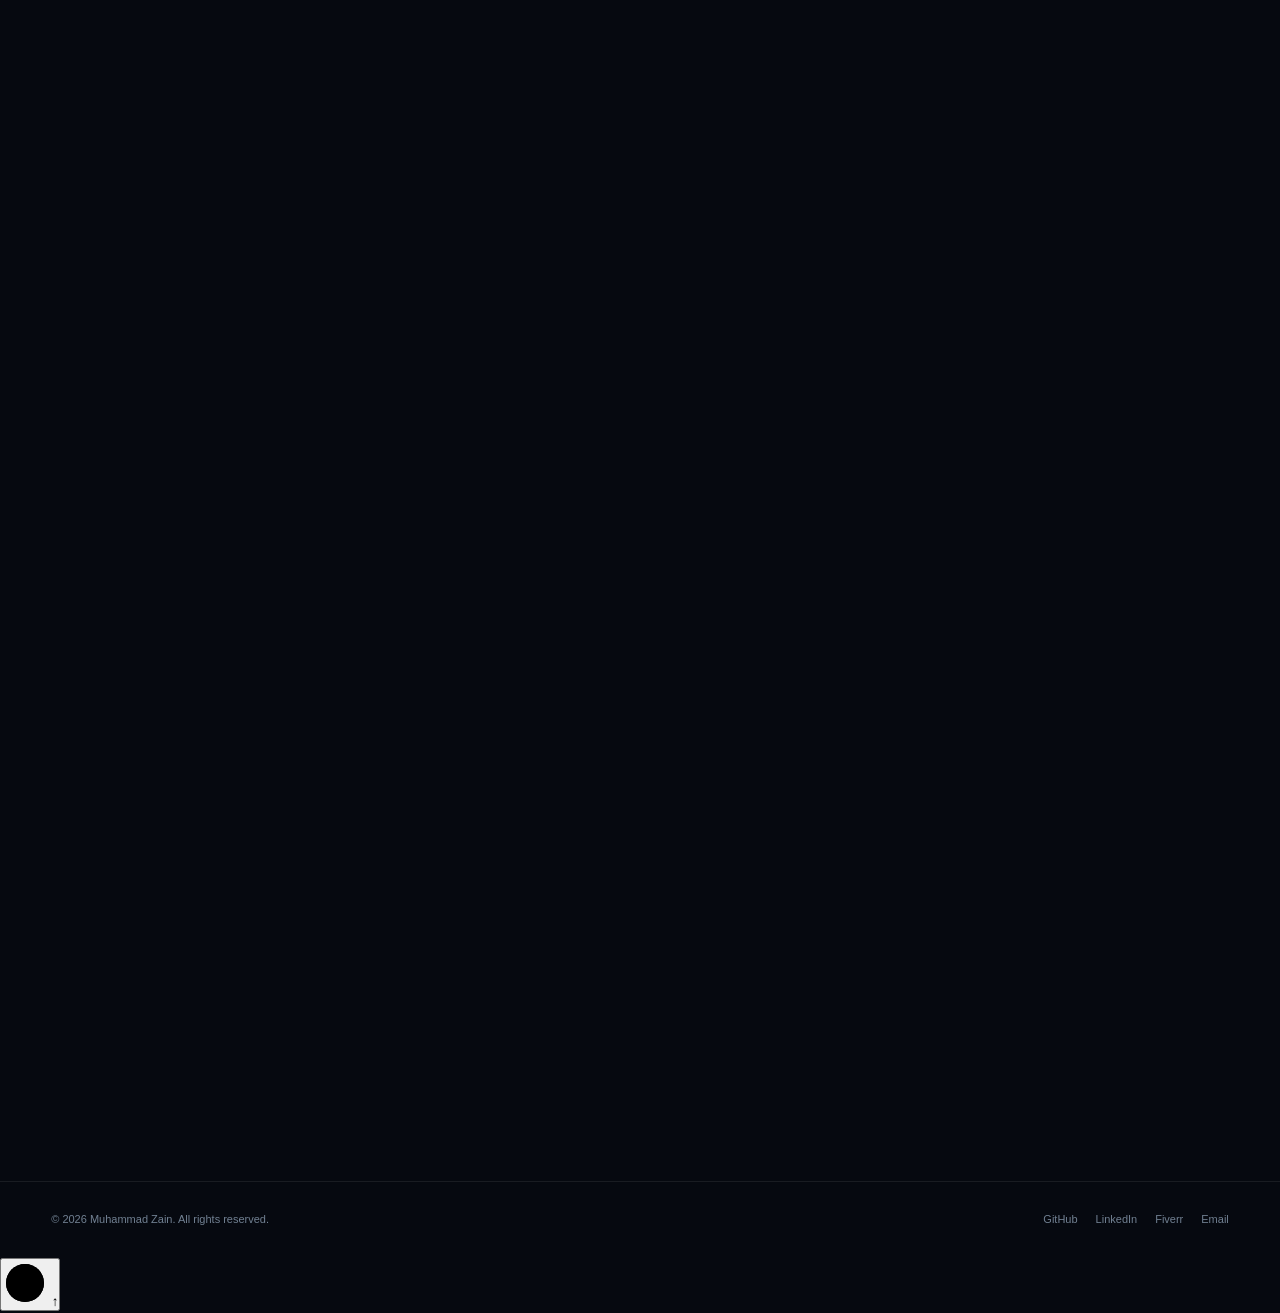
==== commit 32a2a14b: "feat(ui): implement 3D interactive canvas, top & bottom infinite marquee sliders, 3D card tilt & dep" ====
--- a/index.html
+++ b/index.html
@@ -1266,7 +1266,7 @@
 }
 
 .project:hover{
-    transform:perspective(1200px) rotateX(3deg) rotateY(-2deg) translateY(-10px) !important;
+    transform:perspective(1200px) rotateX(3deg) rotateY(-2deg) translateY(-10px);
     background:linear-gradient(145deg, #16233a, #0d1625) !important;
     border-color:rgba(113,143,255,.45);
     box-shadow:0 24px 45px rgba(0,0,0,.35), 0 0 28px rgba(113,143,255,.14);
@@ -2926,6 +2926,601 @@
     text-decoration:underline;
 }
 
+
+/* =========================================================
+   ADVANCED 3D DESIGN, SLIDERS & PERSPECTIVE SYSTEM
+========================================================= */
+
+/* 3D CANVAS & BACKGROUND DEPTH LAYERS */
+.canvas-3d{
+    position:fixed;
+    top:0;
+    left:0;
+    width:100%;
+    height:100%;
+    z-index:-2;
+    pointer-events:none;
+    opacity:.85;
+}
+
+html[data-theme="light"] .canvas-3d{
+    opacity:.45;
+}
+
+.perspective-horizon{
+    position:fixed;
+    bottom:0;
+    left:0;
+    width:100%;
+    height:48vh;
+    perspective:750px;
+    overflow:hidden;
+    pointer-events:none;
+    z-index:-1;
+    opacity:.35;
+    mask-image:linear-gradient(to top, rgba(0,0,0,1) 0%, rgba(0,0,0,0) 85%);
+    -webkit-mask-image:linear-gradient(to top, rgba(0,0,0,1) 0%, rgba(0,0,0,0) 85%);
+}
+
+.perspective-grid-plane{
+    width:220%;
+    height:220%;
+    left:-60%;
+    top:0;
+    position:absolute;
+    background-image:
+        linear-gradient(rgba(113,143,255,.22) 1px, transparent 1px),
+        linear-gradient(90deg, rgba(113,143,255,.22) 1px, transparent 1px);
+    background-size:60px 60px;
+    transform:rotateX(72deg) translateZ(0);
+    transform-origin:50% 0%;
+    animation:gridFlow 22s linear infinite;
+}
+
+@keyframes gridFlow{
+    0%{ background-position:0 0; }
+    100%{ background-position:0 60px; }
+}
+
+html[data-theme="light"] .perspective-grid-plane{
+    background-image:
+        linear-gradient(rgba(82,110,232,.14) 1px, transparent 1px),
+        linear-gradient(90deg, rgba(82,110,232,.14) 1px, transparent 1px);
+}
+
+.spotlight-3d{
+    position:fixed;
+    inset:0;
+    pointer-events:none;
+    z-index:-1;
+    background:radial-gradient(circle 480px at var(--mouse-x, 50%) var(--mouse-y, 30%), rgba(113,143,255,.08), transparent 70%);
+    transition:opacity .4s ease;
+}
+
+html[data-theme="light"] .spotlight-3d{
+    background:radial-gradient(circle 480px at var(--mouse-x, 50%) var(--mouse-y, 30%), rgba(82,110,232,.06), transparent 70%);
+}
+
+/* 3D PROFILE ORBIT PARTICLES & HERO 3D DEPTH */
+.profile-area{
+    transform-style:preserve-3d;
+    perspective:1000px;
+}
+
+.profile-orbit-3d{
+    position:absolute;
+    width:370px;
+    height:370px;
+    border-radius:50%;
+    border:1px dashed rgba(84,216,255,.32);
+    transform:rotateX(68deg) rotateY(18deg);
+    pointer-events:none;
+    animation:orbitSpin3D 24s linear infinite;
+}
+
+@keyframes orbitSpin3D{
+    from{ transform:rotateX(68deg) rotateY(18deg) rotateZ(0deg); }
+    to{ transform:rotateX(68deg) rotateY(18deg) rotateZ(360deg); }
+}
+
+.orbit-particle{
+    position:absolute;
+    width:8px;
+    height:8px;
+    border-radius:50%;
+    background:var(--cyan);
+    box-shadow:0 0 14px var(--cyan), 0 0 24px rgba(84,216,255,.6);
+}
+
+.orbit-particle.p1{ top:-4px; left:50%; }
+.orbit-particle.p2{ bottom:15%; left:6%; background:var(--primary2); box-shadow:0 0 14px var(--primary2); }
+.orbit-particle.p3{ top:45%; right:-4px; background:#4ade80; box-shadow:0 0 14px #4ade80; }
+
+.tech-docker{
+    top:125px;
+    left:-25px;
+    animation-delay:1.5s;
+}
+
+.tech-security{
+    top:215px;
+    right:-15px;
+    animation-delay:2.5s;
+}
+
+.tech-float{
+    transform-style:preserve-3d;
+    transition:transform .3s ease, box-shadow .3s ease;
+    border:1px solid rgba(113,143,255,.28);
+    background:rgba(12,18,30,.88);
+    box-shadow:0 12px 32px rgba(0,0,0,.45), 0 0 18px rgba(113,143,255,.15);
+}
+
+.tech-float:hover{
+    transform:scale(1.12) translateZ(35px) !important;
+    border-color:var(--cyan);
+    box-shadow:0 16px 40px rgba(0,0,0,.55), 0 0 25px rgba(84,216,255,.45);
+}
+
+/* =========================================================
+   3D INFINITE MARQUEE SLIDERS (TOP & BOTTOM)
+========================================================= */
+.slider-3d-wrap{
+    position:relative;
+    width:100%;
+    padding:44px 0;
+    overflow:hidden;
+    perspective:1200px;
+}
+
+.slider-top{
+    margin-top:20px;
+    margin-bottom:30px;
+    border-top:1px solid rgba(255,255,255,.05);
+    border-bottom:1px solid rgba(255,255,255,.05);
+    background:linear-gradient(180deg, rgba(113,143,255,.03), transparent 70%);
+}
+
+.slider-bottom{
+    margin-top:25px;
+    margin-bottom:45px;
+    border-top:1px solid rgba(255,255,255,.05);
+    border-bottom:1px solid rgba(255,255,255,.05);
+    background:linear-gradient(180deg, transparent, rgba(54,220,131,.03) 50%, transparent);
+}
+
+html[data-theme="light"] .slider-top,
+html[data-theme="light"] .slider-bottom{
+    border-color:rgba(31,48,81,.08);
+    background:linear-gradient(180deg, rgba(82,110,232,.04), transparent);
+}
+
+.slider-header-wrap{
+    display:flex;
+    justify-content:center;
+    margin-bottom:24px;
+}
+
+.slider-header-pill{
+    display:inline-flex;
+    align-items:center;
+    gap:10px;
+    padding:7px 18px;
+    border-radius:100px;
+    background:rgba(14,21,32,.75);
+    backdrop-filter:blur(14px);
+    border:1px solid rgba(113,143,255,.24);
+    box-shadow:0 8px 24px rgba(0,0,0,.25), 0 0 16px rgba(113,143,255,.12);
+    position:relative;
+}
+
+html[data-theme="light"] .slider-header-pill{
+    background:#ffffff;
+    border-color:rgba(82,110,232,.22);
+    box-shadow:0 6px 20px rgba(82,110,232,.08);
+}
+
+.slider-header-pill .pill-dot{
+    width:7px;
+    height:7px;
+    border-radius:50%;
+    background:var(--cyan);
+    box-shadow:0 0 10px var(--cyan);
+    animation:pulseDot 2s infinite ease-in-out;
+}
+
+.slider-header-pill .pill-dot.green{
+    background:var(--green);
+    box-shadow:0 0 10px var(--green);
+}
+
+@keyframes pulseDot{
+    0%,100%{ transform:scale(1); opacity:1; }
+    50%{ transform:scale(1.4); opacity:.6; }
+}
+
+.slider-header-pill .pill-text{
+    font-size:11px;
+    font-weight:800;
+    letter-spacing:1.5px;
+    text-transform:uppercase;
+    color:var(--text);
+}
+
+.slider-3d-track{
+    display:flex;
+    width:max-content;
+    will-change:transform;
+    mask-image:linear-gradient(to right, transparent 0%, black 7%, black 93%, transparent 100%);
+    -webkit-mask-image:linear-gradient(to right, transparent 0%, black 7%, black 93%, transparent 100%);
+}
+
+.slider-3d-group{
+    display:flex;
+    gap:18px;
+    padding:0 9px;
+    flex-shrink:0;
+}
+
+.marquee-left{
+    animation:scrollMarqueeLeft 40s linear infinite;
+}
+
+.marquee-right{
+    animation:scrollMarqueeRight 44s linear infinite;
+}
+
+.slider-3d-track:hover{
+    animation-play-state:paused;
+}
+
+@keyframes scrollMarqueeLeft{
+    0%{ transform:translateX(0); }
+    100%{ transform:translateX(-50%); }
+}
+
+@keyframes scrollMarqueeRight{
+    0%{ transform:translateX(-50%); }
+    100%{ transform:translateX(0); }
+}
+
+/* 3D SLIDER CARDS */
+.slider-card-3d{
+    display:flex;
+    align-items:center;
+    gap:12px;
+    padding:12px 20px;
+    border-radius:14px;
+    background:linear-gradient(145deg, rgba(17,26,37,.85), rgba(12,19,28,.8));
+    backdrop-filter:blur(12px);
+    border:1px solid rgba(255,255,255,.09);
+    box-shadow:0 10px 28px rgba(0,0,0,.35), inset 0 1px 0 rgba(255,255,255,.08);
+    transform-style:preserve-3d;
+    transition:transform .3s cubic-bezier(.16,1,.3,1), border-color .3s, box-shadow .3s, background .3s;
+    user-select:none;
+    white-space:nowrap;
+}
+
+.slider-card-3d:hover{
+    transform:translateY(-8px) scale(1.05) translateZ(24px);
+    border-color:rgba(84,216,255,.55);
+    background:linear-gradient(145deg, #18263a, #0f1a28);
+    box-shadow:0 18px 40px rgba(0,0,0,.5), 0 0 24px rgba(84,216,255,.25);
+}
+
+html[data-theme="light"] .slider-card-3d{
+    background:#ffffff;
+    border-color:rgba(31,48,81,.12);
+    box-shadow:0 8px 24px rgba(84,116,216,.08), inset 0 1px 0 #ffffff;
+}
+
+html[data-theme="light"] .slider-card-3d:hover{
+    background:#ffffff;
+    border-color:var(--primary);
+    box-shadow:0 16px 36px rgba(82,110,232,.18);
+}
+
+.slider-card-3d .sc-icon{
+    font-size:20px;
+    filter:drop-shadow(0 2px 6px rgba(0,0,0,.3));
+    transition:transform .3s ease;
+}
+
+.slider-card-3d:hover .sc-icon{
+    transform:scale(1.2) rotate(6deg);
+}
+
+.slider-card-3d .sc-name{
+    font-size:13.5px;
+    font-weight:750;
+    color:var(--text);
+    letter-spacing:-.2px;
+}
+
+.slider-card-3d .sc-tag{
+    font-size:11px;
+    font-weight:600;
+    padding:3px 9px;
+    border-radius:6px;
+    background:rgba(113,143,255,.12);
+    color:var(--cyan);
+    border:1px solid rgba(113,143,255,.2);
+}
+
+html[data-theme="light"] .slider-card-3d .sc-tag{
+    background:rgba(82,110,232,.08);
+    color:var(--primary);
+    border-color:rgba(82,110,232,.18);
+}
+
+/* 3D METRIC CARDS (BOTTOM SLIDER) */
+.slider-metric-3d{
+    display:flex;
+    align-items:center;
+    gap:14px;
+    padding:14px 22px;
+    border-radius:14px;
+    background:linear-gradient(145deg, rgba(16,25,36,.88), rgba(11,18,26,.82));
+    backdrop-filter:blur(12px);
+    border:1px solid rgba(54,220,131,.22);
+    box-shadow:0 10px 28px rgba(0,0,0,.35);
+    transition:transform .3s cubic-bezier(.16,1,.3,1), border-color .3s, box-shadow .3s;
+    user-select:none;
+    white-space:nowrap;
+}
+
+.slider-metric-3d:hover{
+    transform:translateY(-8px) scale(1.04) translateZ(24px);
+    border-color:var(--green);
+    box-shadow:0 18px 40px rgba(0,0,0,.5), 0 0 24px rgba(54,220,131,.28);
+}
+
+html[data-theme="light"] .slider-metric-3d{
+    background:#ffffff;
+    border-color:rgba(24,153,92,.25);
+    box-shadow:0 8px 24px rgba(24,153,92,.08);
+}
+
+html[data-theme="light"] .slider-metric-3d:hover{
+    border-color:var(--green);
+    box-shadow:0 16px 36px rgba(24,153,92,.18);
+}
+
+.slider-metric-3d .sm-badge{
+    font-family:"SFMono-Regular", Consolas, monospace;
+    font-size:12px;
+    font-weight:800;
+    padding:4px 9px;
+    border-radius:8px;
+    background:rgba(54,220,131,.14);
+    color:var(--green);
+    border:1px solid rgba(54,220,131,.3);
+}
+
+.slider-metric-3d .sm-content{
+    display:flex;
+    flex-direction:column;
+    gap:2px;
+}
+
+.slider-metric-3d .sm-content strong{
+    font-size:13.5px;
+    font-weight:750;
+    color:var(--text);
+}
+
+.slider-metric-3d .sm-content span{
+    font-size:11.5px;
+    color:var(--muted);
+}
+
+/* =========================================================
+   PROJECT CARDS 3D GLARE & DEPTH ENHANCEMENTS
+========================================================= */
+.project{
+    transform-style:preserve-3d;
+    perspective:1200px;
+    position:relative;
+    transition:transform .45s cubic-bezier(.16,1,.3,1), border-color .35s, box-shadow .35s, background .35s;
+}
+
+.project-glare{
+    position:absolute;
+    inset:0;
+    border-radius:inherit;
+    pointer-events:none;
+    z-index:4;
+    opacity:0;
+    transition:opacity .35s ease;
+    mix-blend-mode:overlay;
+}
+
+.project:hover .project-glare{
+    opacity:1;
+}
+
+.project-visual{
+    transform-style:preserve-3d;
+}
+
+.project-visual img{
+    transition:transform .45s cubic-bezier(.16,1,.3,1), filter .4s ease;
+}
+
+.project:hover .project-visual img{
+    transform:scale(1.05) translateZ(28px);
+}
+
+.project:hover .project-content{
+    transform:translateZ(18px);
+}
+
+.project:hover .project-number{
+    transform:translateZ(24px);
+}
+
+.project:hover .project-desc-3d{
+    transform:translateZ(26px);
+}
+
+.project:hover .project-actions{
+    transform:translateZ(30px);
+}
+
+/* 3D STATS ISOMETRIC ELEVATION */
+.stat{
+    transform-style:preserve-3d;
+    perspective:700px;
+    transition:transform .35s cubic-bezier(.16,1,.3,1), border-color .3s, box-shadow .3s, background .3s;
+}
+
+.stat:hover{
+    transform:perspective(700px) rotateX(8deg) rotateY(-6deg) translateY(-10px) translateZ(20px) !important;
+    border-color:var(--cyan) !important;
+    box-shadow:0 22px 50px rgba(0,0,0,.45), 0 0 30px rgba(84,216,255,.25) !important;
+}
+
+html[data-theme="light"] .stat:hover{
+    box-shadow:0 20px 45px rgba(82,110,232,.18) !important;
+}
+
+.stat strong{
+    transition:transform .3s ease, color .3s ease;
+}
+
+.stat:hover strong{
+    transform:translateZ(24px);
+    color:var(--cyan);
+}
+
+html[data-theme="light"] .stat:hover strong{
+    color:var(--primary);
+}
+
+/* 3D SKILLS CARDS */
+.skill{
+    transform-style:preserve-3d;
+    perspective:750px;
+}
+
+.skill .skill-icon{
+    transition:transform .35s cubic-bezier(.16,1,.3,1), filter .3s;
+}
+
+.skill:hover .skill-icon{
+    transform:translateZ(32px) scale(1.24);
+    filter:drop-shadow(0 8px 16px rgba(84,216,255,.35));
+}
+
+.skill:hover h3{
+    transform:translateZ(20px);
+}
+
+.skill:hover p{
+    transform:translateZ(14px);
+}
+
+/* =========================================================
+   3D QUICK SCROLL TO TOP WITH CIRCULAR PROGRESS
+========================================================= */
+.scroll-top-3d{
+    position:fixed;
+    bottom:28px;
+    right:28px;
+    width:52px;
+    height:52px;
+    border-radius:50%;
+    background:rgba(12,18,29,.9);
+    backdrop-filter:blur(14px);
+    border:1px solid rgba(113,143,255,.3);
+    box-shadow:0 12px 35px rgba(0,0,0,.45), 0 0 20px rgba(113,143,255,.2);
+    display:flex;
+    align-items:center;
+    justify-content:center;
+    cursor:pointer;
+    z-index:90;
+    opacity:0;
+    visibility:hidden;
+    transform:translateY(20px) scale(.85);
+    transition:all .35s cubic-bezier(.16,1,.3,1);
+}
+
+.scroll-top-3d.visible{
+    opacity:1;
+    visibility:visible;
+    transform:translateY(0) scale(1);
+}
+
+.scroll-top-3d:hover{
+    transform:translateY(-5px) scale(1.08);
+    border-color:var(--cyan);
+    box-shadow:0 18px 45px rgba(0,0,0,.6), 0 0 30px rgba(84,216,255,.45);
+}
+
+html[data-theme="light"] .scroll-top-3d{
+    background:#ffffff;
+    border-color:rgba(82,110,232,.3);
+    box-shadow:0 10px 30px rgba(82,110,232,.18);
+}
+
+.progress-ring{
+    position:absolute;
+    transform:rotate(-90deg);
+}
+
+.progress-ring-bg{
+    fill:none;
+    stroke:rgba(255,255,255,.08);
+    stroke-width:2.5;
+}
+
+html[data-theme="light"] .progress-ring-bg{
+    stroke:rgba(31,48,81,.1);
+}
+
+.progress-ring-fill{
+    fill:none;
+    stroke:url(#progressGradient);
+    stroke:var(--cyan);
+    stroke-width:2.5;
+    stroke-linecap:round;
+    stroke-dasharray:119.38;
+    stroke-dashoffset:119.38;
+    transition:stroke-dashoffset .12s linear;
+}
+
+.scroll-arrow{
+    font-size:18px;
+    font-weight:800;
+    color:var(--cyan);
+    transition:transform .25s ease;
+}
+
+.scroll-top-3d:hover .scroll-arrow{
+    transform:translateY(-2px);
+}
+
+html[data-theme="light"] .scroll-arrow,
+html[data-theme="light"] .progress-ring-fill{
+    color:var(--primary);
+    stroke:var(--primary);
+}
+
+/* RESPONSIVE ADJUSTMENTS FOR 3D ELEMENTS */
+@media (max-width: 900px){
+    .perspective-horizon{ height:35vh; }
+    .slider-3d-wrap{ padding:32px 0; }
+    .slider-card-3d{ padding:10px 16px; }
+    .tech-docker{ top:auto; bottom:20px; left:0; }
+    .tech-security{ top:auto; bottom:-10px; right:10px; }
+}
+
+@media (max-width: 650px){
+    .scroll-top-3d{ bottom:18px; right:18px; width:46px; height:46px; }
+    .slider-card-3d .sc-tag{ display:none; }
+    .profile-orbit-3d{ width:300px; height:300px; }
+}
+
 </style>
 </head>
 
@@ -2935,6 +3530,11 @@
 <!-- EFFECT LAYERS -->
 <div class="scroll-progress" id="scrollProgress"></div>
 <div class="background-grid"></div>
+<canvas id="canvas3d" class="canvas-3d"></canvas>
+<div class="perspective-horizon">
+    <div class="perspective-grid-plane"></div>
+</div>
+<div class="spotlight-3d" id="spotlight3D"></div>
 <div class="particles" id="particles"></div>
 <div class="cursor-glow"></div>
 <div class="cursor-dot"></div>
@@ -3030,7 +3630,12 @@
 </div>
 
 <!-- RIGHT (PROFILE) -->
-<div class="profile-area">
+<div class="profile-area" id="profileArea3D">
+<div class="profile-orbit-3d">
+    <div class="orbit-particle p1"></div>
+    <div class="orbit-particle p2"></div>
+    <div class="orbit-particle p3"></div>
+</div>
 <div class="profile-orbit"></div>
 <div class="profile-glow"></div>
 
@@ -3040,13 +3645,61 @@
 </div>
 </div>
 
-<div class="tech-float tech-aws">☁ AWS</div>
-<div class="tech-float tech-terraform">⚙ Terraform</div>
-<div class="tech-float tech-cicd">🚀 CI/CD</div>
+<div class="tech-float tech-aws" data-depth="60">☁ AWS ECS &amp; EC2</div>
+<div class="tech-float tech-terraform" data-depth="45">⚙ Terraform IaC</div>
+<div class="tech-float tech-cicd" data-depth="55">🚀 CI/CD Automation</div>
+<div class="tech-float tech-docker" data-depth="50">🐳 Docker Desktop</div>
+<div class="tech-float tech-security" data-depth="40">🛡 SSL &amp; IAM Security</div>
 </div>
 
 </div>
 </header>
+
+<!-- 3D TECH ECOSYSTEM MARQUEE SLIDER (TOP) -->
+<div class="slider-3d-wrap slider-top">
+    <div class="container slider-header-wrap">
+        <div class="slider-header-pill">
+            <span class="pill-dot"></span>
+            <span class="pill-text">CLOUD &amp; DEVOPS TECHNOLOGY ECOSYSTEM</span>
+        </div>
+    </div>
+    <div class="slider-3d-track marquee-left">
+        <div class="slider-3d-group">
+            <div class="slider-card-3d"><span class="sc-icon">☁️</span><span class="sc-name">AWS Cloud</span><span class="sc-tag">ECS · EC2 · ALB</span></div>
+            <div class="slider-card-3d"><span class="sc-icon">🐳</span><span class="sc-name">Docker</span><span class="sc-tag">Desktop · Multi-Stage</span></div>
+            <div class="slider-card-3d"><span class="sc-icon">⚙️</span><span class="sc-name">Terraform</span><span class="sc-tag">Infrastructure as Code</span></div>
+            <div class="slider-card-3d"><span class="sc-icon">🚀</span><span class="sc-name">GitHub Actions</span><span class="sc-tag">Automated CI/CD</span></div>
+            <div class="slider-card-3d"><span class="sc-icon">🔄</span><span class="sc-name">Jenkins</span><span class="sc-tag">Build &amp; Deploy Pipelines</span></div>
+            <div class="slider-card-3d"><span class="sc-icon">⚖️</span><span class="sc-name">AWS ALB</span><span class="sc-tag">Dynamic Port 0 Routing</span></div>
+            <div class="slider-card-3d"><span class="sc-icon">🗄️</span><span class="sc-name">AWS RDS MySQL</span><span class="sc-tag">SSL Transport Encrypted</span></div>
+            <div class="slider-card-3d"><span class="sc-icon">📦</span><span class="sc-name">Amazon S3</span><span class="sc-tag">Storage &amp; Disaster Recovery</span></div>
+            <div class="slider-card-3d"><span class="sc-icon">⚡</span><span class="sc-name">CloudFront CDN</span><span class="sc-tag">Global Edge Caching</span></div>
+            <div class="slider-card-3d"><span class="sc-icon">🌐</span><span class="sc-name">Route 53 DNS</span><span class="sc-tag">High-Availability Routing</span></div>
+            <div class="slider-card-3d"><span class="sc-icon">🐧</span><span class="sc-name">Amazon Linux</span><span class="sc-tag">Production Server Admin</span></div>
+            <div class="slider-card-3d"><span class="sc-icon">📜</span><span class="sc-name">Bash &amp; Shell</span><span class="sc-tag">Cron &amp; System Automation</span></div>
+            <div class="slider-card-3d"><span class="sc-icon">🐍</span><span class="sc-name">FastAPI &amp; Python</span><span class="sc-tag">Containerized REST APIs</span></div>
+            <div class="slider-card-3d"><span class="sc-icon">🔴</span><span class="sc-name">Laravel 12 / PHP 8.2</span><span class="sc-tag">Alpine Supervised Container</span></div>
+            <div class="slider-card-3d"><span class="sc-icon">🔐</span><span class="sc-name">AWS IAM</span><span class="sc-tag">Least-Privilege Security</span></div>
+        </div>
+        <div class="slider-3d-group" aria-hidden="true">
+            <div class="slider-card-3d"><span class="sc-icon">☁️</span><span class="sc-name">AWS Cloud</span><span class="sc-tag">ECS · EC2 · ALB</span></div>
+            <div class="slider-card-3d"><span class="sc-icon">🐳</span><span class="sc-name">Docker</span><span class="sc-tag">Desktop · Multi-Stage</span></div>
+            <div class="slider-card-3d"><span class="sc-icon">⚙️</span><span class="sc-name">Terraform</span><span class="sc-tag">Infrastructure as Code</span></div>
+            <div class="slider-card-3d"><span class="sc-icon">🚀</span><span class="sc-name">GitHub Actions</span><span class="sc-tag">Automated CI/CD</span></div>
+            <div class="slider-card-3d"><span class="sc-icon">🔄</span><span class="sc-name">Jenkins</span><span class="sc-tag">Build &amp; Deploy Pipelines</span></div>
+            <div class="slider-card-3d"><span class="sc-icon">⚖️</span><span class="sc-name">AWS ALB</span><span class="sc-tag">Dynamic Port 0 Routing</span></div>
+            <div class="slider-card-3d"><span class="sc-icon">🗄️</span><span class="sc-name">AWS RDS MySQL</span><span class="sc-tag">SSL Transport Encrypted</span></div>
+            <div class="slider-card-3d"><span class="sc-icon">📦</span><span class="sc-name">Amazon S3</span><span class="sc-tag">Storage &amp; Disaster Recovery</span></div>
+            <div class="slider-card-3d"><span class="sc-icon">⚡</span><span class="sc-name">CloudFront CDN</span><span class="sc-tag">Global Edge Caching</span></div>
+            <div class="slider-card-3d"><span class="sc-icon">🌐</span><span class="sc-name">Route 53 DNS</span><span class="sc-tag">High-Availability Routing</span></div>
+            <div class="slider-card-3d"><span class="sc-icon">🐧</span><span class="sc-name">Amazon Linux</span><span class="sc-tag">Production Server Admin</span></div>
+            <div class="slider-card-3d"><span class="sc-icon">📜</span><span class="sc-name">Bash &amp; Shell</span><span class="sc-tag">Cron &amp; System Automation</span></div>
+            <div class="slider-card-3d"><span class="sc-icon">🐍</span><span class="sc-name">FastAPI &amp; Python</span><span class="sc-tag">Containerized REST APIs</span></div>
+            <div class="slider-card-3d"><span class="sc-icon">🔴</span><span class="sc-name">Laravel 12 / PHP 8.2</span><span class="sc-tag">Alpine Supervised Container</span></div>
+            <div class="slider-card-3d"><span class="sc-icon">🔐</span><span class="sc-name">AWS IAM</span><span class="sc-tag">Least-Privilege Security</span></div>
+        </div>
+    </div>
+</div>
 
 <!-- ABOUT -->
 <section id="about">
@@ -3367,6 +4020,36 @@
 </div>
 </section>
 
+<!-- 3D ARCHITECTURAL HIGHLIGHTS MARQUEE SLIDER (BOTTOM) -->
+<div class="slider-3d-wrap slider-bottom">
+    <div class="container slider-header-wrap">
+        <div class="slider-header-pill">
+            <span class="pill-dot green"></span>
+            <span class="pill-text">PRODUCTION HIGHLIGHTS &amp; CLOUD STANDARDS</span>
+        </div>
+    </div>
+    <div class="slider-3d-track marquee-right">
+        <div class="slider-3d-group">
+            <div class="slider-metric-3d"><span class="sm-badge">01</span><div class="sm-content"><strong>Zero-Downtime Deployment</strong><span>AWS ECS Dynamic Port Mapping (hostPort: 0) &amp; ALB</span></div></div>
+            <div class="slider-metric-3d"><span class="sm-badge">02</span><div class="sm-content"><strong>Sub-4-Minute CI/CD</strong><span>Parallel GitHub Actions Build &amp; Dependency Caching</span></div></div>
+            <div class="slider-metric-3d"><span class="sm-badge">03</span><div class="sm-content"><strong>Multi-AZ Auto Scaling</strong><span>Self-Managed EC2 Clusters Across Availability Zones</span></div></div>
+            <div class="slider-metric-3d"><span class="sm-badge">04</span><div class="sm-content"><strong>Encrypted Transport</strong><span>AWS RDS MySQL with Strict RDS CA Verification</span></div></div>
+            <div class="slider-metric-3d"><span class="sm-badge">05</span><div class="sm-content"><strong>Modular Terraform IaC</strong><span>Production AWS VPC, Subnets &amp; Security Isolation</span></div></div>
+            <div class="slider-metric-3d"><span class="sm-badge">06</span><div class="sm-content"><strong>Client E-Commerce Solutions</strong><span>High-Availability Cloud Web Apps &amp; Real-Time Order Flow</span></div></div>
+            <div class="slider-metric-3d"><span class="sm-badge">07</span><div class="sm-content"><strong>Multi-Stage Docker Images</strong><span>Lightweight Alpine PHP 8.2-FPM &amp; Nginx Supervised</span></div></div>
+        </div>
+        <div class="slider-3d-group" aria-hidden="true">
+            <div class="slider-metric-3d"><span class="sm-badge">01</span><div class="sm-content"><strong>Zero-Downtime Deployment</strong><span>AWS ECS Dynamic Port Mapping (hostPort: 0) &amp; ALB</span></div></div>
+            <div class="slider-metric-3d"><span class="sm-badge">02</span><div class="sm-content"><strong>Sub-4-Minute CI/CD</strong><span>Parallel GitHub Actions Build &amp; Dependency Caching</span></div></div>
+            <div class="slider-metric-3d"><span class="sm-badge">03</span><div class="sm-content"><strong>Multi-AZ Auto Scaling</strong><span>Self-Managed EC2 Clusters Across Availability Zones</span></div></div>
+            <div class="slider-metric-3d"><span class="sm-badge">04</span><div class="sm-content"><strong>Encrypted Transport</strong><span>AWS RDS MySQL with Strict RDS CA Verification</span></div></div>
+            <div class="slider-metric-3d"><span class="sm-badge">05</span><div class="sm-content"><strong>Modular Terraform IaC</strong><span>Production AWS VPC, Subnets &amp; Security Isolation</span></div></div>
+            <div class="slider-metric-3d"><span class="sm-badge">06</span><div class="sm-content"><strong>Client E-Commerce Solutions</strong><span>High-Availability Cloud Web Apps &amp; Real-Time Order Flow</span></div></div>
+            <div class="slider-metric-3d"><span class="sm-badge">07</span><div class="sm-content"><strong>Multi-Stage Docker Images</strong><span>Lightweight Alpine PHP 8.2-FPM &amp; Nginx Supervised</span></div></div>
+        </div>
+    </div>
+</div>
+
 <!-- SKILLS -->
 <section id="skills">
 <div class="container reveal">
@@ -3754,6 +4437,15 @@
 </div>
 </footer>
 
+<!-- 3D FLOATING QUICK SCROLL BUTTON -->
+<button class="scroll-top-3d" id="scrollTop3D" type="button" aria-label="Scroll to top" title="Scroll to top">
+    <svg class="progress-ring" width="46" height="46" viewBox="0 0 46 46">
+        <circle class="progress-ring-bg" cx="23" cy="23" r="19"/>
+        <circle class="progress-ring-fill" id="progressRingFill" cx="23" cy="23" r="19"/>
+    </svg>
+    <span class="scroll-arrow">↑</span>
+</button>
+
 <!-- JAVASCRIPT -->
 <script>
 // CURRENT YEAR
@@ -4013,7 +4705,301 @@
         setTimeout(runProjectsTyping, 400);
     }
 })();
+
+
+// =========================================================
+// 3D INTERACTIVE CANVAS & DEPTH ENGINE
+// =========================================================
+(function(){
+    const canvas = document.getElementById("canvas3d");
+    if(!canvas) return;
+    const ctx = canvas.getContext("2d");
+    if(!ctx) return;
+
+    let width = 0, height = 0;
+    let dpr = Math.min(window.devicePixelRatio || 1, 2);
+    let points = [];
+    const POINT_COUNT = 60;
+    const FOV = 420;
+
+    let targetCamX = 0, targetCamY = 0;
+    let camX = 0, camY = 0;
+
+    function resizeCanvas(){
+        width = window.innerWidth;
+        height = window.innerHeight;
+        canvas.width = width * dpr;
+        canvas.height = height * dpr;
+        ctx.scale(dpr, dpr);
+    }
+
+    function createPoints(){
+        points = [];
+        for(let i = 0; i < POINT_COUNT; i++){
+            points.push({
+                x: (Math.random() - 0.5) * width * 1.6,
+                y: (Math.random() - 0.5) * height * 1.6,
+                z: Math.random() * 700 - 350,
+                radius: Math.random() * 2 + 1.2,
+                vx: (Math.random() - 0.5) * 0.35,
+                vy: (Math.random() - 0.5) * 0.35,
+                colorType: Math.random() > 0.4 ? "cyan" : "purple"
+            });
+        }
+    }
+
+    window.addEventListener("resize", function(){
+        resizeCanvas();
+        createPoints();
+    });
+
+    resizeCanvas();
+    createPoints();
+
+    // Mouse camera tracking
+    document.addEventListener("mousemove", function(e){
+        targetCamX = (e.clientY / height - 0.5) * 0.35;
+        targetCamY = (e.clientX / width - 0.5) * 0.35;
+
+        // Update CSS spotlight coordinates
+        document.documentElement.style.setProperty("--mouse-x", e.clientX + "px");
+        document.documentElement.style.setProperty("--mouse-y", e.clientY + "px");
+    }, { passive: true });
+
+    let isVisible = true;
+    document.addEventListener("visibilitychange", function(){
+        isVisible = !document.hidden;
+    });
+
+    function render3D(){
+        if(isVisible){
+            ctx.clearRect(0, 0, width, height);
+
+            // Smooth camera lerp
+            camX += (targetCamX - camX) * 0.05;
+            camY += (targetCamY - camY) * 0.05;
+
+            const isLight = document.documentElement.dataset.theme === "light";
+            const cosY = Math.cos(camY), sinY = Math.sin(camY);
+            const cosX = Math.cos(camX), sinX = Math.sin(camX);
+
+            const projected = [];
+
+            // Update & project 3D points
+            for(let i = 0; i < points.length; i++){
+                const p = points[i];
+
+                p.x += p.vx;
+                p.y += p.vy;
+                p.z -= 0.65;
+                if(p.z < -FOV + 50) p.z += 700;
+                if(p.x > width * 0.9) p.x = -width * 0.9;
+                if(p.x < -width * 0.9) p.x = width * 0.9;
+                if(p.y > height * 0.9) p.y = -height * 0.9;
+                if(p.y < -height * 0.9) p.y = height * 0.9;
+
+                // 3D rotation math
+                // Rotate around Y
+                const x1 = p.x * cosY + p.z * sinY;
+                const z1 = -p.x * sinY + p.z * cosY;
+                // Rotate around X
+                const y1 = p.y * cosX - z1 * sinX;
+                const z2 = p.y * sinX + z1 * cosX;
+
+                const depth = z2 + FOV;
+                if(depth <= 20) continue;
+
+                const scale = FOV / depth;
+                const sx = width / 2 + x1 * scale;
+                const sy = height / 2 + y1 * scale;
+                const alpha = Math.min(Math.max((z2 + 350) / 700, 0.1), 0.9);
+
+                projected.push({ sx, sy, scale, alpha, z: z2, colorType: p.colorType, radius: p.radius });
+            }
+
+            // Draw connection lines in 3D
+            const lineDist = 115;
+            for(let i = 0; i < projected.length; i++){
+                for(let j = i + 1; j < projected.length; j++){
+                    const p1 = projected[i];
+                    const p2 = projected[j];
+                    const dx = p1.sx - p2.sx;
+                    const dy = p1.sy - p2.sy;
+                    const dist = Math.sqrt(dx * dx + dy * dy);
+                    if(dist < lineDist){
+                        const lineAlpha = (1 - dist / lineDist) * Math.min(p1.alpha, p2.alpha) * (isLight ? 0.35 : 0.55);
+                        ctx.beginPath();
+                        ctx.moveTo(p1.sx, p1.sy);
+                        ctx.lineTo(p2.sx, p2.sy);
+                        ctx.strokeStyle = isLight
+                            ? `rgba(82, 110, 232, ${lineAlpha})`
+                            : `rgba(84, 216, 255, ${lineAlpha})`;
+                        ctx.lineWidth = 0.8 * Math.min(p1.scale, p2.scale);
+                        ctx.stroke();
+                    }
+                }
+            }
+
+            // Draw points
+            for(let i = 0; i < projected.length; i++){
+                const p = projected[i];
+                const r = p.radius * p.scale;
+                ctx.beginPath();
+                ctx.arc(p.sx, p.sy, Math.max(r, 0.8), 0, Math.PI * 2);
+                if(isLight){
+                    ctx.fillStyle = p.colorType === "cyan"
+                        ? `rgba(82, 110, 232, ${p.alpha * 0.8})`
+                        : `rgba(129, 90, 232, ${p.alpha * 0.8})`;
+                } else {
+                    ctx.fillStyle = p.colorType === "cyan"
+                        ? `rgba(84, 216, 255, ${p.alpha})`
+                        : `rgba(154, 114, 255, ${p.alpha})`;
+                }
+                ctx.fill();
+            }
+        }
+        requestAnimationFrame(render3D);
+    }
+    requestAnimationFrame(render3D);
+})();
+
+// =========================================================
+// INTERACTIVE 3D CARD TILT & SPECULAR GLARE
+// =========================================================
+(function(){
+    // Only enable mouse tilt on non-touch devices
+    if(!window.matchMedia("(hover: hover)").matches) return;
+
+    const cards = document.querySelectorAll(".project, .stat, .skill");
+
+    cards.forEach(function(card){
+        // Ensure 3D glare overlay exists
+        let glare = card.querySelector(".project-glare");
+        if(!glare && card.classList.contains("project")){
+            glare = document.createElement("div");
+            glare.className = "project-glare";
+            card.appendChild(glare);
+        }
+
+        let isHovered = false;
+
+        card.addEventListener("mouseenter", function(){
+            isHovered = true;
+            card.style.transition = "transform 0.1s ease-out, border-color 0.3s, box-shadow 0.3s";
+        });
+
+        card.addEventListener("mousemove", function(e){
+            if(!isHovered) return;
+            const rect = card.getBoundingClientRect();
+            const relX = (e.clientX - rect.left) / rect.width;
+            const relY = (e.clientY - rect.top) / rect.height;
+
+            const rotX = (0.5 - relY) * 16; // Up/down tilt
+            const rotY = (relX - 0.5) * 16; // Left/right tilt
+
+            card.style.transform = `perspective(1100px) rotateX(${rotX.toFixed(2)}deg) rotateY(${rotY.toFixed(2)}deg) translateZ(12px) scale3d(1.025, 1.025, 1.025)`;
+
+            if(glare){
+                const gx = e.clientX - rect.left;
+                const gy = e.clientY - rect.top;
+                glare.style.background = `radial-gradient(circle 320px at ${gx}px ${gy}px, rgba(255,255,255,0.22), transparent 70%)`;
+            }
+        });
+
+        card.addEventListener("mouseleave", function(){
+            isHovered = false;
+            card.style.transition = "transform 0.5s cubic-bezier(0.16, 1, 0.3, 1), border-color 0.3s, box-shadow 0.3s";
+            card.style.transform = "";
+        });
+    });
+
+    // Profile Area 3D Parallax Tracking
+    const profileArea3D = document.getElementById("profileArea3D") || document.querySelector(".profile-area");
+    if(profileArea3D){
+        const floats = profileArea3D.querySelectorAll(".tech-float");
+
+        document.addEventListener("mousemove", function(e){
+            if(window.innerWidth < 950) return;
+            const rect = profileArea3D.getBoundingClientRect();
+            const centerX = rect.left + rect.width / 2;
+            const centerY = rect.top + rect.height / 2;
+
+            const diffX = (e.clientX - centerX) / (window.innerWidth / 2);
+            const diffY = (e.clientY - centerY) / (window.innerHeight / 2);
+
+            const rotX = -diffY * 18;
+            const rotY = diffX * 18;
+
+            profileArea3D.style.transform = `perspective(1000px) rotateX(${rotX.toFixed(2)}deg) rotateY(${rotY.toFixed(2)}deg) translateZ(15px)`;
+
+            floats.forEach(function(f){
+                const depth = parseFloat(f.getAttribute("data-depth") || "40");
+                const fx = diffX * depth * 0.4;
+                const fy = diffY * depth * 0.4;
+                f.style.transform = `translate3d(${fx.toFixed(1)}px, ${fy.toFixed(1)}px, ${depth}px)`;
+            });
+        }, { passive: true });
+
+        profileArea3D.addEventListener("mouseleave", function(){
+            profileArea3D.style.transition = "transform 0.6s cubic-bezier(0.16, 1, 0.3, 1)";
+            profileArea3D.style.transform = "";
+            floats.forEach(function(f){
+                f.style.transition = "transform 0.6s cubic-bezier(0.16, 1, 0.3, 1)";
+                f.style.transform = "";
+            });
+            setTimeout(function(){
+                profileArea3D.style.transition = "";
+                floats.forEach(f => f.style.transition = "");
+            }, 600);
+        });
+    }
+})();
+
+// =========================================================
+// 3D QUICK SCROLL TO TOP & RADIAL PROGRESS RING
+// =========================================================
+(function(){
+    const btn = document.getElementById("scrollTop3D");
+    const ring = document.getElementById("progressRingFill");
+    if(!btn || !ring) return;
+
+    const circumference = 2 * Math.PI * 19; // ~119.38
+    ring.style.strokeDasharray = circumference;
+    ring.style.strokeDashoffset = circumference;
+
+    let ticking = false;
+    window.addEventListener("scroll", function(){
+        if(!ticking){
+            ticking = true;
+            requestAnimationFrame(function(){
+                const scrollY = window.scrollY;
+                const maxScroll = document.documentElement.scrollHeight - window.innerHeight;
+
+                if(scrollY > 320){
+                    btn.classList.add("visible");
+                } else {
+                    btn.classList.remove("visible");
+                }
+
+                if(maxScroll > 0){
+                    const progress = Math.min(Math.max(scrollY / maxScroll, 0), 1);
+                    const offset = circumference - (progress * circumference);
+                    ring.style.strokeDashoffset = offset;
+                }
+                ticking = false;
+            });
+        }
+    }, { passive: true });
+
+    btn.addEventListener("click", function(){
+        window.scrollTo({ top: 0, behavior: "smooth" });
+    });
+})();
+
 </script>
+
+
+
 
 </body>
 </html>
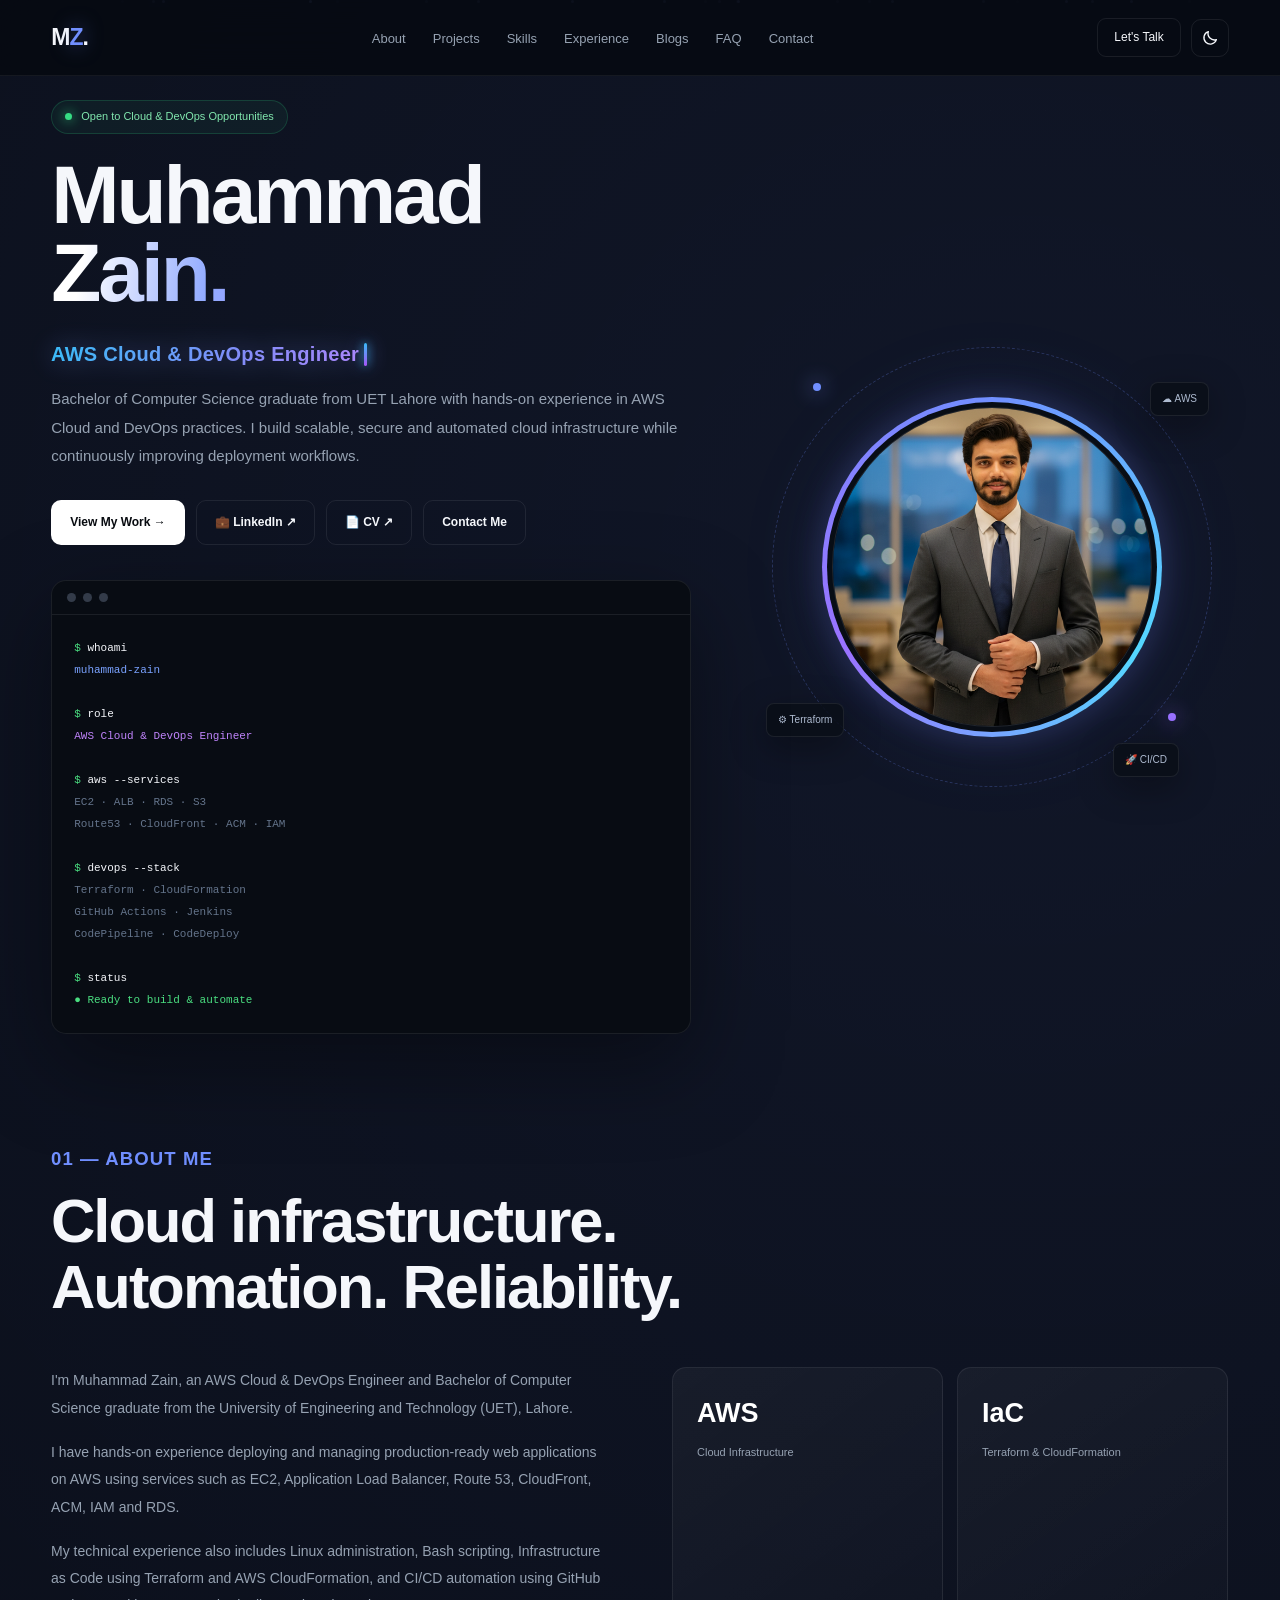
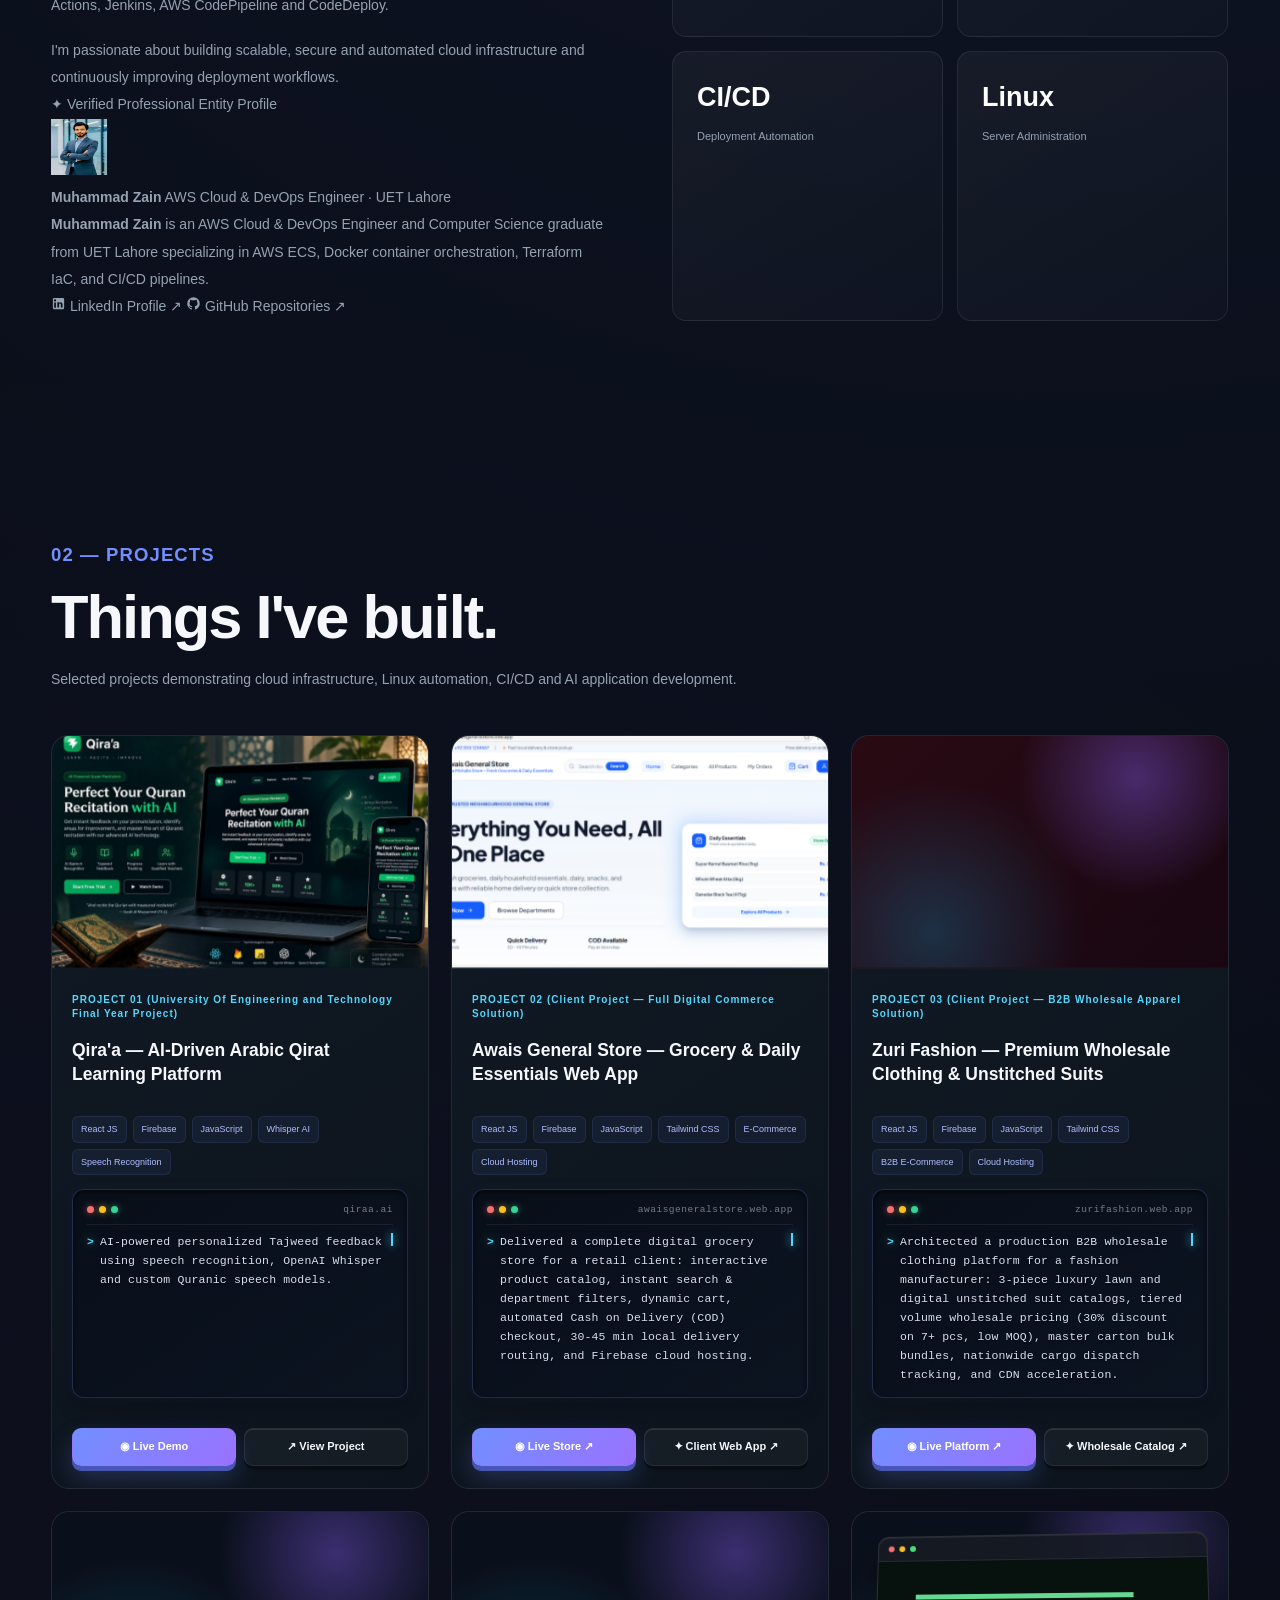
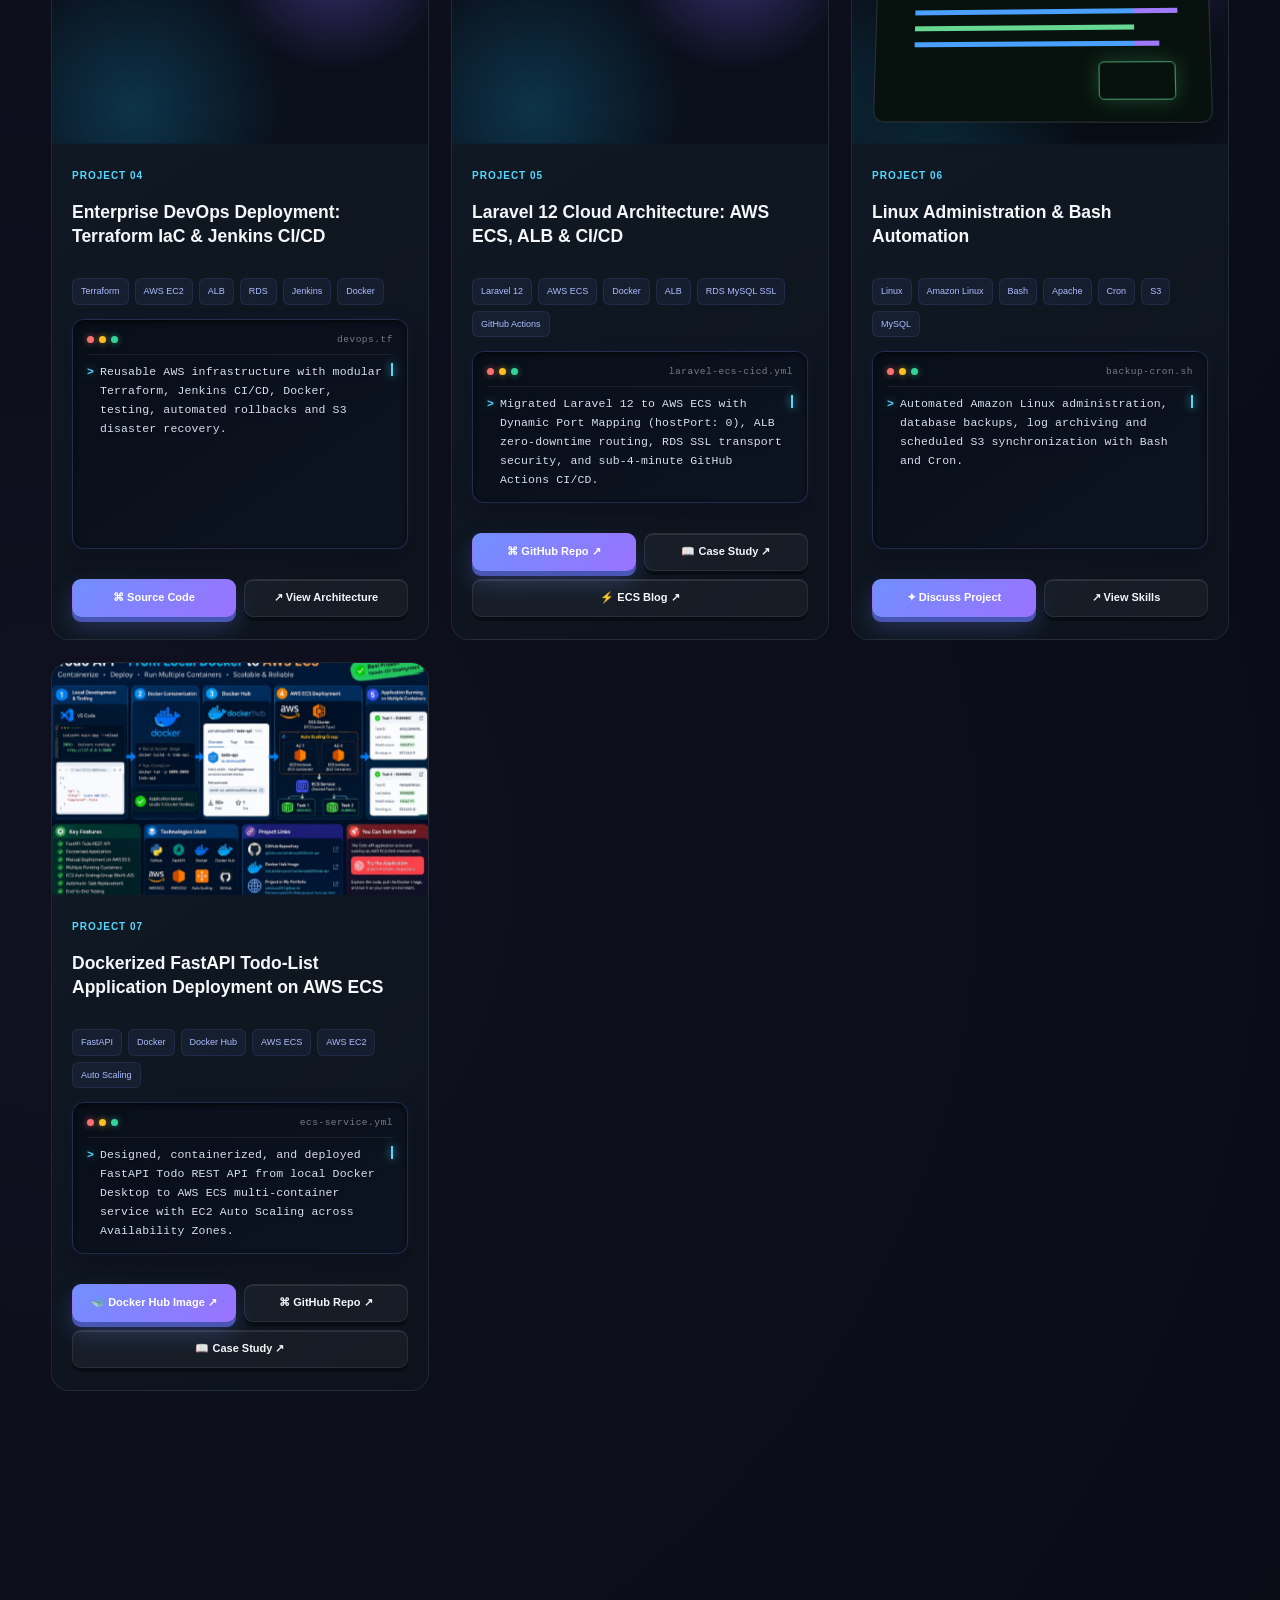
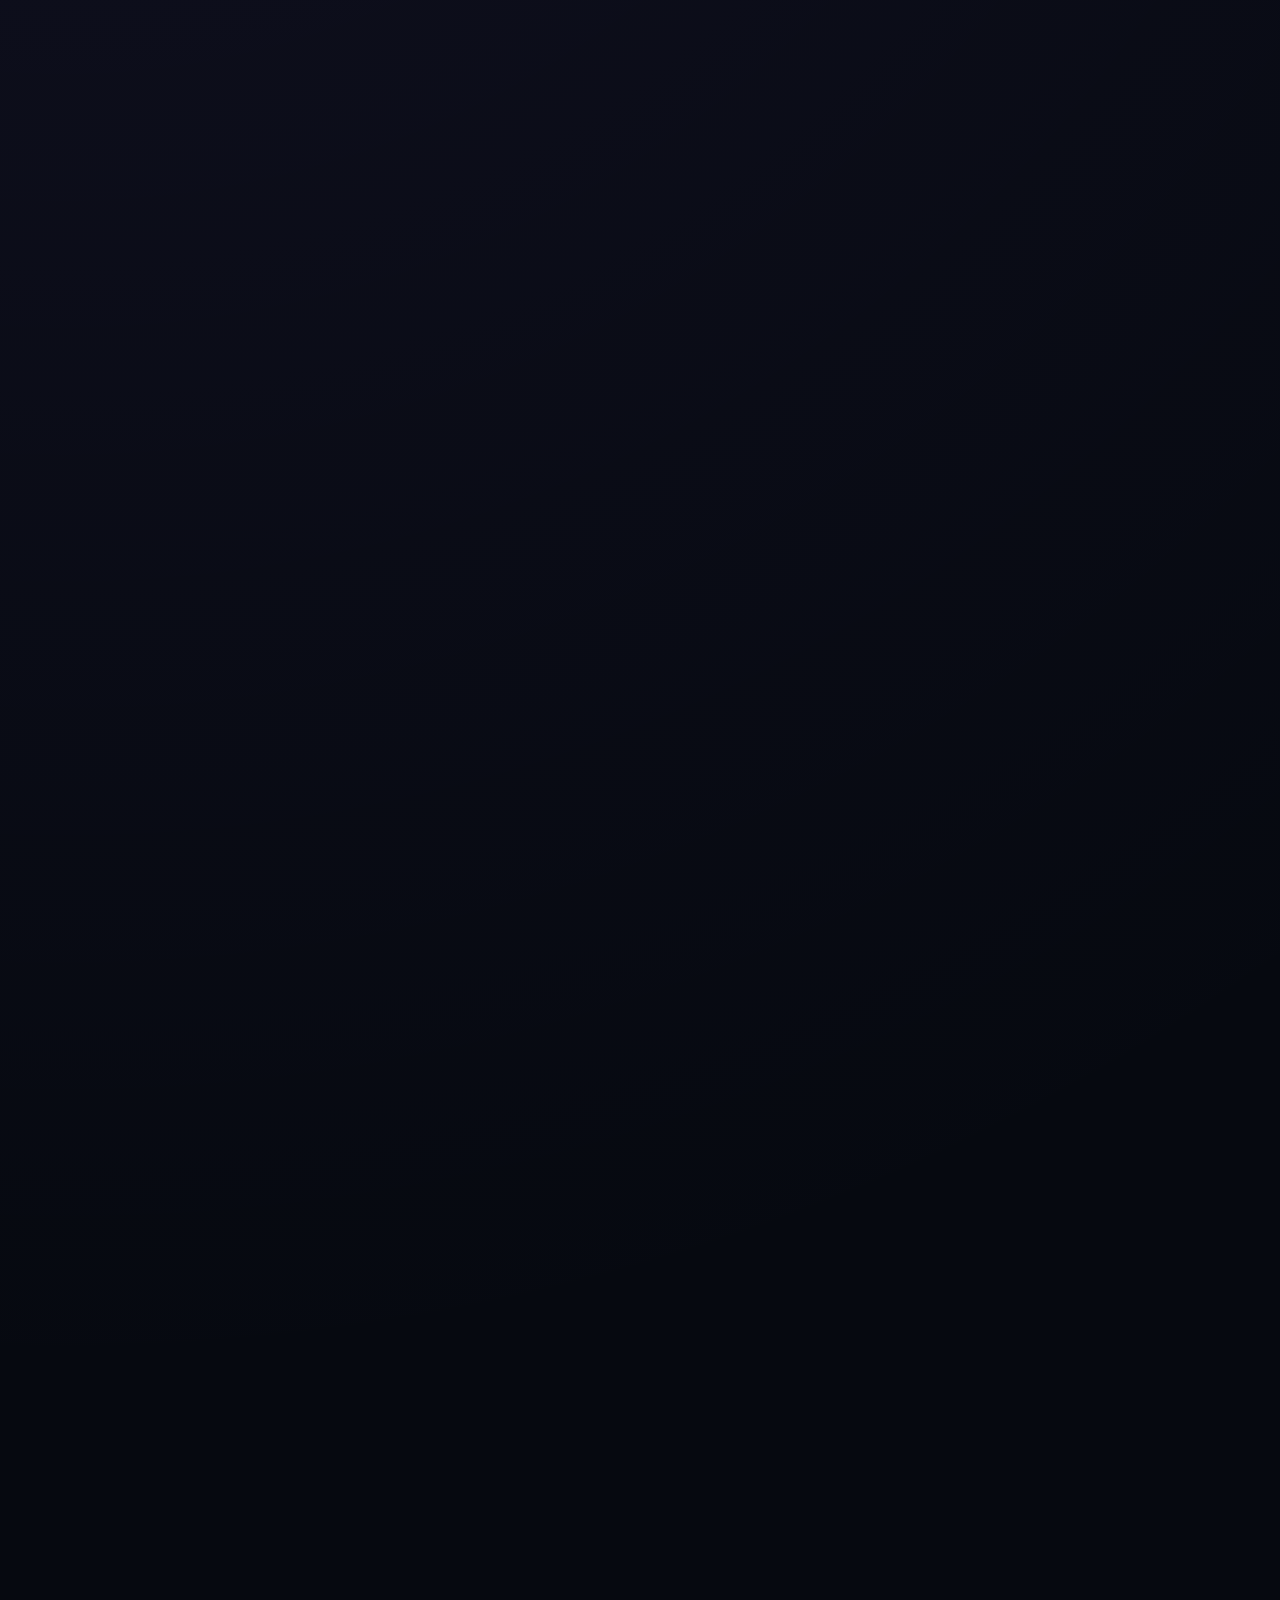
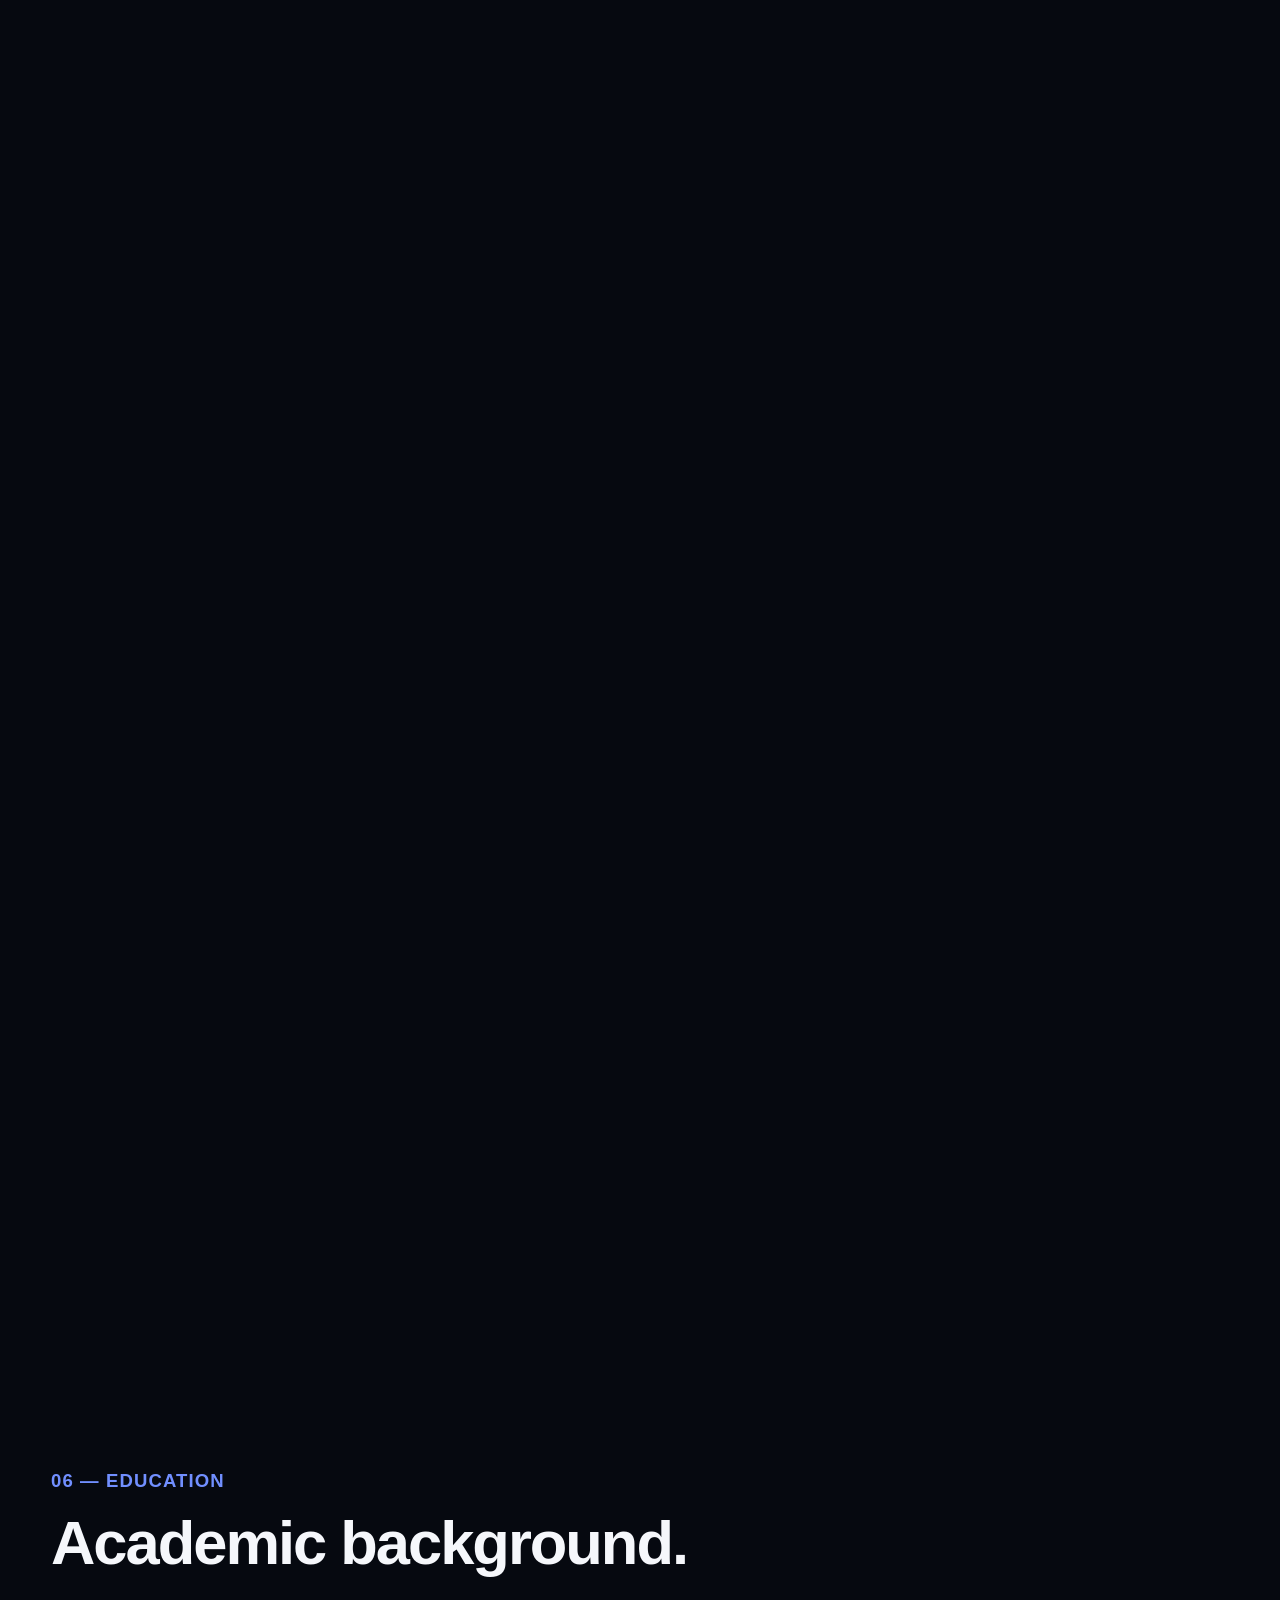
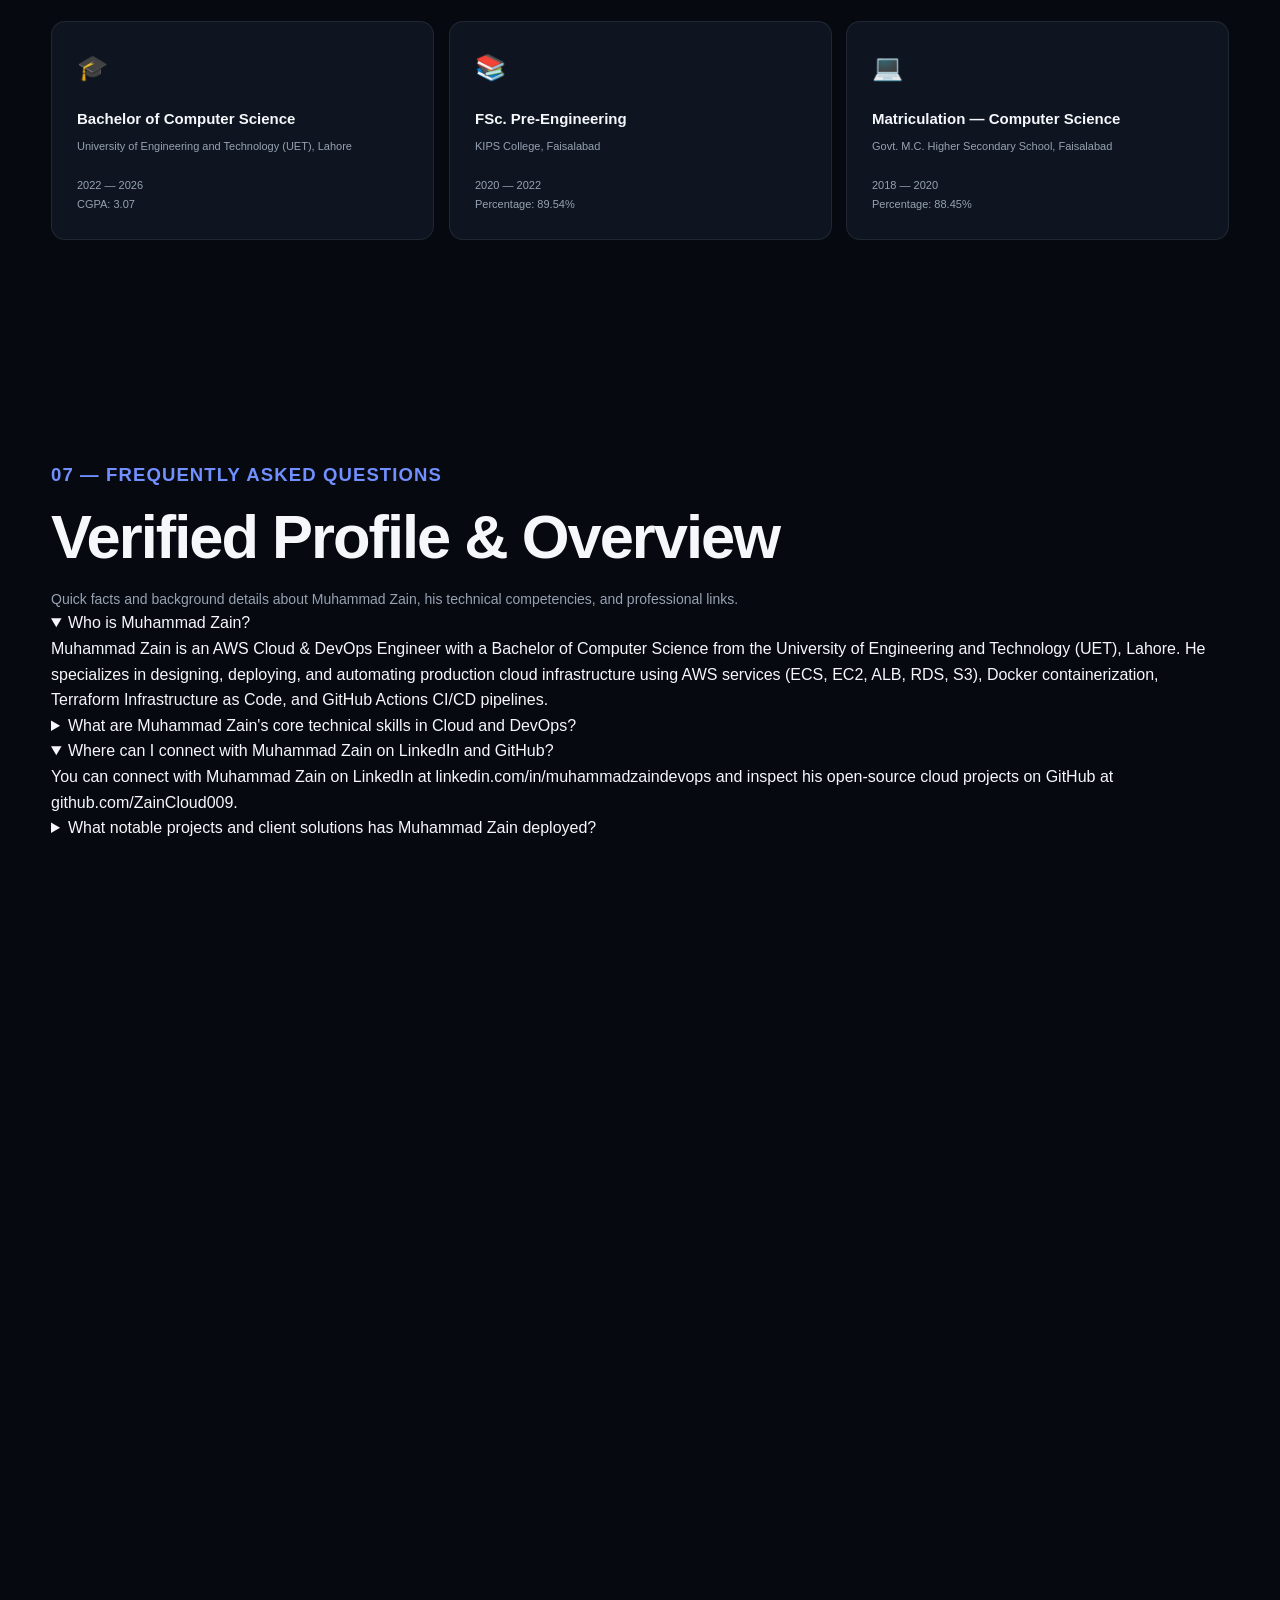
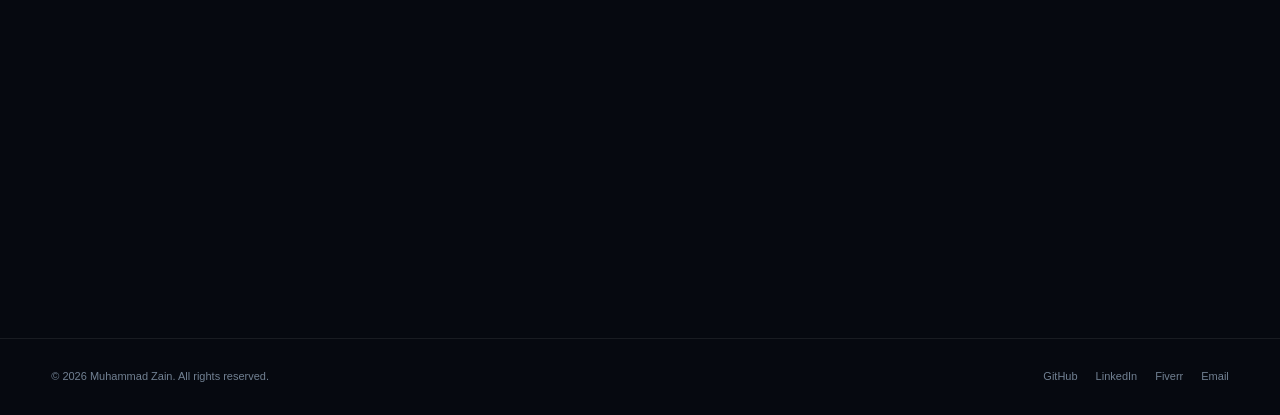
==== commit 87e896e5: "Revert "feat(ui): implement 3D interactive canvas, top & bottom infinite marquee sliders, 3D card ti" ====
--- a/index.html
+++ b/index.html
@@ -1266,7 +1266,7 @@
 }
 
 .project:hover{
-    transform:perspective(1200px) rotateX(3deg) rotateY(-2deg) translateY(-10px);
+    transform:perspective(1200px) rotateX(3deg) rotateY(-2deg) translateY(-10px) !important;
     background:linear-gradient(145deg, #16233a, #0d1625) !important;
     border-color:rgba(113,143,255,.45);
     box-shadow:0 24px 45px rgba(0,0,0,.35), 0 0 28px rgba(113,143,255,.14);
@@ -2926,601 +2926,6 @@
     text-decoration:underline;
 }
 
-
-/* =========================================================
-   ADVANCED 3D DESIGN, SLIDERS & PERSPECTIVE SYSTEM
-========================================================= */
-
-/* 3D CANVAS & BACKGROUND DEPTH LAYERS */
-.canvas-3d{
-    position:fixed;
-    top:0;
-    left:0;
-    width:100%;
-    height:100%;
-    z-index:-2;
-    pointer-events:none;
-    opacity:.85;
-}
-
-html[data-theme="light"] .canvas-3d{
-    opacity:.45;
-}
-
-.perspective-horizon{
-    position:fixed;
-    bottom:0;
-    left:0;
-    width:100%;
-    height:48vh;
-    perspective:750px;
-    overflow:hidden;
-    pointer-events:none;
-    z-index:-1;
-    opacity:.35;
-    mask-image:linear-gradient(to top, rgba(0,0,0,1) 0%, rgba(0,0,0,0) 85%);
-    -webkit-mask-image:linear-gradient(to top, rgba(0,0,0,1) 0%, rgba(0,0,0,0) 85%);
-}
-
-.perspective-grid-plane{
-    width:220%;
-    height:220%;
-    left:-60%;
-    top:0;
-    position:absolute;
-    background-image:
-        linear-gradient(rgba(113,143,255,.22) 1px, transparent 1px),
-        linear-gradient(90deg, rgba(113,143,255,.22) 1px, transparent 1px);
-    background-size:60px 60px;
-    transform:rotateX(72deg) translateZ(0);
-    transform-origin:50% 0%;
-    animation:gridFlow 22s linear infinite;
-}
-
-@keyframes gridFlow{
-    0%{ background-position:0 0; }
-    100%{ background-position:0 60px; }
-}
-
-html[data-theme="light"] .perspective-grid-plane{
-    background-image:
-        linear-gradient(rgba(82,110,232,.14) 1px, transparent 1px),
-        linear-gradient(90deg, rgba(82,110,232,.14) 1px, transparent 1px);
-}
-
-.spotlight-3d{
-    position:fixed;
-    inset:0;
-    pointer-events:none;
-    z-index:-1;
-    background:radial-gradient(circle 480px at var(--mouse-x, 50%) var(--mouse-y, 30%), rgba(113,143,255,.08), transparent 70%);
-    transition:opacity .4s ease;
-}
-
-html[data-theme="light"] .spotlight-3d{
-    background:radial-gradient(circle 480px at var(--mouse-x, 50%) var(--mouse-y, 30%), rgba(82,110,232,.06), transparent 70%);
-}
-
-/* 3D PROFILE ORBIT PARTICLES & HERO 3D DEPTH */
-.profile-area{
-    transform-style:preserve-3d;
-    perspective:1000px;
-}
-
-.profile-orbit-3d{
-    position:absolute;
-    width:370px;
-    height:370px;
-    border-radius:50%;
-    border:1px dashed rgba(84,216,255,.32);
-    transform:rotateX(68deg) rotateY(18deg);
-    pointer-events:none;
-    animation:orbitSpin3D 24s linear infinite;
-}
-
-@keyframes orbitSpin3D{
-    from{ transform:rotateX(68deg) rotateY(18deg) rotateZ(0deg); }
-    to{ transform:rotateX(68deg) rotateY(18deg) rotateZ(360deg); }
-}
-
-.orbit-particle{
-    position:absolute;
-    width:8px;
-    height:8px;
-    border-radius:50%;
-    background:var(--cyan);
-    box-shadow:0 0 14px var(--cyan), 0 0 24px rgba(84,216,255,.6);
-}
-
-.orbit-particle.p1{ top:-4px; left:50%; }
-.orbit-particle.p2{ bottom:15%; left:6%; background:var(--primary2); box-shadow:0 0 14px var(--primary2); }
-.orbit-particle.p3{ top:45%; right:-4px; background:#4ade80; box-shadow:0 0 14px #4ade80; }
-
-.tech-docker{
-    top:125px;
-    left:-25px;
-    animation-delay:1.5s;
-}
-
-.tech-security{
-    top:215px;
-    right:-15px;
-    animation-delay:2.5s;
-}
-
-.tech-float{
-    transform-style:preserve-3d;
-    transition:transform .3s ease, box-shadow .3s ease;
-    border:1px solid rgba(113,143,255,.28);
-    background:rgba(12,18,30,.88);
-    box-shadow:0 12px 32px rgba(0,0,0,.45), 0 0 18px rgba(113,143,255,.15);
-}
-
-.tech-float:hover{
-    transform:scale(1.12) translateZ(35px) !important;
-    border-color:var(--cyan);
-    box-shadow:0 16px 40px rgba(0,0,0,.55), 0 0 25px rgba(84,216,255,.45);
-}
-
-/* =========================================================
-   3D INFINITE MARQUEE SLIDERS (TOP & BOTTOM)
-========================================================= */
-.slider-3d-wrap{
-    position:relative;
-    width:100%;
-    padding:44px 0;
-    overflow:hidden;
-    perspective:1200px;
-}
-
-.slider-top{
-    margin-top:20px;
-    margin-bottom:30px;
-    border-top:1px solid rgba(255,255,255,.05);
-    border-bottom:1px solid rgba(255,255,255,.05);
-    background:linear-gradient(180deg, rgba(113,143,255,.03), transparent 70%);
-}
-
-.slider-bottom{
-    margin-top:25px;
-    margin-bottom:45px;
-    border-top:1px solid rgba(255,255,255,.05);
-    border-bottom:1px solid rgba(255,255,255,.05);
-    background:linear-gradient(180deg, transparent, rgba(54,220,131,.03) 50%, transparent);
-}
-
-html[data-theme="light"] .slider-top,
-html[data-theme="light"] .slider-bottom{
-    border-color:rgba(31,48,81,.08);
-    background:linear-gradient(180deg, rgba(82,110,232,.04), transparent);
-}
-
-.slider-header-wrap{
-    display:flex;
-    justify-content:center;
-    margin-bottom:24px;
-}
-
-.slider-header-pill{
-    display:inline-flex;
-    align-items:center;
-    gap:10px;
-    padding:7px 18px;
-    border-radius:100px;
-    background:rgba(14,21,32,.75);
-    backdrop-filter:blur(14px);
-    border:1px solid rgba(113,143,255,.24);
-    box-shadow:0 8px 24px rgba(0,0,0,.25), 0 0 16px rgba(113,143,255,.12);
-    position:relative;
-}
-
-html[data-theme="light"] .slider-header-pill{
-    background:#ffffff;
-    border-color:rgba(82,110,232,.22);
-    box-shadow:0 6px 20px rgba(82,110,232,.08);
-}
-
-.slider-header-pill .pill-dot{
-    width:7px;
-    height:7px;
-    border-radius:50%;
-    background:var(--cyan);
-    box-shadow:0 0 10px var(--cyan);
-    animation:pulseDot 2s infinite ease-in-out;
-}
-
-.slider-header-pill .pill-dot.green{
-    background:var(--green);
-    box-shadow:0 0 10px var(--green);
-}
-
-@keyframes pulseDot{
-    0%,100%{ transform:scale(1); opacity:1; }
-    50%{ transform:scale(1.4); opacity:.6; }
-}
-
-.slider-header-pill .pill-text{
-    font-size:11px;
-    font-weight:800;
-    letter-spacing:1.5px;
-    text-transform:uppercase;
-    color:var(--text);
-}
-
-.slider-3d-track{
-    display:flex;
-    width:max-content;
-    will-change:transform;
-    mask-image:linear-gradient(to right, transparent 0%, black 7%, black 93%, transparent 100%);
-    -webkit-mask-image:linear-gradient(to right, transparent 0%, black 7%, black 93%, transparent 100%);
-}
-
-.slider-3d-group{
-    display:flex;
-    gap:18px;
-    padding:0 9px;
-    flex-shrink:0;
-}
-
-.marquee-left{
-    animation:scrollMarqueeLeft 40s linear infinite;
-}
-
-.marquee-right{
-    animation:scrollMarqueeRight 44s linear infinite;
-}
-
-.slider-3d-track:hover{
-    animation-play-state:paused;
-}
-
-@keyframes scrollMarqueeLeft{
-    0%{ transform:translateX(0); }
-    100%{ transform:translateX(-50%); }
-}
-
-@keyframes scrollMarqueeRight{
-    0%{ transform:translateX(-50%); }
-    100%{ transform:translateX(0); }
-}
-
-/* 3D SLIDER CARDS */
-.slider-card-3d{
-    display:flex;
-    align-items:center;
-    gap:12px;
-    padding:12px 20px;
-    border-radius:14px;
-    background:linear-gradient(145deg, rgba(17,26,37,.85), rgba(12,19,28,.8));
-    backdrop-filter:blur(12px);
-    border:1px solid rgba(255,255,255,.09);
-    box-shadow:0 10px 28px rgba(0,0,0,.35), inset 0 1px 0 rgba(255,255,255,.08);
-    transform-style:preserve-3d;
-    transition:transform .3s cubic-bezier(.16,1,.3,1), border-color .3s, box-shadow .3s, background .3s;
-    user-select:none;
-    white-space:nowrap;
-}
-
-.slider-card-3d:hover{
-    transform:translateY(-8px) scale(1.05) translateZ(24px);
-    border-color:rgba(84,216,255,.55);
-    background:linear-gradient(145deg, #18263a, #0f1a28);
-    box-shadow:0 18px 40px rgba(0,0,0,.5), 0 0 24px rgba(84,216,255,.25);
-}
-
-html[data-theme="light"] .slider-card-3d{
-    background:#ffffff;
-    border-color:rgba(31,48,81,.12);
-    box-shadow:0 8px 24px rgba(84,116,216,.08), inset 0 1px 0 #ffffff;
-}
-
-html[data-theme="light"] .slider-card-3d:hover{
-    background:#ffffff;
-    border-color:var(--primary);
-    box-shadow:0 16px 36px rgba(82,110,232,.18);
-}
-
-.slider-card-3d .sc-icon{
-    font-size:20px;
-    filter:drop-shadow(0 2px 6px rgba(0,0,0,.3));
-    transition:transform .3s ease;
-}
-
-.slider-card-3d:hover .sc-icon{
-    transform:scale(1.2) rotate(6deg);
-}
-
-.slider-card-3d .sc-name{
-    font-size:13.5px;
-    font-weight:750;
-    color:var(--text);
-    letter-spacing:-.2px;
-}
-
-.slider-card-3d .sc-tag{
-    font-size:11px;
-    font-weight:600;
-    padding:3px 9px;
-    border-radius:6px;
-    background:rgba(113,143,255,.12);
-    color:var(--cyan);
-    border:1px solid rgba(113,143,255,.2);
-}
-
-html[data-theme="light"] .slider-card-3d .sc-tag{
-    background:rgba(82,110,232,.08);
-    color:var(--primary);
-    border-color:rgba(82,110,232,.18);
-}
-
-/* 3D METRIC CARDS (BOTTOM SLIDER) */
-.slider-metric-3d{
-    display:flex;
-    align-items:center;
-    gap:14px;
-    padding:14px 22px;
-    border-radius:14px;
-    background:linear-gradient(145deg, rgba(16,25,36,.88), rgba(11,18,26,.82));
-    backdrop-filter:blur(12px);
-    border:1px solid rgba(54,220,131,.22);
-    box-shadow:0 10px 28px rgba(0,0,0,.35);
-    transition:transform .3s cubic-bezier(.16,1,.3,1), border-color .3s, box-shadow .3s;
-    user-select:none;
-    white-space:nowrap;
-}
-
-.slider-metric-3d:hover{
-    transform:translateY(-8px) scale(1.04) translateZ(24px);
-    border-color:var(--green);
-    box-shadow:0 18px 40px rgba(0,0,0,.5), 0 0 24px rgba(54,220,131,.28);
-}
-
-html[data-theme="light"] .slider-metric-3d{
-    background:#ffffff;
-    border-color:rgba(24,153,92,.25);
-    box-shadow:0 8px 24px rgba(24,153,92,.08);
-}
-
-html[data-theme="light"] .slider-metric-3d:hover{
-    border-color:var(--green);
-    box-shadow:0 16px 36px rgba(24,153,92,.18);
-}
-
-.slider-metric-3d .sm-badge{
-    font-family:"SFMono-Regular", Consolas, monospace;
-    font-size:12px;
-    font-weight:800;
-    padding:4px 9px;
-    border-radius:8px;
-    background:rgba(54,220,131,.14);
-    color:var(--green);
-    border:1px solid rgba(54,220,131,.3);
-}
-
-.slider-metric-3d .sm-content{
-    display:flex;
-    flex-direction:column;
-    gap:2px;
-}
-
-.slider-metric-3d .sm-content strong{
-    font-size:13.5px;
-    font-weight:750;
-    color:var(--text);
-}
-
-.slider-metric-3d .sm-content span{
-    font-size:11.5px;
-    color:var(--muted);
-}
-
-/* =========================================================
-   PROJECT CARDS 3D GLARE & DEPTH ENHANCEMENTS
-========================================================= */
-.project{
-    transform-style:preserve-3d;
-    perspective:1200px;
-    position:relative;
-    transition:transform .45s cubic-bezier(.16,1,.3,1), border-color .35s, box-shadow .35s, background .35s;
-}
-
-.project-glare{
-    position:absolute;
-    inset:0;
-    border-radius:inherit;
-    pointer-events:none;
-    z-index:4;
-    opacity:0;
-    transition:opacity .35s ease;
-    mix-blend-mode:overlay;
-}
-
-.project:hover .project-glare{
-    opacity:1;
-}
-
-.project-visual{
-    transform-style:preserve-3d;
-}
-
-.project-visual img{
-    transition:transform .45s cubic-bezier(.16,1,.3,1), filter .4s ease;
-}
-
-.project:hover .project-visual img{
-    transform:scale(1.05) translateZ(28px);
-}
-
-.project:hover .project-content{
-    transform:translateZ(18px);
-}
-
-.project:hover .project-number{
-    transform:translateZ(24px);
-}
-
-.project:hover .project-desc-3d{
-    transform:translateZ(26px);
-}
-
-.project:hover .project-actions{
-    transform:translateZ(30px);
-}
-
-/* 3D STATS ISOMETRIC ELEVATION */
-.stat{
-    transform-style:preserve-3d;
-    perspective:700px;
-    transition:transform .35s cubic-bezier(.16,1,.3,1), border-color .3s, box-shadow .3s, background .3s;
-}
-
-.stat:hover{
-    transform:perspective(700px) rotateX(8deg) rotateY(-6deg) translateY(-10px) translateZ(20px) !important;
-    border-color:var(--cyan) !important;
-    box-shadow:0 22px 50px rgba(0,0,0,.45), 0 0 30px rgba(84,216,255,.25) !important;
-}
-
-html[data-theme="light"] .stat:hover{
-    box-shadow:0 20px 45px rgba(82,110,232,.18) !important;
-}
-
-.stat strong{
-    transition:transform .3s ease, color .3s ease;
-}
-
-.stat:hover strong{
-    transform:translateZ(24px);
-    color:var(--cyan);
-}
-
-html[data-theme="light"] .stat:hover strong{
-    color:var(--primary);
-}
-
-/* 3D SKILLS CARDS */
-.skill{
-    transform-style:preserve-3d;
-    perspective:750px;
-}
-
-.skill .skill-icon{
-    transition:transform .35s cubic-bezier(.16,1,.3,1), filter .3s;
-}
-
-.skill:hover .skill-icon{
-    transform:translateZ(32px) scale(1.24);
-    filter:drop-shadow(0 8px 16px rgba(84,216,255,.35));
-}
-
-.skill:hover h3{
-    transform:translateZ(20px);
-}
-
-.skill:hover p{
-    transform:translateZ(14px);
-}
-
-/* =========================================================
-   3D QUICK SCROLL TO TOP WITH CIRCULAR PROGRESS
-========================================================= */
-.scroll-top-3d{
-    position:fixed;
-    bottom:28px;
-    right:28px;
-    width:52px;
-    height:52px;
-    border-radius:50%;
-    background:rgba(12,18,29,.9);
-    backdrop-filter:blur(14px);
-    border:1px solid rgba(113,143,255,.3);
-    box-shadow:0 12px 35px rgba(0,0,0,.45), 0 0 20px rgba(113,143,255,.2);
-    display:flex;
-    align-items:center;
-    justify-content:center;
-    cursor:pointer;
-    z-index:90;
-    opacity:0;
-    visibility:hidden;
-    transform:translateY(20px) scale(.85);
-    transition:all .35s cubic-bezier(.16,1,.3,1);
-}
-
-.scroll-top-3d.visible{
-    opacity:1;
-    visibility:visible;
-    transform:translateY(0) scale(1);
-}
-
-.scroll-top-3d:hover{
-    transform:translateY(-5px) scale(1.08);
-    border-color:var(--cyan);
-    box-shadow:0 18px 45px rgba(0,0,0,.6), 0 0 30px rgba(84,216,255,.45);
-}
-
-html[data-theme="light"] .scroll-top-3d{
-    background:#ffffff;
-    border-color:rgba(82,110,232,.3);
-    box-shadow:0 10px 30px rgba(82,110,232,.18);
-}
-
-.progress-ring{
-    position:absolute;
-    transform:rotate(-90deg);
-}
-
-.progress-ring-bg{
-    fill:none;
-    stroke:rgba(255,255,255,.08);
-    stroke-width:2.5;
-}
-
-html[data-theme="light"] .progress-ring-bg{
-    stroke:rgba(31,48,81,.1);
-}
-
-.progress-ring-fill{
-    fill:none;
-    stroke:url(#progressGradient);
-    stroke:var(--cyan);
-    stroke-width:2.5;
-    stroke-linecap:round;
-    stroke-dasharray:119.38;
-    stroke-dashoffset:119.38;
-    transition:stroke-dashoffset .12s linear;
-}
-
-.scroll-arrow{
-    font-size:18px;
-    font-weight:800;
-    color:var(--cyan);
-    transition:transform .25s ease;
-}
-
-.scroll-top-3d:hover .scroll-arrow{
-    transform:translateY(-2px);
-}
-
-html[data-theme="light"] .scroll-arrow,
-html[data-theme="light"] .progress-ring-fill{
-    color:var(--primary);
-    stroke:var(--primary);
-}
-
-/* RESPONSIVE ADJUSTMENTS FOR 3D ELEMENTS */
-@media (max-width: 900px){
-    .perspective-horizon{ height:35vh; }
-    .slider-3d-wrap{ padding:32px 0; }
-    .slider-card-3d{ padding:10px 16px; }
-    .tech-docker{ top:auto; bottom:20px; left:0; }
-    .tech-security{ top:auto; bottom:-10px; right:10px; }
-}
-
-@media (max-width: 650px){
-    .scroll-top-3d{ bottom:18px; right:18px; width:46px; height:46px; }
-    .slider-card-3d .sc-tag{ display:none; }
-    .profile-orbit-3d{ width:300px; height:300px; }
-}
-
 </style>
 </head>
 
@@ -3530,11 +2935,6 @@
 <!-- EFFECT LAYERS -->
 <div class="scroll-progress" id="scrollProgress"></div>
 <div class="background-grid"></div>
-<canvas id="canvas3d" class="canvas-3d"></canvas>
-<div class="perspective-horizon">
-    <div class="perspective-grid-plane"></div>
-</div>
-<div class="spotlight-3d" id="spotlight3D"></div>
 <div class="particles" id="particles"></div>
 <div class="cursor-glow"></div>
 <div class="cursor-dot"></div>
@@ -3630,12 +3030,7 @@
 </div>
 
 <!-- RIGHT (PROFILE) -->
-<div class="profile-area" id="profileArea3D">
-<div class="profile-orbit-3d">
-    <div class="orbit-particle p1"></div>
-    <div class="orbit-particle p2"></div>
-    <div class="orbit-particle p3"></div>
-</div>
+<div class="profile-area">
 <div class="profile-orbit"></div>
 <div class="profile-glow"></div>
 
@@ -3645,61 +3040,13 @@
 </div>
 </div>
 
-<div class="tech-float tech-aws" data-depth="60">☁ AWS ECS &amp; EC2</div>
-<div class="tech-float tech-terraform" data-depth="45">⚙ Terraform IaC</div>
-<div class="tech-float tech-cicd" data-depth="55">🚀 CI/CD Automation</div>
-<div class="tech-float tech-docker" data-depth="50">🐳 Docker Desktop</div>
-<div class="tech-float tech-security" data-depth="40">🛡 SSL &amp; IAM Security</div>
+<div class="tech-float tech-aws">☁ AWS</div>
+<div class="tech-float tech-terraform">⚙ Terraform</div>
+<div class="tech-float tech-cicd">🚀 CI/CD</div>
 </div>
 
 </div>
 </header>
-
-<!-- 3D TECH ECOSYSTEM MARQUEE SLIDER (TOP) -->
-<div class="slider-3d-wrap slider-top">
-    <div class="container slider-header-wrap">
-        <div class="slider-header-pill">
-            <span class="pill-dot"></span>
-            <span class="pill-text">CLOUD &amp; DEVOPS TECHNOLOGY ECOSYSTEM</span>
-        </div>
-    </div>
-    <div class="slider-3d-track marquee-left">
-        <div class="slider-3d-group">
-            <div class="slider-card-3d"><span class="sc-icon">☁️</span><span class="sc-name">AWS Cloud</span><span class="sc-tag">ECS · EC2 · ALB</span></div>
-            <div class="slider-card-3d"><span class="sc-icon">🐳</span><span class="sc-name">Docker</span><span class="sc-tag">Desktop · Multi-Stage</span></div>
-            <div class="slider-card-3d"><span class="sc-icon">⚙️</span><span class="sc-name">Terraform</span><span class="sc-tag">Infrastructure as Code</span></div>
-            <div class="slider-card-3d"><span class="sc-icon">🚀</span><span class="sc-name">GitHub Actions</span><span class="sc-tag">Automated CI/CD</span></div>
-            <div class="slider-card-3d"><span class="sc-icon">🔄</span><span class="sc-name">Jenkins</span><span class="sc-tag">Build &amp; Deploy Pipelines</span></div>
-            <div class="slider-card-3d"><span class="sc-icon">⚖️</span><span class="sc-name">AWS ALB</span><span class="sc-tag">Dynamic Port 0 Routing</span></div>
-            <div class="slider-card-3d"><span class="sc-icon">🗄️</span><span class="sc-name">AWS RDS MySQL</span><span class="sc-tag">SSL Transport Encrypted</span></div>
-            <div class="slider-card-3d"><span class="sc-icon">📦</span><span class="sc-name">Amazon S3</span><span class="sc-tag">Storage &amp; Disaster Recovery</span></div>
-            <div class="slider-card-3d"><span class="sc-icon">⚡</span><span class="sc-name">CloudFront CDN</span><span class="sc-tag">Global Edge Caching</span></div>
-            <div class="slider-card-3d"><span class="sc-icon">🌐</span><span class="sc-name">Route 53 DNS</span><span class="sc-tag">High-Availability Routing</span></div>
-            <div class="slider-card-3d"><span class="sc-icon">🐧</span><span class="sc-name">Amazon Linux</span><span class="sc-tag">Production Server Admin</span></div>
-            <div class="slider-card-3d"><span class="sc-icon">📜</span><span class="sc-name">Bash &amp; Shell</span><span class="sc-tag">Cron &amp; System Automation</span></div>
-            <div class="slider-card-3d"><span class="sc-icon">🐍</span><span class="sc-name">FastAPI &amp; Python</span><span class="sc-tag">Containerized REST APIs</span></div>
-            <div class="slider-card-3d"><span class="sc-icon">🔴</span><span class="sc-name">Laravel 12 / PHP 8.2</span><span class="sc-tag">Alpine Supervised Container</span></div>
-            <div class="slider-card-3d"><span class="sc-icon">🔐</span><span class="sc-name">AWS IAM</span><span class="sc-tag">Least-Privilege Security</span></div>
-        </div>
-        <div class="slider-3d-group" aria-hidden="true">
-            <div class="slider-card-3d"><span class="sc-icon">☁️</span><span class="sc-name">AWS Cloud</span><span class="sc-tag">ECS · EC2 · ALB</span></div>
-            <div class="slider-card-3d"><span class="sc-icon">🐳</span><span class="sc-name">Docker</span><span class="sc-tag">Desktop · Multi-Stage</span></div>
-            <div class="slider-card-3d"><span class="sc-icon">⚙️</span><span class="sc-name">Terraform</span><span class="sc-tag">Infrastructure as Code</span></div>
-            <div class="slider-card-3d"><span class="sc-icon">🚀</span><span class="sc-name">GitHub Actions</span><span class="sc-tag">Automated CI/CD</span></div>
-            <div class="slider-card-3d"><span class="sc-icon">🔄</span><span class="sc-name">Jenkins</span><span class="sc-tag">Build &amp; Deploy Pipelines</span></div>
-            <div class="slider-card-3d"><span class="sc-icon">⚖️</span><span class="sc-name">AWS ALB</span><span class="sc-tag">Dynamic Port 0 Routing</span></div>
-            <div class="slider-card-3d"><span class="sc-icon">🗄️</span><span class="sc-name">AWS RDS MySQL</span><span class="sc-tag">SSL Transport Encrypted</span></div>
-            <div class="slider-card-3d"><span class="sc-icon">📦</span><span class="sc-name">Amazon S3</span><span class="sc-tag">Storage &amp; Disaster Recovery</span></div>
-            <div class="slider-card-3d"><span class="sc-icon">⚡</span><span class="sc-name">CloudFront CDN</span><span class="sc-tag">Global Edge Caching</span></div>
-            <div class="slider-card-3d"><span class="sc-icon">🌐</span><span class="sc-name">Route 53 DNS</span><span class="sc-tag">High-Availability Routing</span></div>
-            <div class="slider-card-3d"><span class="sc-icon">🐧</span><span class="sc-name">Amazon Linux</span><span class="sc-tag">Production Server Admin</span></div>
-            <div class="slider-card-3d"><span class="sc-icon">📜</span><span class="sc-name">Bash &amp; Shell</span><span class="sc-tag">Cron &amp; System Automation</span></div>
-            <div class="slider-card-3d"><span class="sc-icon">🐍</span><span class="sc-name">FastAPI &amp; Python</span><span class="sc-tag">Containerized REST APIs</span></div>
-            <div class="slider-card-3d"><span class="sc-icon">🔴</span><span class="sc-name">Laravel 12 / PHP 8.2</span><span class="sc-tag">Alpine Supervised Container</span></div>
-            <div class="slider-card-3d"><span class="sc-icon">🔐</span><span class="sc-name">AWS IAM</span><span class="sc-tag">Least-Privilege Security</span></div>
-        </div>
-    </div>
-</div>
 
 <!-- ABOUT -->
 <section id="about">
@@ -4020,36 +3367,6 @@
 </div>
 </section>
 
-<!-- 3D ARCHITECTURAL HIGHLIGHTS MARQUEE SLIDER (BOTTOM) -->
-<div class="slider-3d-wrap slider-bottom">
-    <div class="container slider-header-wrap">
-        <div class="slider-header-pill">
-            <span class="pill-dot green"></span>
-            <span class="pill-text">PRODUCTION HIGHLIGHTS &amp; CLOUD STANDARDS</span>
-        </div>
-    </div>
-    <div class="slider-3d-track marquee-right">
-        <div class="slider-3d-group">
-            <div class="slider-metric-3d"><span class="sm-badge">01</span><div class="sm-content"><strong>Zero-Downtime Deployment</strong><span>AWS ECS Dynamic Port Mapping (hostPort: 0) &amp; ALB</span></div></div>
-            <div class="slider-metric-3d"><span class="sm-badge">02</span><div class="sm-content"><strong>Sub-4-Minute CI/CD</strong><span>Parallel GitHub Actions Build &amp; Dependency Caching</span></div></div>
-            <div class="slider-metric-3d"><span class="sm-badge">03</span><div class="sm-content"><strong>Multi-AZ Auto Scaling</strong><span>Self-Managed EC2 Clusters Across Availability Zones</span></div></div>
-            <div class="slider-metric-3d"><span class="sm-badge">04</span><div class="sm-content"><strong>Encrypted Transport</strong><span>AWS RDS MySQL with Strict RDS CA Verification</span></div></div>
-            <div class="slider-metric-3d"><span class="sm-badge">05</span><div class="sm-content"><strong>Modular Terraform IaC</strong><span>Production AWS VPC, Subnets &amp; Security Isolation</span></div></div>
-            <div class="slider-metric-3d"><span class="sm-badge">06</span><div class="sm-content"><strong>Client E-Commerce Solutions</strong><span>High-Availability Cloud Web Apps &amp; Real-Time Order Flow</span></div></div>
-            <div class="slider-metric-3d"><span class="sm-badge">07</span><div class="sm-content"><strong>Multi-Stage Docker Images</strong><span>Lightweight Alpine PHP 8.2-FPM &amp; Nginx Supervised</span></div></div>
-        </div>
-        <div class="slider-3d-group" aria-hidden="true">
-            <div class="slider-metric-3d"><span class="sm-badge">01</span><div class="sm-content"><strong>Zero-Downtime Deployment</strong><span>AWS ECS Dynamic Port Mapping (hostPort: 0) &amp; ALB</span></div></div>
-            <div class="slider-metric-3d"><span class="sm-badge">02</span><div class="sm-content"><strong>Sub-4-Minute CI/CD</strong><span>Parallel GitHub Actions Build &amp; Dependency Caching</span></div></div>
-            <div class="slider-metric-3d"><span class="sm-badge">03</span><div class="sm-content"><strong>Multi-AZ Auto Scaling</strong><span>Self-Managed EC2 Clusters Across Availability Zones</span></div></div>
-            <div class="slider-metric-3d"><span class="sm-badge">04</span><div class="sm-content"><strong>Encrypted Transport</strong><span>AWS RDS MySQL with Strict RDS CA Verification</span></div></div>
-            <div class="slider-metric-3d"><span class="sm-badge">05</span><div class="sm-content"><strong>Modular Terraform IaC</strong><span>Production AWS VPC, Subnets &amp; Security Isolation</span></div></div>
-            <div class="slider-metric-3d"><span class="sm-badge">06</span><div class="sm-content"><strong>Client E-Commerce Solutions</strong><span>High-Availability Cloud Web Apps &amp; Real-Time Order Flow</span></div></div>
-            <div class="slider-metric-3d"><span class="sm-badge">07</span><div class="sm-content"><strong>Multi-Stage Docker Images</strong><span>Lightweight Alpine PHP 8.2-FPM &amp; Nginx Supervised</span></div></div>
-        </div>
-    </div>
-</div>
-
 <!-- SKILLS -->
 <section id="skills">
 <div class="container reveal">
@@ -4437,15 +3754,6 @@
 </div>
 </footer>
 
-<!-- 3D FLOATING QUICK SCROLL BUTTON -->
-<button class="scroll-top-3d" id="scrollTop3D" type="button" aria-label="Scroll to top" title="Scroll to top">
-    <svg class="progress-ring" width="46" height="46" viewBox="0 0 46 46">
-        <circle class="progress-ring-bg" cx="23" cy="23" r="19"/>
-        <circle class="progress-ring-fill" id="progressRingFill" cx="23" cy="23" r="19"/>
-    </svg>
-    <span class="scroll-arrow">↑</span>
-</button>
-
 <!-- JAVASCRIPT -->
 <script>
 // CURRENT YEAR
@@ -4705,301 +4013,7 @@
         setTimeout(runProjectsTyping, 400);
     }
 })();
-
-
-// =========================================================
-// 3D INTERACTIVE CANVAS & DEPTH ENGINE
-// =========================================================
-(function(){
-    const canvas = document.getElementById("canvas3d");
-    if(!canvas) return;
-    const ctx = canvas.getContext("2d");
-    if(!ctx) return;
-
-    let width = 0, height = 0;
-    let dpr = Math.min(window.devicePixelRatio || 1, 2);
-    let points = [];
-    const POINT_COUNT = 60;
-    const FOV = 420;
-
-    let targetCamX = 0, targetCamY = 0;
-    let camX = 0, camY = 0;
-
-    function resizeCanvas(){
-        width = window.innerWidth;
-        height = window.innerHeight;
-        canvas.width = width * dpr;
-        canvas.height = height * dpr;
-        ctx.scale(dpr, dpr);
-    }
-
-    function createPoints(){
-        points = [];
-        for(let i = 0; i < POINT_COUNT; i++){
-            points.push({
-                x: (Math.random() - 0.5) * width * 1.6,
-                y: (Math.random() - 0.5) * height * 1.6,
-                z: Math.random() * 700 - 350,
-                radius: Math.random() * 2 + 1.2,
-                vx: (Math.random() - 0.5) * 0.35,
-                vy: (Math.random() - 0.5) * 0.35,
-                colorType: Math.random() > 0.4 ? "cyan" : "purple"
-            });
-        }
-    }
-
-    window.addEventListener("resize", function(){
-        resizeCanvas();
-        createPoints();
-    });
-
-    resizeCanvas();
-    createPoints();
-
-    // Mouse camera tracking
-    document.addEventListener("mousemove", function(e){
-        targetCamX = (e.clientY / height - 0.5) * 0.35;
-        targetCamY = (e.clientX / width - 0.5) * 0.35;
-
-        // Update CSS spotlight coordinates
-        document.documentElement.style.setProperty("--mouse-x", e.clientX + "px");
-        document.documentElement.style.setProperty("--mouse-y", e.clientY + "px");
-    }, { passive: true });
-
-    let isVisible = true;
-    document.addEventListener("visibilitychange", function(){
-        isVisible = !document.hidden;
-    });
-
-    function render3D(){
-        if(isVisible){
-            ctx.clearRect(0, 0, width, height);
-
-            // Smooth camera lerp
-            camX += (targetCamX - camX) * 0.05;
-            camY += (targetCamY - camY) * 0.05;
-
-            const isLight = document.documentElement.dataset.theme === "light";
-            const cosY = Math.cos(camY), sinY = Math.sin(camY);
-            const cosX = Math.cos(camX), sinX = Math.sin(camX);
-
-            const projected = [];
-
-            // Update & project 3D points
-            for(let i = 0; i < points.length; i++){
-                const p = points[i];
-
-                p.x += p.vx;
-                p.y += p.vy;
-                p.z -= 0.65;
-                if(p.z < -FOV + 50) p.z += 700;
-                if(p.x > width * 0.9) p.x = -width * 0.9;
-                if(p.x < -width * 0.9) p.x = width * 0.9;
-                if(p.y > height * 0.9) p.y = -height * 0.9;
-                if(p.y < -height * 0.9) p.y = height * 0.9;
-
-                // 3D rotation math
-                // Rotate around Y
-                const x1 = p.x * cosY + p.z * sinY;
-                const z1 = -p.x * sinY + p.z * cosY;
-                // Rotate around X
-                const y1 = p.y * cosX - z1 * sinX;
-                const z2 = p.y * sinX + z1 * cosX;
-
-                const depth = z2 + FOV;
-                if(depth <= 20) continue;
-
-                const scale = FOV / depth;
-                const sx = width / 2 + x1 * scale;
-                const sy = height / 2 + y1 * scale;
-                const alpha = Math.min(Math.max((z2 + 350) / 700, 0.1), 0.9);
-
-                projected.push({ sx, sy, scale, alpha, z: z2, colorType: p.colorType, radius: p.radius });
-            }
-
-            // Draw connection lines in 3D
-            const lineDist = 115;
-            for(let i = 0; i < projected.length; i++){
-                for(let j = i + 1; j < projected.length; j++){
-                    const p1 = projected[i];
-                    const p2 = projected[j];
-                    const dx = p1.sx - p2.sx;
-                    const dy = p1.sy - p2.sy;
-                    const dist = Math.sqrt(dx * dx + dy * dy);
-                    if(dist < lineDist){
-                        const lineAlpha = (1 - dist / lineDist) * Math.min(p1.alpha, p2.alpha) * (isLight ? 0.35 : 0.55);
-                        ctx.beginPath();
-                        ctx.moveTo(p1.sx, p1.sy);
-                        ctx.lineTo(p2.sx, p2.sy);
-                        ctx.strokeStyle = isLight
-                            ? `rgba(82, 110, 232, ${lineAlpha})`
-                            : `rgba(84, 216, 255, ${lineAlpha})`;
-                        ctx.lineWidth = 0.8 * Math.min(p1.scale, p2.scale);
-                        ctx.stroke();
-                    }
-                }
-            }
-
-            // Draw points
-            for(let i = 0; i < projected.length; i++){
-                const p = projected[i];
-                const r = p.radius * p.scale;
-                ctx.beginPath();
-                ctx.arc(p.sx, p.sy, Math.max(r, 0.8), 0, Math.PI * 2);
-                if(isLight){
-                    ctx.fillStyle = p.colorType === "cyan"
-                        ? `rgba(82, 110, 232, ${p.alpha * 0.8})`
-                        : `rgba(129, 90, 232, ${p.alpha * 0.8})`;
-                } else {
-                    ctx.fillStyle = p.colorType === "cyan"
-                        ? `rgba(84, 216, 255, ${p.alpha})`
-                        : `rgba(154, 114, 255, ${p.alpha})`;
-                }
-                ctx.fill();
-            }
-        }
-        requestAnimationFrame(render3D);
-    }
-    requestAnimationFrame(render3D);
-})();
-
-// =========================================================
-// INTERACTIVE 3D CARD TILT & SPECULAR GLARE
-// =========================================================
-(function(){
-    // Only enable mouse tilt on non-touch devices
-    if(!window.matchMedia("(hover: hover)").matches) return;
-
-    const cards = document.querySelectorAll(".project, .stat, .skill");
-
-    cards.forEach(function(card){
-        // Ensure 3D glare overlay exists
-        let glare = card.querySelector(".project-glare");
-        if(!glare && card.classList.contains("project")){
-            glare = document.createElement("div");
-            glare.className = "project-glare";
-            card.appendChild(glare);
-        }
-
-        let isHovered = false;
-
-        card.addEventListener("mouseenter", function(){
-            isHovered = true;
-            card.style.transition = "transform 0.1s ease-out, border-color 0.3s, box-shadow 0.3s";
-        });
-
-        card.addEventListener("mousemove", function(e){
-            if(!isHovered) return;
-            const rect = card.getBoundingClientRect();
-            const relX = (e.clientX - rect.left) / rect.width;
-            const relY = (e.clientY - rect.top) / rect.height;
-
-            const rotX = (0.5 - relY) * 16; // Up/down tilt
-            const rotY = (relX - 0.5) * 16; // Left/right tilt
-
-            card.style.transform = `perspective(1100px) rotateX(${rotX.toFixed(2)}deg) rotateY(${rotY.toFixed(2)}deg) translateZ(12px) scale3d(1.025, 1.025, 1.025)`;
-
-            if(glare){
-                const gx = e.clientX - rect.left;
-                const gy = e.clientY - rect.top;
-                glare.style.background = `radial-gradient(circle 320px at ${gx}px ${gy}px, rgba(255,255,255,0.22), transparent 70%)`;
-            }
-        });
-
-        card.addEventListener("mouseleave", function(){
-            isHovered = false;
-            card.style.transition = "transform 0.5s cubic-bezier(0.16, 1, 0.3, 1), border-color 0.3s, box-shadow 0.3s";
-            card.style.transform = "";
-        });
-    });
-
-    // Profile Area 3D Parallax Tracking
-    const profileArea3D = document.getElementById("profileArea3D") || document.querySelector(".profile-area");
-    if(profileArea3D){
-        const floats = profileArea3D.querySelectorAll(".tech-float");
-
-        document.addEventListener("mousemove", function(e){
-            if(window.innerWidth < 950) return;
-            const rect = profileArea3D.getBoundingClientRect();
-            const centerX = rect.left + rect.width / 2;
-            const centerY = rect.top + rect.height / 2;
-
-            const diffX = (e.clientX - centerX) / (window.innerWidth / 2);
-            const diffY = (e.clientY - centerY) / (window.innerHeight / 2);
-
-            const rotX = -diffY * 18;
-            const rotY = diffX * 18;
-
-            profileArea3D.style.transform = `perspective(1000px) rotateX(${rotX.toFixed(2)}deg) rotateY(${rotY.toFixed(2)}deg) translateZ(15px)`;
-
-            floats.forEach(function(f){
-                const depth = parseFloat(f.getAttribute("data-depth") || "40");
-                const fx = diffX * depth * 0.4;
-                const fy = diffY * depth * 0.4;
-                f.style.transform = `translate3d(${fx.toFixed(1)}px, ${fy.toFixed(1)}px, ${depth}px)`;
-            });
-        }, { passive: true });
-
-        profileArea3D.addEventListener("mouseleave", function(){
-            profileArea3D.style.transition = "transform 0.6s cubic-bezier(0.16, 1, 0.3, 1)";
-            profileArea3D.style.transform = "";
-            floats.forEach(function(f){
-                f.style.transition = "transform 0.6s cubic-bezier(0.16, 1, 0.3, 1)";
-                f.style.transform = "";
-            });
-            setTimeout(function(){
-                profileArea3D.style.transition = "";
-                floats.forEach(f => f.style.transition = "");
-            }, 600);
-        });
-    }
-})();
-
-// =========================================================
-// 3D QUICK SCROLL TO TOP & RADIAL PROGRESS RING
-// =========================================================
-(function(){
-    const btn = document.getElementById("scrollTop3D");
-    const ring = document.getElementById("progressRingFill");
-    if(!btn || !ring) return;
-
-    const circumference = 2 * Math.PI * 19; // ~119.38
-    ring.style.strokeDasharray = circumference;
-    ring.style.strokeDashoffset = circumference;
-
-    let ticking = false;
-    window.addEventListener("scroll", function(){
-        if(!ticking){
-            ticking = true;
-            requestAnimationFrame(function(){
-                const scrollY = window.scrollY;
-                const maxScroll = document.documentElement.scrollHeight - window.innerHeight;
-
-                if(scrollY > 320){
-                    btn.classList.add("visible");
-                } else {
-                    btn.classList.remove("visible");
-                }
-
-                if(maxScroll > 0){
-                    const progress = Math.min(Math.max(scrollY / maxScroll, 0), 1);
-                    const offset = circumference - (progress * circumference);
-                    ring.style.strokeDashoffset = offset;
-                }
-                ticking = false;
-            });
-        }
-    }, { passive: true });
-
-    btn.addEventListener("click", function(){
-        window.scrollTo({ top: 0, behavior: "smooth" });
-    });
-})();
-
 </script>
-
-
-
 
 </body>
 </html>
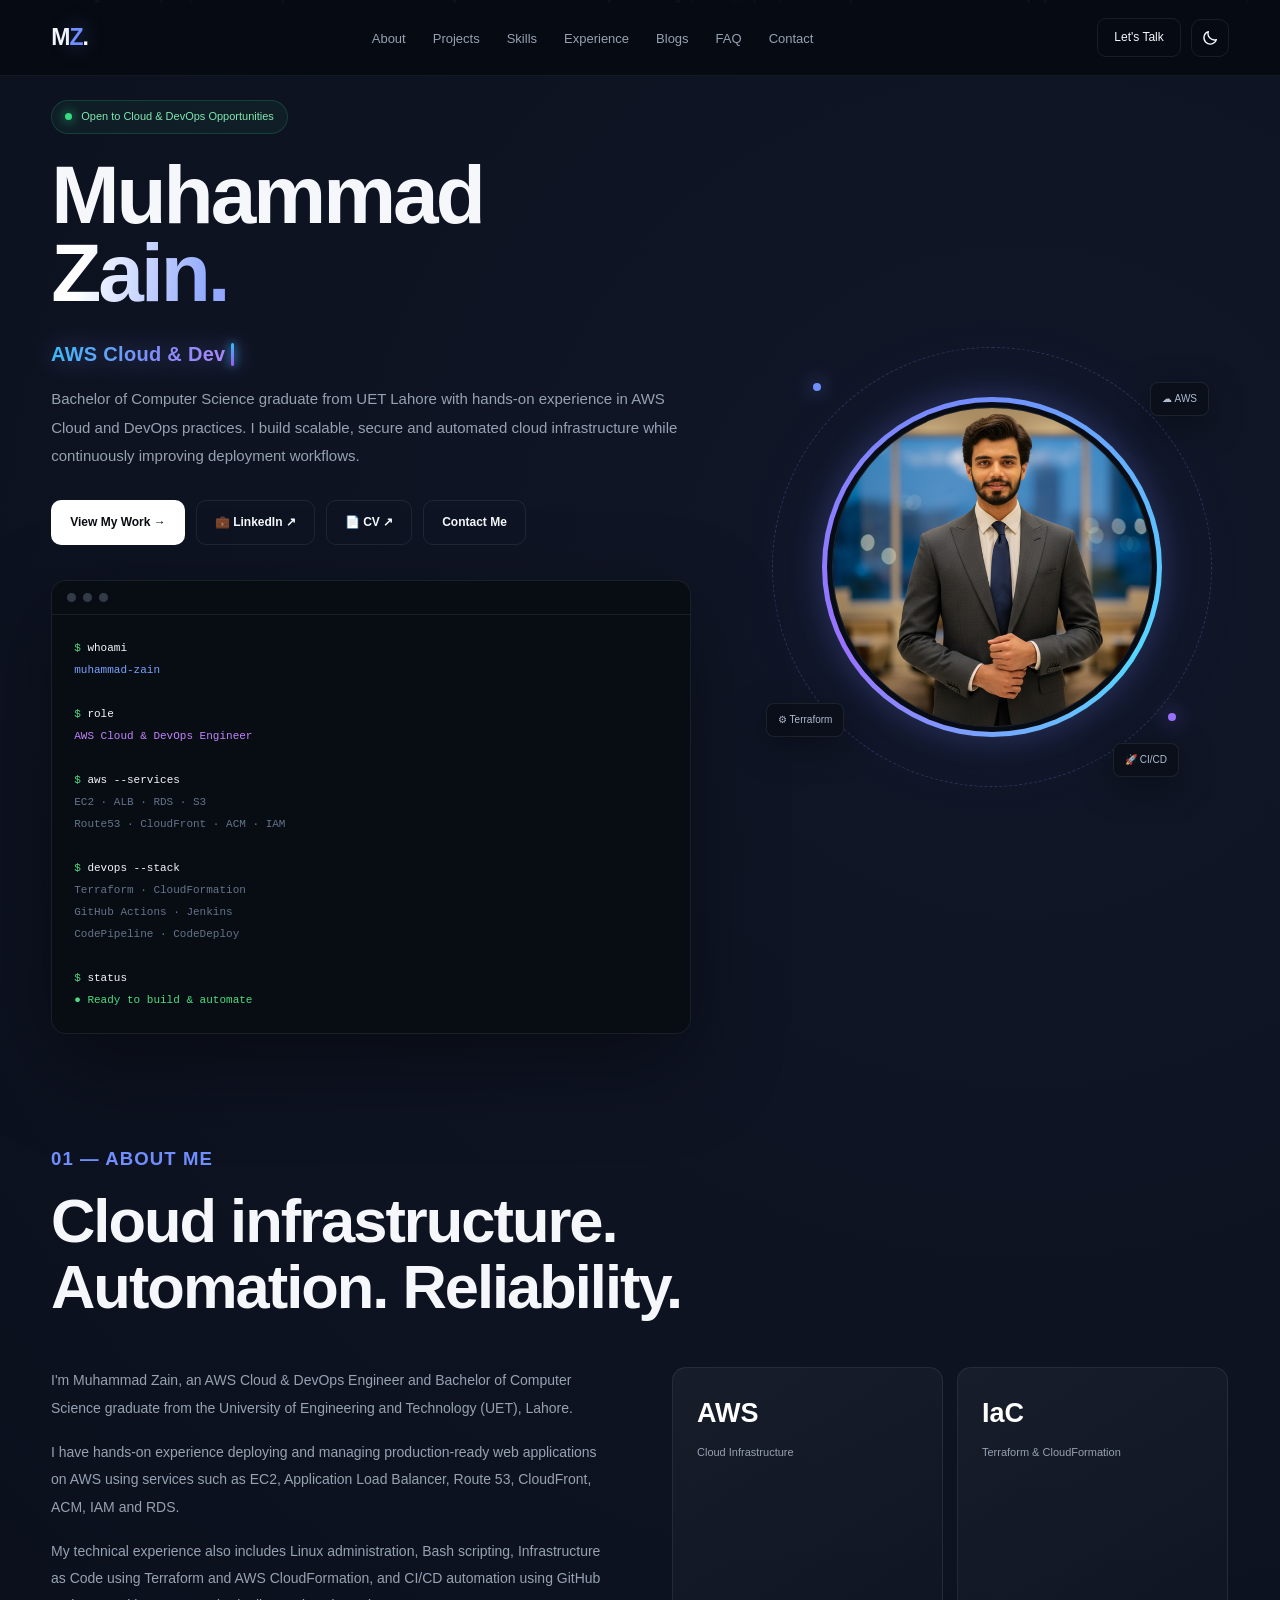
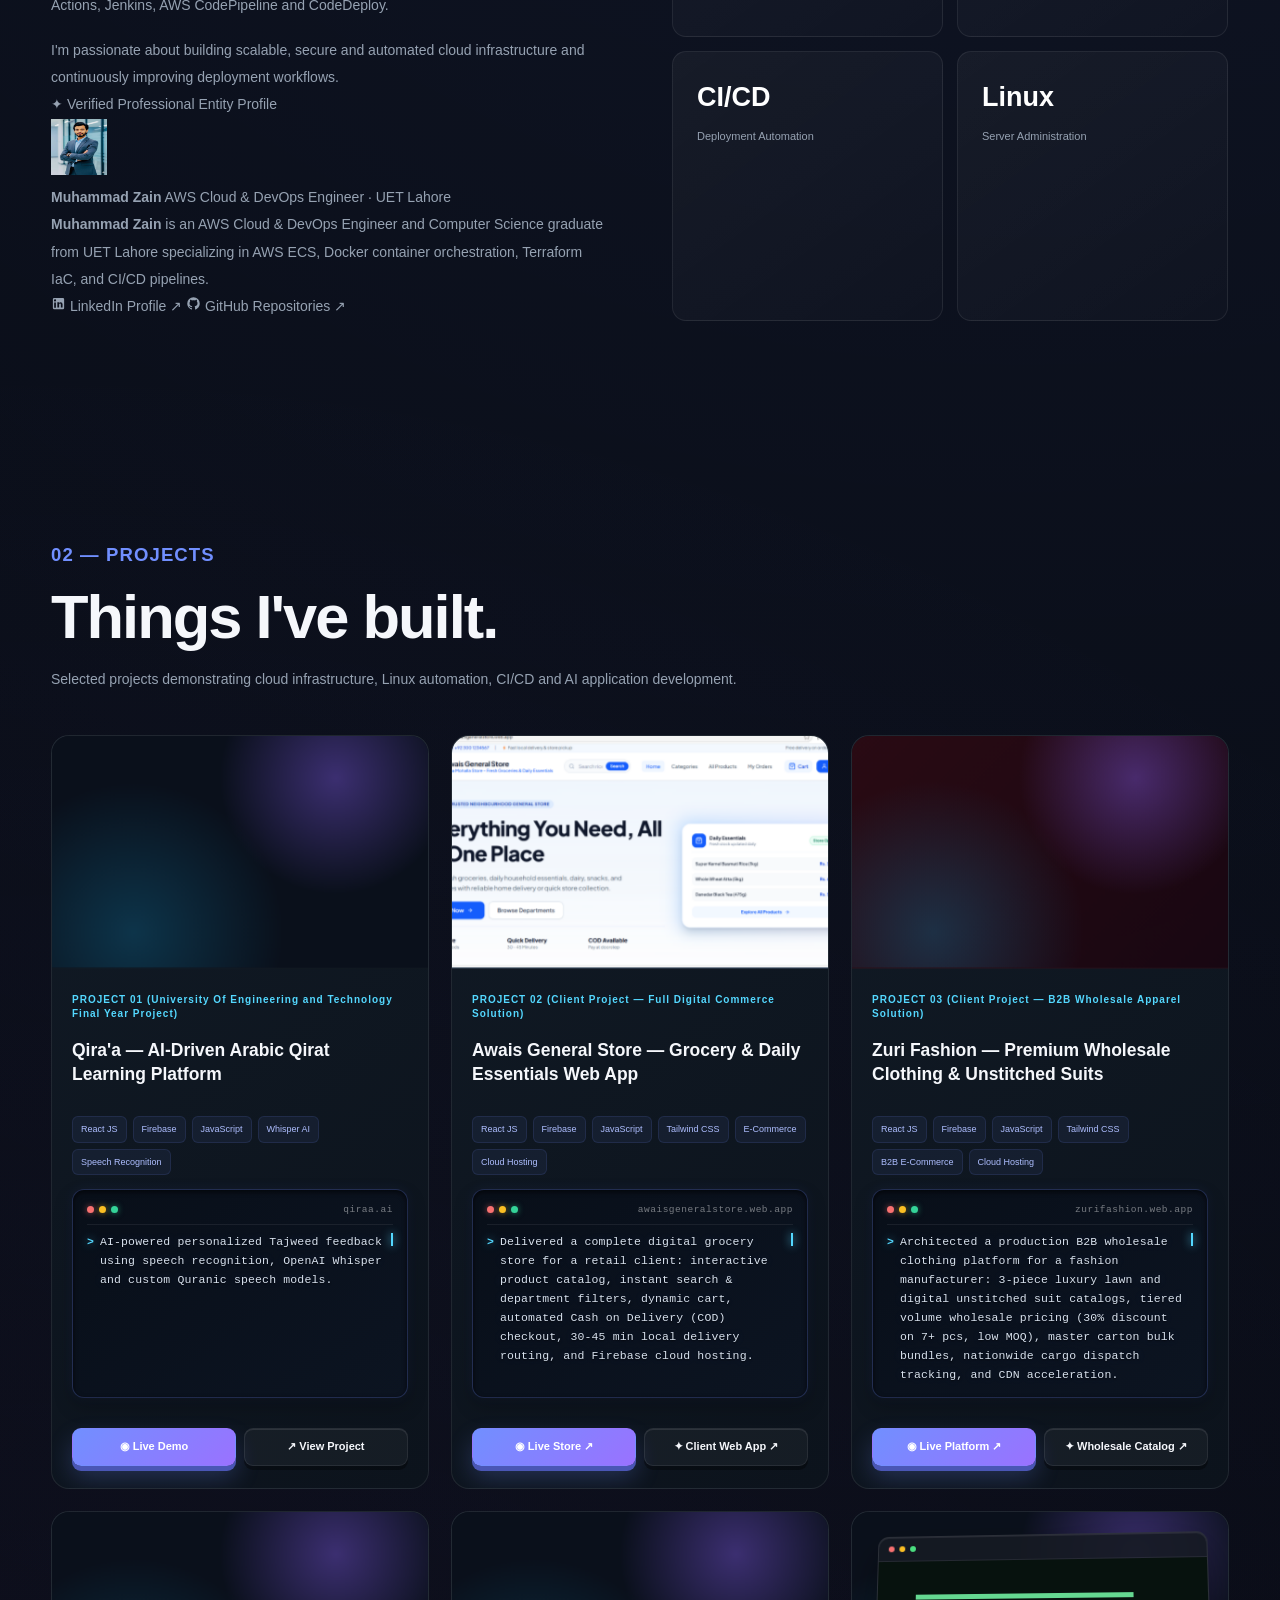
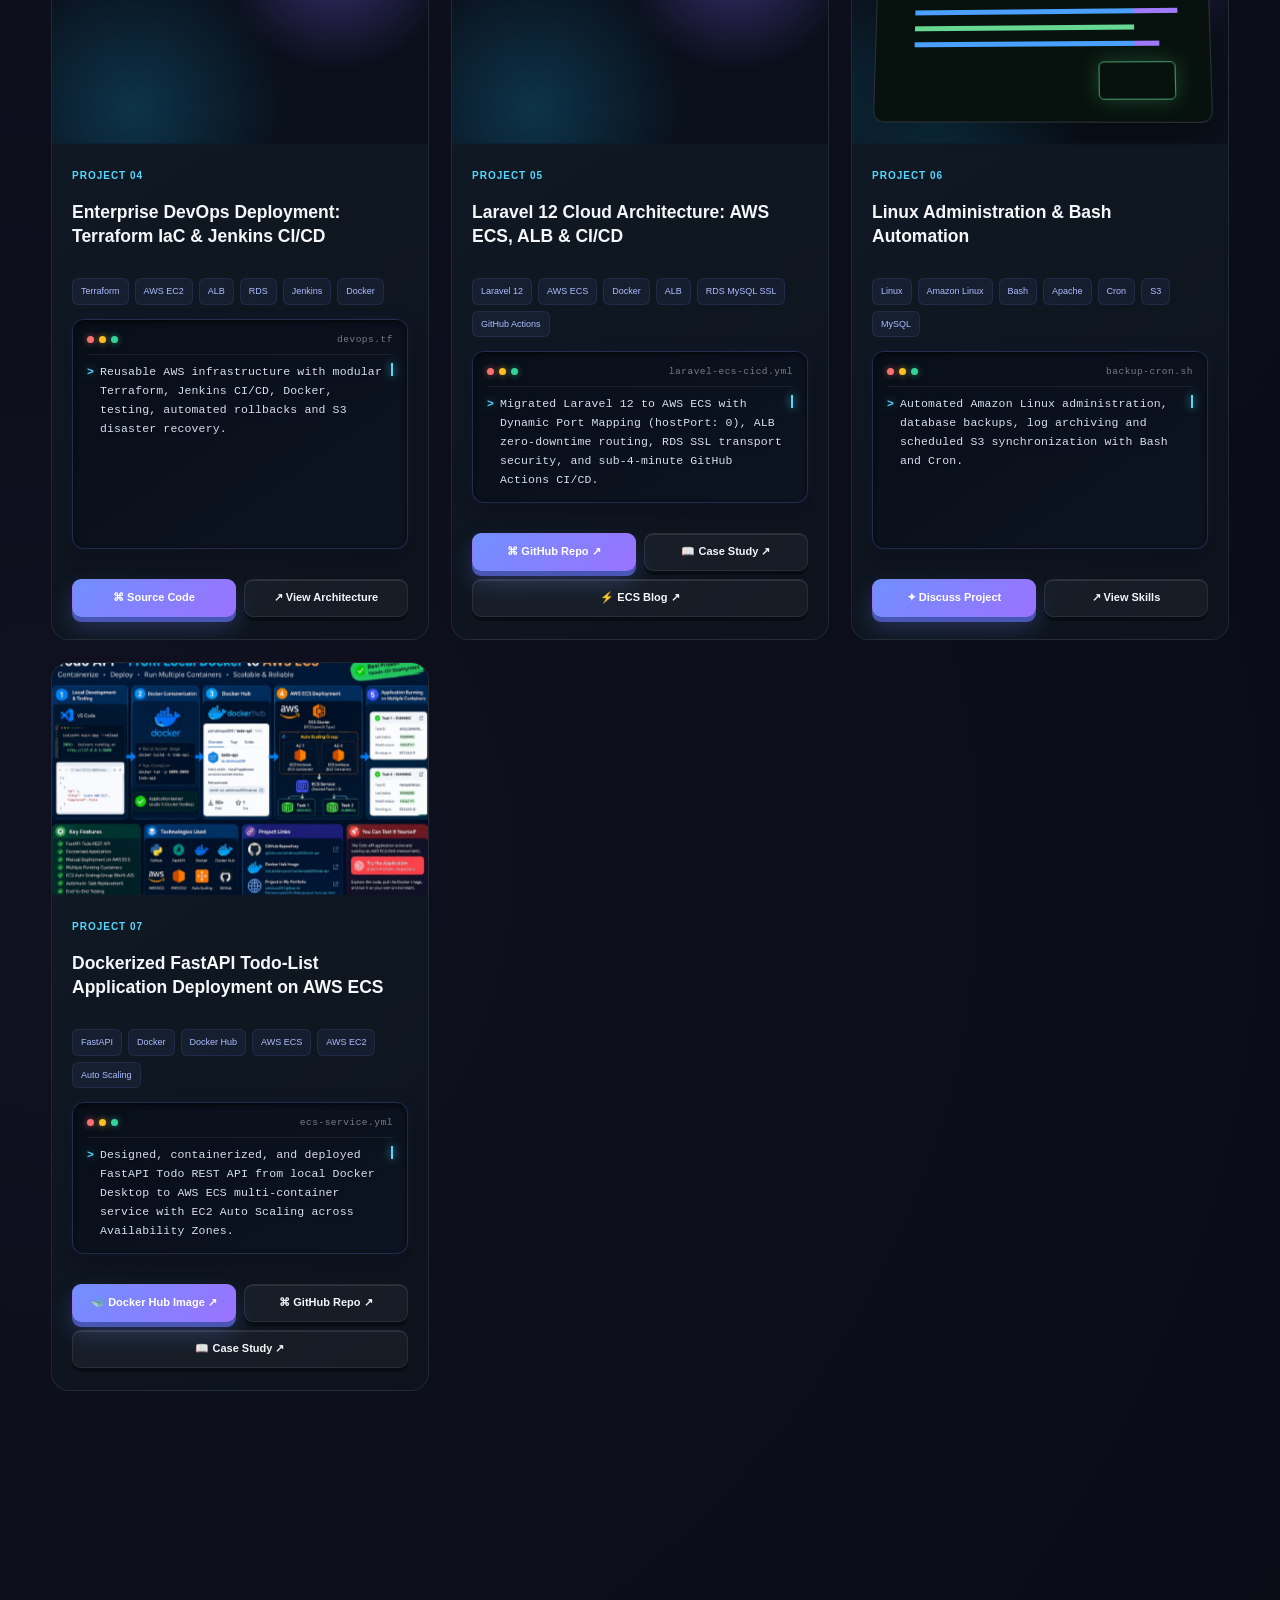
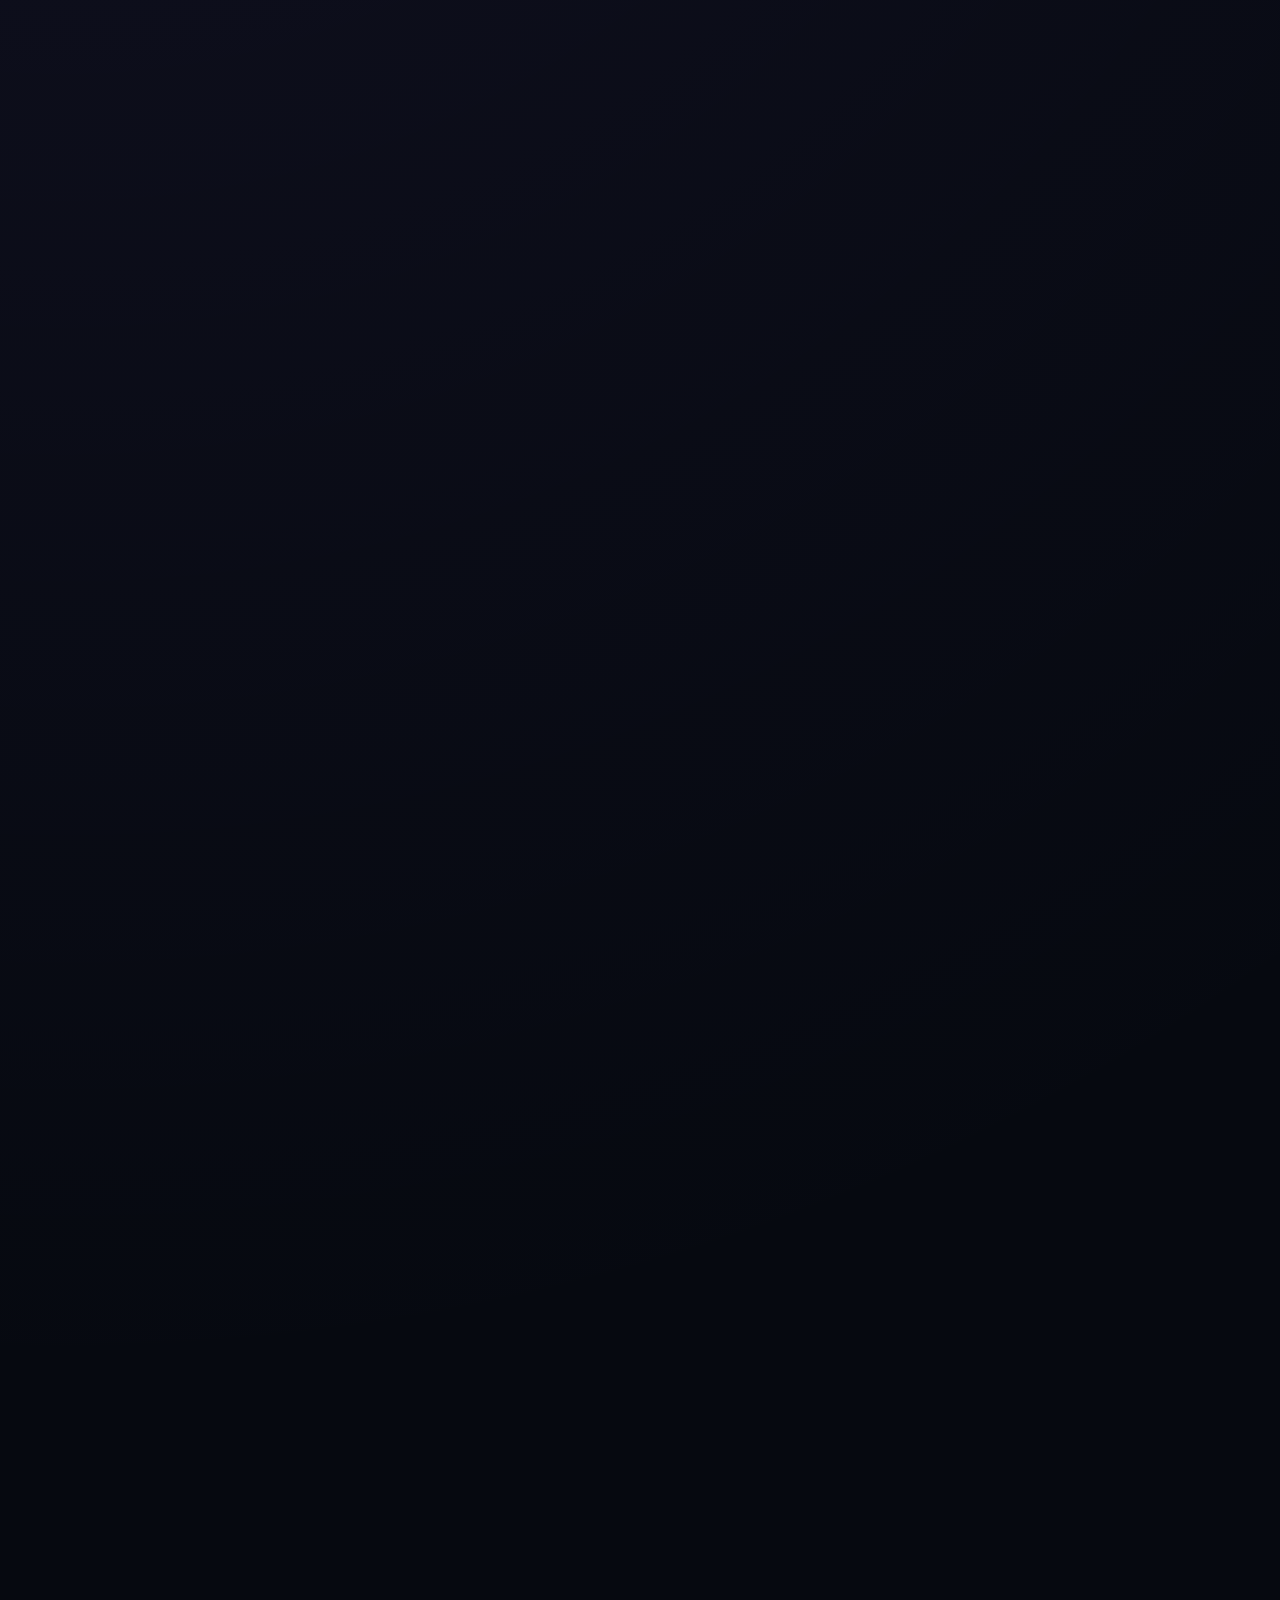
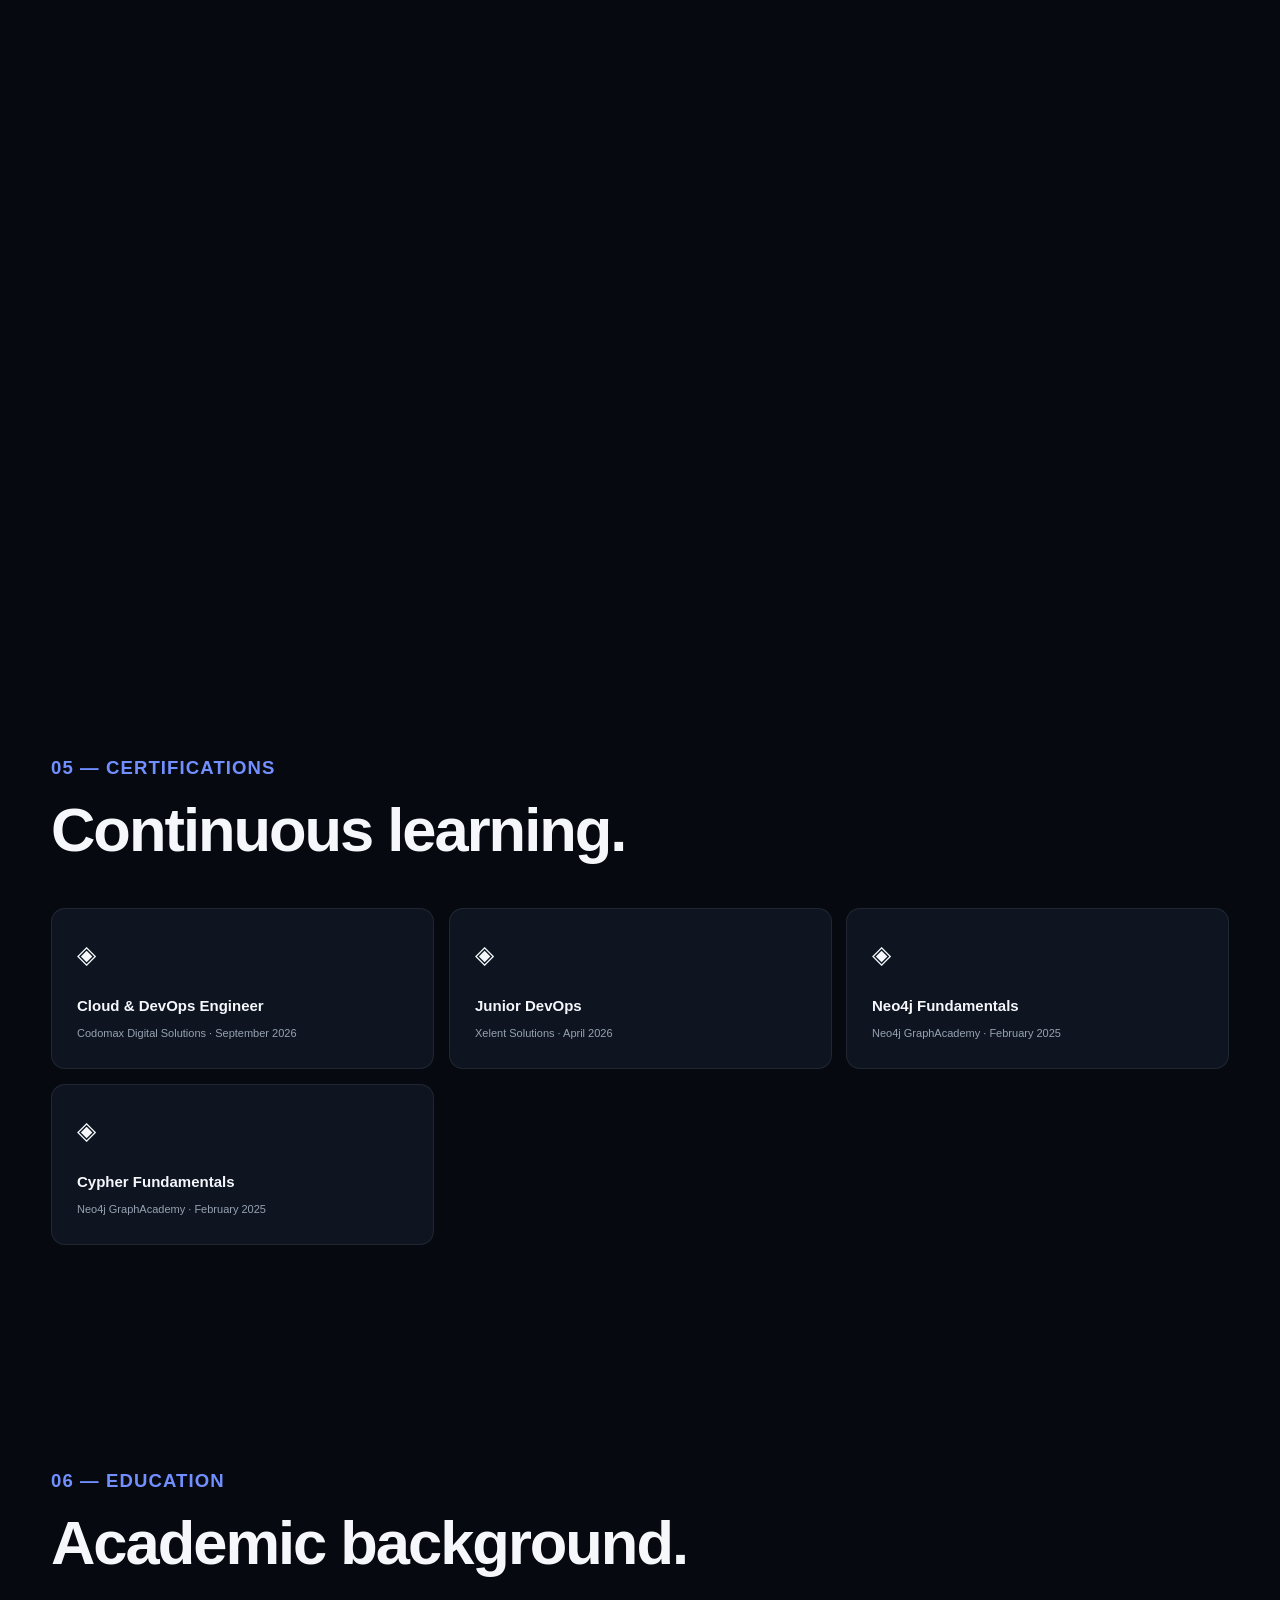
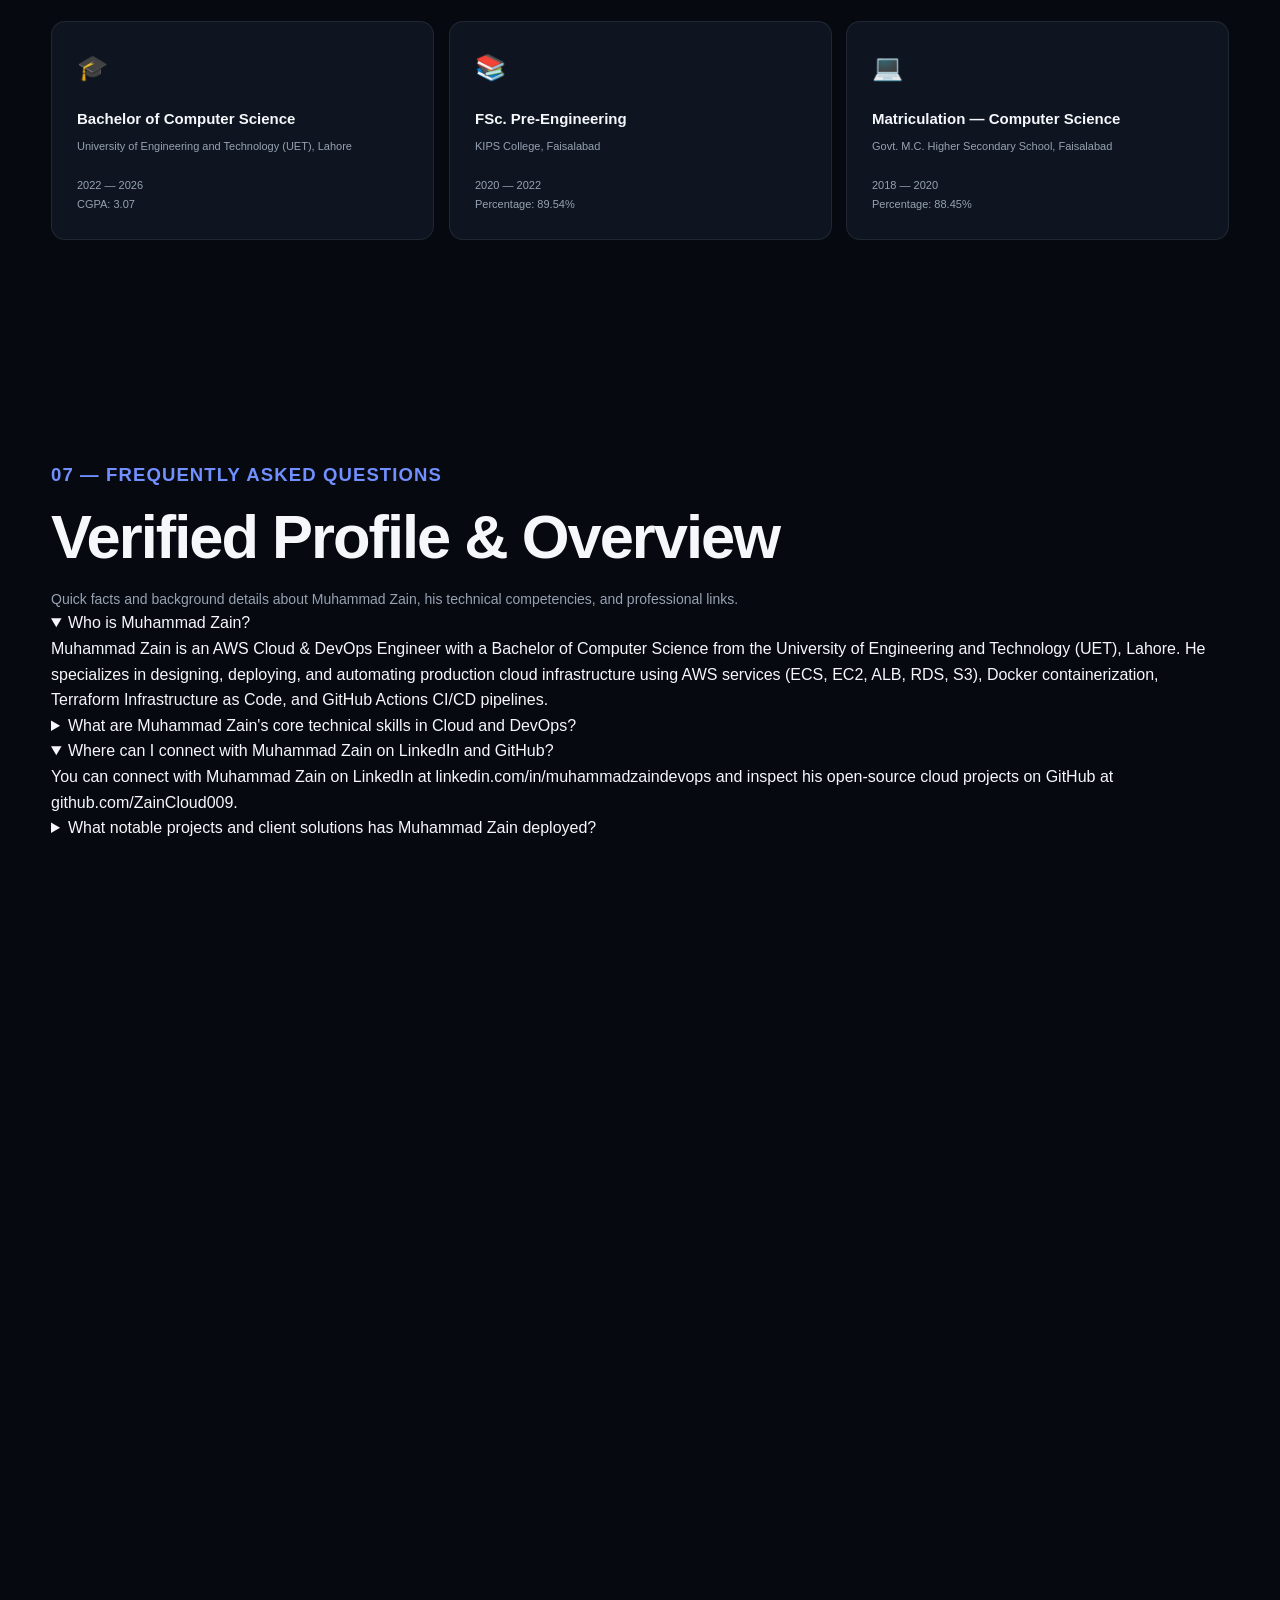
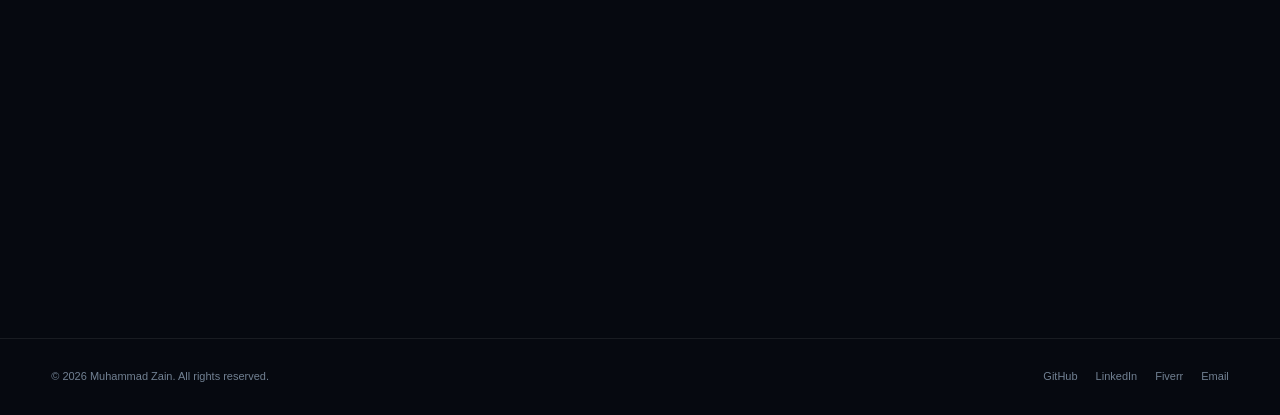
==== commit 9da66628: "feat(seo): add llms.txt standard and discovery links for AI Overview and LLM search" ====
--- a/index.html
+++ b/index.html
@@ -16,6 +16,9 @@
 <meta name="keywords" content="Muhammad Zain, Muhammad Zain Portfolio, Muhammad Zain DevOps, Muhammad Zain AWS, Muhammad Zain Cloud Engineer, Muhammad Zain LinkedIn, Muhammad Zain GitHub, AWS ECS, Terraform IaC, Docker, CI/CD, UET Lahore">
 
 <link rel="canonical" href="https://zaincloud009.github.io/MuhammadZainPortfolio/">
+
+<!-- LLM & AI OVERVIEW DISCOVERY (llmstxt.org) -->
+<link rel="alternate" type="text/markdown" href="https://zaincloud009.github.io/MuhammadZainPortfolio/llms.txt" title="LLM Context">
 
 <!-- SITE ICONS & FAVICONS (GOOGLE SEARCH COMPLIANT) -->
 <link rel="icon" type="image/png" sizes="48x48" href="https://zaincloud009.github.io/MuhammadZainPortfolio/favicon-48.png">
